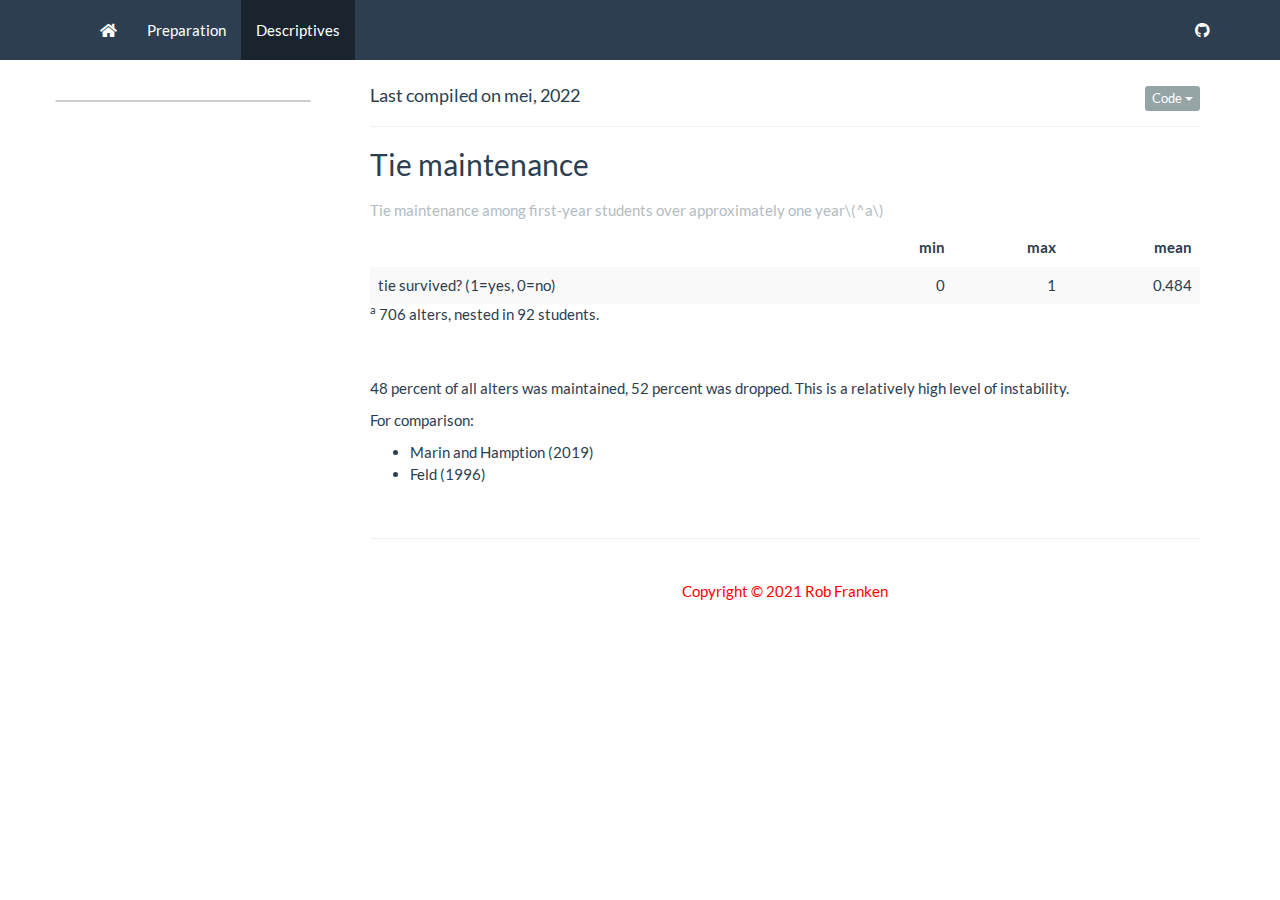
==== docs/des.html @ 293b4ac3 "update website" ====
<!DOCTYPE html>

<html>

<head>

<meta charset="utf-8" />
<meta name="generator" content="pandoc" />
<meta http-equiv="X-UA-Compatible" content="IE=EDGE" />




<title>Descriptives</title>

<script src="site_libs/header-attrs-2.11/header-attrs.js"></script>
<script src="site_libs/jquery-3.6.0/jquery-3.6.0.min.js"></script>
<meta name="viewport" content="width=device-width, initial-scale=1" />
<link href="site_libs/bootstrap-3.3.5/css/flatly.min.css" rel="stylesheet" />
<script src="site_libs/bootstrap-3.3.5/js/bootstrap.min.js"></script>
<script src="site_libs/bootstrap-3.3.5/shim/html5shiv.min.js"></script>
<script src="site_libs/bootstrap-3.3.5/shim/respond.min.js"></script>
<style>h1 {font-size: 34px;}
       h1.title {font-size: 38px;}
       h2 {font-size: 30px;}
       h3 {font-size: 24px;}
       h4 {font-size: 18px;}
       h5 {font-size: 16px;}
       h6 {font-size: 12px;}
       code {color: inherit; background-color: rgba(0, 0, 0, 0.04);}
       pre:not([class]) { background-color: white }</style>
<script src="site_libs/jqueryui-1.11.4/jquery-ui.min.js"></script>
<link href="site_libs/tocify-1.9.1/jquery.tocify.css" rel="stylesheet" />
<script src="site_libs/tocify-1.9.1/jquery.tocify.js"></script>
<script src="site_libs/navigation-1.1/tabsets.js"></script>
<script src="site_libs/navigation-1.1/codefolding.js"></script>
<script src="site_libs/navigation-1.1/sourceembed.js"></script>
<link href="site_libs/highlightjs-9.12.0/default.css" rel="stylesheet" />
<script src="site_libs/highlightjs-9.12.0/highlight.js"></script>
<script src="site_libs/clipboard-1.7.1/clipboard.min.js"></script>
<link href="site_libs/primer-tooltips-1.4.0/build.css" rel="stylesheet" />
<link href="site_libs/klippy-0.0.0.9500/css/klippy.min.css" rel="stylesheet" />
<script src="site_libs/klippy-0.0.0.9500/js/klippy.min.js"></script>
<script src="site_libs/kePrint-0.0.1/kePrint.js"></script>
<link href="site_libs/lightable-0.0.1/lightable.css" rel="stylesheet" />
<link href="site_libs/font-awesome-5.1.0/css/all.css" rel="stylesheet" />
<link href="site_libs/font-awesome-5.1.0/css/v4-shims.css" rel="stylesheet" />

<style type="text/css">
  code{white-space: pre-wrap;}
  span.smallcaps{font-variant: small-caps;}
  span.underline{text-decoration: underline;}
  div.column{display: inline-block; vertical-align: top; width: 50%;}
  div.hanging-indent{margin-left: 1.5em; text-indent: -1.5em;}
  ul.task-list{list-style: none;}
    </style>

<style type="text/css">code{white-space: pre;}</style>
<script type="text/javascript">
if (window.hljs) {
  hljs.configure({languages: []});
  hljs.initHighlightingOnLoad();
  if (document.readyState && document.readyState === "complete") {
    window.setTimeout(function() { hljs.initHighlighting(); }, 0);
  }
}
</script>



<style type="text/css">
#rmd-source-code {
  display: none;
}
</style>


<link rel="stylesheet" href="tweaks.css" type="text/css" />



<style type = "text/css">
.main-container {
  max-width: 940px;
  margin-left: auto;
  margin-right: auto;
}
img {
  max-width:100%;
}
.tabbed-pane {
  padding-top: 12px;
}
.html-widget {
  margin-bottom: 20px;
}
button.code-folding-btn:focus {
  outline: none;
}
summary {
  display: list-item;
}
pre code {
  padding: 0;
}
</style>


<style type="text/css">
.dropdown-submenu {
  position: relative;
}
.dropdown-submenu>.dropdown-menu {
  top: 0;
  left: 100%;
  margin-top: -6px;
  margin-left: -1px;
  border-radius: 0 6px 6px 6px;
}
.dropdown-submenu:hover>.dropdown-menu {
  display: block;
}
.dropdown-submenu>a:after {
  display: block;
  content: " ";
  float: right;
  width: 0;
  height: 0;
  border-color: transparent;
  border-style: solid;
  border-width: 5px 0 5px 5px;
  border-left-color: #cccccc;
  margin-top: 5px;
  margin-right: -10px;
}
.dropdown-submenu:hover>a:after {
  border-left-color: #adb5bd;
}
.dropdown-submenu.pull-left {
  float: none;
}
.dropdown-submenu.pull-left>.dropdown-menu {
  left: -100%;
  margin-left: 10px;
  border-radius: 6px 0 6px 6px;
}
</style>

<script type="text/javascript">
// manage active state of menu based on current page
$(document).ready(function () {
  // active menu anchor
  href = window.location.pathname
  href = href.substr(href.lastIndexOf('/') + 1)
  if (href === "")
    href = "index.html";
  var menuAnchor = $('a[href="' + href + '"]');

  // mark it active
  menuAnchor.tab('show');

  // if it's got a parent navbar menu mark it active as well
  menuAnchor.closest('li.dropdown').addClass('active');

  // Navbar adjustments
  var navHeight = $(".navbar").first().height() + 15;
  var style = document.createElement('style');
  var pt = "padding-top: " + navHeight + "px; ";
  var mt = "margin-top: -" + navHeight + "px; ";
  var css = "";
  // offset scroll position for anchor links (for fixed navbar)
  for (var i = 1; i <= 6; i++) {
    css += ".section h" + i + "{ " + pt + mt + "}\n";
  }
  style.innerHTML = "body {" + pt + "padding-bottom: 40px; }\n" + css;
  document.head.appendChild(style);
});
</script>

<!-- tabsets -->

<style type="text/css">
.tabset-dropdown > .nav-tabs {
  display: inline-table;
  max-height: 500px;
  min-height: 44px;
  overflow-y: auto;
  border: 1px solid #ddd;
  border-radius: 4px;
}

.tabset-dropdown > .nav-tabs > li.active:before {
  content: "";
  font-family: 'Glyphicons Halflings';
  display: inline-block;
  padding: 10px;
  border-right: 1px solid #ddd;
}

.tabset-dropdown > .nav-tabs.nav-tabs-open > li.active:before {
  content: "&#xe258;";
  border: none;
}

.tabset-dropdown > .nav-tabs.nav-tabs-open:before {
  content: "";
  font-family: 'Glyphicons Halflings';
  display: inline-block;
  padding: 10px;
  border-right: 1px solid #ddd;
}

.tabset-dropdown > .nav-tabs > li.active {
  display: block;
}

.tabset-dropdown > .nav-tabs > li > a,
.tabset-dropdown > .nav-tabs > li > a:focus,
.tabset-dropdown > .nav-tabs > li > a:hover {
  border: none;
  display: inline-block;
  border-radius: 4px;
  background-color: transparent;
}

.tabset-dropdown > .nav-tabs.nav-tabs-open > li {
  display: block;
  float: none;
}

.tabset-dropdown > .nav-tabs > li {
  display: none;
}
</style>

<!-- code folding -->
<style type="text/css">
.code-folding-btn { margin-bottom: 4px; }
</style>



<style type="text/css">

#TOC {
  margin: 25px 0px 20px 0px;
}
@media (max-width: 768px) {
#TOC {
  position: relative;
  width: 100%;
}
}

@media print {
.toc-content {
  /* see https://github.com/w3c/csswg-drafts/issues/4434 */
  float: right;
}
}

.toc-content {
  padding-left: 30px;
  padding-right: 40px;
}

div.main-container {
  max-width: 1200px;
}

div.tocify {
  width: 20%;
  max-width: 260px;
  max-height: 85%;
}

@media (min-width: 768px) and (max-width: 991px) {
  div.tocify {
    width: 25%;
  }
}

@media (max-width: 767px) {
  div.tocify {
    width: 100%;
    max-width: none;
  }
}

.tocify ul, .tocify li {
  line-height: 20px;
}

.tocify-subheader .tocify-item {
  font-size: 0.90em;
}

.tocify .list-group-item {
  border-radius: 0px;
}


</style>



</head>

<body>


<div class="container-fluid main-container">


<!-- setup 3col/9col grid for toc_float and main content  -->
<div class="row">
<div class="col-xs-12 col-sm-4 col-md-3">
<div id="TOC" class="tocify">
</div>
</div>

<div class="toc-content col-xs-12 col-sm-8 col-md-9">




<div class="navbar navbar-default  navbar-fixed-top" role="navigation">
  <div class="container">
    <div class="navbar-header">
      <button type="button" class="navbar-toggle collapsed" data-toggle="collapse" data-target="#navbar">
        <span class="icon-bar"></span>
        <span class="icon-bar"></span>
        <span class="icon-bar"></span>
      </button>
      <a class="navbar-brand" href="index.html"></a>
    </div>
    <div id="navbar" class="navbar-collapse collapse">
      <ul class="nav navbar-nav">
        <li>
  <a href="index.html">
    <span class="fa fa-home"></span>
     
  </a>
</li>
<li>
  <a href="prep.html">Preparation</a>
</li>
<li>
  <a href="des.html">Descriptives</a>
</li>
      </ul>
      <ul class="nav navbar-nav navbar-right">
        <li>
  <a href="https://github.com/robfranken/networkchange">
    <span class="fab fa-github"></span>
     
  </a>
</li>
      </ul>
    </div><!--/.nav-collapse -->
  </div><!--/.container -->
</div><!--/.navbar -->

<div id="header">

<div class="btn-group pull-right float-right">
<button type="button" class="btn btn-default btn-xs btn-secondary btn-sm dropdown-toggle" data-toggle="dropdown" aria-haspopup="true" aria-expanded="false"><span>Code</span> <span class="caret"></span></button>
<ul class="dropdown-menu dropdown-menu-right" style="min-width: 50px;">
<li><a id="rmd-show-all-code" href="#">Show All Code</a></li>
<li><a id="rmd-hide-all-code" href="#">Hide All Code</a></li>
<li role="separator" class="divider"></li>
<li><a id="rmd-download-source" href="#">Download Rmd</a></li>
</ul>
</div>



<h1 class="title toc-ignore">Descriptives</h1>
<h4 class="date">Last compiled on mei, 2022</h4>

</div>


<script>
  addClassKlippyTo("pre.r, pre.markdown");
  addKlippy('right', 'top', 'auto', '1', 'Copy code', 'Copied!');
</script>
<hr />
<div id="tie-maintenance" class="section level2">
<h2>Tie maintenance</h2>
<table class="table table-striped table-hover" style="margin-left: auto; margin-right: auto;">
<caption>
Tie maintenance among first-year students over approximately one
year<span class="math inline">\(^a\)</span>
</caption>
<thead>
<tr>
<th style="text-align:left;">
</th>
<th style="text-align:right;">
min
</th>
<th style="text-align:right;">
max
</th>
<th style="text-align:right;">
mean
</th>
</tr>
</thead>
<tbody>
<tr>
<td style="text-align:left;">
tie survived? (1=yes, 0=no)
</td>
<td style="text-align:right;">
0
</td>
<td style="text-align:right;">
1
</td>
<td style="text-align:right;">
0.484
</td>
</tr>
</tbody>
<tfoot>
<tr>
<td style="padding: 0; border:0;" colspan="100%">
<sup>a</sup> 706 alters, nested in 92 students.
</td>
</tr>
</tfoot>
</table>
<p><br></p>
<p>48 percent of all alters was maintained, 52 percent was dropped. This
is a relatively high level of instability.</p>
<p>For comparison:</p>
<ul>
<li>Marin and Hamption (2019)</li>
<li>Feld (1996)</li>
</ul>
<p><br></p>
</div>

<div id="rmd-source-code">[base64]</div>
<style>
.center {
  text-align: center;
  color: red;
}
</style>

<hr>
<br>
<p class="center">Copyright &copy; 2021 Rob Franken</p>


</div>
</div>

</div>

<script>

// add bootstrap table styles to pandoc tables
function bootstrapStylePandocTables() {
  $('tr.odd').parent('tbody').parent('table').addClass('table table-condensed');
}
$(document).ready(function () {
  bootstrapStylePandocTables();
});


</script>

<!-- tabsets -->

<script>
$(document).ready(function () {
  window.buildTabsets("TOC");
});

$(document).ready(function () {
  $('.tabset-dropdown > .nav-tabs > li').click(function () {
    $(this).parent().toggleClass('nav-tabs-open');
  });
});
</script>

<!-- code folding -->
<script>
$(document).ready(function () {
  window.initializeSourceEmbed("des.Rmd");
  window.initializeCodeFolding("show" === "show");
});
</script>

<script>
$(document).ready(function ()  {

    // temporarily add toc-ignore selector to headers for the consistency with Pandoc
    $('.unlisted.unnumbered').addClass('toc-ignore')

    // move toc-ignore selectors from section div to header
    $('div.section.toc-ignore')
        .removeClass('toc-ignore')
        .children('h1,h2,h3,h4,h5').addClass('toc-ignore');

    // establish options
    var options = {
      selectors: "h1",
      theme: "bootstrap3",
      context: '.toc-content',
      hashGenerator: function (text) {
        return text.replace(/[.\\/?&!#<>]/g, '').replace(/\s/g, '_');
      },
      ignoreSelector: ".toc-ignore",
      scrollTo: 0
    };
    options.showAndHide = true;
    options.smoothScroll = true;

    // tocify
    var toc = $("#TOC").tocify(options).data("toc-tocify");
});
</script>

<!-- dynamically load mathjax for compatibility with self-contained -->
<script>
  (function () {
    var script = document.createElement("script");
    script.type = "text/javascript";
    script.src  = "https://mathjax.rstudio.com/latest/MathJax.js?config=TeX-AMS-MML_HTMLorMML";
    document.getElementsByTagName("head")[0].appendChild(script);
  })();
</script>

</body>
</html>
---- docs/site_libs/bootstrap-3.3.5/css/flatly.min.css ----
@font-face {
  font-family: 'Lato';
  font-style: normal;
  font-weight: 400;
  src: url(fonts/Lato.ttf) format('truetype');
}
@font-face {
  font-family: 'Lato';
  font-style: normal;
  font-weight: 700;
  src: url(fonts/LatoBold.ttf) format('truetype');
}
@font-face {
  font-family: 'Lato';
  font-style: italic;
  font-weight: 400;
  src: url(fonts/LatoItalic.ttf) format('truetype');
}

/*!
 * bootswatch v3.3.6
 * Homepage: http://bootswatch.com
 * Copyright 2012-2015 Thomas Park
 * Licensed under MIT
 * Based on Bootstrap
*//*!
 * Bootstrap v3.3.6 (http://getbootstrap.com)
 * Copyright 2011-2015 Twitter, Inc.
 * Licensed under MIT (https://github.com/twbs/bootstrap/blob/master/LICENSE)
 *//*! normalize.css v3.0.3 | MIT License | github.com/necolas/normalize.css */html{font-family:sans-serif;-ms-text-size-adjust:100%;-webkit-text-size-adjust:100%}body{margin:0}article,aside,details,figcaption,figure,footer,header,hgroup,main,menu,nav,section,summary{display:block}audio,canvas,progress,video{display:inline-block;vertical-align:baseline}audio:not([controls]){display:none;height:0}[hidden],template{display:none}a{background-color:transparent}a:active,a:hover{outline:0}abbr[title]{border-bottom:1px dotted}b,strong{font-weight:bold}dfn{font-style:italic}h1{font-size:2em;margin:0.67em 0}mark{background:#ff0;color:#000}small{font-size:80%}sub,sup{font-size:75%;line-height:0;position:relative;vertical-align:baseline}sup{top:-0.5em}sub{bottom:-0.25em}img{border:0}svg:not(:root){overflow:hidden}figure{margin:1em 40px}hr{-webkit-box-sizing:content-box;-moz-box-sizing:content-box;box-sizing:content-box;height:0}pre{overflow:auto}code,kbd,pre,samp{font-family:monospace, monospace;font-size:1em}button,input,optgroup,select,textarea{color:inherit;font:inherit;margin:0}button{overflow:visible}button,select{text-transform:none}button,html input[type="button"],input[type="reset"],input[type="submit"]{-webkit-appearance:button;cursor:pointer}button[disabled],html input[disabled]{cursor:default}button::-moz-focus-inner,input::-moz-focus-inner{border:0;padding:0}input{line-height:normal}input[type="checkbox"],input[type="radio"]{-webkit-box-sizing:border-box;-moz-box-sizing:border-box;box-sizing:border-box;padding:0}input[type="number"]::-webkit-inner-spin-button,input[type="number"]::-webkit-outer-spin-button{height:auto}input[type="search"]{-webkit-appearance:textfield;-webkit-box-sizing:content-box;-moz-box-sizing:content-box;box-sizing:content-box}input[type="search"]::-webkit-search-cancel-button,input[type="search"]::-webkit-search-decoration{-webkit-appearance:none}fieldset{border:1px solid #c0c0c0;margin:0 2px;padding:0.35em 0.625em 0.75em}legend{border:0;padding:0}textarea{overflow:auto}optgroup{font-weight:bold}table{border-collapse:collapse;border-spacing:0}td,th{padding:0}/*! Source: https://github.com/h5bp/html5-boilerplate/blob/master/src/css/main.css */@media print{*,*:before,*:after{background:transparent !important;color:#000 !important;-webkit-box-shadow:none !important;box-shadow:none !important;text-shadow:none !important}a,a:visited{text-decoration:underline}a[href]:after{content:" (" attr(href) ")"}abbr[title]:after{content:" (" attr(title) ")"}a[href^="#"]:after,a[href^="javascript:"]:after{content:""}pre,blockquote{border:1px solid #999;page-break-inside:avoid}thead{display:table-header-group}tr,img{page-break-inside:avoid}img{max-width:100% !important}p,h2,h3{orphans:3;widows:3}h2,h3{page-break-after:avoid}.navbar{display:none}.btn>.caret,.dropup>.btn>.caret{border-top-color:#000 !important}.label{border:1px solid #000}.table{border-collapse:collapse !important}.table td,.table th{background-color:#fff !important}.table-bordered th,.table-bordered td{border:1px solid #ddd !important}}@font-face{font-family:'Glyphicons Halflings';src:url('../fonts/glyphicons-halflings-regular.eot');src:url('../fonts/glyphicons-halflings-regular.eot?#iefix') format('embedded-opentype'),url('../fonts/glyphicons-halflings-regular.woff') format('woff'),url('../fonts/glyphicons-halflings-regular.ttf') format('truetype'),url('../fonts/glyphicons-halflings-regular.svg#glyphicons_halflingsregular') format('svg')}.glyphicon{position:relative;top:1px;display:inline-block;font-family:'Glyphicons Halflings';font-style:normal;font-weight:normal;line-height:1;-webkit-font-smoothing:antialiased;-moz-osx-font-smoothing:grayscale}.glyphicon-asterisk:before{content:"\002a"}.glyphicon-plus:before{content:"\002b"}.glyphicon-euro:before,.glyphicon-eur:before{content:"\20ac"}.glyphicon-minus:before{content:"\2212"}.glyphicon-cloud:before{content:"\2601"}.glyphicon-envelope:before{content:"\2709"}.glyphicon-pencil:before{content:"\270f"}.glyphicon-glass:before{content:"\e001"}.glyphicon-music:before{content:"\e002"}.glyphicon-search:before{content:"\e003"}.glyphicon-heart:before{content:"\e005"}.glyphicon-star:before{content:"\e006"}.glyphicon-star-empty:before{content:"\e007"}.glyphicon-user:before{content:"\e008"}.glyphicon-film:before{content:"\e009"}.glyphicon-th-large:before{content:"\e010"}.glyphicon-th:before{content:"\e011"}.glyphicon-th-list:before{content:"\e012"}.glyphicon-ok:before{content:"\e013"}.glyphicon-remove:before{content:"\e014"}.glyphicon-zoom-in:before{content:"\e015"}.glyphicon-zoom-out:before{content:"\e016"}.glyphicon-off:before{content:"\e017"}.glyphicon-signal:before{content:"\e018"}.glyphicon-cog:before{content:"\e019"}.glyphicon-trash:before{content:"\e020"}.glyphicon-home:before{content:"\e021"}.glyphicon-file:before{content:"\e022"}.glyphicon-time:before{content:"\e023"}.glyphicon-road:before{content:"\e024"}.glyphicon-download-alt:before{content:"\e025"}.glyphicon-download:before{content:"\e026"}.glyphicon-upload:before{content:"\e027"}.glyphicon-inbox:before{content:"\e028"}.glyphicon-play-circle:before{content:"\e029"}.glyphicon-repeat:before{content:"\e030"}.glyphicon-refresh:before{content:"\e031"}.glyphicon-list-alt:before{content:"\e032"}.glyphicon-lock:before{content:"\e033"}.glyphicon-flag:before{content:"\e034"}.glyphicon-headphones:before{content:"\e035"}.glyphicon-volume-off:before{content:"\e036"}.glyphicon-volume-down:before{content:"\e037"}.glyphicon-volume-up:before{content:"\e038"}.glyphicon-qrcode:before{content:"\e039"}.glyphicon-barcode:before{content:"\e040"}.glyphicon-tag:before{content:"\e041"}.glyphicon-tags:before{content:"\e042"}.glyphicon-book:before{content:"\e043"}.glyphicon-bookmark:before{content:"\e044"}.glyphicon-print:before{content:"\e045"}.glyphicon-camera:before{content:"\e046"}.glyphicon-font:before{content:"\e047"}.glyphicon-bold:before{content:"\e048"}.glyphicon-italic:before{content:"\e049"}.glyphicon-text-height:before{content:"\e050"}.glyphicon-text-width:before{content:"\e051"}.glyphicon-align-left:before{content:"\e052"}.glyphicon-align-center:before{content:"\e053"}.glyphicon-align-right:before{content:"\e054"}.glyphicon-align-justify:before{content:"\e055"}.glyphicon-list:before{content:"\e056"}.glyphicon-indent-left:before{content:"\e057"}.glyphicon-indent-right:before{content:"\e058"}.glyphicon-facetime-video:before{content:"\e059"}.glyphicon-picture:before{content:"\e060"}.glyphicon-map-marker:before{content:"\e062"}.glyphicon-adjust:before{content:"\e063"}.glyphicon-tint:before{content:"\e064"}.glyphicon-edit:before{content:"\e065"}.glyphicon-share:before{content:"\e066"}.glyphicon-check:before{content:"\e067"}.glyphicon-move:before{content:"\e068"}.glyphicon-step-backward:before{content:"\e069"}.glyphicon-fast-backward:before{content:"\e070"}.glyphicon-backward:before{content:"\e071"}.glyphicon-play:before{content:"\e072"}.glyphicon-pause:before{content:"\e073"}.glyphicon-stop:before{content:"\e074"}.glyphicon-forward:before{content:"\e075"}.glyphicon-fast-forward:before{content:"\e076"}.glyphicon-step-forward:before{content:"\e077"}.glyphicon-eject:before{content:"\e078"}.glyphicon-chevron-left:before{content:"\e079"}.glyphicon-chevron-right:before{content:"\e080"}.glyphicon-plus-sign:before{content:"\e081"}.glyphicon-minus-sign:before{content:"\e082"}.glyphicon-remove-sign:before{content:"\e083"}.glyphicon-ok-sign:before{content:"\e084"}.glyphicon-question-sign:before{content:"\e085"}.glyphicon-info-sign:before{content:"\e086"}.glyphicon-screenshot:before{content:"\e087"}.glyphicon-remove-circle:before{content:"\e088"}.glyphicon-ok-circle:before{content:"\e089"}.glyphicon-ban-circle:before{content:"\e090"}.glyphicon-arrow-left:before{content:"\e091"}.glyphicon-arrow-right:before{content:"\e092"}.glyphicon-arrow-up:before{content:"\e093"}.glyphicon-arrow-down:before{content:"\e094"}.glyphicon-share-alt:before{content:"\e095"}.glyphicon-resize-full:before{content:"\e096"}.glyphicon-resize-small:before{content:"\e097"}.glyphicon-exclamation-sign:before{content:"\e101"}.glyphicon-gift:before{content:"\e102"}.glyphicon-leaf:before{content:"\e103"}.glyphicon-fire:before{content:"\e104"}.glyphicon-eye-open:before{content:"\e105"}.glyphicon-eye-close:before{content:"\e106"}.glyphicon-warning-sign:before{content:"\e107"}.glyphicon-plane:before{content:"\e108"}.glyphicon-calendar:before{content:"\e109"}.glyphicon-random:before{content:"\e110"}.glyphicon-comment:before{content:"\e111"}.glyphicon-magnet:before{content:"\e112"}.glyphicon-chevron-up:before{content:"\e113"}.glyphicon-chevron-down:before{content:"\e114"}.glyphicon-retweet:before{content:"\e115"}.glyphicon-shopping-cart:before{content:"\e116"}.glyphicon-folder-close:before{content:"\e117"}.glyphicon-folder-open:before{content:"\e118"}.glyphicon-resize-vertical:before{content:"\e119"}.glyphicon-resize-horizontal:before{content:"\e120"}.glyphicon-hdd:before{content:"\e121"}.glyphicon-bullhorn:before{content:"\e122"}.glyphicon-bell:before{content:"\e123"}.glyphicon-certificate:before{content:"\e124"}.glyphicon-thumbs-up:before{content:"\e125"}.glyphicon-thumbs-down:before{content:"\e126"}.glyphicon-hand-right:before{content:"\e127"}.glyphicon-hand-left:before{content:"\e128"}.glyphicon-hand-up:before{content:"\e129"}.glyphicon-hand-down:before{content:"\e130"}.glyphicon-circle-arrow-right:before{content:"\e131"}.glyphicon-circle-arrow-left:before{content:"\e132"}.glyphicon-circle-arrow-up:before{content:"\e133"}.glyphicon-circle-arrow-down:before{content:"\e134"}.glyphicon-globe:before{content:"\e135"}.glyphicon-wrench:before{content:"\e136"}.glyphicon-tasks:before{content:"\e137"}.glyphicon-filter:before{content:"\e138"}.glyphicon-briefcase:before{content:"\e139"}.glyphicon-fullscreen:before{content:"\e140"}.glyphicon-dashboard:before{content:"\e141"}.glyphicon-paperclip:before{content:"\e142"}.glyphicon-heart-empty:before{content:"\e143"}.glyphicon-link:before{content:"\e144"}.glyphicon-phone:before{content:"\e145"}.glyphicon-pushpin:before{content:"\e146"}.glyphicon-usd:before{content:"\e148"}.glyphicon-gbp:before{content:"\e149"}.glyphicon-sort:before{content:"\e150"}.glyphicon-sort-by-alphabet:before{content:"\e151"}.glyphicon-sort-by-alphabet-alt:before{content:"\e152"}.glyphicon-sort-by-order:before{content:"\e153"}.glyphicon-sort-by-order-alt:before{content:"\e154"}.glyphicon-sort-by-attributes:before{content:"\e155"}.glyphicon-sort-by-attributes-alt:before{content:"\e156"}.glyphicon-unchecked:before{content:"\e157"}.glyphicon-expand:before{content:"\e158"}.glyphicon-collapse-down:before{content:"\e159"}.glyphicon-collapse-up:before{content:"\e160"}.glyphicon-log-in:before{content:"\e161"}.glyphicon-flash:before{content:"\e162"}.glyphicon-log-out:before{content:"\e163"}.glyphicon-new-window:before{content:"\e164"}.glyphicon-record:before{content:"\e165"}.glyphicon-save:before{content:"\e166"}.glyphicon-open:before{content:"\e167"}.glyphicon-saved:before{content:"\e168"}.glyphicon-import:before{content:"\e169"}.glyphicon-export:before{content:"\e170"}.glyphicon-send:before{content:"\e171"}.glyphicon-floppy-disk:before{content:"\e172"}.glyphicon-floppy-saved:before{content:"\e173"}.glyphicon-floppy-remove:before{content:"\e174"}.glyphicon-floppy-save:before{content:"\e175"}.glyphicon-floppy-open:before{content:"\e176"}.glyphicon-credit-card:before{content:"\e177"}.glyphicon-transfer:before{content:"\e178"}.glyphicon-cutlery:before{content:"\e179"}.glyphicon-header:before{content:"\e180"}.glyphicon-compressed:before{content:"\e181"}.glyphicon-earphone:before{content:"\e182"}.glyphicon-phone-alt:before{content:"\e183"}.glyphicon-tower:before{content:"\e184"}.glyphicon-stats:before{content:"\e185"}.glyphicon-sd-video:before{content:"\e186"}.glyphicon-hd-video:before{content:"\e187"}.glyphicon-subtitles:before{content:"\e188"}.glyphicon-sound-stereo:before{content:"\e189"}.glyphicon-sound-dolby:before{content:"\e190"}.glyphicon-sound-5-1:before{content:"\e191"}.glyphicon-sound-6-1:before{content:"\e192"}.glyphicon-sound-7-1:before{content:"\e193"}.glyphicon-copyright-mark:before{content:"\e194"}.glyphicon-registration-mark:before{content:"\e195"}.glyphicon-cloud-download:before{content:"\e197"}.glyphicon-cloud-upload:before{content:"\e198"}.glyphicon-tree-conifer:before{content:"\e199"}.glyphicon-tree-deciduous:before{content:"\e200"}.glyphicon-cd:before{content:"\e201"}.glyphicon-save-file:before{content:"\e202"}.glyphicon-open-file:before{content:"\e203"}.glyphicon-level-up:before{content:"\e204"}.glyphicon-copy:before{content:"\e205"}.glyphicon-paste:before{content:"\e206"}.glyphicon-alert:before{content:"\e209"}.glyphicon-equalizer:before{content:"\e210"}.glyphicon-king:before{content:"\e211"}.glyphicon-queen:before{content:"\e212"}.glyphicon-pawn:before{content:"\e213"}.glyphicon-bishop:before{content:"\e214"}.glyphicon-knight:before{content:"\e215"}.glyphicon-baby-formula:before{content:"\e216"}.glyphicon-tent:before{content:"\26fa"}.glyphicon-blackboard:before{content:"\e218"}.glyphicon-bed:before{content:"\e219"}.glyphicon-apple:before{content:"\f8ff"}.glyphicon-erase:before{content:"\e221"}.glyphicon-hourglass:before{content:"\231b"}.glyphicon-lamp:before{content:"\e223"}.glyphicon-duplicate:before{content:"\e224"}.glyphicon-piggy-bank:before{content:"\e225"}.glyphicon-scissors:before{content:"\e226"}.glyphicon-bitcoin:before{content:"\e227"}.glyphicon-btc:before{content:"\e227"}.glyphicon-xbt:before{content:"\e227"}.glyphicon-yen:before{content:"\00a5"}.glyphicon-jpy:before{content:"\00a5"}.glyphicon-ruble:before{content:"\20bd"}.glyphicon-rub:before{content:"\20bd"}.glyphicon-scale:before{content:"\e230"}.glyphicon-ice-lolly:before{content:"\e231"}.glyphicon-ice-lolly-tasted:before{content:"\e232"}.glyphicon-education:before{content:"\e233"}.glyphicon-option-horizontal:before{content:"\e234"}.glyphicon-option-vertical:before{content:"\e235"}.glyphicon-menu-hamburger:before{content:"\e236"}.glyphicon-modal-window:before{content:"\e237"}.glyphicon-oil:before{content:"\e238"}.glyphicon-grain:before{content:"\e239"}.glyphicon-sunglasses:before{content:"\e240"}.glyphicon-text-size:before{content:"\e241"}.glyphicon-text-color:before{content:"\e242"}.glyphicon-text-background:before{content:"\e243"}.glyphicon-object-align-top:before{content:"\e244"}.glyphicon-object-align-bottom:before{content:"\e245"}.glyphicon-object-align-horizontal:before{content:"\e246"}.glyphicon-object-align-left:before{content:"\e247"}.glyphicon-object-align-vertical:before{content:"\e248"}.glyphicon-object-align-right:before{content:"\e249"}.glyphicon-triangle-right:before{content:"\e250"}.glyphicon-triangle-left:before{content:"\e251"}.glyphicon-triangle-bottom:before{content:"\e252"}.glyphicon-triangle-top:before{content:"\e253"}.glyphicon-console:before{content:"\e254"}.glyphicon-superscript:before{content:"\e255"}.glyphicon-subscript:before{content:"\e256"}.glyphicon-menu-left:before{content:"\e257"}.glyphicon-menu-right:before{content:"\e258"}.glyphicon-menu-down:before{content:"\e259"}.glyphicon-menu-up:before{content:"\e260"}*{-webkit-box-sizing:border-box;-moz-box-sizing:border-box;box-sizing:border-box}*:before,*:after{-webkit-box-sizing:border-box;-moz-box-sizing:border-box;box-sizing:border-box}html{font-size:10px;-webkit-tap-highlight-color:rgba(0,0,0,0)}body{font-family:"Lato","Helvetica Neue",Helvetica,Arial,sans-serif;font-size:15px;line-height:1.42857143;color:#2c3e50;background-color:#ffffff}input,button,select,textarea{font-family:inherit;font-size:inherit;line-height:inherit}a{color:#18bc9c;text-decoration:none}a:hover,a:focus{color:#18bc9c;text-decoration:underline}a:focus{outline:thin dotted;outline:5px auto -webkit-focus-ring-color;outline-offset:-2px}figure{margin:0}img{vertical-align:middle}.img-responsive,.thumbnail>img,.thumbnail a>img,.carousel-inner>.item>img,.carousel-inner>.item>a>img{display:block;max-width:100%;height:auto}.img-rounded{border-radius:6px}.img-thumbnail{padding:4px;line-height:1.42857143;background-color:#ffffff;border:1px solid #ecf0f1;border-radius:4px;-webkit-transition:all .2s ease-in-out;-o-transition:all .2s ease-in-out;transition:all .2s ease-in-out;display:inline-block;max-width:100%;height:auto}.img-circle{border-radius:50%}hr{margin-top:21px;margin-bottom:21px;border:0;border-top:1px solid #ecf0f1}.sr-only{position:absolute;width:1px;height:1px;margin:-1px;padding:0;overflow:hidden;clip:rect(0, 0, 0, 0);border:0}.sr-only-focusable:active,.sr-only-focusable:focus{position:static;width:auto;height:auto;margin:0;overflow:visible;clip:auto}[role="button"]{cursor:pointer}h1,h2,h3,h4,h5,h6,.h1,.h2,.h3,.h4,.h5,.h6{font-family:"Lato","Helvetica Neue",Helvetica,Arial,sans-serif;font-weight:400;line-height:1.1;color:inherit}h1 small,h2 small,h3 small,h4 small,h5 small,h6 small,.h1 small,.h2 small,.h3 small,.h4 small,.h5 small,.h6 small,h1 .small,h2 .small,h3 .small,h4 .small,h5 .small,h6 .small,.h1 .small,.h2 .small,.h3 .small,.h4 .small,.h5 .small,.h6 .small{font-weight:normal;line-height:1;color:#b4bcc2}h1,.h1,h2,.h2,h3,.h3{margin-top:21px;margin-bottom:10.5px}h1 small,.h1 small,h2 small,.h2 small,h3 small,.h3 small,h1 .small,.h1 .small,h2 .small,.h2 .small,h3 .small,.h3 .small{font-size:65%}h4,.h4,h5,.h5,h6,.h6{margin-top:10.5px;margin-bottom:10.5px}h4 small,.h4 small,h5 small,.h5 small,h6 small,.h6 small,h4 .small,.h4 .small,h5 .small,.h5 .small,h6 .small,.h6 .small{font-size:75%}h1,.h1{font-size:39px}h2,.h2{font-size:32px}h3,.h3{font-size:26px}h4,.h4{font-size:19px}h5,.h5{font-size:15px}h6,.h6{font-size:13px}p{margin:0 0 10.5px}.lead{margin-bottom:21px;font-size:17px;font-weight:300;line-height:1.4}@media (min-width:768px){.lead{font-size:22.5px}}small,.small{font-size:86%}mark,.mark{background-color:#f39c12;padding:.2em}.text-left{text-align:left}.text-right{text-align:right}.text-center{text-align:center}.text-justify{text-align:justify}.text-nowrap{white-space:nowrap}.text-lowercase{text-transform:lowercase}.text-uppercase{text-transform:uppercase}.text-capitalize{text-transform:capitalize}.text-muted{color:#b4bcc2}.text-primary{color:#2c3e50}a.text-primary:hover,a.text-primary:focus{color:#1a242f}.text-success{color:#ffffff}a.text-success:hover,a.text-success:focus{color:#e6e6e6}.text-info{color:#ffffff}a.text-info:hover,a.text-info:focus{color:#e6e6e6}.text-warning{color:#ffffff}a.text-warning:hover,a.text-warning:focus{color:#e6e6e6}.text-danger{color:#ffffff}a.text-danger:hover,a.text-danger:focus{color:#e6e6e6}.bg-primary{color:#fff;background-color:#2c3e50}a.bg-primary:hover,a.bg-primary:focus{background-color:#1a242f}.bg-success{background-color:#18bc9c}a.bg-success:hover,a.bg-success:focus{background-color:#128f76}.bg-info{background-color:#3498db}a.bg-info:hover,a.bg-info:focus{background-color:#217dbb}.bg-warning{background-color:#f39c12}a.bg-warning:hover,a.bg-warning:focus{background-color:#c87f0a}.bg-danger{background-color:#e74c3c}a.bg-danger:hover,a.bg-danger:focus{background-color:#d62c1a}.page-header{padding-bottom:9.5px;margin:42px 0 21px;border-bottom:1px solid transparent}ul,ol{margin-top:0;margin-bottom:10.5px}ul ul,ol ul,ul ol,ol ol{margin-bottom:0}.list-unstyled{padding-left:0;list-style:none}.list-inline{padding-left:0;list-style:none;margin-left:-5px}.list-inline>li{display:inline-block;padding-left:5px;padding-right:5px}dl{margin-top:0;margin-bottom:21px}dt,dd{line-height:1.42857143}dt{font-weight:bold}dd{margin-left:0}@media (min-width:768px){.dl-horizontal dt{float:left;width:160px;clear:left;text-align:right;overflow:hidden;text-overflow:ellipsis;white-space:nowrap}.dl-horizontal dd{margin-left:180px}}abbr[title],abbr[data-original-title]{cursor:help;border-bottom:1px dotted #b4bcc2}.initialism{font-size:90%;text-transform:uppercase}blockquote{padding:10.5px 21px;margin:0 0 21px;font-size:18.75px;border-left:5px solid #ecf0f1}blockquote p:last-child,blockquote ul:last-child,blockquote ol:last-child{margin-bottom:0}blockquote footer,blockquote small,blockquote .small{display:block;font-size:80%;line-height:1.42857143;color:#b4bcc2}blockquote footer:before,blockquote small:before,blockquote .small:before{content:'\2014 \00A0'}.blockquote-reverse,blockquote.pull-right{padding-right:15px;padding-left:0;border-right:5px solid #ecf0f1;border-left:0;text-align:right}.blockquote-reverse footer:before,blockquote.pull-right footer:before,.blockquote-reverse small:before,blockquote.pull-right small:before,.blockquote-reverse .small:before,blockquote.pull-right .small:before{content:''}.blockquote-reverse footer:after,blockquote.pull-right footer:after,.blockquote-reverse small:after,blockquote.pull-right small:after,.blockquote-reverse .small:after,blockquote.pull-right .small:after{content:'\00A0 \2014'}address{margin-bottom:21px;font-style:normal;line-height:1.42857143}code,kbd,pre,samp{font-family:monospace}code{padding:2px 4px;font-size:90%;color:#c7254e;background-color:#f9f2f4;border-radius:4px}kbd{padding:2px 4px;font-size:90%;color:#ffffff;background-color:#333333;border-radius:3px;-webkit-box-shadow:inset 0 -1px 0 rgba(0,0,0,0.25);box-shadow:inset 0 -1px 0 rgba(0,0,0,0.25)}kbd kbd{padding:0;font-size:100%;font-weight:bold;-webkit-box-shadow:none;box-shadow:none}pre{display:block;padding:10px;margin:0 0 10.5px;font-size:14px;line-height:1.42857143;word-break:break-all;word-wrap:break-word;color:#7b8a8b;background-color:#ecf0f1;border:1px solid #cccccc;border-radius:4px}pre code{padding:0;font-size:inherit;color:inherit;white-space:pre-wrap;background-color:transparent;border-radius:0}.pre-scrollable{max-height:340px;overflow-y:scroll}.container{margin-right:auto;margin-left:auto;padding-left:15px;padding-right:15px}@media (min-width:768px){.container{width:750px}}@media (min-width:992px){.container{width:970px}}@media (min-width:1200px){.container{width:1170px}}.container-fluid{margin-right:auto;margin-left:auto;padding-left:15px;padding-right:15px}.row{margin-left:-15px;margin-right:-15px}.col-xs-1,.col-sm-1,.col-md-1,.col-lg-1,.col-xs-2,.col-sm-2,.col-md-2,.col-lg-2,.col-xs-3,.col-sm-3,.col-md-3,.col-lg-3,.col-xs-4,.col-sm-4,.col-md-4,.col-lg-4,.col-xs-5,.col-sm-5,.col-md-5,.col-lg-5,.col-xs-6,.col-sm-6,.col-md-6,.col-lg-6,.col-xs-7,.col-sm-7,.col-md-7,.col-lg-7,.col-xs-8,.col-sm-8,.col-md-8,.col-lg-8,.col-xs-9,.col-sm-9,.col-md-9,.col-lg-9,.col-xs-10,.col-sm-10,.col-md-10,.col-lg-10,.col-xs-11,.col-sm-11,.col-md-11,.col-lg-11,.col-xs-12,.col-sm-12,.col-md-12,.col-lg-12{position:relative;min-height:1px;padding-left:15px;padding-right:15px}.col-xs-1,.col-xs-2,.col-xs-3,.col-xs-4,.col-xs-5,.col-xs-6,.col-xs-7,.col-xs-8,.col-xs-9,.col-xs-10,.col-xs-11,.col-xs-12{float:left}.col-xs-12{width:100%}.col-xs-11{width:91.66666667%}.col-xs-10{width:83.33333333%}.col-xs-9{width:75%}.col-xs-8{width:66.66666667%}.col-xs-7{width:58.33333333%}.col-xs-6{width:50%}.col-xs-5{width:41.66666667%}.col-xs-4{width:33.33333333%}.col-xs-3{width:25%}.col-xs-2{width:16.66666667%}.col-xs-1{width:8.33333333%}.col-xs-pull-12{right:100%}.col-xs-pull-11{right:91.66666667%}.col-xs-pull-10{right:83.33333333%}.col-xs-pull-9{right:75%}.col-xs-pull-8{right:66.66666667%}.col-xs-pull-7{right:58.33333333%}.col-xs-pull-6{right:50%}.col-xs-pull-5{right:41.66666667%}.col-xs-pull-4{right:33.33333333%}.col-xs-pull-3{right:25%}.col-xs-pull-2{right:16.66666667%}.col-xs-pull-1{right:8.33333333%}.col-xs-pull-0{right:auto}.col-xs-push-12{left:100%}.col-xs-push-11{left:91.66666667%}.col-xs-push-10{left:83.33333333%}.col-xs-push-9{left:75%}.col-xs-push-8{left:66.66666667%}.col-xs-push-7{left:58.33333333%}.col-xs-push-6{left:50%}.col-xs-push-5{left:41.66666667%}.col-xs-push-4{left:33.33333333%}.col-xs-push-3{left:25%}.col-xs-push-2{left:16.66666667%}.col-xs-push-1{left:8.33333333%}.col-xs-push-0{left:auto}.col-xs-offset-12{margin-left:100%}.col-xs-offset-11{margin-left:91.66666667%}.col-xs-offset-10{margin-left:83.33333333%}.col-xs-offset-9{margin-left:75%}.col-xs-offset-8{margin-left:66.66666667%}.col-xs-offset-7{margin-left:58.33333333%}.col-xs-offset-6{margin-left:50%}.col-xs-offset-5{margin-left:41.66666667%}.col-xs-offset-4{margin-left:33.33333333%}.col-xs-offset-3{margin-left:25%}.col-xs-offset-2{margin-left:16.66666667%}.col-xs-offset-1{margin-left:8.33333333%}.col-xs-offset-0{margin-left:0%}@media (min-width:768px){.col-sm-1,.col-sm-2,.col-sm-3,.col-sm-4,.col-sm-5,.col-sm-6,.col-sm-7,.col-sm-8,.col-sm-9,.col-sm-10,.col-sm-11,.col-sm-12{float:left}.col-sm-12{width:100%}.col-sm-11{width:91.66666667%}.col-sm-10{width:83.33333333%}.col-sm-9{width:75%}.col-sm-8{width:66.66666667%}.col-sm-7{width:58.33333333%}.col-sm-6{width:50%}.col-sm-5{width:41.66666667%}.col-sm-4{width:33.33333333%}.col-sm-3{width:25%}.col-sm-2{width:16.66666667%}.col-sm-1{width:8.33333333%}.col-sm-pull-12{right:100%}.col-sm-pull-11{right:91.66666667%}.col-sm-pull-10{right:83.33333333%}.col-sm-pull-9{right:75%}.col-sm-pull-8{right:66.66666667%}.col-sm-pull-7{right:58.33333333%}.col-sm-pull-6{right:50%}.col-sm-pull-5{right:41.66666667%}.col-sm-pull-4{right:33.33333333%}.col-sm-pull-3{right:25%}.col-sm-pull-2{right:16.66666667%}.col-sm-pull-1{right:8.33333333%}.col-sm-pull-0{right:auto}.col-sm-push-12{left:100%}.col-sm-push-11{left:91.66666667%}.col-sm-push-10{left:83.33333333%}.col-sm-push-9{left:75%}.col-sm-push-8{left:66.66666667%}.col-sm-push-7{left:58.33333333%}.col-sm-push-6{left:50%}.col-sm-push-5{left:41.66666667%}.col-sm-push-4{left:33.33333333%}.col-sm-push-3{left:25%}.col-sm-push-2{left:16.66666667%}.col-sm-push-1{left:8.33333333%}.col-sm-push-0{left:auto}.col-sm-offset-12{margin-left:100%}.col-sm-offset-11{margin-left:91.66666667%}.col-sm-offset-10{margin-left:83.33333333%}.col-sm-offset-9{margin-left:75%}.col-sm-offset-8{margin-left:66.66666667%}.col-sm-offset-7{margin-left:58.33333333%}.col-sm-offset-6{margin-left:50%}.col-sm-offset-5{margin-left:41.66666667%}.col-sm-offset-4{margin-left:33.33333333%}.col-sm-offset-3{margin-left:25%}.col-sm-offset-2{margin-left:16.66666667%}.col-sm-offset-1{margin-left:8.33333333%}.col-sm-offset-0{margin-left:0%}}@media (min-width:992px){.col-md-1,.col-md-2,.col-md-3,.col-md-4,.col-md-5,.col-md-6,.col-md-7,.col-md-8,.col-md-9,.col-md-10,.col-md-11,.col-md-12{float:left}.col-md-12{width:100%}.col-md-11{width:91.66666667%}.col-md-10{width:83.33333333%}.col-md-9{width:75%}.col-md-8{width:66.66666667%}.col-md-7{width:58.33333333%}.col-md-6{width:50%}.col-md-5{width:41.66666667%}.col-md-4{width:33.33333333%}.col-md-3{width:25%}.col-md-2{width:16.66666667%}.col-md-1{width:8.33333333%}.col-md-pull-12{right:100%}.col-md-pull-11{right:91.66666667%}.col-md-pull-10{right:83.33333333%}.col-md-pull-9{right:75%}.col-md-pull-8{right:66.66666667%}.col-md-pull-7{right:58.33333333%}.col-md-pull-6{right:50%}.col-md-pull-5{right:41.66666667%}.col-md-pull-4{right:33.33333333%}.col-md-pull-3{right:25%}.col-md-pull-2{right:16.66666667%}.col-md-pull-1{right:8.33333333%}.col-md-pull-0{right:auto}.col-md-push-12{left:100%}.col-md-push-11{left:91.66666667%}.col-md-push-10{left:83.33333333%}.col-md-push-9{left:75%}.col-md-push-8{left:66.66666667%}.col-md-push-7{left:58.33333333%}.col-md-push-6{left:50%}.col-md-push-5{left:41.66666667%}.col-md-push-4{left:33.33333333%}.col-md-push-3{left:25%}.col-md-push-2{left:16.66666667%}.col-md-push-1{left:8.33333333%}.col-md-push-0{left:auto}.col-md-offset-12{margin-left:100%}.col-md-offset-11{margin-left:91.66666667%}.col-md-offset-10{margin-left:83.33333333%}.col-md-offset-9{margin-left:75%}.col-md-offset-8{margin-left:66.66666667%}.col-md-offset-7{margin-left:58.33333333%}.col-md-offset-6{margin-left:50%}.col-md-offset-5{margin-left:41.66666667%}.col-md-offset-4{margin-left:33.33333333%}.col-md-offset-3{margin-left:25%}.col-md-offset-2{margin-left:16.66666667%}.col-md-offset-1{margin-left:8.33333333%}.col-md-offset-0{margin-left:0%}}@media (min-width:1200px){.col-lg-1,.col-lg-2,.col-lg-3,.col-lg-4,.col-lg-5,.col-lg-6,.col-lg-7,.col-lg-8,.col-lg-9,.col-lg-10,.col-lg-11,.col-lg-12{float:left}.col-lg-12{width:100%}.col-lg-11{width:91.66666667%}.col-lg-10{width:83.33333333%}.col-lg-9{width:75%}.col-lg-8{width:66.66666667%}.col-lg-7{width:58.33333333%}.col-lg-6{width:50%}.col-lg-5{width:41.66666667%}.col-lg-4{width:33.33333333%}.col-lg-3{width:25%}.col-lg-2{width:16.66666667%}.col-lg-1{width:8.33333333%}.col-lg-pull-12{right:100%}.col-lg-pull-11{right:91.66666667%}.col-lg-pull-10{right:83.33333333%}.col-lg-pull-9{right:75%}.col-lg-pull-8{right:66.66666667%}.col-lg-pull-7{right:58.33333333%}.col-lg-pull-6{right:50%}.col-lg-pull-5{right:41.66666667%}.col-lg-pull-4{right:33.33333333%}.col-lg-pull-3{right:25%}.col-lg-pull-2{right:16.66666667%}.col-lg-pull-1{right:8.33333333%}.col-lg-pull-0{right:auto}.col-lg-push-12{left:100%}.col-lg-push-11{left:91.66666667%}.col-lg-push-10{left:83.33333333%}.col-lg-push-9{left:75%}.col-lg-push-8{left:66.66666667%}.col-lg-push-7{left:58.33333333%}.col-lg-push-6{left:50%}.col-lg-push-5{left:41.66666667%}.col-lg-push-4{left:33.33333333%}.col-lg-push-3{left:25%}.col-lg-push-2{left:16.66666667%}.col-lg-push-1{left:8.33333333%}.col-lg-push-0{left:auto}.col-lg-offset-12{margin-left:100%}.col-lg-offset-11{margin-left:91.66666667%}.col-lg-offset-10{margin-left:83.33333333%}.col-lg-offset-9{margin-left:75%}.col-lg-offset-8{margin-left:66.66666667%}.col-lg-offset-7{margin-left:58.33333333%}.col-lg-offset-6{margin-left:50%}.col-lg-offset-5{margin-left:41.66666667%}.col-lg-offset-4{margin-left:33.33333333%}.col-lg-offset-3{margin-left:25%}.col-lg-offset-2{margin-left:16.66666667%}.col-lg-offset-1{margin-left:8.33333333%}.col-lg-offset-0{margin-left:0%}}table{background-color:transparent}caption{padding-top:8px;padding-bottom:8px;color:#b4bcc2;text-align:left}th{}.table{width:100%;max-width:100%;margin-bottom:21px}.table>thead>tr>th,.table>tbody>tr>th,.table>tfoot>tr>th,.table>thead>tr>td,.table>tbody>tr>td,.table>tfoot>tr>td{padding:8px;line-height:1.42857143;vertical-align:top;border-top:1px solid #ecf0f1}.table>thead>tr>th{vertical-align:bottom;border-bottom:2px solid #ecf0f1}.table>caption+thead>tr:first-child>th,.table>colgroup+thead>tr:first-child>th,.table>thead:first-child>tr:first-child>th,.table>caption+thead>tr:first-child>td,.table>colgroup+thead>tr:first-child>td,.table>thead:first-child>tr:first-child>td{border-top:0}.table>tbody+tbody{border-top:2px solid #ecf0f1}.table .table{background-color:#ffffff}.table-condensed>thead>tr>th,.table-condensed>tbody>tr>th,.table-condensed>tfoot>tr>th,.table-condensed>thead>tr>td,.table-condensed>tbody>tr>td,.table-condensed>tfoot>tr>td{padding:5px}.table-bordered{border:1px solid #ecf0f1}.table-bordered>thead>tr>th,.table-bordered>tbody>tr>th,.table-bordered>tfoot>tr>th,.table-bordered>thead>tr>td,.table-bordered>tbody>tr>td,.table-bordered>tfoot>tr>td{border:1px solid #ecf0f1}.table-bordered>thead>tr>th,.table-bordered>thead>tr>td{border-bottom-width:2px}.table-striped>tbody>tr:nth-of-type(odd){background-color:#f9f9f9}.table-hover>tbody>tr:hover{background-color:#ecf0f1}table col[class*="col-"]{position:static;float:none;display:table-column}table td[class*="col-"],table th[class*="col-"]{position:static;float:none;display:table-cell}.table>thead>tr>td.active,.table>tbody>tr>td.active,.table>tfoot>tr>td.active,.table>thead>tr>th.active,.table>tbody>tr>th.active,.table>tfoot>tr>th.active,.table>thead>tr.active>td,.table>tbody>tr.active>td,.table>tfoot>tr.active>td,.table>thead>tr.active>th,.table>tbody>tr.active>th,.table>tfoot>tr.active>th{background-color:#ecf0f1}.table-hover>tbody>tr>td.active:hover,.table-hover>tbody>tr>th.active:hover,.table-hover>tbody>tr.active:hover>td,.table-hover>tbody>tr:hover>.active,.table-hover>tbody>tr.active:hover>th{background-color:#dde4e6}.table>thead>tr>td.success,.table>tbody>tr>td.success,.table>tfoot>tr>td.success,.table>thead>tr>th.success,.table>tbody>tr>th.success,.table>tfoot>tr>th.success,.table>thead>tr.success>td,.table>tbody>tr.success>td,.table>tfoot>tr.success>td,.table>thead>tr.success>th,.table>tbody>tr.success>th,.table>tfoot>tr.success>th{background-color:#18bc9c}.table-hover>tbody>tr>td.success:hover,.table-hover>tbody>tr>th.success:hover,.table-hover>tbody>tr.success:hover>td,.table-hover>tbody>tr:hover>.success,.table-hover>tbody>tr.success:hover>th{background-color:#15a589}.table>thead>tr>td.info,.table>tbody>tr>td.info,.table>tfoot>tr>td.info,.table>thead>tr>th.info,.table>tbody>tr>th.info,.table>tfoot>tr>th.info,.table>thead>tr.info>td,.table>tbody>tr.info>td,.table>tfoot>tr.info>td,.table>thead>tr.info>th,.table>tbody>tr.info>th,.table>tfoot>tr.info>th{background-color:#3498db}.table-hover>tbody>tr>td.info:hover,.table-hover>tbody>tr>th.info:hover,.table-hover>tbody>tr.info:hover>td,.table-hover>tbody>tr:hover>.info,.table-hover>tbody>tr.info:hover>th{background-color:#258cd1}.table>thead>tr>td.warning,.table>tbody>tr>td.warning,.table>tfoot>tr>td.warning,.table>thead>tr>th.warning,.table>tbody>tr>th.warning,.table>tfoot>tr>th.warning,.table>thead>tr.warning>td,.table>tbody>tr.warning>td,.table>tfoot>tr.warning>td,.table>thead>tr.warning>th,.table>tbody>tr.warning>th,.table>tfoot>tr.warning>th{background-color:#f39c12}.table-hover>tbody>tr>td.warning:hover,.table-hover>tbody>tr>th.warning:hover,.table-hover>tbody>tr.warning:hover>td,.table-hover>tbody>tr:hover>.warning,.table-hover>tbody>tr.warning:hover>th{background-color:#e08e0b}.table>thead>tr>td.danger,.table>tbody>tr>td.danger,.table>tfoot>tr>td.danger,.table>thead>tr>th.danger,.table>tbody>tr>th.danger,.table>tfoot>tr>th.danger,.table>thead>tr.danger>td,.table>tbody>tr.danger>td,.table>tfoot>tr.danger>td,.table>thead>tr.danger>th,.table>tbody>tr.danger>th,.table>tfoot>tr.danger>th{background-color:#e74c3c}.table-hover>tbody>tr>td.danger:hover,.table-hover>tbody>tr>th.danger:hover,.table-hover>tbody>tr.danger:hover>td,.table-hover>tbody>tr:hover>.danger,.table-hover>tbody>tr.danger:hover>th{background-color:#e43725}.table-responsive{overflow-x:auto;min-height:0.01%}@media screen and (max-width:767px){.table-responsive{width:100%;margin-bottom:15.75px;overflow-y:hidden;-ms-overflow-style:-ms-autohiding-scrollbar;border:1px solid #ecf0f1}.table-responsive>.table{margin-bottom:0}.table-responsive>.table>thead>tr>th,.table-responsive>.table>tbody>tr>th,.table-responsive>.table>tfoot>tr>th,.table-responsive>.table>thead>tr>td,.table-responsive>.table>tbody>tr>td,.table-responsive>.table>tfoot>tr>td{white-space:nowrap}.table-responsive>.table-bordered{border:0}.table-responsive>.table-bordered>thead>tr>th:first-child,.table-responsive>.table-bordered>tbody>tr>th:first-child,.table-responsive>.table-bordered>tfoot>tr>th:first-child,.table-responsive>.table-bordered>thead>tr>td:first-child,.table-responsive>.table-bordered>tbody>tr>td:first-child,.table-responsive>.table-bordered>tfoot>tr>td:first-child{border-left:0}.table-responsive>.table-bordered>thead>tr>th:last-child,.table-responsive>.table-bordered>tbody>tr>th:last-child,.table-responsive>.table-bordered>tfoot>tr>th:last-child,.table-responsive>.table-bordered>thead>tr>td:last-child,.table-responsive>.table-bordered>tbody>tr>td:last-child,.table-responsive>.table-bordered>tfoot>tr>td:last-child{border-right:0}.table-responsive>.table-bordered>tbody>tr:last-child>th,.table-responsive>.table-bordered>tfoot>tr:last-child>th,.table-responsive>.table-bordered>tbody>tr:last-child>td,.table-responsive>.table-bordered>tfoot>tr:last-child>td{border-bottom:0}}fieldset{padding:0;margin:0;border:0;min-width:0}legend{display:block;width:100%;padding:0;margin-bottom:21px;font-size:22.5px;line-height:inherit;color:#2c3e50;border:0;border-bottom:1px solid transparent}label{display:inline-block;max-width:100%;margin-bottom:5px;font-weight:bold}input[type="search"]{-webkit-box-sizing:border-box;-moz-box-sizing:border-box;box-sizing:border-box}input[type="radio"],input[type="checkbox"]{margin:4px 0 0;margin-top:1px \9;line-height:normal}input[type="file"]{display:block}input[type="range"]{display:block;width:100%}select[multiple],select[size]{height:auto}input[type="file"]:focus,input[type="radio"]:focus,input[type="checkbox"]:focus{outline:thin dotted;outline:5px auto -webkit-focus-ring-color;outline-offset:-2px}output{display:block;padding-top:11px;font-size:15px;line-height:1.42857143;color:#2c3e50}.form-control{display:block;width:100%;height:45px;padding:10px 15px;font-size:15px;line-height:1.42857143;color:#2c3e50;background-color:#ffffff;background-image:none;border:1px solid #dce4ec;border-radius:4px;-webkit-box-shadow:inset 0 1px 1px rgba(0,0,0,0.075);box-shadow:inset 0 1px 1px rgba(0,0,0,0.075);-webkit-transition:border-color ease-in-out .15s,-webkit-box-shadow ease-in-out .15s;-o-transition:border-color ease-in-out .15s,box-shadow ease-in-out .15s;transition:border-color ease-in-out .15s,box-shadow ease-in-out .15s}.form-control:focus{border-color:#2c3e50;outline:0;-webkit-box-shadow:inset 0 1px 1px rgba(0,0,0,0.075),0 0 8px rgba(44,62,80,0.6);box-shadow:inset 0 1px 1px rgba(0,0,0,0.075),0 0 8px rgba(44,62,80,0.6)}.form-control::-moz-placeholder{color:#acb6c0;opacity:1}.form-control:-ms-input-placeholder{color:#acb6c0}.form-control::-webkit-input-placeholder{color:#acb6c0}.form-control::-ms-expand{border:0;background-color:transparent}.form-control[disabled],.form-control[readonly],fieldset[disabled] .form-control{background-color:#ecf0f1;opacity:1}.form-control[disabled],fieldset[disabled] .form-control{cursor:not-allowed}textarea.form-control{height:auto}input[type="search"]{-webkit-appearance:none}@media screen and (-webkit-min-device-pixel-ratio:0){input[type="date"].form-control,input[type="time"].form-control,input[type="datetime-local"].form-control,input[type="month"].form-control{line-height:45px}input[type="date"].input-sm,input[type="time"].input-sm,input[type="datetime-local"].input-sm,input[type="month"].input-sm,.input-group-sm input[type="date"],.input-group-sm input[type="time"],.input-group-sm input[type="datetime-local"],.input-group-sm input[type="month"]{line-height:35px}input[type="date"].input-lg,input[type="time"].input-lg,input[type="datetime-local"].input-lg,input[type="month"].input-lg,.input-group-lg input[type="date"],.input-group-lg input[type="time"],.input-group-lg input[type="datetime-local"],.input-group-lg input[type="month"]{line-height:66px}}.form-group{margin-bottom:15px}.radio,.checkbox{position:relative;display:block;margin-top:10px;margin-bottom:10px}.radio label,.checkbox label{min-height:21px;padding-left:20px;margin-bottom:0;font-weight:normal;cursor:pointer}.radio input[type="radio"],.radio-inline input[type="radio"],.checkbox input[type="checkbox"],.checkbox-inline input[type="checkbox"]{position:absolute;margin-left:-20px;margin-top:4px \9}.radio+.radio,.checkbox+.checkbox{margin-top:-5px}.radio-inline,.checkbox-inline{position:relative;display:inline-block;padding-left:20px;margin-bottom:0;vertical-align:middle;font-weight:normal;cursor:pointer}.radio-inline+.radio-inline,.checkbox-inline+.checkbox-inline{margin-top:0;margin-left:10px}input[type="radio"][disabled],input[type="checkbox"][disabled],input[type="radio"].disabled,input[type="checkbox"].disabled,fieldset[disabled] input[type="radio"],fieldset[disabled] input[type="checkbox"]{cursor:not-allowed}.radio-inline.disabled,.checkbox-inline.disabled,fieldset[disabled] .radio-inline,fieldset[disabled] .checkbox-inline{cursor:not-allowed}.radio.disabled label,.checkbox.disabled label,fieldset[disabled] .radio label,fieldset[disabled] .checkbox label{cursor:not-allowed}.form-control-static{padding-top:11px;padding-bottom:11px;margin-bottom:0;min-height:36px}.form-control-static.input-lg,.form-control-static.input-sm{padding-left:0;padding-right:0}.input-sm{height:35px;padding:6px 9px;font-size:13px;line-height:1.5;border-radius:3px}select.input-sm{height:35px;line-height:35px}textarea.input-sm,select[multiple].input-sm{height:auto}.form-group-sm .form-control{height:35px;padding:6px 9px;font-size:13px;line-height:1.5;border-radius:3px}.form-group-sm select.form-control{height:35px;line-height:35px}.form-group-sm textarea.form-control,.form-group-sm select[multiple].form-control{height:auto}.form-group-sm .form-control-static{height:35px;min-height:34px;padding:7px 9px;font-size:13px;line-height:1.5}.input-lg{height:66px;padding:18px 27px;font-size:19px;line-height:1.3333333;border-radius:6px}select.input-lg{height:66px;line-height:66px}textarea.input-lg,select[multiple].input-lg{height:auto}.form-group-lg .form-control{height:66px;padding:18px 27px;font-size:19px;line-height:1.3333333;border-radius:6px}.form-group-lg select.form-control{height:66px;line-height:66px}.form-group-lg textarea.form-control,.form-group-lg select[multiple].form-control{height:auto}.form-group-lg .form-control-static{height:66px;min-height:40px;padding:19px 27px;font-size:19px;line-height:1.3333333}.has-feedback{position:relative}.has-feedback .form-control{padding-right:56.25px}.form-control-feedback{position:absolute;top:0;right:0;z-index:2;display:block;width:45px;height:45px;line-height:45px;text-align:center;pointer-events:none}.input-lg+.form-control-feedback,.input-group-lg+.form-control-feedback,.form-group-lg .form-control+.form-control-feedback{width:66px;height:66px;line-height:66px}.input-sm+.form-control-feedback,.input-group-sm+.form-control-feedback,.form-group-sm .form-control+.form-control-feedback{width:35px;height:35px;line-height:35px}.has-success .help-block,.has-success .control-label,.has-success .radio,.has-success .checkbox,.has-success .radio-inline,.has-success .checkbox-inline,.has-success.radio label,.has-success.checkbox label,.has-success.radio-inline label,.has-success.checkbox-inline label{color:#ffffff}.has-success .form-control{border-color:#ffffff;-webkit-box-shadow:inset 0 1px 1px rgba(0,0,0,0.075);box-shadow:inset 0 1px 1px rgba(0,0,0,0.075)}.has-success .form-control:focus{border-color:#e6e6e6;-webkit-box-shadow:inset 0 1px 1px rgba(0,0,0,0.075),0 0 6px #fff;box-shadow:inset 0 1px 1px rgba(0,0,0,0.075),0 0 6px #fff}.has-success .input-group-addon{color:#ffffff;border-color:#ffffff;background-color:#18bc9c}.has-success .form-control-feedback{color:#ffffff}.has-warning .help-block,.has-warning .control-label,.has-warning .radio,.has-warning .checkbox,.has-warning .radio-inline,.has-warning .checkbox-inline,.has-warning.radio label,.has-warning.checkbox label,.has-warning.radio-inline label,.has-warning.checkbox-inline label{color:#ffffff}.has-warning .form-control{border-color:#ffffff;-webkit-box-shadow:inset 0 1px 1px rgba(0,0,0,0.075);box-shadow:inset 0 1px 1px rgba(0,0,0,0.075)}.has-warning .form-control:focus{border-color:#e6e6e6;-webkit-box-shadow:inset 0 1px 1px rgba(0,0,0,0.075),0 0 6px #fff;box-shadow:inset 0 1px 1px rgba(0,0,0,0.075),0 0 6px #fff}.has-warning .input-group-addon{color:#ffffff;border-color:#ffffff;background-color:#f39c12}.has-warning .form-control-feedback{color:#ffffff}.has-error .help-block,.has-error .control-label,.has-error .radio,.has-error .checkbox,.has-error .radio-inline,.has-error .checkbox-inline,.has-error.radio label,.has-error.checkbox label,.has-error.radio-inline label,.has-error.checkbox-inline label{color:#ffffff}.has-error .form-control{border-color:#ffffff;-webkit-box-shadow:inset 0 1px 1px rgba(0,0,0,0.075);box-shadow:inset 0 1px 1px rgba(0,0,0,0.075)}.has-error .form-control:focus{border-color:#e6e6e6;-webkit-box-shadow:inset 0 1px 1px rgba(0,0,0,0.075),0 0 6px #fff;box-shadow:inset 0 1px 1px rgba(0,0,0,0.075),0 0 6px #fff}.has-error .input-group-addon{color:#ffffff;border-color:#ffffff;background-color:#e74c3c}.has-error .form-control-feedback{color:#ffffff}.has-feedback label~.form-control-feedback{top:26px}.has-feedback label.sr-only~.form-control-feedback{top:0}.help-block{display:block;margin-top:5px;margin-bottom:10px;color:#597ea2}@media (min-width:768px){.form-inline .form-group{display:inline-block;margin-bottom:0;vertical-align:middle}.form-inline .form-control{display:inline-block;width:auto;vertical-align:middle}.form-inline .form-control-static{display:inline-block}.form-inline .input-group{display:inline-table;vertical-align:middle}.form-inline .input-group .input-group-addon,.form-inline .input-group .input-group-btn,.form-inline .input-group .form-control{width:auto}.form-inline .input-group>.form-control{width:100%}.form-inline .control-label{margin-bottom:0;vertical-align:middle}.form-inline .radio,.form-inline .checkbox{display:inline-block;margin-top:0;margin-bottom:0;vertical-align:middle}.form-inline .radio label,.form-inline .checkbox label{padding-left:0}.form-inline .radio input[type="radio"],.form-inline .checkbox input[type="checkbox"]{position:relative;margin-left:0}.form-inline .has-feedback .form-control-feedback{top:0}}.form-horizontal .radio,.form-horizontal .checkbox,.form-horizontal .radio-inline,.form-horizontal .checkbox-inline{margin-top:0;margin-bottom:0;padding-top:11px}.form-horizontal .radio,.form-horizontal .checkbox{min-height:32px}.form-horizontal .form-group{margin-left:-15px;margin-right:-15px}@media (min-width:768px){.form-horizontal .control-label{text-align:right;margin-bottom:0;padding-top:11px}}.form-horizontal .has-feedback .form-control-feedback{right:15px}@media (min-width:768px){.form-horizontal .form-group-lg .control-label{padding-top:19px;font-size:19px}}@media (min-width:768px){.form-horizontal .form-group-sm .control-label{padding-top:7px;font-size:13px}}.btn{display:inline-block;margin-bottom:0;font-weight:normal;text-align:center;vertical-align:middle;-ms-touch-action:manipulation;touch-action:manipulation;cursor:pointer;background-image:none;border:1px solid transparent;white-space:nowrap;padding:10px 15px;font-size:15px;line-height:1.42857143;border-radius:4px;-webkit-user-select:none;-moz-user-select:none;-ms-user-select:none;user-select:none}.btn:focus,.btn:active:focus,.btn.active:focus,.btn.focus,.btn:active.focus,.btn.active.focus{outline:thin dotted;outline:5px auto -webkit-focus-ring-color;outline-offset:-2px}.btn:hover,.btn:focus,.btn.focus{color:#ffffff;text-decoration:none}.btn:active,.btn.active{outline:0;background-image:none;-webkit-box-shadow:inset 0 3px 5px rgba(0,0,0,0.125);box-shadow:inset 0 3px 5px rgba(0,0,0,0.125)}.btn.disabled,.btn[disabled],fieldset[disabled] .btn{cursor:not-allowed;opacity:0.65;filter:alpha(opacity=65);-webkit-box-shadow:none;box-shadow:none}a.btn.disabled,fieldset[disabled] a.btn{pointer-events:none}.btn-default{color:#ffffff;background-color:#95a5a6;border-color:#95a5a6}.btn-default:focus,.btn-default.focus{color:#ffffff;background-color:#798d8f;border-color:#566566}.btn-default:hover{color:#ffffff;background-color:#798d8f;border-color:#74898a}.btn-default:active,.btn-default.active,.open>.dropdown-toggle.btn-default{color:#ffffff;background-color:#798d8f;border-color:#74898a}.btn-default:active:hover,.btn-default.active:hover,.open>.dropdown-toggle.btn-default:hover,.btn-default:active:focus,.btn-default.active:focus,.open>.dropdown-toggle.btn-default:focus,.btn-default:active.focus,.btn-default.active.focus,.open>.dropdown-toggle.btn-default.focus{color:#ffffff;background-color:#687b7c;border-color:#566566}.btn-default:active,.btn-default.active,.open>.dropdown-toggle.btn-default{background-image:none}.btn-default.disabled:hover,.btn-default[disabled]:hover,fieldset[disabled] .btn-default:hover,.btn-default.disabled:focus,.btn-default[disabled]:focus,fieldset[disabled] .btn-default:focus,.btn-default.disabled.focus,.btn-default[disabled].focus,fieldset[disabled] .btn-default.focus{background-color:#95a5a6;border-color:#95a5a6}.btn-default .badge{color:#95a5a6;background-color:#ffffff}.btn-primary{color:#ffffff;background-color:#2c3e50;border-color:#2c3e50}.btn-primary:focus,.btn-primary.focus{color:#ffffff;background-color:#1a242f;border-color:#000000}.btn-primary:hover{color:#ffffff;background-color:#1a242f;border-color:#161f29}.btn-primary:active,.btn-primary.active,.open>.dropdown-toggle.btn-primary{color:#ffffff;background-color:#1a242f;border-color:#161f29}.btn-primary:active:hover,.btn-primary.active:hover,.open>.dropdown-toggle.btn-primary:hover,.btn-primary:active:focus,.btn-primary.active:focus,.open>.dropdown-toggle.btn-primary:focus,.btn-primary:active.focus,.btn-primary.active.focus,.open>.dropdown-toggle.btn-primary.focus{color:#ffffff;background-color:#0d1318;border-color:#000000}.btn-primary:active,.btn-primary.active,.open>.dropdown-toggle.btn-primary{background-image:none}.btn-primary.disabled:hover,.btn-primary[disabled]:hover,fieldset[disabled] .btn-primary:hover,.btn-primary.disabled:focus,.btn-primary[disabled]:focus,fieldset[disabled] .btn-primary:focus,.btn-primary.disabled.focus,.btn-primary[disabled].focus,fieldset[disabled] .btn-primary.focus{background-color:#2c3e50;border-color:#2c3e50}.btn-primary .badge{color:#2c3e50;background-color:#ffffff}.btn-success{color:#ffffff;background-color:#18bc9c;border-color:#18bc9c}.btn-success:focus,.btn-success.focus{color:#ffffff;background-color:#128f76;border-color:#0a4b3e}.btn-success:hover{color:#ffffff;background-color:#128f76;border-color:#11866f}.btn-success:active,.btn-success.active,.open>.dropdown-toggle.btn-success{color:#ffffff;background-color:#128f76;border-color:#11866f}.btn-success:active:hover,.btn-success.active:hover,.open>.dropdown-toggle.btn-success:hover,.btn-success:active:focus,.btn-success.active:focus,.open>.dropdown-toggle.btn-success:focus,.btn-success:active.focus,.btn-success.active.focus,.open>.dropdown-toggle.btn-success.focus{color:#ffffff;background-color:#0e6f5c;border-color:#0a4b3e}.btn-success:active,.btn-success.active,.open>.dropdown-toggle.btn-success{background-image:none}.btn-success.disabled:hover,.btn-success[disabled]:hover,fieldset[disabled] .btn-success:hover,.btn-success.disabled:focus,.btn-success[disabled]:focus,fieldset[disabled] .btn-success:focus,.btn-success.disabled.focus,.btn-success[disabled].focus,fieldset[disabled] .btn-success.focus{background-color:#18bc9c;border-color:#18bc9c}.btn-success .badge{color:#18bc9c;background-color:#ffffff}.btn-info{color:#ffffff;background-color:#3498db;border-color:#3498db}.btn-info:focus,.btn-info.focus{color:#ffffff;background-color:#217dbb;border-color:#16527a}.btn-info:hover{color:#ffffff;background-color:#217dbb;border-color:#2077b2}.btn-info:active,.btn-info.active,.open>.dropdown-toggle.btn-info{color:#ffffff;background-color:#217dbb;border-color:#2077b2}.btn-info:active:hover,.btn-info.active:hover,.open>.dropdown-toggle.btn-info:hover,.btn-info:active:focus,.btn-info.active:focus,.open>.dropdown-toggle.btn-info:focus,.btn-info:active.focus,.btn-info.active.focus,.open>.dropdown-toggle.btn-info.focus{color:#ffffff;background-color:#1c699d;border-color:#16527a}.btn-info:active,.btn-info.active,.open>.dropdown-toggle.btn-info{background-image:none}.btn-info.disabled:hover,.btn-info[disabled]:hover,fieldset[disabled] .btn-info:hover,.btn-info.disabled:focus,.btn-info[disabled]:focus,fieldset[disabled] .btn-info:focus,.btn-info.disabled.focus,.btn-info[disabled].focus,fieldset[disabled] .btn-info.focus{background-color:#3498db;border-color:#3498db}.btn-info .badge{color:#3498db;background-color:#ffffff}.btn-warning{color:#ffffff;background-color:#f39c12;border-color:#f39c12}.btn-warning:focus,.btn-warning.focus{color:#ffffff;background-color:#c87f0a;border-color:#7f5006}.btn-warning:hover{color:#ffffff;background-color:#c87f0a;border-color:#be780a}.btn-warning:active,.btn-warning.active,.open>.dropdown-toggle.btn-warning{color:#ffffff;background-color:#c87f0a;border-color:#be780a}.btn-warning:active:hover,.btn-warning.active:hover,.open>.dropdown-toggle.btn-warning:hover,.btn-warning:active:focus,.btn-warning.active:focus,.open>.dropdown-toggle.btn-warning:focus,.btn-warning:active.focus,.btn-warning.active.focus,.open>.dropdown-toggle.btn-warning.focus{color:#ffffff;background-color:#a66908;border-color:#7f5006}.btn-warning:active,.btn-warning.active,.open>.dropdown-toggle.btn-warning{background-image:none}.btn-warning.disabled:hover,.btn-warning[disabled]:hover,fieldset[disabled] .btn-warning:hover,.btn-warning.disabled:focus,.btn-warning[disabled]:focus,fieldset[disabled] .btn-warning:focus,.btn-warning.disabled.focus,.btn-warning[disabled].focus,fieldset[disabled] .btn-warning.focus{background-color:#f39c12;border-color:#f39c12}.btn-warning .badge{color:#f39c12;background-color:#ffffff}.btn-danger{color:#ffffff;background-color:#e74c3c;border-color:#e74c3c}.btn-danger:focus,.btn-danger.focus{color:#ffffff;background-color:#d62c1a;border-color:#921e12}.btn-danger:hover{color:#ffffff;background-color:#d62c1a;border-color:#cd2a19}.btn-danger:active,.btn-danger.active,.open>.dropdown-toggle.btn-danger{color:#ffffff;background-color:#d62c1a;border-color:#cd2a19}.btn-danger:active:hover,.btn-danger.active:hover,.open>.dropdown-toggle.btn-danger:hover,.btn-danger:active:focus,.btn-danger.active:focus,.open>.dropdown-toggle.btn-danger:focus,.btn-danger:active.focus,.btn-danger.active.focus,.open>.dropdown-toggle.btn-danger.focus{color:#ffffff;background-color:#b62516;border-color:#921e12}.btn-danger:active,.btn-danger.active,.open>.dropdown-toggle.btn-danger{background-image:none}.btn-danger.disabled:hover,.btn-danger[disabled]:hover,fieldset[disabled] .btn-danger:hover,.btn-danger.disabled:focus,.btn-danger[disabled]:focus,fieldset[disabled] .btn-danger:focus,.btn-danger.disabled.focus,.btn-danger[disabled].focus,fieldset[disabled] .btn-danger.focus{background-color:#e74c3c;border-color:#e74c3c}.btn-danger .badge{color:#e74c3c;background-color:#ffffff}.btn-link{color:#18bc9c;font-weight:normal;border-radius:0}.btn-link,.btn-link:active,.btn-link.active,.btn-link[disabled],fieldset[disabled] .btn-link{background-color:transparent;-webkit-box-shadow:none;box-shadow:none}.btn-link,.btn-link:hover,.btn-link:focus,.btn-link:active{border-color:transparent}.btn-link:hover,.btn-link:focus{color:#18bc9c;text-decoration:underline;background-color:transparent}.btn-link[disabled]:hover,fieldset[disabled] .btn-link:hover,.btn-link[disabled]:focus,fieldset[disabled] .btn-link:focus{color:#b4bcc2;text-decoration:none}.btn-lg,.btn-group-lg>.btn{padding:18px 27px;font-size:19px;line-height:1.3333333;border-radius:6px}.btn-sm,.btn-group-sm>.btn{padding:6px 9px;font-size:13px;line-height:1.5;border-radius:3px}.btn-xs,.btn-group-xs>.btn{padding:1px 5px;font-size:13px;line-height:1.5;border-radius:3px}.btn-block{display:block;width:100%}.btn-block+.btn-block{margin-top:5px}input[type="submit"].btn-block,input[type="reset"].btn-block,input[type="button"].btn-block{width:100%}.fade{opacity:0;-webkit-transition:opacity 0.15s linear;-o-transition:opacity 0.15s linear;transition:opacity 0.15s linear}.fade.in{opacity:1}.collapse{display:none}.collapse.in{display:block}tr.collapse.in{display:table-row}tbody.collapse.in{display:table-row-group}.collapsing{position:relative;height:0;overflow:hidden;-webkit-transition-property:height, visibility;-o-transition-property:height, visibility;transition-property:height, visibility;-webkit-transition-duration:0.35s;-o-transition-duration:0.35s;transition-duration:0.35s;-webkit-transition-timing-function:ease;-o-transition-timing-function:ease;transition-timing-function:ease}.caret{display:inline-block;width:0;height:0;margin-left:2px;vertical-align:middle;border-top:4px dashed;border-top:4px solid \9;border-right:4px solid transparent;border-left:4px solid transparent}.dropup,.dropdown{position:relative}.dropdown-toggle:focus{outline:0}.dropdown-menu{position:absolute;top:100%;left:0;z-index:1000;display:none;float:left;min-width:160px;padding:5px 0;margin:2px 0 0;list-style:none;font-size:15px;text-align:left;background-color:#ffffff;border:1px solid #cccccc;border:1px solid rgba(0,0,0,0.15);border-radius:4px;-webkit-box-shadow:0 6px 12px rgba(0,0,0,0.175);box-shadow:0 6px 12px rgba(0,0,0,0.175);-webkit-background-clip:padding-box;background-clip:padding-box}.dropdown-menu.pull-right{right:0;left:auto}.dropdown-menu .divider{height:1px;margin:9.5px 0;overflow:hidden;background-color:#e5e5e5}.dropdown-menu>li>a{display:block;padding:3px 20px;clear:both;font-weight:normal;line-height:1.42857143;color:#7b8a8b;white-space:nowrap}.dropdown-menu>li>a:hover,.dropdown-menu>li>a:focus{text-decoration:none;color:#ffffff;background-color:#2c3e50}.dropdown-menu>.active>a,.dropdown-menu>.active>a:hover,.dropdown-menu>.active>a:focus{color:#ffffff;text-decoration:none;outline:0;background-color:#2c3e50}.dropdown-menu>.disabled>a,.dropdown-menu>.disabled>a:hover,.dropdown-menu>.disabled>a:focus{color:#b4bcc2}.dropdown-menu>.disabled>a:hover,.dropdown-menu>.disabled>a:focus{text-decoration:none;background-color:transparent;background-image:none;filter:progid:DXImageTransform.Microsoft.gradient(enabled=false);cursor:not-allowed}.open>.dropdown-menu{display:block}.open>a{outline:0}.dropdown-menu-right{left:auto;right:0}.dropdown-menu-left{left:0;right:auto}.dropdown-header{display:block;padding:3px 20px;font-size:13px;line-height:1.42857143;color:#b4bcc2;white-space:nowrap}.dropdown-backdrop{position:fixed;left:0;right:0;bottom:0;top:0;z-index:990}.pull-right>.dropdown-menu{right:0;left:auto}.dropup .caret,.navbar-fixed-bottom .dropdown .caret{border-top:0;border-bottom:4px dashed;border-bottom:4px solid \9;content:""}.dropup .dropdown-menu,.navbar-fixed-bottom .dropdown .dropdown-menu{top:auto;bottom:100%;margin-bottom:2px}@media (min-width:768px){.navbar-right .dropdown-menu{left:auto;right:0}.navbar-right .dropdown-menu-left{left:0;right:auto}}.btn-group,.btn-group-vertical{position:relative;display:inline-block;vertical-align:middle}.btn-group>.btn,.btn-group-vertical>.btn{position:relative;float:left}.btn-group>.btn:hover,.btn-group-vertical>.btn:hover,.btn-group>.btn:focus,.btn-group-vertical>.btn:focus,.btn-group>.btn:active,.btn-group-vertical>.btn:active,.btn-group>.btn.active,.btn-group-vertical>.btn.active{z-index:2}.btn-group .btn+.btn,.btn-group .btn+.btn-group,.btn-group .btn-group+.btn,.btn-group .btn-group+.btn-group{margin-left:-1px}.btn-toolbar{margin-left:-5px}.btn-toolbar .btn,.btn-toolbar .btn-group,.btn-toolbar .input-group{float:left}.btn-toolbar>.btn,.btn-toolbar>.btn-group,.btn-toolbar>.input-group{margin-left:5px}.btn-group>.btn:not(:first-child):not(:last-child):not(.dropdown-toggle){border-radius:0}.btn-group>.btn:first-child{margin-left:0}.btn-group>.btn:first-child:not(:last-child):not(.dropdown-toggle){border-bottom-right-radius:0;border-top-right-radius:0}.btn-group>.btn:last-child:not(:first-child),.btn-group>.dropdown-toggle:not(:first-child){border-bottom-left-radius:0;border-top-left-radius:0}.btn-group>.btn-group{float:left}.btn-group>.btn-group:not(:first-child):not(:last-child)>.btn{border-radius:0}.btn-group>.btn-group:first-child:not(:last-child)>.btn:last-child,.btn-group>.btn-group:first-child:not(:last-child)>.dropdown-toggle{border-bottom-right-radius:0;border-top-right-radius:0}.btn-group>.btn-group:last-child:not(:first-child)>.btn:first-child{border-bottom-left-radius:0;border-top-left-radius:0}.btn-group .dropdown-toggle:active,.btn-group.open .dropdown-toggle{outline:0}.btn-group>.btn+.dropdown-toggle{padding-left:8px;padding-right:8px}.btn-group>.btn-lg+.dropdown-toggle{padding-left:12px;padding-right:12px}.btn-group.open .dropdown-toggle{-webkit-box-shadow:inset 0 3px 5px rgba(0,0,0,0.125);box-shadow:inset 0 3px 5px rgba(0,0,0,0.125)}.btn-group.open .dropdown-toggle.btn-link{-webkit-box-shadow:none;box-shadow:none}.btn .caret{margin-left:0}.btn-lg .caret{border-width:5px 5px 0;border-bottom-width:0}.dropup .btn-lg .caret{border-width:0 5px 5px}.btn-group-vertical>.btn,.btn-group-vertical>.btn-group,.btn-group-vertical>.btn-group>.btn{display:block;float:none;width:100%;max-width:100%}.btn-group-vertical>.btn-group>.btn{float:none}.btn-group-vertical>.btn+.btn,.btn-group-vertical>.btn+.btn-group,.btn-group-vertical>.btn-group+.btn,.btn-group-vertical>.btn-group+.btn-group{margin-top:-1px;margin-left:0}.btn-group-vertical>.btn:not(:first-child):not(:last-child){border-radius:0}.btn-group-vertical>.btn:first-child:not(:last-child){border-top-right-radius:4px;border-top-left-radius:4px;border-bottom-right-radius:0;border-bottom-left-radius:0}.btn-group-vertical>.btn:last-child:not(:first-child){border-top-right-radius:0;border-top-left-radius:0;border-bottom-right-radius:4px;border-bottom-left-radius:4px}.btn-group-vertical>.btn-group:not(:first-child):not(:last-child)>.btn{border-radius:0}.btn-group-vertical>.btn-group:first-child:not(:last-child)>.btn:last-child,.btn-group-vertical>.btn-group:first-child:not(:last-child)>.dropdown-toggle{border-bottom-right-radius:0;border-bottom-left-radius:0}.btn-group-vertical>.btn-group:last-child:not(:first-child)>.btn:first-child{border-top-right-radius:0;border-top-left-radius:0}.btn-group-justified{display:table;width:100%;table-layout:fixed;border-collapse:separate}.btn-group-justified>.btn,.btn-group-justified>.btn-group{float:none;display:table-cell;width:1%}.btn-group-justified>.btn-group .btn{width:100%}.btn-group-justified>.btn-group .dropdown-menu{left:auto}[data-toggle="buttons"]>.btn input[type="radio"],[data-toggle="buttons"]>.btn-group>.btn input[type="radio"],[data-toggle="buttons"]>.btn input[type="checkbox"],[data-toggle="buttons"]>.btn-group>.btn input[type="checkbox"]{position:absolute;clip:rect(0, 0, 0, 0);pointer-events:none}.input-group{position:relative;display:table;border-collapse:separate}.input-group[class*="col-"]{float:none;padding-left:0;padding-right:0}.input-group .form-control{position:relative;z-index:2;float:left;width:100%;margin-bottom:0}.input-group .form-control:focus{z-index:3}.input-group-lg>.form-control,.input-group-lg>.input-group-addon,.input-group-lg>.input-group-btn>.btn{height:66px;padding:18px 27px;font-size:19px;line-height:1.3333333;border-radius:6px}select.input-group-lg>.form-control,select.input-group-lg>.input-group-addon,select.input-group-lg>.input-group-btn>.btn{height:66px;line-height:66px}textarea.input-group-lg>.form-control,textarea.input-group-lg>.input-group-addon,textarea.input-group-lg>.input-group-btn>.btn,select[multiple].input-group-lg>.form-control,select[multiple].input-group-lg>.input-group-addon,select[multiple].input-group-lg>.input-group-btn>.btn{height:auto}.input-group-sm>.form-control,.input-group-sm>.input-group-addon,.input-group-sm>.input-group-btn>.btn{height:35px;padding:6px 9px;font-size:13px;line-height:1.5;border-radius:3px}select.input-group-sm>.form-control,select.input-group-sm>.input-group-addon,select.input-group-sm>.input-group-btn>.btn{height:35px;line-height:35px}textarea.input-group-sm>.form-control,textarea.input-group-sm>.input-group-addon,textarea.input-group-sm>.input-group-btn>.btn,select[multiple].input-group-sm>.form-control,select[multiple].input-group-sm>.input-group-addon,select[multiple].input-group-sm>.input-group-btn>.btn{height:auto}.input-group-addon,.input-group-btn,.input-group .form-control{display:table-cell}.input-group-addon:not(:first-child):not(:last-child),.input-group-btn:not(:first-child):not(:last-child),.input-group .form-control:not(:first-child):not(:last-child){border-radius:0}.input-group-addon,.input-group-btn{width:1%;white-space:nowrap;vertical-align:middle}.input-group-addon{padding:10px 15px;font-size:15px;font-weight:normal;line-height:1;color:#2c3e50;text-align:center;background-color:#ecf0f1;border:1px solid #dce4ec;border-radius:4px}.input-group-addon.input-sm{padding:6px 9px;font-size:13px;border-radius:3px}.input-group-addon.input-lg{padding:18px 27px;font-size:19px;border-radius:6px}.input-group-addon input[type="radio"],.input-group-addon input[type="checkbox"]{margin-top:0}.input-group .form-control:first-child,.input-group-addon:first-child,.input-group-btn:first-child>.btn,.input-group-btn:first-child>.btn-group>.btn,.input-group-btn:first-child>.dropdown-toggle,.input-group-btn:last-child>.btn:not(:last-child):not(.dropdown-toggle),.input-group-btn:last-child>.btn-group:not(:last-child)>.btn{border-bottom-right-radius:0;border-top-right-radius:0}.input-group-addon:first-child{border-right:0}.input-group .form-control:last-child,.input-group-addon:last-child,.input-group-btn:last-child>.btn,.input-group-btn:last-child>.btn-group>.btn,.input-group-btn:last-child>.dropdown-toggle,.input-group-btn:first-child>.btn:not(:first-child),.input-group-btn:first-child>.btn-group:not(:first-child)>.btn{border-bottom-left-radius:0;border-top-left-radius:0}.input-group-addon:last-child{border-left:0}.input-group-btn{position:relative;font-size:0;white-space:nowrap}.input-group-btn>.btn{position:relative}.input-group-btn>.btn+.btn{margin-left:-1px}.input-group-btn>.btn:hover,.input-group-btn>.btn:focus,.input-group-btn>.btn:active{z-index:2}.input-group-btn:first-child>.btn,.input-group-btn:first-child>.btn-group{margin-right:-1px}.input-group-btn:last-child>.btn,.input-group-btn:last-child>.btn-group{z-index:2;margin-left:-1px}.nav{margin-bottom:0;padding-left:0;list-style:none}.nav>li{position:relative;display:block}.nav>li>a{position:relative;display:block;padding:10px 15px}.nav>li>a:hover,.nav>li>a:focus{text-decoration:none;background-color:#ecf0f1}.nav>li.disabled>a{color:#b4bcc2}.nav>li.disabled>a:hover,.nav>li.disabled>a:focus{color:#b4bcc2;text-decoration:none;background-color:transparent;cursor:not-allowed}.nav .open>a,.nav .open>a:hover,.nav .open>a:focus{background-color:#ecf0f1;border-color:#18bc9c}.nav .nav-divider{height:1px;margin:9.5px 0;overflow:hidden;background-color:#e5e5e5}.nav>li>a>img{max-width:none}.nav-tabs{border-bottom:1px solid #ecf0f1}.nav-tabs>li{float:left;margin-bottom:-1px}.nav-tabs>li>a{margin-right:2px;line-height:1.42857143;border:1px solid transparent;border-radius:4px 4px 0 0}.nav-tabs>li>a:hover{border-color:#ecf0f1 #ecf0f1 #ecf0f1}.nav-tabs>li.active>a,.nav-tabs>li.active>a:hover,.nav-tabs>li.active>a:focus{color:#2c3e50;background-color:#ffffff;border:1px solid #ecf0f1;border-bottom-color:transparent;cursor:default}.nav-tabs.nav-justified{width:100%;border-bottom:0}.nav-tabs.nav-justified>li{float:none}.nav-tabs.nav-justified>li>a{text-align:center;margin-bottom:5px}.nav-tabs.nav-justified>.dropdown .dropdown-menu{top:auto;left:auto}@media (min-width:768px){.nav-tabs.nav-justified>li{display:table-cell;width:1%}.nav-tabs.nav-justified>li>a{margin-bottom:0}}.nav-tabs.nav-justified>li>a{margin-right:0;border-radius:4px}.nav-tabs.nav-justified>.active>a,.nav-tabs.nav-justified>.active>a:hover,.nav-tabs.nav-justified>.active>a:focus{border:1px solid #ecf0f1}@media (min-width:768px){.nav-tabs.nav-justified>li>a{border-bottom:1px solid #ecf0f1;border-radius:4px 4px 0 0}.nav-tabs.nav-justified>.active>a,.nav-tabs.nav-justified>.active>a:hover,.nav-tabs.nav-justified>.active>a:focus{border-bottom-color:#ffffff}}.nav-pills>li{float:left}.nav-pills>li>a{border-radius:4px}.nav-pills>li+li{margin-left:2px}.nav-pills>li.active>a,.nav-pills>li.active>a:hover,.nav-pills>li.active>a:focus{color:#ffffff;background-color:#2c3e50}.nav-stacked>li{float:none}.nav-stacked>li+li{margin-top:2px;margin-left:0}.nav-justified{width:100%}.nav-justified>li{float:none}.nav-justified>li>a{text-align:center;margin-bottom:5px}.nav-justified>.dropdown .dropdown-menu{top:auto;left:auto}@media (min-width:768px){.nav-justified>li{display:table-cell;width:1%}.nav-justified>li>a{margin-bottom:0}}.nav-tabs-justified{border-bottom:0}.nav-tabs-justified>li>a{margin-right:0;border-radius:4px}.nav-tabs-justified>.active>a,.nav-tabs-justified>.active>a:hover,.nav-tabs-justified>.active>a:focus{border:1px solid #ecf0f1}@media (min-width:768px){.nav-tabs-justified>li>a{border-bottom:1px solid #ecf0f1;border-radius:4px 4px 0 0}.nav-tabs-justified>.active>a,.nav-tabs-justified>.active>a:hover,.nav-tabs-justified>.active>a:focus{border-bottom-color:#ffffff}}.tab-content>.tab-pane{display:none}.tab-content>.active{display:block}.nav-tabs .dropdown-menu{margin-top:-1px;border-top-right-radius:0;border-top-left-radius:0}.navbar{position:relative;min-height:60px;margin-bottom:21px;border:1px solid transparent}@media (min-width:768px){.navbar{border-radius:4px}}@media (min-width:768px){.navbar-header{float:left}}.navbar-collapse{overflow-x:visible;padding-right:15px;padding-left:15px;border-top:1px solid transparent;-webkit-box-shadow:inset 0 1px 0 rgba(255,255,255,0.1);box-shadow:inset 0 1px 0 rgba(255,255,255,0.1);-webkit-overflow-scrolling:touch}.navbar-collapse.in{overflow-y:auto}@media (min-width:768px){.navbar-collapse{width:auto;border-top:0;-webkit-box-shadow:none;box-shadow:none}.navbar-collapse.collapse{display:block !important;height:auto !important;padding-bottom:0;overflow:visible !important}.navbar-collapse.in{overflow-y:visible}.navbar-fixed-top .navbar-collapse,.navbar-static-top .navbar-collapse,.navbar-fixed-bottom .navbar-collapse{padding-left:0;padding-right:0}}.navbar-fixed-top .navbar-collapse,.navbar-fixed-bottom .navbar-collapse{max-height:340px}@media (max-device-width:480px) and (orientation:landscape){.navbar-fixed-top .navbar-collapse,.navbar-fixed-bottom .navbar-collapse{max-height:200px}}.container>.navbar-header,.container-fluid>.navbar-header,.container>.navbar-collapse,.container-fluid>.navbar-collapse{margin-right:-15px;margin-left:-15px}@media (min-width:768px){.container>.navbar-header,.container-fluid>.navbar-header,.container>.navbar-collapse,.container-fluid>.navbar-collapse{margin-right:0;margin-left:0}}.navbar-static-top{z-index:1000;border-width:0 0 1px}@media (min-width:768px){.navbar-static-top{border-radius:0}}.navbar-fixed-top,.navbar-fixed-bottom{position:fixed;right:0;left:0;z-index:1030}@media (min-width:768px){.navbar-fixed-top,.navbar-fixed-bottom{border-radius:0}}.navbar-fixed-top{top:0;border-width:0 0 1px}.navbar-fixed-bottom{bottom:0;margin-bottom:0;border-width:1px 0 0}.navbar-brand{float:left;padding:19.5px 15px;font-size:19px;line-height:21px;height:60px}.navbar-brand:hover,.navbar-brand:focus{text-decoration:none}.navbar-brand>img{display:block}@media (min-width:768px){.navbar>.container .navbar-brand,.navbar>.container-fluid .navbar-brand{margin-left:-15px}}.navbar-toggle{position:relative;float:right;margin-right:15px;padding:9px 10px;margin-top:13px;margin-bottom:13px;background-color:transparent;background-image:none;border:1px solid transparent;border-radius:4px}.navbar-toggle:focus{outline:0}.navbar-toggle .icon-bar{display:block;width:22px;height:2px;border-radius:1px}.navbar-toggle .icon-bar+.icon-bar{margin-top:4px}@media (min-width:768px){.navbar-toggle{display:none}}.navbar-nav{margin:9.75px -15px}.navbar-nav>li>a{padding-top:10px;padding-bottom:10px;line-height:21px}@media (max-width:767px){.navbar-nav .open .dropdown-menu{position:static;float:none;width:auto;margin-top:0;background-color:transparent;border:0;-webkit-box-shadow:none;box-shadow:none}.navbar-nav .open .dropdown-menu>li>a,.navbar-nav .open .dropdown-menu .dropdown-header{padding:5px 15px 5px 25px}.navbar-nav .open .dropdown-menu>li>a{line-height:21px}.navbar-nav .open .dropdown-menu>li>a:hover,.navbar-nav .open .dropdown-menu>li>a:focus{background-image:none}}@media (min-width:768px){.navbar-nav{float:left;margin:0}.navbar-nav>li{float:left}.navbar-nav>li>a{padding-top:19.5px;padding-bottom:19.5px}}.navbar-form{margin-left:-15px;margin-right:-15px;padding:10px 15px;border-top:1px solid transparent;border-bottom:1px solid transparent;-webkit-box-shadow:inset 0 1px 0 rgba(255,255,255,0.1),0 1px 0 rgba(255,255,255,0.1);box-shadow:inset 0 1px 0 rgba(255,255,255,0.1),0 1px 0 rgba(255,255,255,0.1);margin-top:7.5px;margin-bottom:7.5px}@media (min-width:768px){.navbar-form .form-group{display:inline-block;margin-bottom:0;vertical-align:middle}.navbar-form .form-control{display:inline-block;width:auto;vertical-align:middle}.navbar-form .form-control-static{display:inline-block}.navbar-form .input-group{display:inline-table;vertical-align:middle}.navbar-form .input-group .input-group-addon,.navbar-form .input-group .input-group-btn,.navbar-form .input-group .form-control{width:auto}.navbar-form .input-group>.form-control{width:100%}.navbar-form .control-label{margin-bottom:0;vertical-align:middle}.navbar-form .radio,.navbar-form .checkbox{display:inline-block;margin-top:0;margin-bottom:0;vertical-align:middle}.navbar-form .radio label,.navbar-form .checkbox label{padding-left:0}.navbar-form .radio input[type="radio"],.navbar-form .checkbox input[type="checkbox"]{position:relative;margin-left:0}.navbar-form .has-feedback .form-control-feedback{top:0}}@media (max-width:767px){.navbar-form .form-group{margin-bottom:5px}.navbar-form .form-group:last-child{margin-bottom:0}}@media (min-width:768px){.navbar-form{width:auto;border:0;margin-left:0;margin-right:0;padding-top:0;padding-bottom:0;-webkit-box-shadow:none;box-shadow:none}}.navbar-nav>li>.dropdown-menu{margin-top:0;border-top-right-radius:0;border-top-left-radius:0}.navbar-fixed-bottom .navbar-nav>li>.dropdown-menu{margin-bottom:0;border-top-right-radius:4px;border-top-left-radius:4px;border-bottom-right-radius:0;border-bottom-left-radius:0}.navbar-btn{margin-top:7.5px;margin-bottom:7.5px}.navbar-btn.btn-sm{margin-top:12.5px;margin-bottom:12.5px}.navbar-btn.btn-xs{margin-top:19px;margin-bottom:19px}.navbar-text{margin-top:19.5px;margin-bottom:19.5px}@media (min-width:768px){.navbar-text{float:left;margin-left:15px;margin-right:15px}}@media (min-width:768px){.navbar-left{float:left !important}.navbar-right{float:right !important;margin-right:-15px}.navbar-right~.navbar-right{margin-right:0}}.navbar-default{background-color:#2c3e50;border-color:transparent}.navbar-default .navbar-brand{color:#ffffff}.navbar-default .navbar-brand:hover,.navbar-default .navbar-brand:focus{color:#18bc9c;background-color:transparent}.navbar-default .navbar-text{color:#777777}.navbar-default .navbar-nav>li>a{color:#ffffff}.navbar-default .navbar-nav>li>a:hover,.navbar-default .navbar-nav>li>a:focus{color:#18bc9c;background-color:transparent}.navbar-default .navbar-nav>.active>a,.navbar-default .navbar-nav>.active>a:hover,.navbar-default .navbar-nav>.active>a:focus{color:#ffffff;background-color:#1a242f}.navbar-default .navbar-nav>.disabled>a,.navbar-default .navbar-nav>.disabled>a:hover,.navbar-default .navbar-nav>.disabled>a:focus{color:#cccccc;background-color:transparent}.navbar-default .navbar-toggle{border-color:#1a242f}.navbar-default .navbar-toggle:hover,.navbar-default .navbar-toggle:focus{background-color:#1a242f}.navbar-default .navbar-toggle .icon-bar{background-color:#ffffff}.navbar-default .navbar-collapse,.navbar-default .navbar-form{border-color:transparent}.navbar-default .navbar-nav>.open>a,.navbar-default .navbar-nav>.open>a:hover,.navbar-default .navbar-nav>.open>a:focus{background-color:#1a242f;color:#ffffff}@media (max-width:767px){.navbar-default .navbar-nav .open .dropdown-menu>li>a{color:#ffffff}.navbar-default .navbar-nav .open .dropdown-menu>li>a:hover,.navbar-default .navbar-nav .open .dropdown-menu>li>a:focus{color:#18bc9c;background-color:transparent}.navbar-default .navbar-nav .open .dropdown-menu>.active>a,.navbar-default .navbar-nav .open .dropdown-menu>.active>a:hover,.navbar-default .navbar-nav .open .dropdown-menu>.active>a:focus{color:#ffffff;background-color:#1a242f}.navbar-default .navbar-nav .open .dropdown-menu>.disabled>a,.navbar-default .navbar-nav .open .dropdown-menu>.disabled>a:hover,.navbar-default .navbar-nav .open .dropdown-menu>.disabled>a:focus{color:#cccccc;background-color:transparent}}.navbar-default .navbar-link{color:#ffffff}.navbar-default .navbar-link:hover{color:#18bc9c}.navbar-default .btn-link{color:#ffffff}.navbar-default .btn-link:hover,.navbar-default .btn-link:focus{color:#18bc9c}.navbar-default .btn-link[disabled]:hover,fieldset[disabled] .navbar-default .btn-link:hover,.navbar-default .btn-link[disabled]:focus,fieldset[disabled] .navbar-default .btn-link:focus{color:#cccccc}.navbar-inverse{background-color:#18bc9c;border-color:transparent}.navbar-inverse .navbar-brand{color:#ffffff}.navbar-inverse .navbar-brand:hover,.navbar-inverse .navbar-brand:focus{color:#2c3e50;background-color:transparent}.navbar-inverse .navbar-text{color:#ffffff}.navbar-inverse .navbar-nav>li>a{color:#ffffff}.navbar-inverse .navbar-nav>li>a:hover,.navbar-inverse .navbar-nav>li>a:focus{color:#2c3e50;background-color:transparent}.navbar-inverse .navbar-nav>.active>a,.navbar-inverse .navbar-nav>.active>a:hover,.navbar-inverse .navbar-nav>.active>a:focus{color:#ffffff;background-color:#15a589}.navbar-inverse .navbar-nav>.disabled>a,.navbar-inverse .navbar-nav>.disabled>a:hover,.navbar-inverse .navbar-nav>.disabled>a:focus{color:#cccccc;background-color:transparent}.navbar-inverse .navbar-toggle{border-color:#128f76}.navbar-inverse .navbar-toggle:hover,.navbar-inverse .navbar-toggle:focus{background-color:#128f76}.navbar-inverse .navbar-toggle .icon-bar{background-color:#ffffff}.navbar-inverse .navbar-collapse,.navbar-inverse .navbar-form{border-color:#149c82}.navbar-inverse .navbar-nav>.open>a,.navbar-inverse .navbar-nav>.open>a:hover,.navbar-inverse .navbar-nav>.open>a:focus{background-color:#15a589;color:#ffffff}@media (max-width:767px){.navbar-inverse .navbar-nav .open .dropdown-menu>.dropdown-header{border-color:transparent}.navbar-inverse .navbar-nav .open .dropdown-menu .divider{background-color:transparent}.navbar-inverse .navbar-nav .open .dropdown-menu>li>a{color:#ffffff}.navbar-inverse .navbar-nav .open .dropdown-menu>li>a:hover,.navbar-inverse .navbar-nav .open .dropdown-menu>li>a:focus{color:#2c3e50;background-color:transparent}.navbar-inverse .navbar-nav .open .dropdown-menu>.active>a,.navbar-inverse .navbar-nav .open .dropdown-menu>.active>a:hover,.navbar-inverse .navbar-nav .open .dropdown-menu>.active>a:focus{color:#ffffff;background-color:#15a589}.navbar-inverse .navbar-nav .open .dropdown-menu>.disabled>a,.navbar-inverse .navbar-nav .open .dropdown-menu>.disabled>a:hover,.navbar-inverse .navbar-nav .open .dropdown-menu>.disabled>a:focus{color:#cccccc;background-color:transparent}}.navbar-inverse .navbar-link{color:#ffffff}.navbar-inverse .navbar-link:hover{color:#2c3e50}.navbar-inverse .btn-link{color:#ffffff}.navbar-inverse .btn-link:hover,.navbar-inverse .btn-link:focus{color:#2c3e50}.navbar-inverse .btn-link[disabled]:hover,fieldset[disabled] .navbar-inverse .btn-link:hover,.navbar-inverse .btn-link[disabled]:focus,fieldset[disabled] .navbar-inverse .btn-link:focus{color:#cccccc}.breadcrumb{padding:8px 15px;margin-bottom:21px;list-style:none;background-color:#ecf0f1;border-radius:4px}.breadcrumb>li{display:inline-block}.breadcrumb>li+li:before{content:"/\00a0";padding:0 5px;color:#cccccc}.breadcrumb>.active{color:#95a5a6}.pagination{display:inline-block;padding-left:0;margin:21px 0;border-radius:4px}.pagination>li{display:inline}.pagination>li>a,.pagination>li>span{position:relative;float:left;padding:10px 15px;line-height:1.42857143;text-decoration:none;color:#ffffff;background-color:#18bc9c;border:1px solid transparent;margin-left:-1px}.pagination>li:first-child>a,.pagination>li:first-child>span{margin-left:0;border-bottom-left-radius:4px;border-top-left-radius:4px}.pagination>li:last-child>a,.pagination>li:last-child>span{border-bottom-right-radius:4px;border-top-right-radius:4px}.pagination>li>a:hover,.pagination>li>span:hover,.pagination>li>a:focus,.pagination>li>span:focus{z-index:2;color:#ffffff;background-color:#0f7864;border-color:transparent}.pagination>.active>a,.pagination>.active>span,.pagination>.active>a:hover,.pagination>.active>span:hover,.pagination>.active>a:focus,.pagination>.active>span:focus{z-index:3;color:#ffffff;background-color:#0f7864;border-color:transparent;cursor:default}.pagination>.disabled>span,.pagination>.disabled>span:hover,.pagination>.disabled>span:focus,.pagination>.disabled>a,.pagination>.disabled>a:hover,.pagination>.disabled>a:focus{color:#ecf0f1;background-color:#3be6c4;border-color:transparent;cursor:not-allowed}.pagination-lg>li>a,.pagination-lg>li>span{padding:18px 27px;font-size:19px;line-height:1.3333333}.pagination-lg>li:first-child>a,.pagination-lg>li:first-child>span{border-bottom-left-radius:6px;border-top-left-radius:6px}.pagination-lg>li:last-child>a,.pagination-lg>li:last-child>span{border-bottom-right-radius:6px;border-top-right-radius:6px}.pagination-sm>li>a,.pagination-sm>li>span{padding:6px 9px;font-size:13px;line-height:1.5}.pagination-sm>li:first-child>a,.pagination-sm>li:first-child>span{border-bottom-left-radius:3px;border-top-left-radius:3px}.pagination-sm>li:last-child>a,.pagination-sm>li:last-child>span{border-bottom-right-radius:3px;border-top-right-radius:3px}.pager{padding-left:0;margin:21px 0;list-style:none;text-align:center}.pager li{display:inline}.pager li>a,.pager li>span{display:inline-block;padding:5px 14px;background-color:#18bc9c;border:1px solid transparent;border-radius:15px}.pager li>a:hover,.pager li>a:focus{text-decoration:none;background-color:#0f7864}.pager .next>a,.pager .next>span{float:right}.pager .previous>a,.pager .previous>span{float:left}.pager .disabled>a,.pager .disabled>a:hover,.pager .disabled>a:focus,.pager .disabled>span{color:#ffffff;background-color:#18bc9c;cursor:not-allowed}.label{display:inline;padding:.2em .6em .3em;font-size:75%;font-weight:bold;line-height:1;color:#ffffff;text-align:center;white-space:nowrap;vertical-align:baseline;border-radius:.25em}a.label:hover,a.label:focus{color:#ffffff;text-decoration:none;cursor:pointer}.label:empty{display:none}.btn .label{position:relative;top:-1px}.label-default{background-color:#95a5a6}.label-default[href]:hover,.label-default[href]:focus{background-color:#798d8f}.label-primary{background-color:#2c3e50}.label-primary[href]:hover,.label-primary[href]:focus{background-color:#1a242f}.label-success{background-color:#18bc9c}.label-success[href]:hover,.label-success[href]:focus{background-color:#128f76}.label-info{background-color:#3498db}.label-info[href]:hover,.label-info[href]:focus{background-color:#217dbb}.label-warning{background-color:#f39c12}.label-warning[href]:hover,.label-warning[href]:focus{background-color:#c87f0a}.label-danger{background-color:#e74c3c}.label-danger[href]:hover,.label-danger[href]:focus{background-color:#d62c1a}.badge{display:inline-block;min-width:10px;padding:3px 7px;font-size:13px;font-weight:bold;color:#ffffff;line-height:1;vertical-align:middle;white-space:nowrap;text-align:center;background-color:#2c3e50;border-radius:10px}.badge:empty{display:none}.btn .badge{position:relative;top:-1px}.btn-xs .badge,.btn-group-xs>.btn .badge{top:0;padding:1px 5px}a.badge:hover,a.badge:focus{color:#ffffff;text-decoration:none;cursor:pointer}.list-group-item.active>.badge,.nav-pills>.active>a>.badge{color:#2c3e50;background-color:#ffffff}.list-group-item>.badge{float:right}.list-group-item>.badge+.badge{margin-right:5px}.nav-pills>li>a>.badge{margin-left:3px}.jumbotron{padding-top:30px;padding-bottom:30px;margin-bottom:30px;color:inherit;background-color:#ecf0f1}.jumbotron h1,.jumbotron .h1{color:inherit}.jumbotron p{margin-bottom:15px;font-size:23px;font-weight:200}.jumbotron>hr{border-top-color:#cfd9db}.container .jumbotron,.container-fluid .jumbotron{border-radius:6px;padding-left:15px;padding-right:15px}.jumbotron .container{max-width:100%}@media screen and (min-width:768px){.jumbotron{padding-top:48px;padding-bottom:48px}.container .jumbotron,.container-fluid .jumbotron{padding-left:60px;padding-right:60px}.jumbotron h1,.jumbotron .h1{font-size:68px}}.thumbnail{display:block;padding:4px;margin-bottom:21px;line-height:1.42857143;background-color:#ffffff;border:1px solid #ecf0f1;border-radius:4px;-webkit-transition:border .2s ease-in-out;-o-transition:border .2s ease-in-out;transition:border .2s ease-in-out}.thumbnail>img,.thumbnail a>img{margin-left:auto;margin-right:auto}a.thumbnail:hover,a.thumbnail:focus,a.thumbnail.active{border-color:#18bc9c}.thumbnail .caption{padding:9px;color:#2c3e50}.alert{padding:15px;margin-bottom:21px;border:1px solid transparent;border-radius:4px}.alert h4{margin-top:0;color:inherit}.alert .alert-link{font-weight:bold}.alert>p,.alert>ul{margin-bottom:0}.alert>p+p{margin-top:5px}.alert-dismissable,.alert-dismissible{padding-right:35px}.alert-dismissable .close,.alert-dismissible .close{position:relative;top:-2px;right:-21px;color:inherit}.alert-success{background-color:#18bc9c;border-color:#18bc9c;color:#ffffff}.alert-success hr{border-top-color:#15a589}.alert-success .alert-link{color:#e6e6e6}.alert-info{background-color:#3498db;border-color:#3498db;color:#ffffff}.alert-info hr{border-top-color:#258cd1}.alert-info .alert-link{color:#e6e6e6}.alert-warning{background-color:#f39c12;border-color:#f39c12;color:#ffffff}.alert-warning hr{border-top-color:#e08e0b}.alert-warning .alert-link{color:#e6e6e6}.alert-danger{background-color:#e74c3c;border-color:#e74c3c;color:#ffffff}.alert-danger hr{border-top-color:#e43725}.alert-danger .alert-link{color:#e6e6e6}@-webkit-keyframes progress-bar-stripes{from{background-position:40px 0}to{background-position:0 0}}@-o-keyframes progress-bar-stripes{from{background-position:40px 0}to{background-position:0 0}}@keyframes progress-bar-stripes{from{background-position:40px 0}to{background-position:0 0}}.progress{overflow:hidden;height:21px;margin-bottom:21px;background-color:#ecf0f1;border-radius:4px;-webkit-box-shadow:inset 0 1px 2px rgba(0,0,0,0.1);box-shadow:inset 0 1px 2px rgba(0,0,0,0.1)}.progress-bar{float:left;width:0%;height:100%;font-size:13px;line-height:21px;color:#ffffff;text-align:center;background-color:#2c3e50;-webkit-box-shadow:inset 0 -1px 0 rgba(0,0,0,0.15);box-shadow:inset 0 -1px 0 rgba(0,0,0,0.15);-webkit-transition:width 0.6s ease;-o-transition:width 0.6s ease;transition:width 0.6s ease}.progress-striped .progress-bar,.progress-bar-striped{background-image:-webkit-linear-gradient(45deg, rgba(255,255,255,0.15) 25%, transparent 25%, transparent 50%, rgba(255,255,255,0.15) 50%, rgba(255,255,255,0.15) 75%, transparent 75%, transparent);background-image:-o-linear-gradient(45deg, rgba(255,255,255,0.15) 25%, transparent 25%, transparent 50%, rgba(255,255,255,0.15) 50%, rgba(255,255,255,0.15) 75%, transparent 75%, transparent);background-image:linear-gradient(45deg, rgba(255,255,255,0.15) 25%, transparent 25%, transparent 50%, rgba(255,255,255,0.15) 50%, rgba(255,255,255,0.15) 75%, transparent 75%, transparent);-webkit-background-size:40px 40px;background-size:40px 40px}.progress.active .progress-bar,.progress-bar.active{-webkit-animation:progress-bar-stripes 2s linear infinite;-o-animation:progress-bar-stripes 2s linear infinite;animation:progress-bar-stripes 2s linear infinite}.progress-bar-success{background-color:#18bc9c}.progress-striped .progress-bar-success{background-image:-webkit-linear-gradient(45deg, rgba(255,255,255,0.15) 25%, transparent 25%, transparent 50%, rgba(255,255,255,0.15) 50%, rgba(255,255,255,0.15) 75%, transparent 75%, transparent);background-image:-o-linear-gradient(45deg, rgba(255,255,255,0.15) 25%, transparent 25%, transparent 50%, rgba(255,255,255,0.15) 50%, rgba(255,255,255,0.15) 75%, transparent 75%, transparent);background-image:linear-gradient(45deg, rgba(255,255,255,0.15) 25%, transparent 25%, transparent 50%, rgba(255,255,255,0.15) 50%, rgba(255,255,255,0.15) 75%, transparent 75%, transparent)}.progress-bar-info{background-color:#3498db}.progress-striped .progress-bar-info{background-image:-webkit-linear-gradient(45deg, rgba(255,255,255,0.15) 25%, transparent 25%, transparent 50%, rgba(255,255,255,0.15) 50%, rgba(255,255,255,0.15) 75%, transparent 75%, transparent);background-image:-o-linear-gradient(45deg, rgba(255,255,255,0.15) 25%, transparent 25%, transparent 50%, rgba(255,255,255,0.15) 50%, rgba(255,255,255,0.15) 75%, transparent 75%, transparent);background-image:linear-gradient(45deg, rgba(255,255,255,0.15) 25%, transparent 25%, transparent 50%, rgba(255,255,255,0.15) 50%, rgba(255,255,255,0.15) 75%, transparent 75%, transparent)}.progress-bar-warning{background-color:#f39c12}.progress-striped .progress-bar-warning{background-image:-webkit-linear-gradient(45deg, rgba(255,255,255,0.15) 25%, transparent 25%, transparent 50%, rgba(255,255,255,0.15) 50%, rgba(255,255,255,0.15) 75%, transparent 75%, transparent);background-image:-o-linear-gradient(45deg, rgba(255,255,255,0.15) 25%, transparent 25%, transparent 50%, rgba(255,255,255,0.15) 50%, rgba(255,255,255,0.15) 75%, transparent 75%, transparent);background-image:linear-gradient(45deg, rgba(255,255,255,0.15) 25%, transparent 25%, transparent 50%, rgba(255,255,255,0.15) 50%, rgba(255,255,255,0.15) 75%, transparent 75%, transparent)}.progress-bar-danger{background-color:#e74c3c}.progress-striped .progress-bar-danger{background-image:-webkit-linear-gradient(45deg, rgba(255,255,255,0.15) 25%, transparent 25%, transparent 50%, rgba(255,255,255,0.15) 50%, rgba(255,255,255,0.15) 75%, transparent 75%, transparent);background-image:-o-linear-gradient(45deg, rgba(255,255,255,0.15) 25%, transparent 25%, transparent 50%, rgba(255,255,255,0.15) 50%, rgba(255,255,255,0.15) 75%, transparent 75%, transparent);background-image:linear-gradient(45deg, rgba(255,255,255,0.15) 25%, transparent 25%, transparent 50%, rgba(255,255,255,0.15) 50%, rgba(255,255,255,0.15) 75%, transparent 75%, transparent)}.media{margin-top:15px}.media:first-child{margin-top:0}.media,.media-body{zoom:1;overflow:hidden}.media-body{width:10000px}.media-object{display:block}.media-object.img-thumbnail{max-width:none}.media-right,.media>.pull-right{padding-left:10px}.media-left,.media>.pull-left{padding-right:10px}.media-left,.media-right,.media-body{display:table-cell;vertical-align:top}.media-middle{vertical-align:middle}.media-bottom{vertical-align:bottom}.media-heading{margin-top:0;margin-bottom:5px}.media-list{padding-left:0;list-style:none}.list-group{margin-bottom:20px;padding-left:0}.list-group-item{position:relative;display:block;padding:10px 15px;margin-bottom:-1px;background-color:#ffffff;border:1px solid #ecf0f1}.list-group-item:first-child{border-top-right-radius:4px;border-top-left-radius:4px}.list-group-item:last-child{margin-bottom:0;border-bottom-right-radius:4px;border-bottom-left-radius:4px}a.list-group-item,button.list-group-item{color:#555555}a.list-group-item .list-group-item-heading,button.list-group-item .list-group-item-heading{color:#333333}a.list-group-item:hover,button.list-group-item:hover,a.list-group-item:focus,button.list-group-item:focus{text-decoration:none;color:#555555;background-color:#ecf0f1}button.list-group-item{width:100%;text-align:left}.list-group-item.disabled,.list-group-item.disabled:hover,.list-group-item.disabled:focus{background-color:#ecf0f1;color:#b4bcc2;cursor:not-allowed}.list-group-item.disabled .list-group-item-heading,.list-group-item.disabled:hover .list-group-item-heading,.list-group-item.disabled:focus .list-group-item-heading{color:inherit}.list-group-item.disabled .list-group-item-text,.list-group-item.disabled:hover .list-group-item-text,.list-group-item.disabled:focus .list-group-item-text{color:#b4bcc2}.list-group-item.active,.list-group-item.active:hover,.list-group-item.active:focus{z-index:2;color:#ffffff;background-color:#2c3e50;border-color:#2c3e50}.list-group-item.active .list-group-item-heading,.list-group-item.active:hover .list-group-item-heading,.list-group-item.active:focus .list-group-item-heading,.list-group-item.active .list-group-item-heading>small,.list-group-item.active:hover .list-group-item-heading>small,.list-group-item.active:focus .list-group-item-heading>small,.list-group-item.active .list-group-item-heading>.small,.list-group-item.active:hover .list-group-item-heading>.small,.list-group-item.active:focus .list-group-item-heading>.small{color:inherit}.list-group-item.active .list-group-item-text,.list-group-item.active:hover .list-group-item-text,.list-group-item.active:focus .list-group-item-text{color:#8aa4be}.list-group-item-success{color:#ffffff;background-color:#18bc9c}a.list-group-item-success,button.list-group-item-success{color:#ffffff}a.list-group-item-success .list-group-item-heading,button.list-group-item-success .list-group-item-heading{color:inherit}a.list-group-item-success:hover,button.list-group-item-success:hover,a.list-group-item-success:focus,button.list-group-item-success:focus{color:#ffffff;background-color:#15a589}a.list-group-item-success.active,button.list-group-item-success.active,a.list-group-item-success.active:hover,button.list-group-item-success.active:hover,a.list-group-item-success.active:focus,button.list-group-item-success.active:focus{color:#fff;background-color:#ffffff;border-color:#ffffff}.list-group-item-info{color:#ffffff;background-color:#3498db}a.list-group-item-info,button.list-group-item-info{color:#ffffff}a.list-group-item-info .list-group-item-heading,button.list-group-item-info .list-group-item-heading{color:inherit}a.list-group-item-info:hover,button.list-group-item-info:hover,a.list-group-item-info:focus,button.list-group-item-info:focus{color:#ffffff;background-color:#258cd1}a.list-group-item-info.active,button.list-group-item-info.active,a.list-group-item-info.active:hover,button.list-group-item-info.active:hover,a.list-group-item-info.active:focus,button.list-group-item-info.active:focus{color:#fff;background-color:#ffffff;border-color:#ffffff}.list-group-item-warning{color:#ffffff;background-color:#f39c12}a.list-group-item-warning,button.list-group-item-warning{color:#ffffff}a.list-group-item-warning .list-group-item-heading,button.list-group-item-warning .list-group-item-heading{color:inherit}a.list-group-item-warning:hover,button.list-group-item-warning:hover,a.list-group-item-warning:focus,button.list-group-item-warning:focus{color:#ffffff;background-color:#e08e0b}a.list-group-item-warning.active,button.list-group-item-warning.active,a.list-group-item-warning.active:hover,button.list-group-item-warning.active:hover,a.list-group-item-warning.active:focus,button.list-group-item-warning.active:focus{color:#fff;background-color:#ffffff;border-color:#ffffff}.list-group-item-danger{color:#ffffff;background-color:#e74c3c}a.list-group-item-danger,button.list-group-item-danger{color:#ffffff}a.list-group-item-danger .list-group-item-heading,button.list-group-item-danger .list-group-item-heading{color:inherit}a.list-group-item-danger:hover,button.list-group-item-danger:hover,a.list-group-item-danger:focus,button.list-group-item-danger:focus{color:#ffffff;background-color:#e43725}a.list-group-item-danger.active,button.list-group-item-danger.active,a.list-group-item-danger.active:hover,button.list-group-item-danger.active:hover,a.list-group-item-danger.active:focus,button.list-group-item-danger.active:focus{color:#fff;background-color:#ffffff;border-color:#ffffff}.list-group-item-heading{margin-top:0;margin-bottom:5px}.list-group-item-text{margin-bottom:0;line-height:1.3}.panel{margin-bottom:21px;background-color:#ffffff;border:1px solid transparent;border-radius:4px;-webkit-box-shadow:0 1px 1px rgba(0,0,0,0.05);box-shadow:0 1px 1px rgba(0,0,0,0.05)}.panel-body{padding:15px}.panel-heading{padding:10px 15px;border-bottom:1px solid transparent;border-top-right-radius:3px;border-top-left-radius:3px}.panel-heading>.dropdown .dropdown-toggle{color:inherit}.panel-title{margin-top:0;margin-bottom:0;font-size:17px;color:inherit}.panel-title>a,.panel-title>small,.panel-title>.small,.panel-title>small>a,.panel-title>.small>a{color:inherit}.panel-footer{padding:10px 15px;background-color:#ecf0f1;border-top:1px solid #ecf0f1;border-bottom-right-radius:3px;border-bottom-left-radius:3px}.panel>.list-group,.panel>.panel-collapse>.list-group{margin-bottom:0}.panel>.list-group .list-group-item,.panel>.panel-collapse>.list-group .list-group-item{border-width:1px 0;border-radius:0}.panel>.list-group:first-child .list-group-item:first-child,.panel>.panel-collapse>.list-group:first-child .list-group-item:first-child{border-top:0;border-top-right-radius:3px;border-top-left-radius:3px}.panel>.list-group:last-child .list-group-item:last-child,.panel>.panel-collapse>.list-group:last-child .list-group-item:last-child{border-bottom:0;border-bottom-right-radius:3px;border-bottom-left-radius:3px}.panel>.panel-heading+.panel-collapse>.list-group .list-group-item:first-child{border-top-right-radius:0;border-top-left-radius:0}.panel-heading+.list-group .list-group-item:first-child{border-top-width:0}.list-group+.panel-footer{border-top-width:0}.panel>.table,.panel>.table-responsive>.table,.panel>.panel-collapse>.table{margin-bottom:0}.panel>.table caption,.panel>.table-responsive>.table caption,.panel>.panel-collapse>.table caption{padding-left:15px;padding-right:15px}.panel>.table:first-child,.panel>.table-responsive:first-child>.table:first-child{border-top-right-radius:3px;border-top-left-radius:3px}.panel>.table:first-child>thead:first-child>tr:first-child,.panel>.table-responsive:first-child>.table:first-child>thead:first-child>tr:first-child,.panel>.table:first-child>tbody:first-child>tr:first-child,.panel>.table-responsive:first-child>.table:first-child>tbody:first-child>tr:first-child{border-top-left-radius:3px;border-top-right-radius:3px}.panel>.table:first-child>thead:first-child>tr:first-child td:first-child,.panel>.table-responsive:first-child>.table:first-child>thead:first-child>tr:first-child td:first-child,.panel>.table:first-child>tbody:first-child>tr:first-child td:first-child,.panel>.table-responsive:first-child>.table:first-child>tbody:first-child>tr:first-child td:first-child,.panel>.table:first-child>thead:first-child>tr:first-child th:first-child,.panel>.table-responsive:first-child>.table:first-child>thead:first-child>tr:first-child th:first-child,.panel>.table:first-child>tbody:first-child>tr:first-child th:first-child,.panel>.table-responsive:first-child>.table:first-child>tbody:first-child>tr:first-child th:first-child{border-top-left-radius:3px}.panel>.table:first-child>thead:first-child>tr:first-child td:last-child,.panel>.table-responsive:first-child>.table:first-child>thead:first-child>tr:first-child td:last-child,.panel>.table:first-child>tbody:first-child>tr:first-child td:last-child,.panel>.table-responsive:first-child>.table:first-child>tbody:first-child>tr:first-child td:last-child,.panel>.table:first-child>thead:first-child>tr:first-child th:last-child,.panel>.table-responsive:first-child>.table:first-child>thead:first-child>tr:first-child th:last-child,.panel>.table:first-child>tbody:first-child>tr:first-child th:last-child,.panel>.table-responsive:first-child>.table:first-child>tbody:first-child>tr:first-child th:last-child{border-top-right-radius:3px}.panel>.table:last-child,.panel>.table-responsive:last-child>.table:last-child{border-bottom-right-radius:3px;border-bottom-left-radius:3px}.panel>.table:last-child>tbody:last-child>tr:last-child,.panel>.table-responsive:last-child>.table:last-child>tbody:last-child>tr:last-child,.panel>.table:last-child>tfoot:last-child>tr:last-child,.panel>.table-responsive:last-child>.table:last-child>tfoot:last-child>tr:last-child{border-bottom-left-radius:3px;border-bottom-right-radius:3px}.panel>.table:last-child>tbody:last-child>tr:last-child td:first-child,.panel>.table-responsive:last-child>.table:last-child>tbody:last-child>tr:last-child td:first-child,.panel>.table:last-child>tfoot:last-child>tr:last-child td:first-child,.panel>.table-responsive:last-child>.table:last-child>tfoot:last-child>tr:last-child td:first-child,.panel>.table:last-child>tbody:last-child>tr:last-child th:first-child,.panel>.table-responsive:last-child>.table:last-child>tbody:last-child>tr:last-child th:first-child,.panel>.table:last-child>tfoot:last-child>tr:last-child th:first-child,.panel>.table-responsive:last-child>.table:last-child>tfoot:last-child>tr:last-child th:first-child{border-bottom-left-radius:3px}.panel>.table:last-child>tbody:last-child>tr:last-child td:last-child,.panel>.table-responsive:last-child>.table:last-child>tbody:last-child>tr:last-child td:last-child,.panel>.table:last-child>tfoot:last-child>tr:last-child td:last-child,.panel>.table-responsive:last-child>.table:last-child>tfoot:last-child>tr:last-child td:last-child,.panel>.table:last-child>tbody:last-child>tr:last-child th:last-child,.panel>.table-responsive:last-child>.table:last-child>tbody:last-child>tr:last-child th:last-child,.panel>.table:last-child>tfoot:last-child>tr:last-child th:last-child,.panel>.table-responsive:last-child>.table:last-child>tfoot:last-child>tr:last-child th:last-child{border-bottom-right-radius:3px}.panel>.panel-body+.table,.panel>.panel-body+.table-responsive,.panel>.table+.panel-body,.panel>.table-responsive+.panel-body{border-top:1px solid #ecf0f1}.panel>.table>tbody:first-child>tr:first-child th,.panel>.table>tbody:first-child>tr:first-child td{border-top:0}.panel>.table-bordered,.panel>.table-responsive>.table-bordered{border:0}.panel>.table-bordered>thead>tr>th:first-child,.panel>.table-responsive>.table-bordered>thead>tr>th:first-child,.panel>.table-bordered>tbody>tr>th:first-child,.panel>.table-responsive>.table-bordered>tbody>tr>th:first-child,.panel>.table-bordered>tfoot>tr>th:first-child,.panel>.table-responsive>.table-bordered>tfoot>tr>th:first-child,.panel>.table-bordered>thead>tr>td:first-child,.panel>.table-responsive>.table-bordered>thead>tr>td:first-child,.panel>.table-bordered>tbody>tr>td:first-child,.panel>.table-responsive>.table-bordered>tbody>tr>td:first-child,.panel>.table-bordered>tfoot>tr>td:first-child,.panel>.table-responsive>.table-bordered>tfoot>tr>td:first-child{border-left:0}.panel>.table-bordered>thead>tr>th:last-child,.panel>.table-responsive>.table-bordered>thead>tr>th:last-child,.panel>.table-bordered>tbody>tr>th:last-child,.panel>.table-responsive>.table-bordered>tbody>tr>th:last-child,.panel>.table-bordered>tfoot>tr>th:last-child,.panel>.table-responsive>.table-bordered>tfoot>tr>th:last-child,.panel>.table-bordered>thead>tr>td:last-child,.panel>.table-responsive>.table-bordered>thead>tr>td:last-child,.panel>.table-bordered>tbody>tr>td:last-child,.panel>.table-responsive>.table-bordered>tbody>tr>td:last-child,.panel>.table-bordered>tfoot>tr>td:last-child,.panel>.table-responsive>.table-bordered>tfoot>tr>td:last-child{border-right:0}.panel>.table-bordered>thead>tr:first-child>td,.panel>.table-responsive>.table-bordered>thead>tr:first-child>td,.panel>.table-bordered>tbody>tr:first-child>td,.panel>.table-responsive>.table-bordered>tbody>tr:first-child>td,.panel>.table-bordered>thead>tr:first-child>th,.panel>.table-responsive>.table-bordered>thead>tr:first-child>th,.panel>.table-bordered>tbody>tr:first-child>th,.panel>.table-responsive>.table-bordered>tbody>tr:first-child>th{border-bottom:0}.panel>.table-bordered>tbody>tr:last-child>td,.panel>.table-responsive>.table-bordered>tbody>tr:last-child>td,.panel>.table-bordered>tfoot>tr:last-child>td,.panel>.table-responsive>.table-bordered>tfoot>tr:last-child>td,.panel>.table-bordered>tbody>tr:last-child>th,.panel>.table-responsive>.table-bordered>tbody>tr:last-child>th,.panel>.table-bordered>tfoot>tr:last-child>th,.panel>.table-responsive>.table-bordered>tfoot>tr:last-child>th{border-bottom:0}.panel>.table-responsive{border:0;margin-bottom:0}.panel-group{margin-bottom:21px}.panel-group .panel{margin-bottom:0;border-radius:4px}.panel-group .panel+.panel{margin-top:5px}.panel-group .panel-heading{border-bottom:0}.panel-group .panel-heading+.panel-collapse>.panel-body,.panel-group .panel-heading+.panel-collapse>.list-group{border-top:1px solid #ecf0f1}.panel-group .panel-footer{border-top:0}.panel-group .panel-footer+.panel-collapse .panel-body{border-bottom:1px solid #ecf0f1}.panel-default{border-color:#ecf0f1}.panel-default>.panel-heading{color:#2c3e50;background-color:#ecf0f1;border-color:#ecf0f1}.panel-default>.panel-heading+.panel-collapse>.panel-body{border-top-color:#ecf0f1}.panel-default>.panel-heading .badge{color:#ecf0f1;background-color:#2c3e50}.panel-default>.panel-footer+.panel-collapse>.panel-body{border-bottom-color:#ecf0f1}.panel-primary{border-color:#2c3e50}.panel-primary>.panel-heading{color:#ffffff;background-color:#2c3e50;border-color:#2c3e50}.panel-primary>.panel-heading+.panel-collapse>.panel-body{border-top-color:#2c3e50}.panel-primary>.panel-heading .badge{color:#2c3e50;background-color:#ffffff}.panel-primary>.panel-footer+.panel-collapse>.panel-body{border-bottom-color:#2c3e50}.panel-success{border-color:#18bc9c}.panel-success>.panel-heading{color:#ffffff;background-color:#18bc9c;border-color:#18bc9c}.panel-success>.panel-heading+.panel-collapse>.panel-body{border-top-color:#18bc9c}.panel-success>.panel-heading .badge{color:#18bc9c;background-color:#ffffff}.panel-success>.panel-footer+.panel-collapse>.panel-body{border-bottom-color:#18bc9c}.panel-info{border-color:#3498db}.panel-info>.panel-heading{color:#ffffff;background-color:#3498db;border-color:#3498db}.panel-info>.panel-heading+.panel-collapse>.panel-body{border-top-color:#3498db}.panel-info>.panel-heading .badge{color:#3498db;background-color:#ffffff}.panel-info>.panel-footer+.panel-collapse>.panel-body{border-bottom-color:#3498db}.panel-warning{border-color:#f39c12}.panel-warning>.panel-heading{color:#ffffff;background-color:#f39c12;border-color:#f39c12}.panel-warning>.panel-heading+.panel-collapse>.panel-body{border-top-color:#f39c12}.panel-warning>.panel-heading .badge{color:#f39c12;background-color:#ffffff}.panel-warning>.panel-footer+.panel-collapse>.panel-body{border-bottom-color:#f39c12}.panel-danger{border-color:#e74c3c}.panel-danger>.panel-heading{color:#ffffff;background-color:#e74c3c;border-color:#e74c3c}.panel-danger>.panel-heading+.panel-collapse>.panel-body{border-top-color:#e74c3c}.panel-danger>.panel-heading .badge{color:#e74c3c;background-color:#ffffff}.panel-danger>.panel-footer+.panel-collapse>.panel-body{border-bottom-color:#e74c3c}.embed-responsive{position:relative;display:block;height:0;padding:0;overflow:hidden}.embed-responsive .embed-responsive-item,.embed-responsive iframe,.embed-responsive embed,.embed-responsive object,.embed-responsive video{position:absolute;top:0;left:0;bottom:0;height:100%;width:100%;border:0}.embed-responsive-16by9{padding-bottom:56.25%}.embed-responsive-4by3{padding-bottom:75%}.well{min-height:20px;padding:19px;margin-bottom:20px;background-color:#ecf0f1;border:1px solid transparent;border-radius:4px;-webkit-box-shadow:inset 0 1px 1px rgba(0,0,0,0.05);box-shadow:inset 0 1px 1px rgba(0,0,0,0.05)}.well blockquote{border-color:#ddd;border-color:rgba(0,0,0,0.15)}.well-lg{padding:24px;border-radius:6px}.well-sm{padding:9px;border-radius:3px}.close{float:right;font-size:22.5px;font-weight:bold;line-height:1;color:#000000;text-shadow:none;opacity:0.2;filter:alpha(opacity=20)}.close:hover,.close:focus{color:#000000;text-decoration:none;cursor:pointer;opacity:0.5;filter:alpha(opacity=50)}button.close{padding:0;cursor:pointer;background:transparent;border:0;-webkit-appearance:none}.modal-open{overflow:hidden}.modal{display:none;overflow:hidden;position:fixed;top:0;right:0;bottom:0;left:0;z-index:1050;-webkit-overflow-scrolling:touch;outline:0}.modal.fade .modal-dialog{-webkit-transform:translate(0, -25%);-ms-transform:translate(0, -25%);-o-transform:translate(0, -25%);transform:translate(0, -25%);-webkit-transition:-webkit-transform .3s ease-out;-o-transition:-o-transform .3s ease-out;transition:transform .3s ease-out}.modal.in .modal-dialog{-webkit-transform:translate(0, 0);-ms-transform:translate(0, 0);-o-transform:translate(0, 0);transform:translate(0, 0)}.modal-open .modal{overflow-x:hidden;overflow-y:auto}.modal-dialog{position:relative;width:auto;margin:10px}.modal-content{position:relative;background-color:#ffffff;border:1px solid #999999;border:1px solid rgba(0,0,0,0.2);border-radius:6px;-webkit-box-shadow:0 3px 9px rgba(0,0,0,0.5);box-shadow:0 3px 9px rgba(0,0,0,0.5);-webkit-background-clip:padding-box;background-clip:padding-box;outline:0}.modal-backdrop{position:fixed;top:0;right:0;bottom:0;left:0;z-index:1040;background-color:#000000}.modal-backdrop.fade{opacity:0;filter:alpha(opacity=0)}.modal-backdrop.in{opacity:0.5;filter:alpha(opacity=50)}.modal-header{padding:15px;border-bottom:1px solid #e5e5e5}.modal-header .close{margin-top:-2px}.modal-title{margin:0;line-height:1.42857143}.modal-body{position:relative;padding:20px}.modal-footer{padding:20px;text-align:right;border-top:1px solid #e5e5e5}.modal-footer .btn+.btn{margin-left:5px;margin-bottom:0}.modal-footer .btn-group .btn+.btn{margin-left:-1px}.modal-footer .btn-block+.btn-block{margin-left:0}.modal-scrollbar-measure{position:absolute;top:-9999px;width:50px;height:50px;overflow:scroll}@media (min-width:768px){.modal-dialog{width:600px;margin:30px auto}.modal-content{-webkit-box-shadow:0 5px 15px rgba(0,0,0,0.5);box-shadow:0 5px 15px rgba(0,0,0,0.5)}.modal-sm{width:300px}}@media (min-width:992px){.modal-lg{width:900px}}.tooltip{position:absolute;z-index:1070;display:block;font-family:"Lato","Helvetica Neue",Helvetica,Arial,sans-serif;font-style:normal;font-weight:normal;letter-spacing:normal;line-break:auto;line-height:1.42857143;text-align:left;text-align:start;text-decoration:none;text-shadow:none;text-transform:none;white-space:normal;word-break:normal;word-spacing:normal;word-wrap:normal;font-size:13px;opacity:0;filter:alpha(opacity=0)}.tooltip.in{opacity:0.9;filter:alpha(opacity=90)}.tooltip.top{margin-top:-3px;padding:5px 0}.tooltip.right{margin-left:3px;padding:0 5px}.tooltip.bottom{margin-top:3px;padding:5px 0}.tooltip.left{margin-left:-3px;padding:0 5px}.tooltip-inner{max-width:200px;padding:3px 8px;color:#ffffff;text-align:center;background-color:#000000;border-radius:4px}.tooltip-arrow{position:absolute;width:0;height:0;border-color:transparent;border-style:solid}.tooltip.top .tooltip-arrow{bottom:0;left:50%;margin-left:-5px;border-width:5px 5px 0;border-top-color:#000000}.tooltip.top-left .tooltip-arrow{bottom:0;right:5px;margin-bottom:-5px;border-width:5px 5px 0;border-top-color:#000000}.tooltip.top-right .tooltip-arrow{bottom:0;left:5px;margin-bottom:-5px;border-width:5px 5px 0;border-top-color:#000000}.tooltip.right .tooltip-arrow{top:50%;left:0;margin-top:-5px;border-width:5px 5px 5px 0;border-right-color:#000000}.tooltip.left .tooltip-arrow{top:50%;right:0;margin-top:-5px;border-width:5px 0 5px 5px;border-left-color:#000000}.tooltip.bottom .tooltip-arrow{top:0;left:50%;margin-left:-5px;border-width:0 5px 5px;border-bottom-color:#000000}.tooltip.bottom-left .tooltip-arrow{top:0;right:5px;margin-top:-5px;border-width:0 5px 5px;border-bottom-color:#000000}.tooltip.bottom-right .tooltip-arrow{top:0;left:5px;margin-top:-5px;border-width:0 5px 5px;border-bottom-color:#000000}.popover{position:absolute;top:0;left:0;z-index:1060;display:none;max-width:276px;padding:1px;font-family:"Lato","Helvetica Neue",Helvetica,Arial,sans-serif;font-style:normal;font-weight:normal;letter-spacing:normal;line-break:auto;line-height:1.42857143;text-align:left;text-align:start;text-decoration:none;text-shadow:none;text-transform:none;white-space:normal;word-break:normal;word-spacing:normal;word-wrap:normal;font-size:15px;background-color:#ffffff;-webkit-background-clip:padding-box;background-clip:padding-box;border:1px solid #cccccc;border:1px solid rgba(0,0,0,0.2);border-radius:6px;-webkit-box-shadow:0 5px 10px rgba(0,0,0,0.2);box-shadow:0 5px 10px rgba(0,0,0,0.2)}.popover.top{margin-top:-10px}.popover.right{margin-left:10px}.popover.bottom{margin-top:10px}.popover.left{margin-left:-10px}.popover-title{margin:0;padding:8px 14px;font-size:15px;background-color:#f7f7f7;border-bottom:1px solid #ebebeb;border-radius:5px 5px 0 0}.popover-content{padding:9px 14px}.popover>.arrow,.popover>.arrow:after{position:absolute;display:block;width:0;height:0;border-color:transparent;border-style:solid}.popover>.arrow{border-width:11px}.popover>.arrow:after{border-width:10px;content:""}.popover.top>.arrow{left:50%;margin-left:-11px;border-bottom-width:0;border-top-color:#999999;border-top-color:rgba(0,0,0,0.25);bottom:-11px}.popover.top>.arrow:after{content:" ";bottom:1px;margin-left:-10px;border-bottom-width:0;border-top-color:#ffffff}.popover.right>.arrow{top:50%;left:-11px;margin-top:-11px;border-left-width:0;border-right-color:#999999;border-right-color:rgba(0,0,0,0.25)}.popover.right>.arrow:after{content:" ";left:1px;bottom:-10px;border-left-width:0;border-right-color:#ffffff}.popover.bottom>.arrow{left:50%;margin-left:-11px;border-top-width:0;border-bottom-color:#999999;border-bottom-color:rgba(0,0,0,0.25);top:-11px}.popover.bottom>.arrow:after{content:" ";top:1px;margin-left:-10px;border-top-width:0;border-bottom-color:#ffffff}.popover.left>.arrow{top:50%;right:-11px;margin-top:-11px;border-right-width:0;border-left-color:#999999;border-left-color:rgba(0,0,0,0.25)}.popover.left>.arrow:after{content:" ";right:1px;border-right-width:0;border-left-color:#ffffff;bottom:-10px}.carousel{position:relative}.carousel-inner{position:relative;overflow:hidden;width:100%}.carousel-inner>.item{display:none;position:relative;-webkit-transition:.6s ease-in-out left;-o-transition:.6s ease-in-out left;transition:.6s ease-in-out left}.carousel-inner>.item>img,.carousel-inner>.item>a>img{line-height:1}@media all and (transform-3d),(-webkit-transform-3d){.carousel-inner>.item{-webkit-transition:-webkit-transform .6s ease-in-out;-o-transition:-o-transform .6s ease-in-out;transition:transform .6s ease-in-out;-webkit-backface-visibility:hidden;backface-visibility:hidden;-webkit-perspective:1000px;perspective:1000px}.carousel-inner>.item.next,.carousel-inner>.item.active.right{-webkit-transform:translate3d(100%, 0, 0);transform:translate3d(100%, 0, 0);left:0}.carousel-inner>.item.prev,.carousel-inner>.item.active.left{-webkit-transform:translate3d(-100%, 0, 0);transform:translate3d(-100%, 0, 0);left:0}.carousel-inner>.item.next.left,.carousel-inner>.item.prev.right,.carousel-inner>.item.active{-webkit-transform:translate3d(0, 0, 0);transform:translate3d(0, 0, 0);left:0}}.carousel-inner>.active,.carousel-inner>.next,.carousel-inner>.prev{display:block}.carousel-inner>.active{left:0}.carousel-inner>.next,.carousel-inner>.prev{position:absolute;top:0;width:100%}.carousel-inner>.next{left:100%}.carousel-inner>.prev{left:-100%}.carousel-inner>.next.left,.carousel-inner>.prev.right{left:0}.carousel-inner>.active.left{left:-100%}.carousel-inner>.active.right{left:100%}.carousel-control{position:absolute;top:0;left:0;bottom:0;width:15%;opacity:0.5;filter:alpha(opacity=50);font-size:20px;color:#ffffff;text-align:center;text-shadow:0 1px 2px rgba(0,0,0,0.6);background-color:rgba(0,0,0,0)}.carousel-control.left{background-image:-webkit-linear-gradient(left, rgba(0,0,0,0.5) 0, rgba(0,0,0,0.0001) 100%);background-image:-o-linear-gradient(left, rgba(0,0,0,0.5) 0, rgba(0,0,0,0.0001) 100%);background-image:-webkit-gradient(linear, left top, right top, from(rgba(0,0,0,0.5)), to(rgba(0,0,0,0.0001)));background-image:linear-gradient(to right, rgba(0,0,0,0.5) 0, rgba(0,0,0,0.0001) 100%);background-repeat:repeat-x;filter:progid:DXImageTransform.Microsoft.gradient(startColorstr='#80000000', endColorstr='#00000000', GradientType=1)}.carousel-control.right{left:auto;right:0;background-image:-webkit-linear-gradient(left, rgba(0,0,0,0.0001) 0, rgba(0,0,0,0.5) 100%);background-image:-o-linear-gradient(left, rgba(0,0,0,0.0001) 0, rgba(0,0,0,0.5) 100%);background-image:-webkit-gradient(linear, left top, right top, from(rgba(0,0,0,0.0001)), to(rgba(0,0,0,0.5)));background-image:linear-gradient(to right, rgba(0,0,0,0.0001) 0, rgba(0,0,0,0.5) 100%);background-repeat:repeat-x;filter:progid:DXImageTransform.Microsoft.gradient(startColorstr='#00000000', endColorstr='#80000000', GradientType=1)}.carousel-control:hover,.carousel-control:focus{outline:0;color:#ffffff;text-decoration:none;opacity:0.9;filter:alpha(opacity=90)}.carousel-control .icon-prev,.carousel-control .icon-next,.carousel-control .glyphicon-chevron-left,.carousel-control .glyphicon-chevron-right{position:absolute;top:50%;margin-top:-10px;z-index:5;display:inline-block}.carousel-control .icon-prev,.carousel-control .glyphicon-chevron-left{left:50%;margin-left:-10px}.carousel-control .icon-next,.carousel-control .glyphicon-chevron-right{right:50%;margin-right:-10px}.carousel-control .icon-prev,.carousel-control .icon-next{width:20px;height:20px;line-height:1;font-family:serif}.carousel-control .icon-prev:before{content:'\2039'}.carousel-control .icon-next:before{content:'\203a'}.carousel-indicators{position:absolute;bottom:10px;left:50%;z-index:15;width:60%;margin-left:-30%;padding-left:0;list-style:none;text-align:center}.carousel-indicators li{display:inline-block;width:10px;height:10px;margin:1px;text-indent:-999px;border:1px solid #ffffff;border-radius:10px;cursor:pointer;background-color:#000 \9;background-color:rgba(0,0,0,0)}.carousel-indicators .active{margin:0;width:12px;height:12px;background-color:#ffffff}.carousel-caption{position:absolute;left:15%;right:15%;bottom:20px;z-index:10;padding-top:20px;padding-bottom:20px;color:#ffffff;text-align:center;text-shadow:0 1px 2px rgba(0,0,0,0.6)}.carousel-caption .btn{text-shadow:none}@media screen and (min-width:768px){.carousel-control .glyphicon-chevron-left,.carousel-control .glyphicon-chevron-right,.carousel-control .icon-prev,.carousel-control .icon-next{width:30px;height:30px;margin-top:-10px;font-size:30px}.carousel-control .glyphicon-chevron-left,.carousel-control .icon-prev{margin-left:-10px}.carousel-control .glyphicon-chevron-right,.carousel-control .icon-next{margin-right:-10px}.carousel-caption{left:20%;right:20%;padding-bottom:30px}.carousel-indicators{bottom:20px}}.clearfix:before,.clearfix:after,.dl-horizontal dd:before,.dl-horizontal dd:after,.container:before,.container:after,.container-fluid:before,.container-fluid:after,.row:before,.row:after,.form-horizontal .form-group:before,.form-horizontal .form-group:after,.btn-toolbar:before,.btn-toolbar:after,.btn-group-vertical>.btn-group:before,.btn-group-vertical>.btn-group:after,.nav:before,.nav:after,.navbar:before,.navbar:after,.navbar-header:before,.navbar-header:after,.navbar-collapse:before,.navbar-collapse:after,.pager:before,.pager:after,.panel-body:before,.panel-body:after,.modal-header:before,.modal-header:after,.modal-footer:before,.modal-footer:after{content:" ";display:table}.clearfix:after,.dl-horizontal dd:after,.container:after,.container-fluid:after,.row:after,.form-horizontal .form-group:after,.btn-toolbar:after,.btn-group-vertical>.btn-group:after,.nav:after,.navbar:after,.navbar-header:after,.navbar-collapse:after,.pager:after,.panel-body:after,.modal-header:after,.modal-footer:after{clear:both}.center-block{display:block;margin-left:auto;margin-right:auto}.pull-right{float:right !important}.pull-left{float:left !important}.hide{display:none !important}.show{display:block !important}.invisible{visibility:hidden}.text-hide{font:0/0 a;color:transparent;text-shadow:none;background-color:transparent;border:0}.hidden{display:none !important}.affix{position:fixed}@-ms-viewport{width:device-width}.visible-xs,.visible-sm,.visible-md,.visible-lg{display:none !important}.visible-xs-block,.visible-xs-inline,.visible-xs-inline-block,.visible-sm-block,.visible-sm-inline,.visible-sm-inline-block,.visible-md-block,.visible-md-inline,.visible-md-inline-block,.visible-lg-block,.visible-lg-inline,.visible-lg-inline-block{display:none !important}@media (max-width:767px){.visible-xs{display:block !important}table.visible-xs{display:table !important}tr.visible-xs{display:table-row !important}th.visible-xs,td.visible-xs{display:table-cell !important}}@media (max-width:767px){.visible-xs-block{display:block !important}}@media (max-width:767px){.visible-xs-inline{display:inline !important}}@media (max-width:767px){.visible-xs-inline-block{display:inline-block !important}}@media (min-width:768px) and (max-width:991px){.visible-sm{display:block !important}table.visible-sm{display:table !important}tr.visible-sm{display:table-row !important}th.visible-sm,td.visible-sm{display:table-cell !important}}@media (min-width:768px) and (max-width:991px){.visible-sm-block{display:block !important}}@media (min-width:768px) and (max-width:991px){.visible-sm-inline{display:inline !important}}@media (min-width:768px) and (max-width:991px){.visible-sm-inline-block{display:inline-block !important}}@media (min-width:992px) and (max-width:1199px){.visible-md{display:block !important}table.visible-md{display:table !important}tr.visible-md{display:table-row !important}th.visible-md,td.visible-md{display:table-cell !important}}@media (min-width:992px) and (max-width:1199px){.visible-md-block{display:block !important}}@media (min-width:992px) and (max-width:1199px){.visible-md-inline{display:inline !important}}@media (min-width:992px) and (max-width:1199px){.visible-md-inline-block{display:inline-block !important}}@media (min-width:1200px){.visible-lg{display:block !important}table.visible-lg{display:table !important}tr.visible-lg{display:table-row !important}th.visible-lg,td.visible-lg{display:table-cell !important}}@media (min-width:1200px){.visible-lg-block{display:block !important}}@media (min-width:1200px){.visible-lg-inline{display:inline !important}}@media (min-width:1200px){.visible-lg-inline-block{display:inline-block !important}}@media (max-width:767px){.hidden-xs{display:none !important}}@media (min-width:768px) and (max-width:991px){.hidden-sm{display:none !important}}@media (min-width:992px) and (max-width:1199px){.hidden-md{display:none !important}}@media (min-width:1200px){.hidden-lg{display:none !important}}.visible-print{display:none !important}@media print{.visible-print{display:block !important}table.visible-print{display:table !important}tr.visible-print{display:table-row !important}th.visible-print,td.visible-print{display:table-cell !important}}.visible-print-block{display:none !important}@media print{.visible-print-block{display:block !important}}.visible-print-inline{display:none !important}@media print{.visible-print-inline{display:inline !important}}.visible-print-inline-block{display:none !important}@media print{.visible-print-inline-block{display:inline-block !important}}@media print{.hidden-print{display:none !important}}.navbar{border-width:0}.navbar-default .badge{background-color:#fff;color:#2c3e50}.navbar-inverse .badge{background-color:#fff;color:#18bc9c}.navbar-brand{line-height:1}.btn{border-width:2px}.btn:active{-webkit-box-shadow:none;box-shadow:none}.btn-group.open .dropdown-toggle{-webkit-box-shadow:none;box-shadow:none}.text-primary,.text-primary:hover{color:#2c3e50}.text-success,.text-success:hover{color:#18bc9c}.text-danger,.text-danger:hover{color:#e74c3c}.text-warning,.text-warning:hover{color:#f39c12}.text-info,.text-info:hover{color:#3498db}table a:not(.btn),.table a:not(.btn){text-decoration:underline}table .dropdown-menu a,.table .dropdown-menu a{text-decoration:none}table .success,.table .success,table .warning,.table .warning,table .danger,.table .danger,table .info,.table .info{color:#fff}table .success>th>a,.table .success>th>a,table .warning>th>a,.table .warning>th>a,table .danger>th>a,.table .danger>th>a,table .info>th>a,.table .info>th>a,table .success>td>a,.table .success>td>a,table .warning>td>a,.table .warning>td>a,table .danger>td>a,.table .danger>td>a,table .info>td>a,.table .info>td>a,table .success>a,.table .success>a,table .warning>a,.table .warning>a,table .danger>a,.table .danger>a,table .info>a,.table .info>a{color:#fff}table>thead>tr>th,.table>thead>tr>th,table>tbody>tr>th,.table>tbody>tr>th,table>tfoot>tr>th,.table>tfoot>tr>th,table>thead>tr>td,.table>thead>tr>td,table>tbody>tr>td,.table>tbody>tr>td,table>tfoot>tr>td,.table>tfoot>tr>td{border:none}table-bordered>thead>tr>th,.table-bordered>thead>tr>th,table-bordered>tbody>tr>th,.table-bordered>tbody>tr>th,table-bordered>tfoot>tr>th,.table-bordered>tfoot>tr>th,table-bordered>thead>tr>td,.table-bordered>thead>tr>td,table-bordered>tbody>tr>td,.table-bordered>tbody>tr>td,table-bordered>tfoot>tr>td,.table-bordered>tfoot>tr>td{border:1px solid #ecf0f1}.form-control,input{border-width:2px;-webkit-box-shadow:none;box-shadow:none}.form-control:focus,input:focus{-webkit-box-shadow:none;box-shadow:none}.has-warning .help-block,.has-warning .control-label,.has-warning .radio,.has-warning .checkbox,.has-warning .radio-inline,.has-warning .checkbox-inline,.has-warning.radio label,.has-warning.checkbox label,.has-warning.radio-inline label,.has-warning.checkbox-inline label,.has-warning .form-control-feedback{color:#f39c12}.has-warning .form-control,.has-warning .form-control:focus{border:2px solid #f39c12}.has-warning .input-group-addon{border-color:#f39c12}.has-error .help-block,.has-error .control-label,.has-error .radio,.has-error .checkbox,.has-error .radio-inline,.has-error .checkbox-inline,.has-error.radio label,.has-error.checkbox label,.has-error.radio-inline label,.has-error.checkbox-inline label,.has-error .form-control-feedback{color:#e74c3c}.has-error .form-control,.has-error .form-control:focus{border:2px solid #e74c3c}.has-error .input-group-addon{border-color:#e74c3c}.has-success .help-block,.has-success .control-label,.has-success .radio,.has-success .checkbox,.has-success .radio-inline,.has-success .checkbox-inline,.has-success.radio label,.has-success.checkbox label,.has-success.radio-inline label,.has-success.checkbox-inline label,.has-success .form-control-feedback{color:#18bc9c}.has-success .form-control,.has-success .form-control:focus{border:2px solid #18bc9c}.has-success .input-group-addon{border-color:#18bc9c}.nav .open>a,.nav .open>a:hover,.nav .open>a:focus{border-color:transparent}.pager a,.pager a:hover{color:#fff}.pager .disabled>a,.pager .disabled>a:hover,.pager .disabled>a:focus,.pager .disabled>span{background-color:#3be6c4}.close{color:#fff;text-decoration:none;opacity:0.4}.close:hover,.close:focus{color:#fff;opacity:1}.alert .alert-link{color:#fff;text-decoration:underline}.progress{height:10px;-webkit-box-shadow:none;box-shadow:none}.progress .progress-bar{font-size:10px;line-height:10px}.well{-webkit-box-shadow:none;box-shadow:none}a.list-group-item.active,a.list-group-item.active:hover,a.list-group-item.active:focus{border-color:#ecf0f1}a.list-group-item-success.active{background-color:#18bc9c}a.list-group-item-success.active:hover,a.list-group-item-success.active:focus{background-color:#15a589}a.list-group-item-warning.active{background-color:#f39c12}a.list-group-item-warning.active:hover,a.list-group-item-warning.active:focus{background-color:#e08e0b}a.list-group-item-danger.active{background-color:#e74c3c}a.list-group-item-danger.active:hover,a.list-group-item-danger.active:focus{background-color:#e43725}.panel-default .close{color:#2c3e50}.modal .close{color:#2c3e50}.popover{color:#2c3e50}
---- docs/site_libs/highlightjs-9.12.0/default.css ----
.hljs-literal {
  color: #990073;
}

.hljs-number {
  color: #099;
}

.hljs-comment {
  color: #998;
  font-style: italic;
}

.hljs-keyword {
  color: #900;
  font-weight: bold;
}

.hljs-string {
  color: #d14;
}
---- docs/site_libs/primer-tooltips-1.4.0/build.css ----
.tooltipped {
  position: relative; }

.tooltipped::after {
  position: absolute;
  z-index: 1000000;
  display: none;
  padding: 5px 8px;
  font: normal normal 11px/1.5 -apple-system, BlinkMacSystemFont, "Segoe UI", Helvetica, Arial, sans-serif, "Apple Color Emoji", "Segoe UI Emoji", "Segoe UI Symbol";
  -webkit-font-smoothing: subpixel-antialiased;
  color: #fff;
  text-align: center;
  text-decoration: none;
  text-shadow: none;
  text-transform: none;
  letter-spacing: normal;
  word-wrap: break-word;
  white-space: pre;
  pointer-events: none;
  content: attr(aria-label);
  background: rgba(27, 31, 35, 0.8);
  border-radius: 3px;
  opacity: 0; }

.tooltipped::before {
  position: absolute;
  z-index: 1000001;
  display: none;
  width: 0;
  height: 0;
  color: rgba(27, 31, 35, 0.8);
  pointer-events: none;
  content: "";
  border: 5px solid transparent;
  opacity: 0; }

@keyframes tooltip-appear {
  from {
    opacity: 0; }
  to {
    opacity: 1; } }
.tooltipped:hover::before, .tooltipped:hover::after,
.tooltipped:active::before,
.tooltipped:active::after,
.tooltipped:focus::before,
.tooltipped:focus::after {
  display: inline-block;
  text-decoration: none;
  animation-name: tooltip-appear;
  animation-duration: 0.1s;
  animation-fill-mode: forwards;
  animation-timing-function: ease-in;
  animation-delay: 0.4s; }

.tooltipped-no-delay:hover::before, .tooltipped-no-delay:hover::after,
.tooltipped-no-delay:active::before,
.tooltipped-no-delay:active::after,
.tooltipped-no-delay:focus::before,
.tooltipped-no-delay:focus::after {
  opacity: 1;
  animation: none; }

.tooltipped-multiline:hover::after,
.tooltipped-multiline:active::after,
.tooltipped-multiline:focus::after {
  display: table-cell; }

.tooltipped-s::after,
.tooltipped-se::after,
.tooltipped-sw::after {
  top: 100%;
  right: 50%;
  margin-top: 5px; }
.tooltipped-s::before,
.tooltipped-se::before,
.tooltipped-sw::before {
  top: auto;
  right: 50%;
  bottom: -5px;
  margin-right: -5px;
  border-bottom-color: rgba(27, 31, 35, 0.8); }

.tooltipped-se::after {
  right: auto;
  left: 50%;
  margin-left: -15px; }

.tooltipped-sw::after {
  margin-right: -15px; }

.tooltipped-n::after,
.tooltipped-ne::after,
.tooltipped-nw::after {
  right: 50%;
  bottom: 100%;
  margin-bottom: 5px; }
.tooltipped-n::before,
.tooltipped-ne::before,
.tooltipped-nw::before {
  top: -5px;
  right: 50%;
  bottom: auto;
  margin-right: -5px;
  border-top-color: rgba(27, 31, 35, 0.8); }

.tooltipped-ne::after {
  right: auto;
  left: 50%;
  margin-left: -15px; }

.tooltipped-nw::after {
  margin-right: -15px; }

.tooltipped-s::after,
.tooltipped-n::after {
  transform: translateX(50%); }

.tooltipped-w::after {
  right: 100%;
  bottom: 50%;
  margin-right: 5px;
  transform: translateY(50%); }
.tooltipped-w::before {
  top: 50%;
  bottom: 50%;
  left: -5px;
  margin-top: -5px;
  border-left-color: rgba(27, 31, 35, 0.8); }

.tooltipped-e::after {
  bottom: 50%;
  left: 100%;
  margin-left: 5px;
  transform: translateY(50%); }
.tooltipped-e::before {
  top: 50%;
  right: -5px;
  bottom: 50%;
  margin-top: -5px;
  border-right-color: rgba(27, 31, 35, 0.8); }

.tooltipped-multiline::after {
  width: max-content;
  max-width: 250px;
  word-wrap: break-word;
  white-space: pre-line;
  border-collapse: separate; }
.tooltipped-multiline.tooltipped-s::after, .tooltipped-multiline.tooltipped-n::after {
  right: auto;
  left: 50%;
  transform: translateX(-50%); }
.tooltipped-multiline.tooltipped-w::after, .tooltipped-multiline.tooltipped-e::after {
  right: 100%; }

@media screen and (min-width: 0\0) {
  .tooltipped-multiline::after {
    width: 250px; } }
.tooltipped-sticky::before, .tooltipped-sticky::after {
  display: inline-block; }
.tooltipped-sticky.tooltipped-multiline::after {
  display: table-cell; }

@media only screen and (-webkit-min-device-pixel-ratio: 2), only screen and (min--moz-device-pixel-ratio: 2), only screen and (-moz-min-device-pixel-ratio: 2), only screen and (-o-min-device-pixel-ratio: 2 / 1), only screen and (min-device-pixel-ratio: 2), only screen and (min-resolution: 192dpi), only screen and (min-resolution: 2dppx) {
  .tooltipped-w::after {
    margin-right: 4.5px; } }
---- docs/site_libs/klippy-0.0.0.9500/css/klippy.min.css ----
.klippy{overflow:visible;position:relative}.btn-klippy{position:absolute;border:0;padding:1px 0 0 1px;background-color:transparent}.btn-klippy>div{margin:0;padding:0}.btn-klippy .octicon{display:inline-block;margin:0;padding:0}.btn-klippy:focus{outline:0}.btn-klippy:focus .octicon{border-width:thin;border-style:dotted;border-color:gray;border-radius:3px}
---- docs/site_libs/lightable-0.0.1/lightable.css ----
/*!
 * lightable v0.0.1
 * Copyright 2020 Hao Zhu
 * Licensed under MIT (https://github.com/haozhu233/kableExtra/blob/master/LICENSE)
 */

.lightable-minimal {
  border-collapse: separate;
  border-spacing: 16px 1px;
  width: 100%;
  margin-bottom: 10px;
}

.lightable-minimal td {
  margin-left: 5px;
  margin-right: 5px;
}

.lightable-minimal th {
  margin-left: 5px;
  margin-right: 5px;
}

.lightable-minimal thead tr:last-child th {
  border-bottom: 2px solid #00000050;
  empty-cells: hide;

}

.lightable-minimal tbody tr:first-child td {
  padding-top: 0.5em;
}

.lightable-minimal.lightable-hover tbody tr:hover {
  background-color: #f5f5f5;
}

.lightable-minimal.lightable-striped tbody tr:nth-child(even) {
  background-color: #f5f5f5;
}

.lightable-classic {
  border-top: 0.16em solid #111111;
  border-bottom: 0.16em solid #111111;
  width: 100%;
  margin-bottom: 10px;
  margin: 10px 5px;
}

.lightable-classic tfoot tr td {
  border: 0;
}

.lightable-classic tfoot tr:first-child td {
  border-top: 0.14em solid #111111;
}

.lightable-classic caption {
  color: #222222;
}

.lightable-classic td {
  padding-left: 5px;
  padding-right: 5px;
  color: #222222;
}

.lightable-classic th {
  padding-left: 5px;
  padding-right: 5px;
  font-weight: normal;
  color: #222222;
}

.lightable-classic thead tr:last-child th {
  border-bottom: 0.10em solid #111111;
}

.lightable-classic.lightable-hover tbody tr:hover {
  background-color: #F9EEC1;
}

.lightable-classic.lightable-striped tbody tr:nth-child(even) {
  background-color: #f5f5f5;
}

.lightable-classic-2 {
  border-top: 3px double #111111;
  border-bottom: 3px double #111111;
  width: 100%;
  margin-bottom: 10px;
}

.lightable-classic-2 tfoot tr td {
  border: 0;
}

.lightable-classic-2 tfoot tr:first-child td {
  border-top: 3px double #111111;
}

.lightable-classic-2 caption {
  color: #222222;
}

.lightable-classic-2 td {
  padding-left: 5px;
  padding-right: 5px;
  color: #222222;
}

.lightable-classic-2 th {
  padding-left: 5px;
  padding-right: 5px;
  font-weight: normal;
  color: #222222;
}

.lightable-classic-2 tbody tr:last-child td {
  border-bottom: 3px double #111111;
}

.lightable-classic-2 thead tr:last-child th {
  border-bottom: 1px solid #111111;
}

.lightable-classic-2.lightable-hover tbody tr:hover {
  background-color: #F9EEC1;
}

.lightable-classic-2.lightable-striped tbody tr:nth-child(even) {
  background-color: #f5f5f5;
}

.lightable-material {
  min-width: 100%;
  white-space: nowrap;
  table-layout: fixed;
  font-family: Roboto, sans-serif;
  border: 1px solid #EEE;
  border-collapse: collapse;
  margin-bottom: 10px;
}

.lightable-material tfoot tr td {
  border: 0;
}

.lightable-material tfoot tr:first-child td {
  border-top: 1px solid #EEE;
}

.lightable-material th {
  height: 56px;
  padding-left: 16px;
  padding-right: 16px;
}

.lightable-material td {
  height: 52px;
  padding-left: 16px;
  padding-right: 16px;
  border-top: 1px solid #eeeeee;
}

.lightable-material.lightable-hover tbody tr:hover {
  background-color: #f5f5f5;
}

.lightable-material.lightable-striped tbody tr:nth-child(even) {
  background-color: #f5f5f5;
}

.lightable-material.lightable-striped tbody td {
  border: 0;
}

.lightable-material.lightable-striped thead tr:last-child th {
  border-bottom: 1px solid #ddd;
}

.lightable-material-dark {
  min-width: 100%;
  white-space: nowrap;
  table-layout: fixed;
  font-family: Roboto, sans-serif;
  border: 1px solid #FFFFFF12;
  border-collapse: collapse;
  margin-bottom: 10px;
  background-color: #363640;
}

.lightable-material-dark tfoot tr td {
  border: 0;
}

.lightable-material-dark tfoot tr:first-child td {
  border-top: 1px solid #FFFFFF12;
}

.lightable-material-dark th {
  height: 56px;
  padding-left: 16px;
  padding-right: 16px;
  color: #FFFFFF60;
}

.lightable-material-dark td {
  height: 52px;
  padding-left: 16px;
  padding-right: 16px;
  color: #FFFFFF;
  border-top: 1px solid #FFFFFF12;
}

.lightable-material-dark.lightable-hover tbody tr:hover {
  background-color: #FFFFFF12;
}

.lightable-material-dark.lightable-striped tbody tr:nth-child(even) {
  background-color: #FFFFFF12;
}

.lightable-material-dark.lightable-striped tbody td {
  border: 0;
}

.lightable-material-dark.lightable-striped thead tr:last-child th {
  border-bottom: 1px solid #FFFFFF12;
}

.lightable-paper {
  width: 100%;
  margin-bottom: 10px;
  color: #444;
}

.lightable-paper tfoot tr td {
  border: 0;
}

.lightable-paper tfoot tr:first-child td {
  border-top: 1px solid #00000020;
}

.lightable-paper thead tr:last-child th {
  color: #666;
  vertical-align: bottom;
  border-bottom: 1px solid #00000020;
  line-height: 1.15em;
  padding: 10px 5px;
}

.lightable-paper td {
  vertical-align: middle;
  border-bottom: 1px solid #00000010;
  line-height: 1.15em;
  padding: 7px 5px;
}

.lightable-paper.lightable-hover tbody tr:hover {
  background-color: #F9EEC1;
}

.lightable-paper.lightable-striped tbody tr:nth-child(even) {
  background-color: #00000008;
}

.lightable-paper.lightable-striped tbody td {
  border: 0;
}
---- docs/site_libs/font-awesome-5.1.0/css/all.css ----
/*!
 * Font Awesome Free 5.1.0 by @fontawesome - https://fontawesome.com
 * License - https://fontawesome.com/license (Icons: CC BY 4.0, Fonts: SIL OFL 1.1, Code: MIT License)
 */
.fa,.fab,.fal,.far,.fas{-moz-osx-font-smoothing:grayscale;-webkit-font-smoothing:antialiased;display:inline-block;font-style:normal;font-variant:normal;text-rendering:auto;line-height:1}.fa-lg{font-size:1.33333em;line-height:.75em;vertical-align:-.0667em}.fa-xs{font-size:.75em}.fa-sm{font-size:.875em}.fa-1x{font-size:1em}.fa-2x{font-size:2em}.fa-3x{font-size:3em}.fa-4x{font-size:4em}.fa-5x{font-size:5em}.fa-6x{font-size:6em}.fa-7x{font-size:7em}.fa-8x{font-size:8em}.fa-9x{font-size:9em}.fa-10x{font-size:10em}.fa-fw{text-align:center;width:1.25em}.fa-ul{list-style-type:none;margin-left:2.5em;padding-left:0}.fa-ul>li{position:relative}.fa-li{left:-2em;position:absolute;text-align:center;width:2em;line-height:inherit}.fa-border{border:.08em solid #eee;border-radius:.1em;padding:.2em .25em .15em}.fa-pull-left{float:left}.fa-pull-right{float:right}.fa.fa-pull-left,.fab.fa-pull-left,.fal.fa-pull-left,.far.fa-pull-left,.fas.fa-pull-left{margin-right:.3em}.fa.fa-pull-right,.fab.fa-pull-right,.fal.fa-pull-right,.far.fa-pull-right,.fas.fa-pull-right{margin-left:.3em}.fa-spin{animation:a 2s infinite linear}.fa-pulse{animation:a 1s infinite steps(8)}@keyframes a{0%{transform:rotate(0deg)}to{transform:rotate(1turn)}}.fa-rotate-90{-ms-filter:"progid:DXImageTransform.Microsoft.BasicImage(rotation=1)";transform:rotate(90deg)}.fa-rotate-180{-ms-filter:"progid:DXImageTransform.Microsoft.BasicImage(rotation=2)";transform:rotate(180deg)}.fa-rotate-270{-ms-filter:"progid:DXImageTransform.Microsoft.BasicImage(rotation=3)";transform:rotate(270deg)}.fa-flip-horizontal{-ms-filter:"progid:DXImageTransform.Microsoft.BasicImage(rotation=0, mirror=1)";transform:scaleX(-1)}.fa-flip-vertical{transform:scaleY(-1)}.fa-flip-horizontal.fa-flip-vertical,.fa-flip-vertical{-ms-filter:"progid:DXImageTransform.Microsoft.BasicImage(rotation=2, mirror=1)"}.fa-flip-horizontal.fa-flip-vertical{transform:scale(-1)}:root .fa-flip-horizontal,:root .fa-flip-vertical,:root .fa-rotate-90,:root .fa-rotate-180,:root .fa-rotate-270{-webkit-filter:none;filter:none}.fa-stack{display:inline-block;height:2em;line-height:2em;position:relative;vertical-align:middle;width:2em}.fa-stack-1x,.fa-stack-2x{left:0;position:absolute;text-align:center;width:100%}.fa-stack-1x{line-height:inherit}.fa-stack-2x{font-size:2em}.fa-inverse{color:#fff}.fa-500px:before{content:"\f26e"}.fa-accessible-icon:before{content:"\f368"}.fa-accusoft:before{content:"\f369"}.fa-address-book:before{content:"\f2b9"}.fa-address-card:before{content:"\f2bb"}.fa-adjust:before{content:"\f042"}.fa-adn:before{content:"\f170"}.fa-adversal:before{content:"\f36a"}.fa-affiliatetheme:before{content:"\f36b"}.fa-algolia:before{content:"\f36c"}.fa-align-center:before{content:"\f037"}.fa-align-justify:before{content:"\f039"}.fa-align-left:before{content:"\f036"}.fa-align-right:before{content:"\f038"}.fa-allergies:before{content:"\f461"}.fa-amazon:before{content:"\f270"}.fa-amazon-pay:before{content:"\f42c"}.fa-ambulance:before{content:"\f0f9"}.fa-american-sign-language-interpreting:before{content:"\f2a3"}.fa-amilia:before{content:"\f36d"}.fa-anchor:before{content:"\f13d"}.fa-android:before{content:"\f17b"}.fa-angellist:before{content:"\f209"}.fa-angle-double-down:before{content:"\f103"}.fa-angle-double-left:before{content:"\f100"}.fa-angle-double-right:before{content:"\f101"}.fa-angle-double-up:before{content:"\f102"}.fa-angle-down:before{content:"\f107"}.fa-angle-left:before{content:"\f104"}.fa-angle-right:before{content:"\f105"}.fa-angle-up:before{content:"\f106"}.fa-angry:before{content:"\f556"}.fa-angrycreative:before{content:"\f36e"}.fa-angular:before{content:"\f420"}.fa-app-store:before{content:"\f36f"}.fa-app-store-ios:before{content:"\f370"}.fa-apper:before{content:"\f371"}.fa-apple:before{content:"\f179"}.fa-apple-pay:before{content:"\f415"}.fa-archive:before{content:"\f187"}.fa-archway:before{content:"\f557"}.fa-arrow-alt-circle-down:before{content:"\f358"}.fa-arrow-alt-circle-left:before{content:"\f359"}.fa-arrow-alt-circle-right:before{content:"\f35a"}.fa-arrow-alt-circle-up:before{content:"\f35b"}.fa-arrow-circle-down:before{content:"\f0ab"}.fa-arrow-circle-left:before{content:"\f0a8"}.fa-arrow-circle-right:before{content:"\f0a9"}.fa-arrow-circle-up:before{content:"\f0aa"}.fa-arrow-down:before{content:"\f063"}.fa-arrow-left:before{content:"\f060"}.fa-arrow-right:before{content:"\f061"}.fa-arrow-up:before{content:"\f062"}.fa-arrows-alt:before{content:"\f0b2"}.fa-arrows-alt-h:before{content:"\f337"}.fa-arrows-alt-v:before{content:"\f338"}.fa-assistive-listening-systems:before{content:"\f2a2"}.fa-asterisk:before{content:"\f069"}.fa-asymmetrik:before{content:"\f372"}.fa-at:before{content:"\f1fa"}.fa-atlas:before{content:"\f558"}.fa-audible:before{content:"\f373"}.fa-audio-description:before{content:"\f29e"}.fa-autoprefixer:before{content:"\f41c"}.fa-avianex:before{content:"\f374"}.fa-aviato:before{content:"\f421"}.fa-award:before{content:"\f559"}.fa-aws:before{content:"\f375"}.fa-backspace:before{content:"\f55a"}.fa-backward:before{content:"\f04a"}.fa-balance-scale:before{content:"\f24e"}.fa-ban:before{content:"\f05e"}.fa-band-aid:before{content:"\f462"}.fa-bandcamp:before{content:"\f2d5"}.fa-barcode:before{content:"\f02a"}.fa-bars:before{content:"\f0c9"}.fa-baseball-ball:before{content:"\f433"}.fa-basketball-ball:before{content:"\f434"}.fa-bath:before{content:"\f2cd"}.fa-battery-empty:before{content:"\f244"}.fa-battery-full:before{content:"\f240"}.fa-battery-half:before{content:"\f242"}.fa-battery-quarter:before{content:"\f243"}.fa-battery-three-quarters:before{content:"\f241"}.fa-bed:before{content:"\f236"}.fa-beer:before{content:"\f0fc"}.fa-behance:before{content:"\f1b4"}.fa-behance-square:before{content:"\f1b5"}.fa-bell:before{content:"\f0f3"}.fa-bell-slash:before{content:"\f1f6"}.fa-bezier-curve:before{content:"\f55b"}.fa-bicycle:before{content:"\f206"}.fa-bimobject:before{content:"\f378"}.fa-binoculars:before{content:"\f1e5"}.fa-birthday-cake:before{content:"\f1fd"}.fa-bitbucket:before{content:"\f171"}.fa-bitcoin:before{content:"\f379"}.fa-bity:before{content:"\f37a"}.fa-black-tie:before{content:"\f27e"}.fa-blackberry:before{content:"\f37b"}.fa-blender:before{content:"\f517"}.fa-blind:before{content:"\f29d"}.fa-blogger:before{content:"\f37c"}.fa-blogger-b:before{content:"\f37d"}.fa-bluetooth:before{content:"\f293"}.fa-bluetooth-b:before{content:"\f294"}.fa-bold:before{content:"\f032"}.fa-bolt:before{content:"\f0e7"}.fa-bomb:before{content:"\f1e2"}.fa-bong:before{content:"\f55c"}.fa-book:before{content:"\f02d"}.fa-book-open:before{content:"\f518"}.fa-bookmark:before{content:"\f02e"}.fa-bowling-ball:before{content:"\f436"}.fa-box:before{content:"\f466"}.fa-box-open:before{content:"\f49e"}.fa-boxes:before{content:"\f468"}.fa-braille:before{content:"\f2a1"}.fa-briefcase:before{content:"\f0b1"}.fa-briefcase-medical:before{content:"\f469"}.fa-broadcast-tower:before{content:"\f519"}.fa-broom:before{content:"\f51a"}.fa-brush:before{content:"\f55d"}.fa-btc:before{content:"\f15a"}.fa-bug:before{content:"\f188"}.fa-building:before{content:"\f1ad"}.fa-bullhorn:before{content:"\f0a1"}.fa-bullseye:before{content:"\f140"}.fa-burn:before{content:"\f46a"}.fa-buromobelexperte:before{content:"\f37f"}.fa-bus:before{content:"\f207"}.fa-bus-alt:before{content:"\f55e"}.fa-buysellads:before{content:"\f20d"}.fa-calculator:before{content:"\f1ec"}.fa-calendar:before{content:"\f133"}.fa-calendar-alt:before{content:"\f073"}.fa-calendar-check:before{content:"\f274"}.fa-calendar-minus:before{content:"\f272"}.fa-calendar-plus:before{content:"\f271"}.fa-calendar-times:before{content:"\f273"}.fa-camera:before{content:"\f030"}.fa-camera-retro:before{content:"\f083"}.fa-cannabis:before{content:"\f55f"}.fa-capsules:before{content:"\f46b"}.fa-car:before{content:"\f1b9"}.fa-caret-down:before{content:"\f0d7"}.fa-caret-left:before{content:"\f0d9"}.fa-caret-right:before{content:"\f0da"}.fa-caret-square-down:before{content:"\f150"}.fa-caret-square-left:before{content:"\f191"}.fa-caret-square-right:before{content:"\f152"}.fa-caret-square-up:before{content:"\f151"}.fa-caret-up:before{content:"\f0d8"}.fa-cart-arrow-down:before{content:"\f218"}.fa-cart-plus:before{content:"\f217"}.fa-cc-amazon-pay:before{content:"\f42d"}.fa-cc-amex:before{content:"\f1f3"}.fa-cc-apple-pay:before{content:"\f416"}.fa-cc-diners-club:before{content:"\f24c"}.fa-cc-discover:before{content:"\f1f2"}.fa-cc-jcb:before{content:"\f24b"}.fa-cc-mastercard:before{content:"\f1f1"}.fa-cc-paypal:before{content:"\f1f4"}.fa-cc-stripe:before{content:"\f1f5"}.fa-cc-visa:before{content:"\f1f0"}.fa-centercode:before{content:"\f380"}.fa-certificate:before{content:"\f0a3"}.fa-chalkboard:before{content:"\f51b"}.fa-chalkboard-teacher:before{content:"\f51c"}.fa-chart-area:before{content:"\f1fe"}.fa-chart-bar:before{content:"\f080"}.fa-chart-line:before{content:"\f201"}.fa-chart-pie:before{content:"\f200"}.fa-check:before{content:"\f00c"}.fa-check-circle:before{content:"\f058"}.fa-check-double:before{content:"\f560"}.fa-check-square:before{content:"\f14a"}.fa-chess:before{content:"\f439"}.fa-chess-bishop:before{content:"\f43a"}.fa-chess-board:before{content:"\f43c"}.fa-chess-king:before{content:"\f43f"}.fa-chess-knight:before{content:"\f441"}.fa-chess-pawn:before{content:"\f443"}.fa-chess-queen:before{content:"\f445"}.fa-chess-rook:before{content:"\f447"}.fa-chevron-circle-down:before{content:"\f13a"}.fa-chevron-circle-left:before{content:"\f137"}.fa-chevron-circle-right:before{content:"\f138"}.fa-chevron-circle-up:before{content:"\f139"}.fa-chevron-down:before{content:"\f078"}.fa-chevron-left:before{content:"\f053"}.fa-chevron-right:before{content:"\f054"}.fa-chevron-up:before{content:"\f077"}.fa-child:before{content:"\f1ae"}.fa-chrome:before{content:"\f268"}.fa-church:before{content:"\f51d"}.fa-circle:before{content:"\f111"}.fa-circle-notch:before{content:"\f1ce"}.fa-clipboard:before{content:"\f328"}.fa-clipboard-check:before{content:"\f46c"}.fa-clipboard-list:before{content:"\f46d"}.fa-clock:before{content:"\f017"}.fa-clone:before{content:"\f24d"}.fa-closed-captioning:before{content:"\f20a"}.fa-cloud:before{content:"\f0c2"}.fa-cloud-download-alt:before{content:"\f381"}.fa-cloud-upload-alt:before{content:"\f382"}.fa-cloudscale:before{content:"\f383"}.fa-cloudsmith:before{content:"\f384"}.fa-cloudversify:before{content:"\f385"}.fa-cocktail:before{content:"\f561"}.fa-code:before{content:"\f121"}.fa-code-branch:before{content:"\f126"}.fa-codepen:before{content:"\f1cb"}.fa-codiepie:before{content:"\f284"}.fa-coffee:before{content:"\f0f4"}.fa-cog:before{content:"\f013"}.fa-cogs:before{content:"\f085"}.fa-coins:before{content:"\f51e"}.fa-columns:before{content:"\f0db"}.fa-comment:before{content:"\f075"}.fa-comment-alt:before{content:"\f27a"}.fa-comment-dots:before{content:"\f4ad"}.fa-comment-slash:before{content:"\f4b3"}.fa-comments:before{content:"\f086"}.fa-compact-disc:before{content:"\f51f"}.fa-compass:before{content:"\f14e"}.fa-compress:before{content:"\f066"}.fa-concierge-bell:before{content:"\f562"}.fa-connectdevelop:before{content:"\f20e"}.fa-contao:before{content:"\f26d"}.fa-cookie:before{content:"\f563"}.fa-cookie-bite:before{content:"\f564"}.fa-copy:before{content:"\f0c5"}.fa-copyright:before{content:"\f1f9"}.fa-couch:before{content:"\f4b8"}.fa-cpanel:before{content:"\f388"}.fa-creative-commons:before{content:"\f25e"}.fa-creative-commons-by:before{content:"\f4e7"}.fa-creative-commons-nc:before{content:"\f4e8"}.fa-creative-commons-nc-eu:before{content:"\f4e9"}.fa-creative-commons-nc-jp:before{content:"\f4ea"}.fa-creative-commons-nd:before{content:"\f4eb"}.fa-creative-commons-pd:before{content:"\f4ec"}.fa-creative-commons-pd-alt:before{content:"\f4ed"}.fa-creative-commons-remix:before{content:"\f4ee"}.fa-creative-commons-sa:before{content:"\f4ef"}.fa-creative-commons-sampling:before{content:"\f4f0"}.fa-creative-commons-sampling-plus:before{content:"\f4f1"}.fa-creative-commons-share:before{content:"\f4f2"}.fa-credit-card:before{content:"\f09d"}.fa-crop:before{content:"\f125"}.fa-crop-alt:before{content:"\f565"}.fa-crosshairs:before{content:"\f05b"}.fa-crow:before{content:"\f520"}.fa-crown:before{content:"\f521"}.fa-css3:before{content:"\f13c"}.fa-css3-alt:before{content:"\f38b"}.fa-cube:before{content:"\f1b2"}.fa-cubes:before{content:"\f1b3"}.fa-cut:before{content:"\f0c4"}.fa-cuttlefish:before{content:"\f38c"}.fa-d-and-d:before{content:"\f38d"}.fa-dashcube:before{content:"\f210"}.fa-database:before{content:"\f1c0"}.fa-deaf:before{content:"\f2a4"}.fa-delicious:before{content:"\f1a5"}.fa-deploydog:before{content:"\f38e"}.fa-deskpro:before{content:"\f38f"}.fa-desktop:before{content:"\f108"}.fa-deviantart:before{content:"\f1bd"}.fa-diagnoses:before{content:"\f470"}.fa-dice:before{content:"\f522"}.fa-dice-five:before{content:"\f523"}.fa-dice-four:before{content:"\f524"}.fa-dice-one:before{content:"\f525"}.fa-dice-six:before{content:"\f526"}.fa-dice-three:before{content:"\f527"}.fa-dice-two:before{content:"\f528"}.fa-digg:before{content:"\f1a6"}.fa-digital-ocean:before{content:"\f391"}.fa-digital-tachograph:before{content:"\f566"}.fa-discord:before{content:"\f392"}.fa-discourse:before{content:"\f393"}.fa-divide:before{content:"\f529"}.fa-dizzy:before{content:"\f567"}.fa-dna:before{content:"\f471"}.fa-dochub:before{content:"\f394"}.fa-docker:before{content:"\f395"}.fa-dollar-sign:before{content:"\f155"}.fa-dolly:before{content:"\f472"}.fa-dolly-flatbed:before{content:"\f474"}.fa-donate:before{content:"\f4b9"}.fa-door-closed:before{content:"\f52a"}.fa-door-open:before{content:"\f52b"}.fa-dot-circle:before{content:"\f192"}.fa-dove:before{content:"\f4ba"}.fa-download:before{content:"\f019"}.fa-draft2digital:before{content:"\f396"}.fa-drafting-compass:before{content:"\f568"}.fa-dribbble:before{content:"\f17d"}.fa-dribbble-square:before{content:"\f397"}.fa-dropbox:before{content:"\f16b"}.fa-drum:before{content:"\f569"}.fa-drum-steelpan:before{content:"\f56a"}.fa-drupal:before{content:"\f1a9"}.fa-dumbbell:before{content:"\f44b"}.fa-dyalog:before{content:"\f399"}.fa-earlybirds:before{content:"\f39a"}.fa-ebay:before{content:"\f4f4"}.fa-edge:before{content:"\f282"}.fa-edit:before{content:"\f044"}.fa-eject:before{content:"\f052"}.fa-elementor:before{content:"\f430"}.fa-ellipsis-h:before{content:"\f141"}.fa-ellipsis-v:before{content:"\f142"}.fa-ember:before{content:"\f423"}.fa-empire:before{content:"\f1d1"}.fa-envelope:before{content:"\f0e0"}.fa-envelope-open:before{content:"\f2b6"}.fa-envelope-square:before{content:"\f199"}.fa-envira:before{content:"\f299"}.fa-equals:before{content:"\f52c"}.fa-eraser:before{content:"\f12d"}.fa-erlang:before{content:"\f39d"}.fa-ethereum:before{content:"\f42e"}.fa-etsy:before{content:"\f2d7"}.fa-euro-sign:before{content:"\f153"}.fa-exchange-alt:before{content:"\f362"}.fa-exclamation:before{content:"\f12a"}.fa-exclamation-circle:before{content:"\f06a"}.fa-exclamation-triangle:before{content:"\f071"}.fa-expand:before{content:"\f065"}.fa-expand-arrows-alt:before{content:"\f31e"}.fa-expeditedssl:before{content:"\f23e"}.fa-external-link-alt:before{content:"\f35d"}.fa-external-link-square-alt:before{content:"\f360"}.fa-eye:before{content:"\f06e"}.fa-eye-dropper:before{content:"\f1fb"}.fa-eye-slash:before{content:"\f070"}.fa-facebook:before{content:"\f09a"}.fa-facebook-f:before{content:"\f39e"}.fa-facebook-messenger:before{content:"\f39f"}.fa-facebook-square:before{content:"\f082"}.fa-fast-backward:before{content:"\f049"}.fa-fast-forward:before{content:"\f050"}.fa-fax:before{content:"\f1ac"}.fa-feather:before{content:"\f52d"}.fa-feather-alt:before{content:"\f56b"}.fa-female:before{content:"\f182"}.fa-fighter-jet:before{content:"\f0fb"}.fa-file:before{content:"\f15b"}.fa-file-alt:before{content:"\f15c"}.fa-file-archive:before{content:"\f1c6"}.fa-file-audio:before{content:"\f1c7"}.fa-file-code:before{content:"\f1c9"}.fa-file-contract:before{content:"\f56c"}.fa-file-download:before{content:"\f56d"}.fa-file-excel:before{content:"\f1c3"}.fa-file-export:before{content:"\f56e"}.fa-file-image:before{content:"\f1c5"}.fa-file-import:before{content:"\f56f"}.fa-file-invoice:before{content:"\f570"}.fa-file-invoice-dollar:before{content:"\f571"}.fa-file-medical:before{content:"\f477"}.fa-file-medical-alt:before{content:"\f478"}.fa-file-pdf:before{content:"\f1c1"}.fa-file-powerpoint:before{content:"\f1c4"}.fa-file-prescription:before{content:"\f572"}.fa-file-signature:before{content:"\f573"}.fa-file-upload:before{content:"\f574"}.fa-file-video:before{content:"\f1c8"}.fa-file-word:before{content:"\f1c2"}.fa-fill:before{content:"\f575"}.fa-fill-drip:before{content:"\f576"}.fa-film:before{content:"\f008"}.fa-filter:before{content:"\f0b0"}.fa-fingerprint:before{content:"\f577"}.fa-fire:before{content:"\f06d"}.fa-fire-extinguisher:before{content:"\f134"}.fa-firefox:before{content:"\f269"}.fa-first-aid:before{content:"\f479"}.fa-first-order:before{content:"\f2b0"}.fa-first-order-alt:before{content:"\f50a"}.fa-firstdraft:before{content:"\f3a1"}.fa-fish:before{content:"\f578"}.fa-flag:before{content:"\f024"}.fa-flag-checkered:before{content:"\f11e"}.fa-flask:before{content:"\f0c3"}.fa-flickr:before{content:"\f16e"}.fa-flipboard:before{content:"\f44d"}.fa-flushed:before{content:"\f579"}.fa-fly:before{content:"\f417"}.fa-folder:before{content:"\f07b"}.fa-folder-open:before{content:"\f07c"}.fa-font:before{content:"\f031"}.fa-font-awesome:before{content:"\f2b4"}.fa-font-awesome-alt:before{content:"\f35c"}.fa-font-awesome-flag:before{content:"\f425"}.fa-font-awesome-logo-full:before{content:"\f4e6"}.fa-fonticons:before{content:"\f280"}.fa-fonticons-fi:before{content:"\f3a2"}.fa-football-ball:before{content:"\f44e"}.fa-fort-awesome:before{content:"\f286"}.fa-fort-awesome-alt:before{content:"\f3a3"}.fa-forumbee:before{content:"\f211"}.fa-forward:before{content:"\f04e"}.fa-foursquare:before{content:"\f180"}.fa-free-code-camp:before{content:"\f2c5"}.fa-freebsd:before{content:"\f3a4"}.fa-frog:before{content:"\f52e"}.fa-frown:before{content:"\f119"}.fa-frown-open:before{content:"\f57a"}.fa-fulcrum:before{content:"\f50b"}.fa-futbol:before{content:"\f1e3"}.fa-galactic-republic:before{content:"\f50c"}.fa-galactic-senate:before{content:"\f50d"}.fa-gamepad:before{content:"\f11b"}.fa-gas-pump:before{content:"\f52f"}.fa-gavel:before{content:"\f0e3"}.fa-gem:before{content:"\f3a5"}.fa-genderless:before{content:"\f22d"}.fa-get-pocket:before{content:"\f265"}.fa-gg:before{content:"\f260"}.fa-gg-circle:before{content:"\f261"}.fa-gift:before{content:"\f06b"}.fa-git:before{content:"\f1d3"}.fa-git-square:before{content:"\f1d2"}.fa-github:before{content:"\f09b"}.fa-github-alt:before{content:"\f113"}.fa-github-square:before{content:"\f092"}.fa-gitkraken:before{content:"\f3a6"}.fa-gitlab:before{content:"\f296"}.fa-gitter:before{content:"\f426"}.fa-glass-martini:before{content:"\f000"}.fa-glass-martini-alt:before{content:"\f57b"}.fa-glasses:before{content:"\f530"}.fa-glide:before{content:"\f2a5"}.fa-glide-g:before{content:"\f2a6"}.fa-globe:before{content:"\f0ac"}.fa-globe-africa:before{content:"\f57c"}.fa-globe-americas:before{content:"\f57d"}.fa-globe-asia:before{content:"\f57e"}.fa-gofore:before{content:"\f3a7"}.fa-golf-ball:before{content:"\f450"}.fa-goodreads:before{content:"\f3a8"}.fa-goodreads-g:before{content:"\f3a9"}.fa-google:before{content:"\f1a0"}.fa-google-drive:before{content:"\f3aa"}.fa-google-play:before{content:"\f3ab"}.fa-google-plus:before{content:"\f2b3"}.fa-google-plus-g:before{content:"\f0d5"}.fa-google-plus-square:before{content:"\f0d4"}.fa-google-wallet:before{content:"\f1ee"}.fa-graduation-cap:before{content:"\f19d"}.fa-gratipay:before{content:"\f184"}.fa-grav:before{content:"\f2d6"}.fa-greater-than:before{content:"\f531"}.fa-greater-than-equal:before{content:"\f532"}.fa-grimace:before{content:"\f57f"}.fa-grin:before{content:"\f580"}.fa-grin-alt:before{content:"\f581"}.fa-grin-beam:before{content:"\f582"}.fa-grin-beam-sweat:before{content:"\f583"}.fa-grin-hearts:before{content:"\f584"}.fa-grin-squint:before{content:"\f585"}.fa-grin-squint-tears:before{content:"\f586"}.fa-grin-stars:before{content:"\f587"}.fa-grin-tears:before{content:"\f588"}.fa-grin-tongue:before{content:"\f589"}.fa-grin-tongue-squint:before{content:"\f58a"}.fa-grin-tongue-wink:before{content:"\f58b"}.fa-grin-wink:before{content:"\f58c"}.fa-grip-horizontal:before{content:"\f58d"}.fa-grip-vertical:before{content:"\f58e"}.fa-gripfire:before{content:"\f3ac"}.fa-grunt:before{content:"\f3ad"}.fa-gulp:before{content:"\f3ae"}.fa-h-square:before{content:"\f0fd"}.fa-hacker-news:before{content:"\f1d4"}.fa-hacker-news-square:before{content:"\f3af"}.fa-hand-holding:before{content:"\f4bd"}.fa-hand-holding-heart:before{content:"\f4be"}.fa-hand-holding-usd:before{content:"\f4c0"}.fa-hand-lizard:before{content:"\f258"}.fa-hand-paper:before{content:"\f256"}.fa-hand-peace:before{content:"\f25b"}.fa-hand-point-down:before{content:"\f0a7"}.fa-hand-point-left:before{content:"\f0a5"}.fa-hand-point-right:before{content:"\f0a4"}.fa-hand-point-up:before{content:"\f0a6"}.fa-hand-pointer:before{content:"\f25a"}.fa-hand-rock:before{content:"\f255"}.fa-hand-scissors:before{content:"\f257"}.fa-hand-spock:before{content:"\f259"}.fa-hands:before{content:"\f4c2"}.fa-hands-helping:before{content:"\f4c4"}.fa-handshake:before{content:"\f2b5"}.fa-hashtag:before{content:"\f292"}.fa-hdd:before{content:"\f0a0"}.fa-heading:before{content:"\f1dc"}.fa-headphones:before{content:"\f025"}.fa-headphones-alt:before{content:"\f58f"}.fa-headset:before{content:"\f590"}.fa-heart:before{content:"\f004"}.fa-heartbeat:before{content:"\f21e"}.fa-helicopter:before{content:"\f533"}.fa-highlighter:before{content:"\f591"}.fa-hips:before{content:"\f452"}.fa-hire-a-helper:before{content:"\f3b0"}.fa-history:before{content:"\f1da"}.fa-hockey-puck:before{content:"\f453"}.fa-home:before{content:"\f015"}.fa-hooli:before{content:"\f427"}.fa-hornbill:before{content:"\f592"}.fa-hospital:before{content:"\f0f8"}.fa-hospital-alt:before{content:"\f47d"}.fa-hospital-symbol:before{content:"\f47e"}.fa-hot-tub:before{content:"\f593"}.fa-hotel:before{content:"\f594"}.fa-hotjar:before{content:"\f3b1"}.fa-hourglass:before{content:"\f254"}.fa-hourglass-end:before{content:"\f253"}.fa-hourglass-half:before{content:"\f252"}.fa-hourglass-start:before{content:"\f251"}.fa-houzz:before{content:"\f27c"}.fa-html5:before{content:"\f13b"}.fa-hubspot:before{content:"\f3b2"}.fa-i-cursor:before{content:"\f246"}.fa-id-badge:before{content:"\f2c1"}.fa-id-card:before{content:"\f2c2"}.fa-id-card-alt:before{content:"\f47f"}.fa-image:before{content:"\f03e"}.fa-images:before{content:"\f302"}.fa-imdb:before{content:"\f2d8"}.fa-inbox:before{content:"\f01c"}.fa-indent:before{content:"\f03c"}.fa-industry:before{content:"\f275"}.fa-infinity:before{content:"\f534"}.fa-info:before{content:"\f129"}.fa-info-circle:before{content:"\f05a"}.fa-instagram:before{content:"\f16d"}.fa-internet-explorer:before{content:"\f26b"}.fa-ioxhost:before{content:"\f208"}.fa-italic:before{content:"\f033"}.fa-itunes:before{content:"\f3b4"}.fa-itunes-note:before{content:"\f3b5"}.fa-java:before{content:"\f4e4"}.fa-jedi-order:before{content:"\f50e"}.fa-jenkins:before{content:"\f3b6"}.fa-joget:before{content:"\f3b7"}.fa-joint:before{content:"\f595"}.fa-joomla:before{content:"\f1aa"}.fa-js:before{content:"\f3b8"}.fa-js-square:before{content:"\f3b9"}.fa-jsfiddle:before{content:"\f1cc"}.fa-key:before{content:"\f084"}.fa-keybase:before{content:"\f4f5"}.fa-keyboard:before{content:"\f11c"}.fa-keycdn:before{content:"\f3ba"}.fa-kickstarter:before{content:"\f3bb"}.fa-kickstarter-k:before{content:"\f3bc"}.fa-kiss:before{content:"\f596"}.fa-kiss-beam:before{content:"\f597"}.fa-kiss-wink-heart:before{content:"\f598"}.fa-kiwi-bird:before{content:"\f535"}.fa-korvue:before{content:"\f42f"}.fa-language:before{content:"\f1ab"}.fa-laptop:before{content:"\f109"}.fa-laravel:before{content:"\f3bd"}.fa-lastfm:before{content:"\f202"}.fa-lastfm-square:before{content:"\f203"}.fa-laugh:before{content:"\f599"}.fa-laugh-beam:before{content:"\f59a"}.fa-laugh-squint:before{content:"\f59b"}.fa-laugh-wink:before{content:"\f59c"}.fa-leaf:before{content:"\f06c"}.fa-leanpub:before{content:"\f212"}.fa-lemon:before{content:"\f094"}.fa-less:before{content:"\f41d"}.fa-less-than:before{content:"\f536"}.fa-less-than-equal:before{content:"\f537"}.fa-level-down-alt:before{content:"\f3be"}.fa-level-up-alt:before{content:"\f3bf"}.fa-life-ring:before{content:"\f1cd"}.fa-lightbulb:before{content:"\f0eb"}.fa-line:before{content:"\f3c0"}.fa-link:before{content:"\f0c1"}.fa-linkedin:before{content:"\f08c"}.fa-linkedin-in:before{content:"\f0e1"}.fa-linode:before{content:"\f2b8"}.fa-linux:before{content:"\f17c"}.fa-lira-sign:before{content:"\f195"}.fa-list:before{content:"\f03a"}.fa-list-alt:before{content:"\f022"}.fa-list-ol:before{content:"\f0cb"}.fa-list-ul:before{content:"\f0ca"}.fa-location-arrow:before{content:"\f124"}.fa-lock:before{content:"\f023"}.fa-lock-open:before{content:"\f3c1"}.fa-long-arrow-alt-down:before{content:"\f309"}.fa-long-arrow-alt-left:before{content:"\f30a"}.fa-long-arrow-alt-right:before{content:"\f30b"}.fa-long-arrow-alt-up:before{content:"\f30c"}.fa-low-vision:before{content:"\f2a8"}.fa-luggage-cart:before{content:"\f59d"}.fa-lyft:before{content:"\f3c3"}.fa-magento:before{content:"\f3c4"}.fa-magic:before{content:"\f0d0"}.fa-magnet:before{content:"\f076"}.fa-mailchimp:before{content:"\f59e"}.fa-male:before{content:"\f183"}.fa-mandalorian:before{content:"\f50f"}.fa-map:before{content:"\f279"}.fa-map-marked:before{content:"\f59f"}.fa-map-marked-alt:before{content:"\f5a0"}.fa-map-marker:before{content:"\f041"}.fa-map-marker-alt:before{content:"\f3c5"}.fa-map-pin:before{content:"\f276"}.fa-map-signs:before{content:"\f277"}.fa-marker:before{content:"\f5a1"}.fa-mars:before{content:"\f222"}.fa-mars-double:before{content:"\f227"}.fa-mars-stroke:before{content:"\f229"}.fa-mars-stroke-h:before{content:"\f22b"}.fa-mars-stroke-v:before{content:"\f22a"}.fa-mastodon:before{content:"\f4f6"}.fa-maxcdn:before{content:"\f136"}.fa-medal:before{content:"\f5a2"}.fa-medapps:before{content:"\f3c6"}.fa-medium:before{content:"\f23a"}.fa-medium-m:before{content:"\f3c7"}.fa-medkit:before{content:"\f0fa"}.fa-medrt:before{content:"\f3c8"}.fa-meetup:before{content:"\f2e0"}.fa-megaport:before{content:"\f5a3"}.fa-meh:before{content:"\f11a"}.fa-meh-blank:before{content:"\f5a4"}.fa-meh-rolling-eyes:before{content:"\f5a5"}.fa-memory:before{content:"\f538"}.fa-mercury:before{content:"\f223"}.fa-microchip:before{content:"\f2db"}.fa-microphone:before{content:"\f130"}.fa-microphone-alt:before{content:"\f3c9"}.fa-microphone-alt-slash:before{content:"\f539"}.fa-microphone-slash:before{content:"\f131"}.fa-microsoft:before{content:"\f3ca"}.fa-minus:before{content:"\f068"}.fa-minus-circle:before{content:"\f056"}.fa-minus-square:before{content:"\f146"}.fa-mix:before{content:"\f3cb"}.fa-mixcloud:before{content:"\f289"}.fa-mizuni:before{content:"\f3cc"}.fa-mobile:before{content:"\f10b"}.fa-mobile-alt:before{content:"\f3cd"}.fa-modx:before{content:"\f285"}.fa-monero:before{content:"\f3d0"}.fa-money-bill:before{content:"\f0d6"}.fa-money-bill-alt:before{content:"\f3d1"}.fa-money-bill-wave:before{content:"\f53a"}.fa-money-bill-wave-alt:before{content:"\f53b"}.fa-money-check:before{content:"\f53c"}.fa-money-check-alt:before{content:"\f53d"}.fa-monument:before{content:"\f5a6"}.fa-moon:before{content:"\f186"}.fa-mortar-pestle:before{content:"\f5a7"}.fa-motorcycle:before{content:"\f21c"}.fa-mouse-pointer:before{content:"\f245"}.fa-music:before{content:"\f001"}.fa-napster:before{content:"\f3d2"}.fa-neuter:before{content:"\f22c"}.fa-newspaper:before{content:"\f1ea"}.fa-nimblr:before{content:"\f5a8"}.fa-nintendo-switch:before{content:"\f418"}.fa-node:before{content:"\f419"}.fa-node-js:before{content:"\f3d3"}.fa-not-equal:before{content:"\f53e"}.fa-notes-medical:before{content:"\f481"}.fa-npm:before{content:"\f3d4"}.fa-ns8:before{content:"\f3d5"}.fa-nutritionix:before{content:"\f3d6"}.fa-object-group:before{content:"\f247"}.fa-object-ungroup:before{content:"\f248"}.fa-odnoklassniki:before{content:"\f263"}.fa-odnoklassniki-square:before{content:"\f264"}.fa-old-republic:before{content:"\f510"}.fa-opencart:before{content:"\f23d"}.fa-openid:before{content:"\f19b"}.fa-opera:before{content:"\f26a"}.fa-optin-monster:before{content:"\f23c"}.fa-osi:before{content:"\f41a"}.fa-outdent:before{content:"\f03b"}.fa-page4:before{content:"\f3d7"}.fa-pagelines:before{content:"\f18c"}.fa-paint-brush:before{content:"\f1fc"}.fa-paint-roller:before{content:"\f5aa"}.fa-palette:before{content:"\f53f"}.fa-palfed:before{content:"\f3d8"}.fa-pallet:before{content:"\f482"}.fa-paper-plane:before{content:"\f1d8"}.fa-paperclip:before{content:"\f0c6"}.fa-parachute-box:before{content:"\f4cd"}.fa-paragraph:before{content:"\f1dd"}.fa-parking:before{content:"\f540"}.fa-passport:before{content:"\f5ab"}.fa-paste:before{content:"\f0ea"}.fa-patreon:before{content:"\f3d9"}.fa-pause:before{content:"\f04c"}.fa-pause-circle:before{content:"\f28b"}.fa-paw:before{content:"\f1b0"}.fa-paypal:before{content:"\f1ed"}.fa-pen:before{content:"\f304"}.fa-pen-alt:before{content:"\f305"}.fa-pen-fancy:before{content:"\f5ac"}.fa-pen-nib:before{content:"\f5ad"}.fa-pen-square:before{content:"\f14b"}.fa-pencil-alt:before{content:"\f303"}.fa-pencil-ruler:before{content:"\f5ae"}.fa-people-carry:before{content:"\f4ce"}.fa-percent:before{content:"\f295"}.fa-percentage:before{content:"\f541"}.fa-periscope:before{content:"\f3da"}.fa-phabricator:before{content:"\f3db"}.fa-phoenix-framework:before{content:"\f3dc"}.fa-phoenix-squadron:before{content:"\f511"}.fa-phone:before{content:"\f095"}.fa-phone-slash:before{content:"\f3dd"}.fa-phone-square:before{content:"\f098"}.fa-phone-volume:before{content:"\f2a0"}.fa-php:before{content:"\f457"}.fa-pied-piper:before{content:"\f2ae"}.fa-pied-piper-alt:before{content:"\f1a8"}.fa-pied-piper-hat:before{content:"\f4e5"}.fa-pied-piper-pp:before{content:"\f1a7"}.fa-piggy-bank:before{content:"\f4d3"}.fa-pills:before{content:"\f484"}.fa-pinterest:before{content:"\f0d2"}.fa-pinterest-p:before{content:"\f231"}.fa-pinterest-square:before{content:"\f0d3"}.fa-plane:before{content:"\f072"}.fa-plane-arrival:before{content:"\f5af"}.fa-plane-departure:before{content:"\f5b0"}.fa-play:before{content:"\f04b"}.fa-play-circle:before{content:"\f144"}.fa-playstation:before{content:"\f3df"}.fa-plug:before{content:"\f1e6"}.fa-plus:before{content:"\f067"}.fa-plus-circle:before{content:"\f055"}.fa-plus-square:before{content:"\f0fe"}.fa-podcast:before{content:"\f2ce"}.fa-poo:before{content:"\f2fe"}.fa-portrait:before{content:"\f3e0"}.fa-pound-sign:before{content:"\f154"}.fa-power-off:before{content:"\f011"}.fa-prescription:before{content:"\f5b1"}.fa-prescription-bottle:before{content:"\f485"}.fa-prescription-bottle-alt:before{content:"\f486"}.fa-print:before{content:"\f02f"}.fa-procedures:before{content:"\f487"}.fa-product-hunt:before{content:"\f288"}.fa-project-diagram:before{content:"\f542"}.fa-pushed:before{content:"\f3e1"}.fa-puzzle-piece:before{content:"\f12e"}.fa-python:before{content:"\f3e2"}.fa-qq:before{content:"\f1d6"}.fa-qrcode:before{content:"\f029"}.fa-question:before{content:"\f128"}.fa-question-circle:before{content:"\f059"}.fa-quidditch:before{content:"\f458"}.fa-quinscape:before{content:"\f459"}.fa-quora:before{content:"\f2c4"}.fa-quote-left:before{content:"\f10d"}.fa-quote-right:before{content:"\f10e"}.fa-r-project:before{content:"\f4f7"}.fa-random:before{content:"\f074"}.fa-ravelry:before{content:"\f2d9"}.fa-react:before{content:"\f41b"}.fa-readme:before{content:"\f4d5"}.fa-rebel:before{content:"\f1d0"}.fa-receipt:before{content:"\f543"}.fa-recycle:before{content:"\f1b8"}.fa-red-river:before{content:"\f3e3"}.fa-reddit:before{content:"\f1a1"}.fa-reddit-alien:before{content:"\f281"}.fa-reddit-square:before{content:"\f1a2"}.fa-redo:before{content:"\f01e"}.fa-redo-alt:before{content:"\f2f9"}.fa-registered:before{content:"\f25d"}.fa-rendact:before{content:"\f3e4"}.fa-renren:before{content:"\f18b"}.fa-reply:before{content:"\f3e5"}.fa-reply-all:before{content:"\f122"}.fa-replyd:before{content:"\f3e6"}.fa-researchgate:before{content:"\f4f8"}.fa-resolving:before{content:"\f3e7"}.fa-retweet:before{content:"\f079"}.fa-ribbon:before{content:"\f4d6"}.fa-road:before{content:"\f018"}.fa-robot:before{content:"\f544"}.fa-rocket:before{content:"\f135"}.fa-rocketchat:before{content:"\f3e8"}.fa-rockrms:before{content:"\f3e9"}.fa-rss:before{content:"\f09e"}.fa-rss-square:before{content:"\f143"}.fa-ruble-sign:before{content:"\f158"}.fa-ruler:before{content:"\f545"}.fa-ruler-combined:before{content:"\f546"}.fa-ruler-horizontal:before{content:"\f547"}.fa-ruler-vertical:before{content:"\f548"}.fa-rupee-sign:before{content:"\f156"}.fa-sad-cry:before{content:"\f5b3"}.fa-sad-tear:before{content:"\f5b4"}.fa-safari:before{content:"\f267"}.fa-sass:before{content:"\f41e"}.fa-save:before{content:"\f0c7"}.fa-schlix:before{content:"\f3ea"}.fa-school:before{content:"\f549"}.fa-screwdriver:before{content:"\f54a"}.fa-scribd:before{content:"\f28a"}.fa-search:before{content:"\f002"}.fa-search-minus:before{content:"\f010"}.fa-search-plus:before{content:"\f00e"}.fa-searchengin:before{content:"\f3eb"}.fa-seedling:before{content:"\f4d8"}.fa-sellcast:before{content:"\f2da"}.fa-sellsy:before{content:"\f213"}.fa-server:before{content:"\f233"}.fa-servicestack:before{content:"\f3ec"}.fa-share:before{content:"\f064"}.fa-share-alt:before{content:"\f1e0"}.fa-share-alt-square:before{content:"\f1e1"}.fa-share-square:before{content:"\f14d"}.fa-shekel-sign:before{content:"\f20b"}.fa-shield-alt:before{content:"\f3ed"}.fa-ship:before{content:"\f21a"}.fa-shipping-fast:before{content:"\f48b"}.fa-shirtsinbulk:before{content:"\f214"}.fa-shoe-prints:before{content:"\f54b"}.fa-shopping-bag:before{content:"\f290"}.fa-shopping-basket:before{content:"\f291"}.fa-shopping-cart:before{content:"\f07a"}.fa-shopware:before{content:"\f5b5"}.fa-shower:before{content:"\f2cc"}.fa-shuttle-van:before{content:"\f5b6"}.fa-sign:before{content:"\f4d9"}.fa-sign-in-alt:before{content:"\f2f6"}.fa-sign-language:before{content:"\f2a7"}.fa-sign-out-alt:before{content:"\f2f5"}.fa-signal:before{content:"\f012"}.fa-signature:before{content:"\f5b7"}.fa-simplybuilt:before{content:"\f215"}.fa-sistrix:before{content:"\f3ee"}.fa-sitemap:before{content:"\f0e8"}.fa-sith:before{content:"\f512"}.fa-skull:before{content:"\f54c"}.fa-skyatlas:before{content:"\f216"}.fa-skype:before{content:"\f17e"}.fa-slack:before{content:"\f198"}.fa-slack-hash:before{content:"\f3ef"}.fa-sliders-h:before{content:"\f1de"}.fa-slideshare:before{content:"\f1e7"}.fa-smile:before{content:"\f118"}.fa-smile-beam:before{content:"\f5b8"}.fa-smile-wink:before{content:"\f4da"}.fa-smoking:before{content:"\f48d"}.fa-smoking-ban:before{content:"\f54d"}.fa-snapchat:before{content:"\f2ab"}.fa-snapchat-ghost:before{content:"\f2ac"}.fa-snapchat-square:before{content:"\f2ad"}.fa-snowflake:before{content:"\f2dc"}.fa-solar-panel:before{content:"\f5ba"}.fa-sort:before{content:"\f0dc"}.fa-sort-alpha-down:before{content:"\f15d"}.fa-sort-alpha-up:before{content:"\f15e"}.fa-sort-amount-down:before{content:"\f160"}.fa-sort-amount-up:before{content:"\f161"}.fa-sort-down:before{content:"\f0dd"}.fa-sort-numeric-down:before{content:"\f162"}.fa-sort-numeric-up:before{content:"\f163"}.fa-sort-up:before{content:"\f0de"}.fa-soundcloud:before{content:"\f1be"}.fa-spa:before{content:"\f5bb"}.fa-space-shuttle:before{content:"\f197"}.fa-speakap:before{content:"\f3f3"}.fa-spinner:before{content:"\f110"}.fa-splotch:before{content:"\f5bc"}.fa-spotify:before{content:"\f1bc"}.fa-spray-can:before{content:"\f5bd"}.fa-square:before{content:"\f0c8"}.fa-square-full:before{content:"\f45c"}.fa-squarespace:before{content:"\f5be"}.fa-stack-exchange:before{content:"\f18d"}.fa-stack-overflow:before{content:"\f16c"}.fa-stamp:before{content:"\f5bf"}.fa-star:before{content:"\f005"}.fa-star-half:before{content:"\f089"}.fa-star-half-alt:before{content:"\f5c0"}.fa-staylinked:before{content:"\f3f5"}.fa-steam:before{content:"\f1b6"}.fa-steam-square:before{content:"\f1b7"}.fa-steam-symbol:before{content:"\f3f6"}.fa-step-backward:before{content:"\f048"}.fa-step-forward:before{content:"\f051"}.fa-stethoscope:before{content:"\f0f1"}.fa-sticker-mule:before{content:"\f3f7"}.fa-sticky-note:before{content:"\f249"}.fa-stop:before{content:"\f04d"}.fa-stop-circle:before{content:"\f28d"}.fa-stopwatch:before{content:"\f2f2"}.fa-store:before{content:"\f54e"}.fa-store-alt:before{content:"\f54f"}.fa-strava:before{content:"\f428"}.fa-stream:before{content:"\f550"}.fa-street-view:before{content:"\f21d"}.fa-strikethrough:before{content:"\f0cc"}.fa-stripe:before{content:"\f429"}.fa-stripe-s:before{content:"\f42a"}.fa-stroopwafel:before{content:"\f551"}.fa-studiovinari:before{content:"\f3f8"}.fa-stumbleupon:before{content:"\f1a4"}.fa-stumbleupon-circle:before{content:"\f1a3"}.fa-subscript:before{content:"\f12c"}.fa-subway:before{content:"\f239"}.fa-suitcase:before{content:"\f0f2"}.fa-suitcase-rolling:before{content:"\f5c1"}.fa-sun:before{content:"\f185"}.fa-superpowers:before{content:"\f2dd"}.fa-superscript:before{content:"\f12b"}.fa-supple:before{content:"\f3f9"}.fa-surprise:before{content:"\f5c2"}.fa-swatchbook:before{content:"\f5c3"}.fa-swimmer:before{content:"\f5c4"}.fa-swimming-pool:before{content:"\f5c5"}.fa-sync:before{content:"\f021"}.fa-sync-alt:before{content:"\f2f1"}.fa-syringe:before{content:"\f48e"}.fa-table:before{content:"\f0ce"}.fa-table-tennis:before{content:"\f45d"}.fa-tablet:before{content:"\f10a"}.fa-tablet-alt:before{content:"\f3fa"}.fa-tablets:before{content:"\f490"}.fa-tachometer-alt:before{content:"\f3fd"}.fa-tag:before{content:"\f02b"}.fa-tags:before{content:"\f02c"}.fa-tape:before{content:"\f4db"}.fa-tasks:before{content:"\f0ae"}.fa-taxi:before{content:"\f1ba"}.fa-teamspeak:before{content:"\f4f9"}.fa-telegram:before{content:"\f2c6"}.fa-telegram-plane:before{content:"\f3fe"}.fa-tencent-weibo:before{content:"\f1d5"}.fa-terminal:before{content:"\f120"}.fa-text-height:before{content:"\f034"}.fa-text-width:before{content:"\f035"}.fa-th:before{content:"\f00a"}.fa-th-large:before{content:"\f009"}.fa-th-list:before{content:"\f00b"}.fa-themeco:before{content:"\f5c6"}.fa-themeisle:before{content:"\f2b2"}.fa-thermometer:before{content:"\f491"}.fa-thermometer-empty:before{content:"\f2cb"}.fa-thermometer-full:before{content:"\f2c7"}.fa-thermometer-half:before{content:"\f2c9"}.fa-thermometer-quarter:before{content:"\f2ca"}.fa-thermometer-three-quarters:before{content:"\f2c8"}.fa-thumbs-down:before{content:"\f165"}.fa-thumbs-up:before{content:"\f164"}.fa-thumbtack:before{content:"\f08d"}.fa-ticket-alt:before{content:"\f3ff"}.fa-times:before{content:"\f00d"}.fa-times-circle:before{content:"\f057"}.fa-tint:before{content:"\f043"}.fa-tint-slash:before{content:"\f5c7"}.fa-tired:before{content:"\f5c8"}.fa-toggle-off:before{content:"\f204"}.fa-toggle-on:before{content:"\f205"}.fa-toolbox:before{content:"\f552"}.fa-tooth:before{content:"\f5c9"}.fa-trade-federation:before{content:"\f513"}.fa-trademark:before{content:"\f25c"}.fa-train:before{content:"\f238"}.fa-transgender:before{content:"\f224"}.fa-transgender-alt:before{content:"\f225"}.fa-trash:before{content:"\f1f8"}.fa-trash-alt:before{content:"\f2ed"}.fa-tree:before{content:"\f1bb"}.fa-trello:before{content:"\f181"}.fa-tripadvisor:before{content:"\f262"}.fa-trophy:before{content:"\f091"}.fa-truck:before{content:"\f0d1"}.fa-truck-loading:before{content:"\f4de"}.fa-truck-moving:before{content:"\f4df"}.fa-tshirt:before{content:"\f553"}.fa-tty:before{content:"\f1e4"}.fa-tumblr:before{content:"\f173"}.fa-tumblr-square:before{content:"\f174"}.fa-tv:before{content:"\f26c"}.fa-twitch:before{content:"\f1e8"}.fa-twitter:before{content:"\f099"}.fa-twitter-square:before{content:"\f081"}.fa-typo3:before{content:"\f42b"}.fa-uber:before{content:"\f402"}.fa-uikit:before{content:"\f403"}.fa-umbrella:before{content:"\f0e9"}.fa-umbrella-beach:before{content:"\f5ca"}.fa-underline:before{content:"\f0cd"}.fa-undo:before{content:"\f0e2"}.fa-undo-alt:before{content:"\f2ea"}.fa-uniregistry:before{content:"\f404"}.fa-universal-access:before{content:"\f29a"}.fa-university:before{content:"\f19c"}.fa-unlink:before{content:"\f127"}.fa-unlock:before{content:"\f09c"}.fa-unlock-alt:before{content:"\f13e"}.fa-untappd:before{content:"\f405"}.fa-upload:before{content:"\f093"}.fa-usb:before{content:"\f287"}.fa-user:before{content:"\f007"}.fa-user-alt:before{content:"\f406"}.fa-user-alt-slash:before{content:"\f4fa"}.fa-user-astronaut:before{content:"\f4fb"}.fa-user-check:before{content:"\f4fc"}.fa-user-circle:before{content:"\f2bd"}.fa-user-clock:before{content:"\f4fd"}.fa-user-cog:before{content:"\f4fe"}.fa-user-edit:before{content:"\f4ff"}.fa-user-friends:before{content:"\f500"}.fa-user-graduate:before{content:"\f501"}.fa-user-lock:before{content:"\f502"}.fa-user-md:before{content:"\f0f0"}.fa-user-minus:before{content:"\f503"}.fa-user-ninja:before{content:"\f504"}.fa-user-plus:before{content:"\f234"}.fa-user-secret:before{content:"\f21b"}.fa-user-shield:before{content:"\f505"}.fa-user-slash:before{content:"\f506"}.fa-user-tag:before{content:"\f507"}.fa-user-tie:before{content:"\f508"}.fa-user-times:before{content:"\f235"}.fa-users:before{content:"\f0c0"}.fa-users-cog:before{content:"\f509"}.fa-ussunnah:before{content:"\f407"}.fa-utensil-spoon:before{content:"\f2e5"}.fa-utensils:before{content:"\f2e7"}.fa-vaadin:before{content:"\f408"}.fa-vector-square:before{content:"\f5cb"}.fa-venus:before{content:"\f221"}.fa-venus-double:before{content:"\f226"}.fa-venus-mars:before{content:"\f228"}.fa-viacoin:before{content:"\f237"}.fa-viadeo:before{content:"\f2a9"}.fa-viadeo-square:before{content:"\f2aa"}.fa-vial:before{content:"\f492"}.fa-vials:before{content:"\f493"}.fa-viber:before{content:"\f409"}.fa-video:before{content:"\f03d"}.fa-video-slash:before{content:"\f4e2"}.fa-vimeo:before{content:"\f40a"}.fa-vimeo-square:before{content:"\f194"}.fa-vimeo-v:before{content:"\f27d"}.fa-vine:before{content:"\f1ca"}.fa-vk:before{content:"\f189"}.fa-vnv:before{content:"\f40b"}.fa-volleyball-ball:before{content:"\f45f"}.fa-volume-down:before{content:"\f027"}.fa-volume-off:before{content:"\f026"}.fa-volume-up:before{content:"\f028"}.fa-vuejs:before{content:"\f41f"}.fa-walking:before{content:"\f554"}.fa-wallet:before{content:"\f555"}.fa-warehouse:before{content:"\f494"}.fa-weebly:before{content:"\f5cc"}.fa-weibo:before{content:"\f18a"}.fa-weight:before{content:"\f496"}.fa-weight-hanging:before{content:"\f5cd"}.fa-weixin:before{content:"\f1d7"}.fa-whatsapp:before{content:"\f232"}.fa-whatsapp-square:before{content:"\f40c"}.fa-wheelchair:before{content:"\f193"}.fa-whmcs:before{content:"\f40d"}.fa-wifi:before{content:"\f1eb"}.fa-wikipedia-w:before{content:"\f266"}.fa-window-close:before{content:"\f410"}.fa-window-maximize:before{content:"\f2d0"}.fa-window-minimize:before{content:"\f2d1"}.fa-window-restore:before{content:"\f2d2"}.fa-windows:before{content:"\f17a"}.fa-wine-glass:before{content:"\f4e3"}.fa-wine-glass-alt:before{content:"\f5ce"}.fa-wix:before{content:"\f5cf"}.fa-wolf-pack-battalion:before{content:"\f514"}.fa-won-sign:before{content:"\f159"}.fa-wordpress:before{content:"\f19a"}.fa-wordpress-simple:before{content:"\f411"}.fa-wpbeginner:before{content:"\f297"}.fa-wpexplorer:before{content:"\f2de"}.fa-wpforms:before{content:"\f298"}.fa-wrench:before{content:"\f0ad"}.fa-x-ray:before{content:"\f497"}.fa-xbox:before{content:"\f412"}.fa-xing:before{content:"\f168"}.fa-xing-square:before{content:"\f169"}.fa-y-combinator:before{content:"\f23b"}.fa-yahoo:before{content:"\f19e"}.fa-yandex:before{content:"\f413"}.fa-yandex-international:before{content:"\f414"}.fa-yelp:before{content:"\f1e9"}.fa-yen-sign:before{content:"\f157"}.fa-yoast:before{content:"\f2b1"}.fa-youtube:before{content:"\f167"}.fa-youtube-square:before{content:"\f431"}.sr-only{border:0;clip:rect(0,0,0,0);height:1px;margin:-1px;overflow:hidden;padding:0;position:absolute;width:1px}.sr-only-focusable:active,.sr-only-focusable:focus{clip:auto;height:auto;margin:0;overflow:visible;position:static;width:auto}@font-face{font-family:"Font Awesome 5 Brands";font-style:normal;font-weight:normal;src:url(../webfonts/fa-brands-400.eot);src:url(../webfonts/fa-brands-400.eot?#iefix) format("embedded-opentype"),url(../webfonts/fa-brands-400.woff2) format("woff2"),url(../webfonts/fa-brands-400.woff) format("woff"),url(../webfonts/fa-brands-400.ttf) format("truetype"),url(../webfonts/fa-brands-400.svg#fontawesome) format("svg")}.fab{font-family:"Font Awesome 5 Brands"}@font-face{font-family:"Font Awesome 5 Free";font-style:normal;font-weight:400;src:url(../webfonts/fa-regular-400.eot);src:url(../webfonts/fa-regular-400.eot?#iefix) format("embedded-opentype"),url(../webfonts/fa-regular-400.woff2) format("woff2"),url(../webfonts/fa-regular-400.woff) format("woff"),url(../webfonts/fa-regular-400.ttf) format("truetype"),url(../webfonts/fa-regular-400.svg#fontawesome) format("svg")}.far{font-weight:400}@font-face{font-family:"Font Awesome 5 Free";font-style:normal;font-weight:900;src:url(../webfonts/fa-solid-900.eot);src:url(../webfonts/fa-solid-900.eot?#iefix) format("embedded-opentype"),url(../webfonts/fa-solid-900.woff2) format("woff2"),url(../webfonts/fa-solid-900.woff) format("woff"),url(../webfonts/fa-solid-900.ttf) format("truetype"),url(../webfonts/fa-solid-900.svg#fontawesome) format("svg")}.fa,.far,.fas{font-family:"Font Awesome 5 Free"}.fa,.fas{font-weight:900}
---- docs/site_libs/font-awesome-5.1.0/css/v4-shims.css ----
/*!
 * Font Awesome Free 5.1.0 by @fontawesome - https://fontawesome.com
 * License - https://fontawesome.com/license (Icons: CC BY 4.0, Fonts: SIL OFL 1.1, Code: MIT License)
 */
.fa.fa-glass:before {
  content: "\f000"; }

.fa.fa-meetup {
  font-family: 'Font Awesome 5 Brands';
  font-weight: 400; }

.fa.fa-star-o {
  font-family: 'Font Awesome 5 Free';
  font-weight: 400; }

.fa.fa-star-o:before {
  content: "\f005"; }

.fa.fa-remove:before {
  content: "\f00d"; }

.fa.fa-close:before {
  content: "\f00d"; }

.fa.fa-gear:before {
  content: "\f013"; }

.fa.fa-trash-o {
  font-family: 'Font Awesome 5 Free';
  font-weight: 400; }

.fa.fa-trash-o:before {
  content: "\f2ed"; }

.fa.fa-file-o {
  font-family: 'Font Awesome 5 Free';
  font-weight: 400; }

.fa.fa-file-o:before {
  content: "\f15b"; }

.fa.fa-clock-o {
  font-family: 'Font Awesome 5 Free';
  font-weight: 400; }

.fa.fa-clock-o:before {
  content: "\f017"; }

.fa.fa-arrow-circle-o-down {
  font-family: 'Font Awesome 5 Free';
  font-weight: 400; }

.fa.fa-arrow-circle-o-down:before {
  content: "\f358"; }

.fa.fa-arrow-circle-o-up {
  font-family: 'Font Awesome 5 Free';
  font-weight: 400; }

.fa.fa-arrow-circle-o-up:before {
  content: "\f35b"; }

.fa.fa-play-circle-o {
  font-family: 'Font Awesome 5 Free';
  font-weight: 400; }

.fa.fa-play-circle-o:before {
  content: "\f144"; }

.fa.fa-repeat:before {
  content: "\f01e"; }

.fa.fa-rotate-right:before {
  content: "\f01e"; }

.fa.fa-refresh:before {
  content: "\f021"; }

.fa.fa-list-alt {
  font-family: 'Font Awesome 5 Free';
  font-weight: 400; }

.fa.fa-dedent:before {
  content: "\f03b"; }

.fa.fa-video-camera:before {
  content: "\f03d"; }

.fa.fa-picture-o {
  font-family: 'Font Awesome 5 Free';
  font-weight: 400; }

.fa.fa-picture-o:before {
  content: "\f03e"; }

.fa.fa-photo {
  font-family: 'Font Awesome 5 Free';
  font-weight: 400; }

.fa.fa-photo:before {
  content: "\f03e"; }

.fa.fa-image {
  font-family: 'Font Awesome 5 Free';
  font-weight: 400; }

.fa.fa-image:before {
  content: "\f03e"; }

.fa.fa-pencil:before {
  content: "\f303"; }

.fa.fa-map-marker:before {
  content: "\f3c5"; }

.fa.fa-pencil-square-o {
  font-family: 'Font Awesome 5 Free';
  font-weight: 400; }

.fa.fa-pencil-square-o:before {
  content: "\f044"; }

.fa.fa-share-square-o {
  font-family: 'Font Awesome 5 Free';
  font-weight: 400; }

.fa.fa-share-square-o:before {
  content: "\f14d"; }

.fa.fa-check-square-o {
  font-family: 'Font Awesome 5 Free';
  font-weight: 400; }

.fa.fa-check-square-o:before {
  content: "\f14a"; }

.fa.fa-arrows:before {
  content: "\f0b2"; }

.fa.fa-times-circle-o {
  font-family: 'Font Awesome 5 Free';
  font-weight: 400; }

.fa.fa-times-circle-o:before {
  content: "\f057"; }

.fa.fa-check-circle-o {
  font-family: 'Font Awesome 5 Free';
  font-weight: 400; }

.fa.fa-check-circle-o:before {
  content: "\f058"; }

.fa.fa-mail-forward:before {
  content: "\f064"; }

.fa.fa-eye {
  font-family: 'Font Awesome 5 Free';
  font-weight: 400; }

.fa.fa-eye-slash {
  font-family: 'Font Awesome 5 Free';
  font-weight: 400; }

.fa.fa-warning:before {
  content: "\f071"; }

.fa.fa-calendar:before {
  content: "\f073"; }

.fa.fa-arrows-v:before {
  content: "\f338"; }

.fa.fa-arrows-h:before {
  content: "\f337"; }

.fa.fa-bar-chart {
  font-family: 'Font Awesome 5 Free';
  font-weight: 400; }

.fa.fa-bar-chart:before {
  content: "\f080"; }

.fa.fa-bar-chart-o {
  font-family: 'Font Awesome 5 Free';
  font-weight: 400; }

.fa.fa-bar-chart-o:before {
  content: "\f080"; }

.fa.fa-twitter-square {
  font-family: 'Font Awesome 5 Brands';
  font-weight: 400; }

.fa.fa-facebook-square {
  font-family: 'Font Awesome 5 Brands';
  font-weight: 400; }

.fa.fa-gears:before {
  content: "\f085"; }

.fa.fa-thumbs-o-up {
  font-family: 'Font Awesome 5 Free';
  font-weight: 400; }

.fa.fa-thumbs-o-up:before {
  content: "\f164"; }

.fa.fa-thumbs-o-down {
  font-family: 'Font Awesome 5 Free';
  font-weight: 400; }

.fa.fa-thumbs-o-down:before {
  content: "\f165"; }

.fa.fa-heart-o {
  font-family: 'Font Awesome 5 Free';
  font-weight: 400; }

.fa.fa-heart-o:before {
  content: "\f004"; }

.fa.fa-sign-out:before {
  content: "\f2f5"; }

.fa.fa-linkedin-square {
  font-family: 'Font Awesome 5 Brands';
  font-weight: 400; }

.fa.fa-linkedin-square:before {
  content: "\f08c"; }

.fa.fa-thumb-tack:before {
  content: "\f08d"; }

.fa.fa-external-link:before {
  content: "\f35d"; }

.fa.fa-sign-in:before {
  content: "\f2f6"; }

.fa.fa-github-square {
  font-family: 'Font Awesome 5 Brands';
  font-weight: 400; }

.fa.fa-lemon-o {
  font-family: 'Font Awesome 5 Free';
  font-weight: 400; }

.fa.fa-lemon-o:before {
  content: "\f094"; }

.fa.fa-square-o {
  font-family: 'Font Awesome 5 Free';
  font-weight: 400; }

.fa.fa-square-o:before {
  content: "\f0c8"; }

.fa.fa-bookmark-o {
  font-family: 'Font Awesome 5 Free';
  font-weight: 400; }

.fa.fa-bookmark-o:before {
  content: "\f02e"; }

.fa.fa-twitter {
  font-family: 'Font Awesome 5 Brands';
  font-weight: 400; }

.fa.fa-facebook {
  font-family: 'Font Awesome 5 Brands';
  font-weight: 400; }

.fa.fa-facebook:before {
  content: "\f39e"; }

.fa.fa-facebook-f {
  font-family: 'Font Awesome 5 Brands';
  font-weight: 400; }

.fa.fa-facebook-f:before {
  content: "\f39e"; }

.fa.fa-github {
  font-family: 'Font Awesome 5 Brands';
  font-weight: 400; }

.fa.fa-credit-card {
  font-family: 'Font Awesome 5 Free';
  font-weight: 400; }

.fa.fa-feed:before {
  content: "\f09e"; }

.fa.fa-hdd-o {
  font-family: 'Font Awesome 5 Free';
  font-weight: 400; }

.fa.fa-hdd-o:before {
  content: "\f0a0"; }

.fa.fa-hand-o-right {
  font-family: 'Font Awesome 5 Free';
  font-weight: 400; }

.fa.fa-hand-o-right:before {
  content: "\f0a4"; }

.fa.fa-hand-o-left {
  font-family: 'Font Awesome 5 Free';
  font-weight: 400; }

.fa.fa-hand-o-left:before {
  content: "\f0a5"; }

.fa.fa-hand-o-up {
  font-family: 'Font Awesome 5 Free';
  font-weight: 400; }

.fa.fa-hand-o-up:before {
  content: "\f0a6"; }

.fa.fa-hand-o-down {
  font-family: 'Font Awesome 5 Free';
  font-weight: 400; }

.fa.fa-hand-o-down:before {
  content: "\f0a7"; }

.fa.fa-arrows-alt:before {
  content: "\f31e"; }

.fa.fa-group:before {
  content: "\f0c0"; }

.fa.fa-chain:before {
  content: "\f0c1"; }

.fa.fa-scissors:before {
  content: "\f0c4"; }

.fa.fa-files-o {
  font-family: 'Font Awesome 5 Free';
  font-weight: 400; }

.fa.fa-files-o:before {
  content: "\f0c5"; }

.fa.fa-floppy-o {
  font-family: 'Font Awesome 5 Free';
  font-weight: 400; }

.fa.fa-floppy-o:before {
  content: "\f0c7"; }

.fa.fa-navicon:before {
  content: "\f0c9"; }

.fa.fa-reorder:before {
  content: "\f0c9"; }

.fa.fa-pinterest {
  font-family: 'Font Awesome 5 Brands';
  font-weight: 400; }

.fa.fa-pinterest-square {
  font-family: 'Font Awesome 5 Brands';
  font-weight: 400; }

.fa.fa-google-plus-square {
  font-family: 'Font Awesome 5 Brands';
  font-weight: 400; }

.fa.fa-google-plus {
  font-family: 'Font Awesome 5 Brands';
  font-weight: 400; }

.fa.fa-google-plus:before {
  content: "\f0d5"; }

.fa.fa-money {
  font-family: 'Font Awesome 5 Free';
  font-weight: 400; }

.fa.fa-money:before {
  content: "\f3d1"; }

.fa.fa-unsorted:before {
  content: "\f0dc"; }

.fa.fa-sort-desc:before {
  content: "\f0dd"; }

.fa.fa-sort-asc:before {
  content: "\f0de"; }

.fa.fa-linkedin {
  font-family: 'Font Awesome 5 Brands';
  font-weight: 400; }

.fa.fa-linkedin:before {
  content: "\f0e1"; }

.fa.fa-rotate-left:before {
  content: "\f0e2"; }

.fa.fa-legal:before {
  content: "\f0e3"; }

.fa.fa-tachometer:before {
  content: "\f3fd"; }

.fa.fa-dashboard:before {
  content: "\f3fd"; }

.fa.fa-comment-o {
  font-family: 'Font Awesome 5 Free';
  font-weight: 400; }

.fa.fa-comment-o:before {
  content: "\f075"; }

.fa.fa-comments-o {
  font-family: 'Font Awesome 5 Free';
  font-weight: 400; }

.fa.fa-comments-o:before {
  content: "\f086"; }

.fa.fa-flash:before {
  content: "\f0e7"; }

.fa.fa-clipboard {
  font-family: 'Font Awesome 5 Free';
  font-weight: 400; }

.fa.fa-paste {
  font-family: 'Font Awesome 5 Free';
  font-weight: 400; }

.fa.fa-paste:before {
  content: "\f328"; }

.fa.fa-lightbulb-o {
  font-family: 'Font Awesome 5 Free';
  font-weight: 400; }

.fa.fa-lightbulb-o:before {
  content: "\f0eb"; }

.fa.fa-exchange:before {
  content: "\f362"; }

.fa.fa-cloud-download:before {
  content: "\f381"; }

.fa.fa-cloud-upload:before {
  content: "\f382"; }

.fa.fa-bell-o {
  font-family: 'Font Awesome 5 Free';
  font-weight: 400; }

.fa.fa-bell-o:before {
  content: "\f0f3"; }

.fa.fa-cutlery:before {
  content: "\f2e7"; }

.fa.fa-file-text-o {
  font-family: 'Font Awesome 5 Free';
  font-weight: 400; }

.fa.fa-file-text-o:before {
  content: "\f15c"; }

.fa.fa-building-o {
  font-family: 'Font Awesome 5 Free';
  font-weight: 400; }

.fa.fa-building-o:before {
  content: "\f1ad"; }

.fa.fa-hospital-o {
  font-family: 'Font Awesome 5 Free';
  font-weight: 400; }

.fa.fa-hospital-o:before {
  content: "\f0f8"; }

.fa.fa-tablet:before {
  content: "\f3fa"; }

.fa.fa-mobile:before {
  content: "\f3cd"; }

.fa.fa-mobile-phone:before {
  content: "\f3cd"; }

.fa.fa-circle-o {
  font-family: 'Font Awesome 5 Free';
  font-weight: 400; }

.fa.fa-circle-o:before {
  content: "\f111"; }

.fa.fa-mail-reply:before {
  content: "\f3e5"; }

.fa.fa-github-alt {
  font-family: 'Font Awesome 5 Brands';
  font-weight: 400; }

.fa.fa-folder-o {
  font-family: 'Font Awesome 5 Free';
  font-weight: 400; }

.fa.fa-folder-o:before {
  content: "\f07b"; }

.fa.fa-folder-open-o {
  font-family: 'Font Awesome 5 Free';
  font-weight: 400; }

.fa.fa-folder-open-o:before {
  content: "\f07c"; }

.fa.fa-smile-o {
  font-family: 'Font Awesome 5 Free';
  font-weight: 400; }

.fa.fa-smile-o:before {
  content: "\f118"; }

.fa.fa-frown-o {
  font-family: 'Font Awesome 5 Free';
  font-weight: 400; }

.fa.fa-frown-o:before {
  content: "\f119"; }

.fa.fa-meh-o {
  font-family: 'Font Awesome 5 Free';
  font-weight: 400; }

.fa.fa-meh-o:before {
  content: "\f11a"; }

.fa.fa-keyboard-o {
  font-family: 'Font Awesome 5 Free';
  font-weight: 400; }

.fa.fa-keyboard-o:before {
  content: "\f11c"; }

.fa.fa-flag-o {
  font-family: 'Font Awesome 5 Free';
  font-weight: 400; }

.fa.fa-flag-o:before {
  content: "\f024"; }

.fa.fa-mail-reply-all:before {
  content: "\f122"; }

.fa.fa-star-half-o {
  font-family: 'Font Awesome 5 Free';
  font-weight: 400; }

.fa.fa-star-half-o:before {
  content: "\f089"; }

.fa.fa-star-half-empty {
  font-family: 'Font Awesome 5 Free';
  font-weight: 400; }

.fa.fa-star-half-empty:before {
  content: "\f089"; }

.fa.fa-star-half-full {
  font-family: 'Font Awesome 5 Free';
  font-weight: 400; }

.fa.fa-star-half-full:before {
  content: "\f089"; }

.fa.fa-code-fork:before {
  content: "\f126"; }

.fa.fa-chain-broken:before {
  content: "\f127"; }

.fa.fa-shield:before {
  content: "\f3ed"; }

.fa.fa-calendar-o {
  font-family: 'Font Awesome 5 Free';
  font-weight: 400; }

.fa.fa-calendar-o:before {
  content: "\f133"; }

.fa.fa-maxcdn {
  font-family: 'Font Awesome 5 Brands';
  font-weight: 400; }

.fa.fa-html5 {
  font-family: 'Font Awesome 5 Brands';
  font-weight: 400; }

.fa.fa-css3 {
  font-family: 'Font Awesome 5 Brands';
  font-weight: 400; }

.fa.fa-ticket:before {
  content: "\f3ff"; }

.fa.fa-minus-square-o {
  font-family: 'Font Awesome 5 Free';
  font-weight: 400; }

.fa.fa-minus-square-o:before {
  content: "\f146"; }

.fa.fa-level-up:before {
  content: "\f3bf"; }

.fa.fa-level-down:before {
  content: "\f3be"; }

.fa.fa-pencil-square:before {
  content: "\f14b"; }

.fa.fa-external-link-square:before {
  content: "\f360"; }

.fa.fa-compass {
  font-family: 'Font Awesome 5 Free';
  font-weight: 400; }

.fa.fa-caret-square-o-down {
  font-family: 'Font Awesome 5 Free';
  font-weight: 400; }

.fa.fa-caret-square-o-down:before {
  content: "\f150"; }

.fa.fa-toggle-down {
  font-family: 'Font Awesome 5 Free';
  font-weight: 400; }

.fa.fa-toggle-down:before {
  content: "\f150"; }

.fa.fa-caret-square-o-up {
  font-family: 'Font Awesome 5 Free';
  font-weight: 400; }

.fa.fa-caret-square-o-up:before {
  content: "\f151"; }

.fa.fa-toggle-up {
  font-family: 'Font Awesome 5 Free';
  font-weight: 400; }

.fa.fa-toggle-up:before {
  content: "\f151"; }

.fa.fa-caret-square-o-right {
  font-family: 'Font Awesome 5 Free';
  font-weight: 400; }

.fa.fa-caret-square-o-right:before {
  content: "\f152"; }

.fa.fa-toggle-right {
  font-family: 'Font Awesome 5 Free';
  font-weight: 400; }

.fa.fa-toggle-right:before {
  content: "\f152"; }

.fa.fa-eur:before {
  content: "\f153"; }

.fa.fa-euro:before {
  content: "\f153"; }

.fa.fa-gbp:before {
  content: "\f154"; }

.fa.fa-usd:before {
  content: "\f155"; }

.fa.fa-dollar:before {
  content: "\f155"; }

.fa.fa-inr:before {
  content: "\f156"; }

.fa.fa-rupee:before {
  content: "\f156"; }

.fa.fa-jpy:before {
  content: "\f157"; }

.fa.fa-cny:before {
  content: "\f157"; }

.fa.fa-rmb:before {
  content: "\f157"; }

.fa.fa-yen:before {
  content: "\f157"; }

.fa.fa-rub:before {
  content: "\f158"; }

.fa.fa-ruble:before {
  content: "\f158"; }

.fa.fa-rouble:before {
  content: "\f158"; }

.fa.fa-krw:before {
  content: "\f159"; }

.fa.fa-won:before {
  content: "\f159"; }

.fa.fa-btc {
  font-family: 'Font Awesome 5 Brands';
  font-weight: 400; }

.fa.fa-bitcoin {
  font-family: 'Font Awesome 5 Brands';
  font-weight: 400; }

.fa.fa-bitcoin:before {
  content: "\f15a"; }

.fa.fa-file-text:before {
  content: "\f15c"; }

.fa.fa-sort-alpha-asc:before {
  content: "\f15d"; }

.fa.fa-sort-alpha-desc:before {
  content: "\f15e"; }

.fa.fa-sort-amount-asc:before {
  content: "\f160"; }

.fa.fa-sort-amount-desc:before {
  content: "\f161"; }

.fa.fa-sort-numeric-asc:before {
  content: "\f162"; }

.fa.fa-sort-numeric-desc:before {
  content: "\f163"; }

.fa.fa-youtube-square {
  font-family: 'Font Awesome 5 Brands';
  font-weight: 400; }

.fa.fa-youtube {
  font-family: 'Font Awesome 5 Brands';
  font-weight: 400; }

.fa.fa-xing {
  font-family: 'Font Awesome 5 Brands';
  font-weight: 400; }

.fa.fa-xing-square {
  font-family: 'Font Awesome 5 Brands';
  font-weight: 400; }

.fa.fa-youtube-play {
  font-family: 'Font Awesome 5 Brands';
  font-weight: 400; }

.fa.fa-youtube-play:before {
  content: "\f167"; }

.fa.fa-dropbox {
  font-family: 'Font Awesome 5 Brands';
  font-weight: 400; }

.fa.fa-stack-overflow {
  font-family: 'Font Awesome 5 Brands';
  font-weight: 400; }

.fa.fa-instagram {
  font-family: 'Font Awesome 5 Brands';
  font-weight: 400; }

.fa.fa-flickr {
  font-family: 'Font Awesome 5 Brands';
  font-weight: 400; }

.fa.fa-adn {
  font-family: 'Font Awesome 5 Brands';
  font-weight: 400; }

.fa.fa-bitbucket {
  font-family: 'Font Awesome 5 Brands';
  font-weight: 400; }

.fa.fa-bitbucket-square {
  font-family: 'Font Awesome 5 Brands';
  font-weight: 400; }

.fa.fa-bitbucket-square:before {
  content: "\f171"; }

.fa.fa-tumblr {
  font-family: 'Font Awesome 5 Brands';
  font-weight: 400; }

.fa.fa-tumblr-square {
  font-family: 'Font Awesome 5 Brands';
  font-weight: 400; }

.fa.fa-long-arrow-down:before {
  content: "\f309"; }

.fa.fa-long-arrow-up:before {
  content: "\f30c"; }

.fa.fa-long-arrow-left:before {
  content: "\f30a"; }

.fa.fa-long-arrow-right:before {
  content: "\f30b"; }

.fa.fa-apple {
  font-family: 'Font Awesome 5 Brands';
  font-weight: 400; }

.fa.fa-windows {
  font-family: 'Font Awesome 5 Brands';
  font-weight: 400; }

.fa.fa-android {
  font-family: 'Font Awesome 5 Brands';
  font-weight: 400; }

.fa.fa-linux {
  font-family: 'Font Awesome 5 Brands';
  font-weight: 400; }

.fa.fa-dribbble {
  font-family: 'Font Awesome 5 Brands';
  font-weight: 400; }

.fa.fa-skype {
  font-family: 'Font Awesome 5 Brands';
  font-weight: 400; }

.fa.fa-foursquare {
  font-family: 'Font Awesome 5 Brands';
  font-weight: 400; }

.fa.fa-trello {
  font-family: 'Font Awesome 5 Brands';
  font-weight: 400; }

.fa.fa-gratipay {
  font-family: 'Font Awesome 5 Brands';
  font-weight: 400; }

.fa.fa-gittip {
  font-family: 'Font Awesome 5 Brands';
  font-weight: 400; }

.fa.fa-gittip:before {
  content: "\f184"; }

.fa.fa-sun-o {
  font-family: 'Font Awesome 5 Free';
  font-weight: 400; }

.fa.fa-sun-o:before {
  content: "\f185"; }

.fa.fa-moon-o {
  font-family: 'Font Awesome 5 Free';
  font-weight: 400; }

.fa.fa-moon-o:before {
  content: "\f186"; }

.fa.fa-vk {
  font-family: 'Font Awesome 5 Brands';
  font-weight: 400; }

.fa.fa-weibo {
  font-family: 'Font Awesome 5 Brands';
  font-weight: 400; }

.fa.fa-renren {
  font-family: 'Font Awesome 5 Brands';
  font-weight: 400; }

.fa.fa-pagelines {
  font-family: 'Font Awesome 5 Brands';
  font-weight: 400; }

.fa.fa-stack-exchange {
  font-family: 'Font Awesome 5 Brands';
  font-weight: 400; }

.fa.fa-arrow-circle-o-right {
  font-family: 'Font Awesome 5 Free';
  font-weight: 400; }

.fa.fa-arrow-circle-o-right:before {
  content: "\f35a"; }

.fa.fa-arrow-circle-o-left {
  font-family: 'Font Awesome 5 Free';
  font-weight: 400; }

.fa.fa-arrow-circle-o-left:before {
  content: "\f359"; }

.fa.fa-caret-square-o-left {
  font-family: 'Font Awesome 5 Free';
  font-weight: 400; }

.fa.fa-caret-square-o-left:before {
  content: "\f191"; }

.fa.fa-toggle-left {
  font-family: 'Font Awesome 5 Free';
  font-weight: 400; }

.fa.fa-toggle-left:before {
  content: "\f191"; }

.fa.fa-dot-circle-o {
  font-family: 'Font Awesome 5 Free';
  font-weight: 400; }

.fa.fa-dot-circle-o:before {
  content: "\f192"; }

.fa.fa-vimeo-square {
  font-family: 'Font Awesome 5 Brands';
  font-weight: 400; }

.fa.fa-try:before {
  content: "\f195"; }

.fa.fa-turkish-lira:before {
  content: "\f195"; }

.fa.fa-plus-square-o {
  font-family: 'Font Awesome 5 Free';
  font-weight: 400; }

.fa.fa-plus-square-o:before {
  content: "\f0fe"; }

.fa.fa-slack {
  font-family: 'Font Awesome 5 Brands';
  font-weight: 400; }

.fa.fa-wordpress {
  font-family: 'Font Awesome 5 Brands';
  font-weight: 400; }

.fa.fa-openid {
  font-family: 'Font Awesome 5 Brands';
  font-weight: 400; }

.fa.fa-institution:before {
  content: "\f19c"; }

.fa.fa-bank:before {
  content: "\f19c"; }

.fa.fa-mortar-board:before {
  content: "\f19d"; }

.fa.fa-yahoo {
  font-family: 'Font Awesome 5 Brands';
  font-weight: 400; }

.fa.fa-google {
  font-family: 'Font Awesome 5 Brands';
  font-weight: 400; }

.fa.fa-reddit {
  font-family: 'Font Awesome 5 Brands';
  font-weight: 400; }

.fa.fa-reddit-square {
  font-family: 'Font Awesome 5 Brands';
  font-weight: 400; }

.fa.fa-stumbleupon-circle {
  font-family: 'Font Awesome 5 Brands';
  font-weight: 400; }

.fa.fa-stumbleupon {
  font-family: 'Font Awesome 5 Brands';
  font-weight: 400; }

.fa.fa-delicious {
  font-family: 'Font Awesome 5 Brands';
  font-weight: 400; }

.fa.fa-digg {
  font-family: 'Font Awesome 5 Brands';
  font-weight: 400; }

.fa.fa-pied-piper-pp {
  font-family: 'Font Awesome 5 Brands';
  font-weight: 400; }

.fa.fa-pied-piper-alt {
  font-family: 'Font Awesome 5 Brands';
  font-weight: 400; }

.fa.fa-drupal {
  font-family: 'Font Awesome 5 Brands';
  font-weight: 400; }

.fa.fa-joomla {
  font-family: 'Font Awesome 5 Brands';
  font-weight: 400; }

.fa.fa-spoon:before {
  content: "\f2e5"; }

.fa.fa-behance {
  font-family: 'Font Awesome 5 Brands';
  font-weight: 400; }

.fa.fa-behance-square {
  font-family: 'Font Awesome 5 Brands';
  font-weight: 400; }

.fa.fa-steam {
  font-family: 'Font Awesome 5 Brands';
  font-weight: 400; }

.fa.fa-steam-square {
  font-family: 'Font Awesome 5 Brands';
  font-weight: 400; }

.fa.fa-automobile:before {
  content: "\f1b9"; }

.fa.fa-cab:before {
  content: "\f1ba"; }

.fa.fa-envelope-o {
  font-family: 'Font Awesome 5 Free';
  font-weight: 400; }

.fa.fa-envelope-o:before {
  content: "\f0e0"; }

.fa.fa-deviantart {
  font-family: 'Font Awesome 5 Brands';
  font-weight: 400; }

.fa.fa-soundcloud {
  font-family: 'Font Awesome 5 Brands';
  font-weight: 400; }

.fa.fa-file-pdf-o {
  font-family: 'Font Awesome 5 Free';
  font-weight: 400; }

.fa.fa-file-pdf-o:before {
  content: "\f1c1"; }

.fa.fa-file-word-o {
  font-family: 'Font Awesome 5 Free';
  font-weight: 400; }

.fa.fa-file-word-o:before {
  content: "\f1c2"; }

.fa.fa-file-excel-o {
  font-family: 'Font Awesome 5 Free';
  font-weight: 400; }

.fa.fa-file-excel-o:before {
  content: "\f1c3"; }

.fa.fa-file-powerpoint-o {
  font-family: 'Font Awesome 5 Free';
  font-weight: 400; }

.fa.fa-file-powerpoint-o:before {
  content: "\f1c4"; }

.fa.fa-file-image-o {
  font-family: 'Font Awesome 5 Free';
  font-weight: 400; }

.fa.fa-file-image-o:before {
  content: "\f1c5"; }

.fa.fa-file-photo-o {
  font-family: 'Font Awesome 5 Free';
  font-weight: 400; }

.fa.fa-file-photo-o:before {
  content: "\f1c5"; }

.fa.fa-file-picture-o {
  font-family: 'Font Awesome 5 Free';
  font-weight: 400; }

.fa.fa-file-picture-o:before {
  content: "\f1c5"; }

.fa.fa-file-archive-o {
  font-family: 'Font Awesome 5 Free';
  font-weight: 400; }

.fa.fa-file-archive-o:before {
  content: "\f1c6"; }

.fa.fa-file-zip-o {
  font-family: 'Font Awesome 5 Free';
  font-weight: 400; }

.fa.fa-file-zip-o:before {
  content: "\f1c6"; }

.fa.fa-file-audio-o {
  font-family: 'Font Awesome 5 Free';
  font-weight: 400; }

.fa.fa-file-audio-o:before {
  content: "\f1c7"; }

.fa.fa-file-sound-o {
  font-family: 'Font Awesome 5 Free';
  font-weight: 400; }

.fa.fa-file-sound-o:before {
  content: "\f1c7"; }

.fa.fa-file-video-o {
  font-family: 'Font Awesome 5 Free';
  font-weight: 400; }

.fa.fa-file-video-o:before {
  content: "\f1c8"; }

.fa.fa-file-movie-o {
  font-family: 'Font Awesome 5 Free';
  font-weight: 400; }

.fa.fa-file-movie-o:before {
  content: "\f1c8"; }

.fa.fa-file-code-o {
  font-family: 'Font Awesome 5 Free';
  font-weight: 400; }

.fa.fa-file-code-o:before {
  content: "\f1c9"; }

.fa.fa-vine {
  font-family: 'Font Awesome 5 Brands';
  font-weight: 400; }

.fa.fa-codepen {
  font-family: 'Font Awesome 5 Brands';
  font-weight: 400; }

.fa.fa-jsfiddle {
  font-family: 'Font Awesome 5 Brands';
  font-weight: 400; }

.fa.fa-life-ring {
  font-family: 'Font Awesome 5 Free';
  font-weight: 400; }

.fa.fa-life-bouy {
  font-family: 'Font Awesome 5 Free';
  font-weight: 400; }

.fa.fa-life-bouy:before {
  content: "\f1cd"; }

.fa.fa-life-buoy {
  font-family: 'Font Awesome 5 Free';
  font-weight: 400; }

.fa.fa-life-buoy:before {
  content: "\f1cd"; }

.fa.fa-life-saver {
  font-family: 'Font Awesome 5 Free';
  font-weight: 400; }

.fa.fa-life-saver:before {
  content: "\f1cd"; }

.fa.fa-support {
  font-family: 'Font Awesome 5 Free';
  font-weight: 400; }

.fa.fa-support:before {
  content: "\f1cd"; }

.fa.fa-circle-o-notch:before {
  content: "\f1ce"; }

.fa.fa-rebel {
  font-family: 'Font Awesome 5 Brands';
  font-weight: 400; }

.fa.fa-ra {
  font-family: 'Font Awesome 5 Brands';
  font-weight: 400; }

.fa.fa-ra:before {
  content: "\f1d0"; }

.fa.fa-resistance {
  font-family: 'Font Awesome 5 Brands';
  font-weight: 400; }

.fa.fa-resistance:before {
  content: "\f1d0"; }

.fa.fa-empire {
  font-family: 'Font Awesome 5 Brands';
  font-weight: 400; }

.fa.fa-ge {
  font-family: 'Font Awesome 5 Brands';
  font-weight: 400; }

.fa.fa-ge:before {
  content: "\f1d1"; }

.fa.fa-git-square {
  font-family: 'Font Awesome 5 Brands';
  font-weight: 400; }

.fa.fa-git {
  font-family: 'Font Awesome 5 Brands';
  font-weight: 400; }

.fa.fa-hacker-news {
  font-family: 'Font Awesome 5 Brands';
  font-weight: 400; }

.fa.fa-y-combinator-square {
  font-family: 'Font Awesome 5 Brands';
  font-weight: 400; }

.fa.fa-y-combinator-square:before {
  content: "\f1d4"; }

.fa.fa-yc-square {
  font-family: 'Font Awesome 5 Brands';
  font-weight: 400; }

.fa.fa-yc-square:before {
  content: "\f1d4"; }

.fa.fa-tencent-weibo {
  font-family: 'Font Awesome 5 Brands';
  font-weight: 400; }

.fa.fa-qq {
  font-family: 'Font Awesome 5 Brands';
  font-weight: 400; }

.fa.fa-weixin {
  font-family: 'Font Awesome 5 Brands';
  font-weight: 400; }

.fa.fa-wechat {
  font-family: 'Font Awesome 5 Brands';
  font-weight: 400; }

.fa.fa-wechat:before {
  content: "\f1d7"; }

.fa.fa-send:before {
  content: "\f1d8"; }

.fa.fa-paper-plane-o {
  font-family: 'Font Awesome 5 Free';
  font-weight: 400; }

.fa.fa-paper-plane-o:before {
  content: "\f1d8"; }

.fa.fa-send-o {
  font-family: 'Font Awesome 5 Free';
  font-weight: 400; }

.fa.fa-send-o:before {
  content: "\f1d8"; }

.fa.fa-circle-thin {
  font-family: 'Font Awesome 5 Free';
  font-weight: 400; }

.fa.fa-circle-thin:before {
  content: "\f111"; }

.fa.fa-header:before {
  content: "\f1dc"; }

.fa.fa-sliders:before {
  content: "\f1de"; }

.fa.fa-futbol-o {
  font-family: 'Font Awesome 5 Free';
  font-weight: 400; }

.fa.fa-futbol-o:before {
  content: "\f1e3"; }

.fa.fa-soccer-ball-o {
  font-family: 'Font Awesome 5 Free';
  font-weight: 400; }

.fa.fa-soccer-ball-o:before {
  content: "\f1e3"; }

.fa.fa-slideshare {
  font-family: 'Font Awesome 5 Brands';
  font-weight: 400; }

.fa.fa-twitch {
  font-family: 'Font Awesome 5 Brands';
  font-weight: 400; }

.fa.fa-yelp {
  font-family: 'Font Awesome 5 Brands';
  font-weight: 400; }

.fa.fa-newspaper-o {
  font-family: 'Font Awesome 5 Free';
  font-weight: 400; }

.fa.fa-newspaper-o:before {
  content: "\f1ea"; }

.fa.fa-paypal {
  font-family: 'Font Awesome 5 Brands';
  font-weight: 400; }

.fa.fa-google-wallet {
  font-family: 'Font Awesome 5 Brands';
  font-weight: 400; }

.fa.fa-cc-visa {
  font-family: 'Font Awesome 5 Brands';
  font-weight: 400; }

.fa.fa-cc-mastercard {
  font-family: 'Font Awesome 5 Brands';
  font-weight: 400; }

.fa.fa-cc-discover {
  font-family: 'Font Awesome 5 Brands';
  font-weight: 400; }

.fa.fa-cc-amex {
  font-family: 'Font Awesome 5 Brands';
  font-weight: 400; }

.fa.fa-cc-paypal {
  font-family: 'Font Awesome 5 Brands';
  font-weight: 400; }

.fa.fa-cc-stripe {
  font-family: 'Font Awesome 5 Brands';
  font-weight: 400; }

.fa.fa-bell-slash-o {
  font-family: 'Font Awesome 5 Free';
  font-weight: 400; }

.fa.fa-bell-slash-o:before {
  content: "\f1f6"; }

.fa.fa-trash:before {
  content: "\f2ed"; }

.fa.fa-copyright {
  font-family: 'Font Awesome 5 Free';
  font-weight: 400; }

.fa.fa-eyedropper:before {
  content: "\f1fb"; }

.fa.fa-area-chart:before {
  content: "\f1fe"; }

.fa.fa-pie-chart:before {
  content: "\f200"; }

.fa.fa-line-chart:before {
  content: "\f201"; }

.fa.fa-lastfm {
  font-family: 'Font Awesome 5 Brands';
  font-weight: 400; }

.fa.fa-lastfm-square {
  font-family: 'Font Awesome 5 Brands';
  font-weight: 400; }

.fa.fa-ioxhost {
  font-family: 'Font Awesome 5 Brands';
  font-weight: 400; }

.fa.fa-angellist {
  font-family: 'Font Awesome 5 Brands';
  font-weight: 400; }

.fa.fa-cc {
  font-family: 'Font Awesome 5 Free';
  font-weight: 400; }

.fa.fa-cc:before {
  content: "\f20a"; }

.fa.fa-ils:before {
  content: "\f20b"; }

.fa.fa-shekel:before {
  content: "\f20b"; }

.fa.fa-sheqel:before {
  content: "\f20b"; }

.fa.fa-meanpath {
  font-family: 'Font Awesome 5 Brands';
  font-weight: 400; }

.fa.fa-meanpath:before {
  content: "\f2b4"; }

.fa.fa-buysellads {
  font-family: 'Font Awesome 5 Brands';
  font-weight: 400; }

.fa.fa-connectdevelop {
  font-family: 'Font Awesome 5 Brands';
  font-weight: 400; }

.fa.fa-dashcube {
  font-family: 'Font Awesome 5 Brands';
  font-weight: 400; }

.fa.fa-forumbee {
  font-family: 'Font Awesome 5 Brands';
  font-weight: 400; }

.fa.fa-leanpub {
  font-family: 'Font Awesome 5 Brands';
  font-weight: 400; }

.fa.fa-sellsy {
  font-family: 'Font Awesome 5 Brands';
  font-weight: 400; }

.fa.fa-shirtsinbulk {
  font-family: 'Font Awesome 5 Brands';
  font-weight: 400; }

.fa.fa-simplybuilt {
  font-family: 'Font Awesome 5 Brands';
  font-weight: 400; }

.fa.fa-skyatlas {
  font-family: 'Font Awesome 5 Brands';
  font-weight: 400; }

.fa.fa-diamond {
  font-family: 'Font Awesome 5 Free';
  font-weight: 400; }

.fa.fa-diamond:before {
  content: "\f3a5"; }

.fa.fa-intersex:before {
  content: "\f224"; }

.fa.fa-facebook-official {
  font-family: 'Font Awesome 5 Brands';
  font-weight: 400; }

.fa.fa-facebook-official:before {
  content: "\f09a"; }

.fa.fa-pinterest-p {
  font-family: 'Font Awesome 5 Brands';
  font-weight: 400; }

.fa.fa-whatsapp {
  font-family: 'Font Awesome 5 Brands';
  font-weight: 400; }

.fa.fa-hotel:before {
  content: "\f236"; }

.fa.fa-viacoin {
  font-family: 'Font Awesome 5 Brands';
  font-weight: 400; }

.fa.fa-medium {
  font-family: 'Font Awesome 5 Brands';
  font-weight: 400; }

.fa.fa-y-combinator {
  font-family: 'Font Awesome 5 Brands';
  font-weight: 400; }

.fa.fa-yc {
  font-family: 'Font Awesome 5 Brands';
  font-weight: 400; }

.fa.fa-yc:before {
  content: "\f23b"; }

.fa.fa-optin-monster {
  font-family: 'Font Awesome 5 Brands';
  font-weight: 400; }

.fa.fa-opencart {
  font-family: 'Font Awesome 5 Brands';
  font-weight: 400; }

.fa.fa-expeditedssl {
  font-family: 'Font Awesome 5 Brands';
  font-weight: 400; }

.fa.fa-battery-4:before {
  content: "\f240"; }

.fa.fa-battery:before {
  content: "\f240"; }

.fa.fa-battery-3:before {
  content: "\f241"; }

.fa.fa-battery-2:before {
  content: "\f242"; }

.fa.fa-battery-1:before {
  content: "\f243"; }

.fa.fa-battery-0:before {
  content: "\f244"; }

.fa.fa-object-group {
  font-family: 'Font Awesome 5 Free';
  font-weight: 400; }

.fa.fa-object-ungroup {
  font-family: 'Font Awesome 5 Free';
  font-weight: 400; }

.fa.fa-sticky-note-o {
  font-family: 'Font Awesome 5 Free';
  font-weight: 400; }

.fa.fa-sticky-note-o:before {
  content: "\f249"; }

.fa.fa-cc-jcb {
  font-family: 'Font Awesome 5 Brands';
  font-weight: 400; }

.fa.fa-cc-diners-club {
  font-family: 'Font Awesome 5 Brands';
  font-weight: 400; }

.fa.fa-clone {
  font-family: 'Font Awesome 5 Free';
  font-weight: 400; }

.fa.fa-hourglass-o {
  font-family: 'Font Awesome 5 Free';
  font-weight: 400; }

.fa.fa-hourglass-o:before {
  content: "\f254"; }

.fa.fa-hourglass-1:before {
  content: "\f251"; }

.fa.fa-hourglass-2:before {
  content: "\f252"; }

.fa.fa-hourglass-3:before {
  content: "\f253"; }

.fa.fa-hand-rock-o {
  font-family: 'Font Awesome 5 Free';
  font-weight: 400; }

.fa.fa-hand-rock-o:before {
  content: "\f255"; }

.fa.fa-hand-grab-o {
  font-family: 'Font Awesome 5 Free';
  font-weight: 400; }

.fa.fa-hand-grab-o:before {
  content: "\f255"; }

.fa.fa-hand-paper-o {
  font-family: 'Font Awesome 5 Free';
  font-weight: 400; }

.fa.fa-hand-paper-o:before {
  content: "\f256"; }

.fa.fa-hand-stop-o {
  font-family: 'Font Awesome 5 Free';
  font-weight: 400; }

.fa.fa-hand-stop-o:before {
  content: "\f256"; }

.fa.fa-hand-scissors-o {
  font-family: 'Font Awesome 5 Free';
  font-weight: 400; }

.fa.fa-hand-scissors-o:before {
  content: "\f257"; }

.fa.fa-hand-lizard-o {
  font-family: 'Font Awesome 5 Free';
  font-weight: 400; }

.fa.fa-hand-lizard-o:before {
  content: "\f258"; }

.fa.fa-hand-spock-o {
  font-family: 'Font Awesome 5 Free';
  font-weight: 400; }

.fa.fa-hand-spock-o:before {
  content: "\f259"; }

.fa.fa-hand-pointer-o {
  font-family: 'Font Awesome 5 Free';
  font-weight: 400; }

.fa.fa-hand-pointer-o:before {
  content: "\f25a"; }

.fa.fa-hand-peace-o {
  font-family: 'Font Awesome 5 Free';
  font-weight: 400; }

.fa.fa-hand-peace-o:before {
  content: "\f25b"; }

.fa.fa-registered {
  font-family: 'Font Awesome 5 Free';
  font-weight: 400; }

.fa.fa-creative-commons {
  font-family: 'Font Awesome 5 Brands';
  font-weight: 400; }

.fa.fa-gg {
  font-family: 'Font Awesome 5 Brands';
  font-weight: 400; }

.fa.fa-gg-circle {
  font-family: 'Font Awesome 5 Brands';
  font-weight: 400; }

.fa.fa-tripadvisor {
  font-family: 'Font Awesome 5 Brands';
  font-weight: 400; }

.fa.fa-odnoklassniki {
  font-family: 'Font Awesome 5 Brands';
  font-weight: 400; }

.fa.fa-odnoklassniki-square {
  font-family: 'Font Awesome 5 Brands';
  font-weight: 400; }

.fa.fa-get-pocket {
  font-family: 'Font Awesome 5 Brands';
  font-weight: 400; }

.fa.fa-wikipedia-w {
  font-family: 'Font Awesome 5 Brands';
  font-weight: 400; }

.fa.fa-safari {
  font-family: 'Font Awesome 5 Brands';
  font-weight: 400; }

.fa.fa-chrome {
  font-family: 'Font Awesome 5 Brands';
  font-weight: 400; }

.fa.fa-firefox {
  font-family: 'Font Awesome 5 Brands';
  font-weight: 400; }

.fa.fa-opera {
  font-family: 'Font Awesome 5 Brands';
  font-weight: 400; }

.fa.fa-internet-explorer {
  font-family: 'Font Awesome 5 Brands';
  font-weight: 400; }

.fa.fa-television:before {
  content: "\f26c"; }

.fa.fa-contao {
  font-family: 'Font Awesome 5 Brands';
  font-weight: 400; }

.fa.fa-500px {
  font-family: 'Font Awesome 5 Brands';
  font-weight: 400; }

.fa.fa-amazon {
  font-family: 'Font Awesome 5 Brands';
  font-weight: 400; }

.fa.fa-calendar-plus-o {
  font-family: 'Font Awesome 5 Free';
  font-weight: 400; }

.fa.fa-calendar-plus-o:before {
  content: "\f271"; }

.fa.fa-calendar-minus-o {
  font-family: 'Font Awesome 5 Free';
  font-weight: 400; }

.fa.fa-calendar-minus-o:before {
  content: "\f272"; }

.fa.fa-calendar-times-o {
  font-family: 'Font Awesome 5 Free';
  font-weight: 400; }

.fa.fa-calendar-times-o:before {
  content: "\f273"; }

.fa.fa-calendar-check-o {
  font-family: 'Font Awesome 5 Free';
  font-weight: 400; }

.fa.fa-calendar-check-o:before {
  content: "\f274"; }

.fa.fa-map-o {
  font-family: 'Font Awesome 5 Free';
  font-weight: 400; }

.fa.fa-map-o:before {
  content: "\f279"; }

.fa.fa-commenting {
  font-family: 'Font Awesome 5 Free';
  font-weight: 400; }

.fa.fa-commenting:before {
  content: "\f4ad"; }

.fa.fa-commenting-o {
  font-family: 'Font Awesome 5 Free';
  font-weight: 400; }

.fa.fa-commenting-o:before {
  content: "\f4ad"; }

.fa.fa-houzz {
  font-family: 'Font Awesome 5 Brands';
  font-weight: 400; }

.fa.fa-vimeo {
  font-family: 'Font Awesome 5 Brands';
  font-weight: 400; }

.fa.fa-vimeo:before {
  content: "\f27d"; }

.fa.fa-black-tie {
  font-family: 'Font Awesome 5 Brands';
  font-weight: 400; }

.fa.fa-fonticons {
  font-family: 'Font Awesome 5 Brands';
  font-weight: 400; }

.fa.fa-reddit-alien {
  font-family: 'Font Awesome 5 Brands';
  font-weight: 400; }

.fa.fa-edge {
  font-family: 'Font Awesome 5 Brands';
  font-weight: 400; }

.fa.fa-credit-card-alt:before {
  content: "\f09d"; }

.fa.fa-codiepie {
  font-family: 'Font Awesome 5 Brands';
  font-weight: 400; }

.fa.fa-modx {
  font-family: 'Font Awesome 5 Brands';
  font-weight: 400; }

.fa.fa-fort-awesome {
  font-family: 'Font Awesome 5 Brands';
  font-weight: 400; }

.fa.fa-usb {
  font-family: 'Font Awesome 5 Brands';
  font-weight: 400; }

.fa.fa-product-hunt {
  font-family: 'Font Awesome 5 Brands';
  font-weight: 400; }

.fa.fa-mixcloud {
  font-family: 'Font Awesome 5 Brands';
  font-weight: 400; }

.fa.fa-scribd {
  font-family: 'Font Awesome 5 Brands';
  font-weight: 400; }

.fa.fa-pause-circle-o {
  font-family: 'Font Awesome 5 Free';
  font-weight: 400; }

.fa.fa-pause-circle-o:before {
  content: "\f28b"; }

.fa.fa-stop-circle-o {
  font-family: 'Font Awesome 5 Free';
  font-weight: 400; }

.fa.fa-stop-circle-o:before {
  content: "\f28d"; }

.fa.fa-bluetooth {
  font-family: 'Font Awesome 5 Brands';
  font-weight: 400; }

.fa.fa-bluetooth-b {
  font-family: 'Font Awesome 5 Brands';
  font-weight: 400; }

.fa.fa-gitlab {
  font-family: 'Font Awesome 5 Brands';
  font-weight: 400; }

.fa.fa-wpbeginner {
  font-family: 'Font Awesome 5 Brands';
  font-weight: 400; }

.fa.fa-wpforms {
  font-family: 'Font Awesome 5 Brands';
  font-weight: 400; }

.fa.fa-envira {
  font-family: 'Font Awesome 5 Brands';
  font-weight: 400; }

.fa.fa-wheelchair-alt {
  font-family: 'Font Awesome 5 Brands';
  font-weight: 400; }

.fa.fa-wheelchair-alt:before {
  content: "\f368"; }

.fa.fa-question-circle-o {
  font-family: 'Font Awesome 5 Free';
  font-weight: 400; }

.fa.fa-question-circle-o:before {
  content: "\f059"; }

.fa.fa-volume-control-phone:before {
  content: "\f2a0"; }

.fa.fa-asl-interpreting:before {
  content: "\f2a3"; }

.fa.fa-deafness:before {
  content: "\f2a4"; }

.fa.fa-hard-of-hearing:before {
  content: "\f2a4"; }

.fa.fa-glide {
  font-family: 'Font Awesome 5 Brands';
  font-weight: 400; }

.fa.fa-glide-g {
  font-family: 'Font Awesome 5 Brands';
  font-weight: 400; }

.fa.fa-signing:before {
  content: "\f2a7"; }

.fa.fa-viadeo {
  font-family: 'Font Awesome 5 Brands';
  font-weight: 400; }

.fa.fa-viadeo-square {
  font-family: 'Font Awesome 5 Brands';
  font-weight: 400; }

.fa.fa-snapchat {
  font-family: 'Font Awesome 5 Brands';
  font-weight: 400; }

.fa.fa-snapchat-ghost {
  font-family: 'Font Awesome 5 Brands';
  font-weight: 400; }

.fa.fa-snapchat-square {
  font-family: 'Font Awesome 5 Brands';
  font-weight: 400; }

.fa.fa-pied-piper {
  font-family: 'Font Awesome 5 Brands';
  font-weight: 400; }

.fa.fa-first-order {
  font-family: 'Font Awesome 5 Brands';
  font-weight: 400; }

.fa.fa-yoast {
  font-family: 'Font Awesome 5 Brands';
  font-weight: 400; }

.fa.fa-themeisle {
  font-family: 'Font Awesome 5 Brands';
  font-weight: 400; }

.fa.fa-google-plus-official {
  font-family: 'Font Awesome 5 Brands';
  font-weight: 400; }

.fa.fa-google-plus-official:before {
  content: "\f2b3"; }

.fa.fa-google-plus-circle {
  font-family: 'Font Awesome 5 Brands';
  font-weight: 400; }

.fa.fa-google-plus-circle:before {
  content: "\f2b3"; }

.fa.fa-font-awesome {
  font-family: 'Font Awesome 5 Brands';
  font-weight: 400; }

.fa.fa-fa {
  font-family: 'Font Awesome 5 Brands';
  font-weight: 400; }

.fa.fa-fa:before {
  content: "\f2b4"; }

.fa.fa-handshake-o {
  font-family: 'Font Awesome 5 Free';
  font-weight: 400; }

.fa.fa-handshake-o:before {
  content: "\f2b5"; }

.fa.fa-envelope-open-o {
  font-family: 'Font Awesome 5 Free';
  font-weight: 400; }

.fa.fa-envelope-open-o:before {
  content: "\f2b6"; }

.fa.fa-linode {
  font-family: 'Font Awesome 5 Brands';
  font-weight: 400; }

.fa.fa-address-book-o {
  font-family: 'Font Awesome 5 Free';
  font-weight: 400; }

.fa.fa-address-book-o:before {
  content: "\f2b9"; }

.fa.fa-vcard:before {
  content: "\f2bb"; }

.fa.fa-address-card-o {
  font-family: 'Font Awesome 5 Free';
  font-weight: 400; }

.fa.fa-address-card-o:before {
  content: "\f2bb"; }

.fa.fa-vcard-o {
  font-family: 'Font Awesome 5 Free';
  font-weight: 400; }

.fa.fa-vcard-o:before {
  content: "\f2bb"; }

.fa.fa-user-circle-o {
  font-family: 'Font Awesome 5 Free';
  font-weight: 400; }

.fa.fa-user-circle-o:before {
  content: "\f2bd"; }

.fa.fa-user-o {
  font-family: 'Font Awesome 5 Free';
  font-weight: 400; }

.fa.fa-user-o:before {
  content: "\f007"; }

.fa.fa-id-badge {
  font-family: 'Font Awesome 5 Free';
  font-weight: 400; }

.fa.fa-drivers-license:before {
  content: "\f2c2"; }

.fa.fa-id-card-o {
  font-family: 'Font Awesome 5 Free';
  font-weight: 400; }

.fa.fa-id-card-o:before {
  content: "\f2c2"; }

.fa.fa-drivers-license-o {
  font-family: 'Font Awesome 5 Free';
  font-weight: 400; }

.fa.fa-drivers-license-o:before {
  content: "\f2c2"; }

.fa.fa-quora {
  font-family: 'Font Awesome 5 Brands';
  font-weight: 400; }

.fa.fa-free-code-camp {
  font-family: 'Font Awesome 5 Brands';
  font-weight: 400; }

.fa.fa-telegram {
  font-family: 'Font Awesome 5 Brands';
  font-weight: 400; }

.fa.fa-thermometer-4:before {
  content: "\f2c7"; }

.fa.fa-thermometer:before {
  content: "\f2c7"; }

.fa.fa-thermometer-3:before {
  content: "\f2c8"; }

.fa.fa-thermometer-2:before {
  content: "\f2c9"; }

.fa.fa-thermometer-1:before {
  content: "\f2ca"; }

.fa.fa-thermometer-0:before {
  content: "\f2cb"; }

.fa.fa-bathtub:before {
  content: "\f2cd"; }

.fa.fa-s15:before {
  content: "\f2cd"; }

.fa.fa-window-maximize {
  font-family: 'Font Awesome 5 Free';
  font-weight: 400; }

.fa.fa-window-restore {
  font-family: 'Font Awesome 5 Free';
  font-weight: 400; }

.fa.fa-times-rectangle:before {
  content: "\f410"; }

.fa.fa-window-close-o {
  font-family: 'Font Awesome 5 Free';
  font-weight: 400; }

.fa.fa-window-close-o:before {
  content: "\f410"; }

.fa.fa-times-rectangle-o {
  font-family: 'Font Awesome 5 Free';
  font-weight: 400; }

.fa.fa-times-rectangle-o:before {
  content: "\f410"; }

.fa.fa-bandcamp {
  font-family: 'Font Awesome 5 Brands';
  font-weight: 400; }

.fa.fa-grav {
  font-family: 'Font Awesome 5 Brands';
  font-weight: 400; }

.fa.fa-etsy {
  font-family: 'Font Awesome 5 Brands';
  font-weight: 400; }

.fa.fa-imdb {
  font-family: 'Font Awesome 5 Brands';
  font-weight: 400; }

.fa.fa-ravelry {
  font-family: 'Font Awesome 5 Brands';
  font-weight: 400; }

.fa.fa-eercast {
  font-family: 'Font Awesome 5 Brands';
  font-weight: 400; }

.fa.fa-eercast:before {
  content: "\f2da"; }

.fa.fa-snowflake-o {
  font-family: 'Font Awesome 5 Free';
  font-weight: 400; }

.fa.fa-snowflake-o:before {
  content: "\f2dc"; }

.fa.fa-superpowers {
  font-family: 'Font Awesome 5 Brands';
  font-weight: 400; }

.fa.fa-wpexplorer {
  font-family: 'Font Awesome 5 Brands';
  font-weight: 400; }

.fa.fa-spotify {
  font-family: 'Font Awesome 5 Brands';
  font-weight: 400; }
---- docs/tweaks.css ----
.test {
  max-height: 300px;
  overflow-y: auto;
  overflow-x: auto;
  margin: 0;
}

.test2 {
  max-height: 300px;
  overflow-y: auto;
  overflow-x: auto;
  margin: 0;
  background-color: white
}

.test3 {
  max-height: 600px;
  overflow-y: auto;
  overflow-x: auto;
  margin: 0;
  background-color: inherit
}

h1, .h1, h2, .h2, h3, .h3 {
  margin-top: 24px;
}

.title {
  display: none;
}
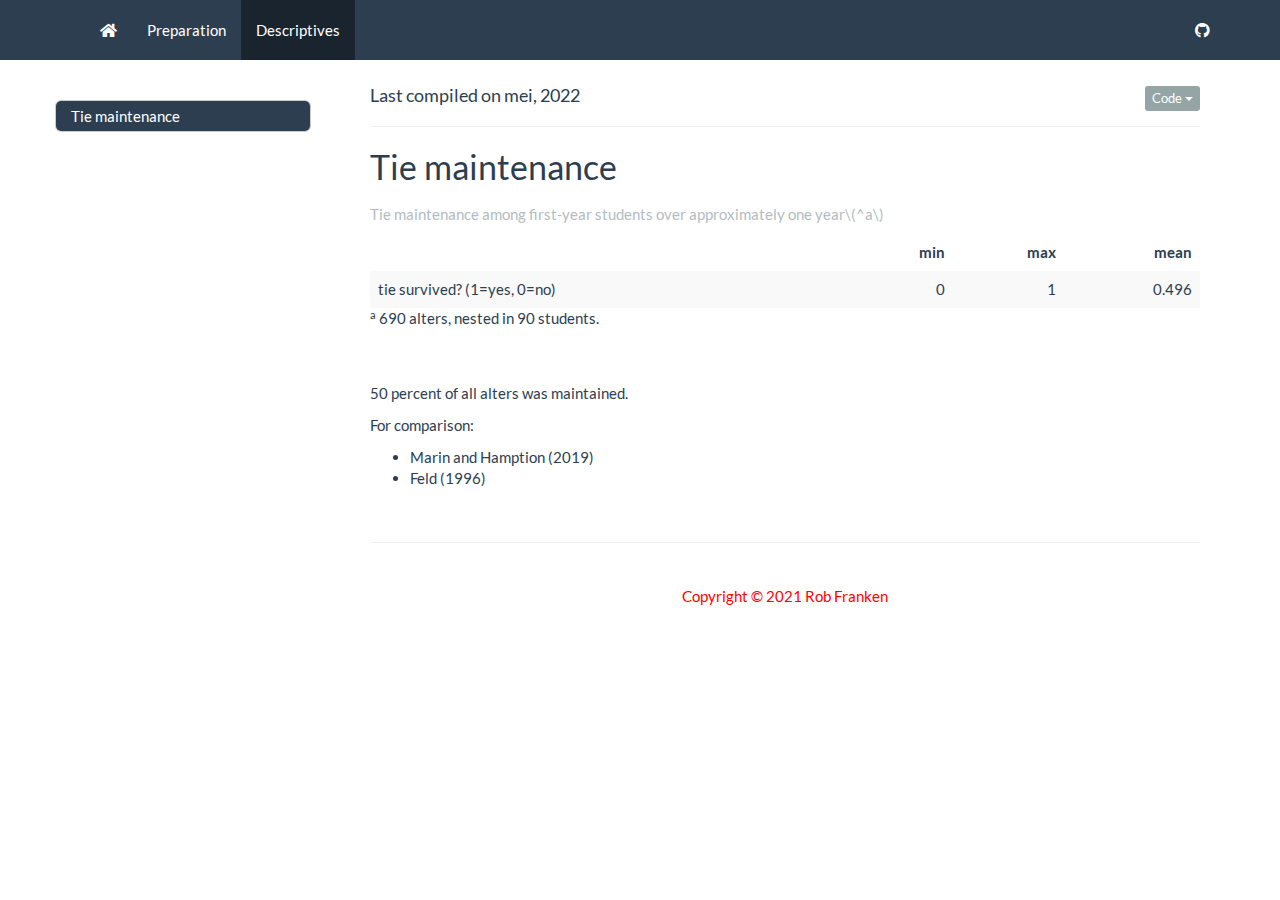
==== commit 7e214101: "update script" ====
--- a/docs/des.html
+++ b/docs/des.html
@@ -386,8 +386,8 @@
   addKlippy('right', 'top', 'auto', '1', 'Copy code', 'Copied!');
 </script>
 <hr />
-<div id="tie-maintenance" class="section level2">
-<h2>Tie maintenance</h2>
+<div id="tie-maintenance" class="section level1">
+<h1>Tie maintenance</h1>
 <table class="table table-striped table-hover" style="margin-left: auto; margin-right: auto;">
 <caption>
 Tie maintenance among first-year students over approximately one
@@ -420,21 +420,20 @@
 1
 </td>
 <td style="text-align:right;">
-0.484
+0.496
 </td>
 </tr>
 </tbody>
 <tfoot>
 <tr>
 <td style="padding: 0; border:0;" colspan="100%">
-<sup>a</sup> 706 alters, nested in 92 students.
+<sup>a</sup> 690 alters, nested in 90 students.
 </td>
 </tr>
 </tfoot>
 </table>
 <p><br></p>
-<p>48 percent of all alters was maintained, 52 percent was dropped. This
-is a relatively high level of instability.</p>
+<p>50 percent of all alters was maintained.</p>
 <p>For comparison:</p>
 <ul>
 <li>Marin and Hamption (2019)</li>
@@ -443,7 +442,7 @@
 <p><br></p>
 </div>
 
-<div id="rmd-source-code">[base64]</div>
+<div id="rmd-source-code">[base64]/[base64]</div>
 <style>
 .center {
   text-align: center;
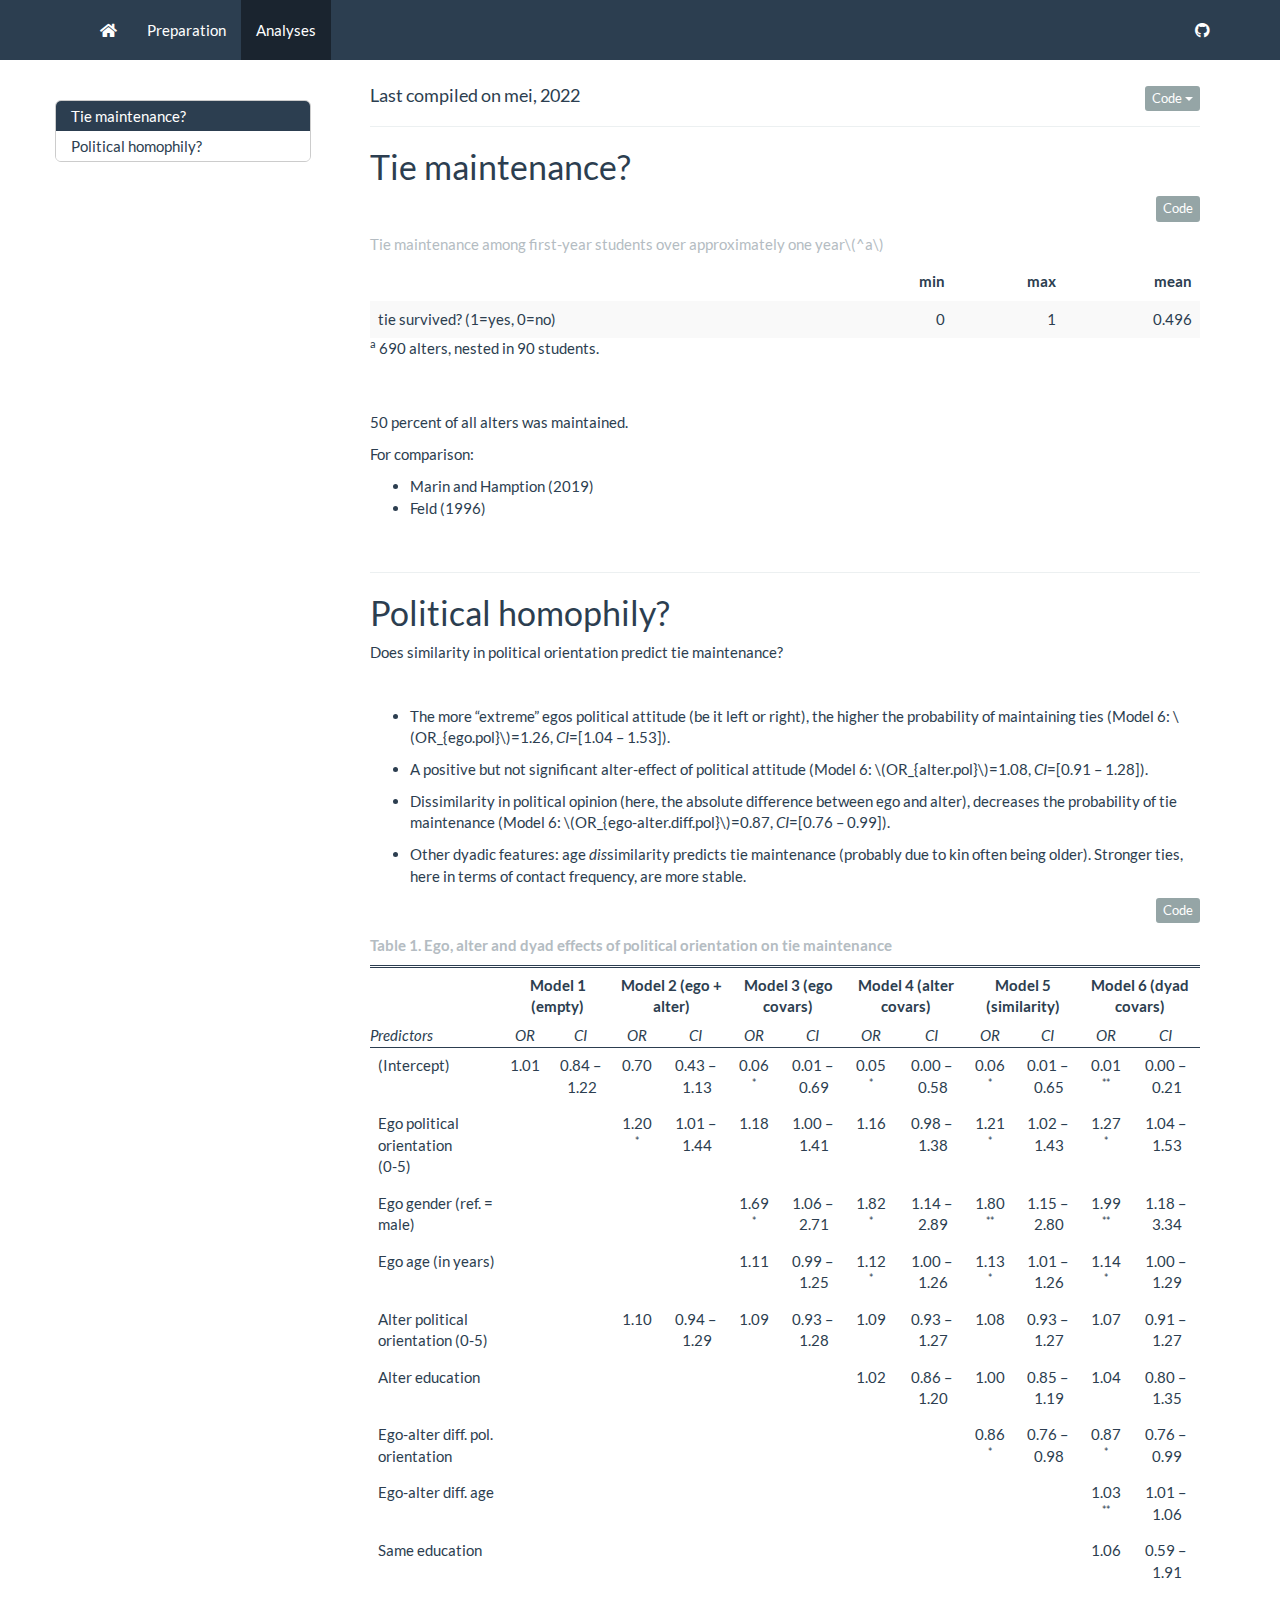
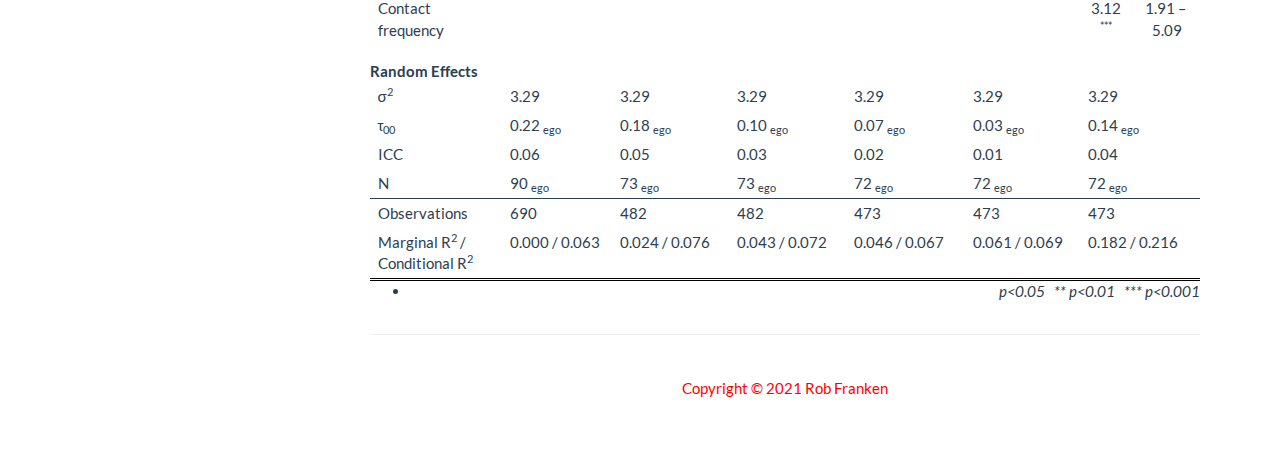
==== commit 80ad8be9: "political homophily?" ====
--- a/docs/des.html
+++ b/docs/des.html
@@ -11,7 +11,7 @@
 
 
 
-<title>Descriptives</title>
+<title>Analyses</title>
 
 <script src="site_libs/header-attrs-2.11/header-attrs.js"></script>
 <script src="site_libs/jquery-3.6.0/jquery-3.6.0.min.js"></script>
@@ -346,7 +346,7 @@
   <a href="prep.html">Preparation</a>
 </li>
 <li>
-  <a href="des.html">Descriptives</a>
+  <a href="des.html">Analyses</a>
 </li>
       </ul>
       <ul class="nav navbar-nav navbar-right">
@@ -375,7 +375,7 @@
 
 
 
-<h1 class="title toc-ignore">Descriptives</h1>
+<h1 class="title toc-ignore">Analyses</h1>
 <h4 class="date">Last compiled on mei, 2022</h4>
 
 </div>
@@ -387,7 +387,18 @@
 </script>
 <hr />
 <div id="tie-maintenance" class="section level1">
-<h1>Tie maintenance</h1>
+<h1>Tie maintenance?</h1>
+<pre class="r fold-hide"><code>rm(list = ls())
+
+load(&quot;tie_maintenance.RData&quot;)
+
+tab &lt;- psych::describe(df$survive)
+tab &lt;- tab[, c(8, 9, 3)]
+rownames(tab) &lt;- &quot;tie survived? (1=yes, 0=no)&quot;
+
+knitr::kable(tab, digits = 3, &quot;html&quot;, caption = &quot;Tie maintenance among first-year students over approximately one year$^a$&quot;) %&gt;%
+    kableExtra::kable_styling(bootstrap_options = c(&quot;striped&quot;, &quot;hover&quot;)) %&gt;%
+    kableExtra::add_footnote(&quot;690 alters, nested in 90 students.&quot;, notation = &quot;alphabet&quot;)</code></pre>
 <table class="table table-striped table-hover" style="margin-left: auto; margin-right: auto;">
 <caption>
 Tie maintenance among first-year students over approximately one
@@ -440,9 +451,648 @@
 <li>Feld (1996)</li>
 </ul>
 <p><br></p>
+<hr />
 </div>
-
-<div id="rmd-source-code">[base64]/[base64]</div>
+<div id="political-homophily" class="section level1">
+<h1>Political homophily?</h1>
+<p>Does similarity in political orientation predict tie maintenance?</p>
+<p><br></p>
+<ul>
+<li><p>The more “extreme” egos political attitude (be it left or right),
+the higher the probability of maintaining ties (Model 6: <span
+class="math inline">\(OR_{ego.pol}\)</span>=1.26, <em>CI</em>=[1.04 –
+1.53]).</p></li>
+<li><p>A positive but not significant alter-effect of political attitude
+(Model 6: <span class="math inline">\(OR_{alter.pol}\)</span>=1.08,
+<em>CI</em>=[0.91 – 1.28]).</p></li>
+<li><p>Dissimilarity in political opinion (here, the absolute difference
+between ego and alter), decreases the probability of tie maintenance
+(Model 6: <span
+class="math inline">\(OR_{ego-alter.diff.pol}\)</span>=0.87,
+<em>CI</em>=[0.76 – 0.99]).</p></li>
+<li><p>Other dyadic features: age <em>dis</em>similarity predicts tie
+maintenance (probably due to kin often being older). Stronger ties, here
+in terms of contact frequency, are more stable.</p></li>
+</ul>
+<pre class="r fold-hide"><code>library(lme4)  # fitting random effects models
+library(sjPlot)  # plot functions
+
+# let&#39;s explore the role of political orientation similarity in predicting tie maintenance.  make
+# ego and alter political orientation from -5 tot +5, take absolute score
+df$alter_pol_abs &lt;- ifelse(df$alter_pol &gt; 5, as.numeric(df$alter_pol) - 5, ifelse(df$alter_pol &lt; 5, abs(as.numeric(df$alter_pol) -
+    5), 0))
+df$ego_pol_abs &lt;- ifelse(df$ego_pol &gt; 5, as.numeric(df$ego_pol) - 5, ifelse(df$ego_pol &lt; 5, abs(as.numeric(df$ego_pol) -
+    5), 0))
+
+# dichotomize gender (ref.=male)
+df$ego_gender &lt;- ifelse(df$ego_gender == 2, 1, df$ego_gender)
+
+# empty model
+m1 &lt;- glmer(survive ~ 1 + (1 | ego), data = df, family = &quot;binomial&quot;)
+
+# add ego and alter political orienation (0-10
+m2 &lt;- glmer(survive ~ ego_pol_abs + alter_pol_abs + (1 | ego), data = df, family = &quot;binomial&quot;)
+# egos with more &#39;extreme&#39; orientation are predicted to maintain ties more often.
+
+# add ego covariates leave out education; variation too low.
+m3 &lt;- glmer(survive ~ ego_pol_abs + ego_gender + ego_age + alter_pol_abs + (1 | ego), data = df, family = &quot;binomial&quot;)
+
+# alter covariates: education (age and gender give convergence issues)
+m4 &lt;- glmer(survive ~ ego_pol_abs + ego_gender + ego_age + alter_pol_abs + alter_educ + (1 | ego), data = df,
+    family = &quot;binomial&quot;)
+
+# political orientation similarity / difference
+m5 &lt;- glmer(survive ~ ego_pol_abs + ego_gender + ego_age + alter_pol_abs + alter_educ + dif_pol + (1 |
+    ego), data = df, family = &quot;binomial&quot;)
+
+# other dyadic featuers
+m6 &lt;- glmer(survive ~ ego_pol_abs + ego_gender + ego_age + alter_pol_abs + alter_educ + dif_pol + dif_age +
+    sim_educ + frequency + (1 | ego), data = df, family = &quot;binomial&quot;)
+
+# pred labels
+pl &lt;- c(`(Intercept)` = &quot;(Intercept)&quot;, ego_pol_abs = &quot;Ego political orientation (0-5)&quot;, ego_gender = &quot;Ego gender (ref. = male)&quot;,
+    ego_age = &quot;Ego age (in years)&quot;, alter_pol_abs = &quot;Alter political orientation (0-5)&quot;, alter_educ = &quot;Alter education&quot;,
+    dif_pol = &quot;Ego-alter diff. pol. orientation&quot;, dif_age = &quot;Ego-alter diff. age&quot;, sim_educ = &quot;Same education&quot;,
+    frequency = &quot;Contact frequency&quot;)
+
+# table
+tab_model(m1, m2, m3, m4, m5, m6, dv.labels = c(&quot;Model 1 (empty)&quot;, &quot;Model 2 (ego + alter)&quot;, &quot;Model 3 (ego covars)&quot;,
+    &quot;Model 4 (alter covars)&quot;, &quot;Model 5 (similarity)&quot;, &quot;Model 6 (dyad covars)&quot;), p.style = &quot;stars&quot;, title = &quot;Table 1. Ego, alter and dyad effects of political orientation on tie maintenance&quot;,
+    string.est = &quot;OR&quot;, order.terms = c(1, 2, 4, 5, 3, 6, 7, 8, 9, 10), pred.labels = pl)</code></pre>
+<table style="border-collapse:collapse; border:none;">
+<caption style="font-weight: bold; text-align:left;">
+Table 1. Ego, alter and dyad effects of political orientation on tie
+maintenance
+</caption>
+<tr>
+<th style="border-top: double; text-align:center; font-style:normal; font-weight:bold; padding:0.2cm;  text-align:left; ">
+ 
+</th>
+<th colspan="2" style="border-top: double; text-align:center; font-style:normal; font-weight:bold; padding:0.2cm; ">
+Model 1 (empty)
+</th>
+<th colspan="2" style="border-top: double; text-align:center; font-style:normal; font-weight:bold; padding:0.2cm; ">
+Model 2 (ego + alter)
+</th>
+<th colspan="2" style="border-top: double; text-align:center; font-style:normal; font-weight:bold; padding:0.2cm; ">
+Model 3 (ego covars)
+</th>
+<th colspan="2" style="border-top: double; text-align:center; font-style:normal; font-weight:bold; padding:0.2cm; ">
+Model 4 (alter covars)
+</th>
+<th colspan="2" style="border-top: double; text-align:center; font-style:normal; font-weight:bold; padding:0.2cm; ">
+Model 5 (similarity)
+</th>
+<th colspan="2" style="border-top: double; text-align:center; font-style:normal; font-weight:bold; padding:0.2cm; ">
+Model 6 (dyad covars)
+</th>
+</tr>
+<tr>
+<td style=" text-align:center; border-bottom:1px solid; font-style:italic; font-weight:normal;  text-align:left; ">
+Predictors
+</td>
+<td style=" text-align:center; border-bottom:1px solid; font-style:italic; font-weight:normal;  ">
+OR
+</td>
+<td style=" text-align:center; border-bottom:1px solid; font-style:italic; font-weight:normal;  ">
+CI
+</td>
+<td style=" text-align:center; border-bottom:1px solid; font-style:italic; font-weight:normal;  ">
+OR
+</td>
+<td style=" text-align:center; border-bottom:1px solid; font-style:italic; font-weight:normal;  ">
+CI
+</td>
+<td style=" text-align:center; border-bottom:1px solid; font-style:italic; font-weight:normal;  ">
+OR
+</td>
+<td style=" text-align:center; border-bottom:1px solid; font-style:italic; font-weight:normal;  col7">
+CI
+</td>
+<td style=" text-align:center; border-bottom:1px solid; font-style:italic; font-weight:normal;  col8">
+OR
+</td>
+<td style=" text-align:center; border-bottom:1px solid; font-style:italic; font-weight:normal;  col9">
+CI
+</td>
+<td style=" text-align:center; border-bottom:1px solid; font-style:italic; font-weight:normal;  0">
+OR
+</td>
+<td style=" text-align:center; border-bottom:1px solid; font-style:italic; font-weight:normal;  1">
+CI
+</td>
+<td style=" text-align:center; border-bottom:1px solid; font-style:italic; font-weight:normal;  2">
+OR
+</td>
+<td style=" text-align:center; border-bottom:1px solid; font-style:italic; font-weight:normal;  3">
+CI
+</td>
+</tr>
+<tr>
+<td style=" padding:0.2cm; text-align:left; vertical-align:top; text-align:left; ">
+(Intercept)
+</td>
+<td style=" padding:0.2cm; text-align:left; vertical-align:top; text-align:center;  ">
+1.01 <sup></sup>
+</td>
+<td style=" padding:0.2cm; text-align:left; vertical-align:top; text-align:center;  ">
+0.84 – 1.22
+</td>
+<td style=" padding:0.2cm; text-align:left; vertical-align:top; text-align:center;  ">
+0.70 <sup></sup>
+</td>
+<td style=" padding:0.2cm; text-align:left; vertical-align:top; text-align:center;  ">
+0.43 – 1.13
+</td>
+<td style=" padding:0.2cm; text-align:left; vertical-align:top; text-align:center;  ">
+0.06 <sup>*</sup>
+</td>
+<td style=" padding:0.2cm; text-align:left; vertical-align:top; text-align:center;  col7">
+0.01 – 0.69
+</td>
+<td style=" padding:0.2cm; text-align:left; vertical-align:top; text-align:center;  col8">
+0.05 <sup>*</sup>
+</td>
+<td style=" padding:0.2cm; text-align:left; vertical-align:top; text-align:center;  col9">
+0.00 – 0.58
+</td>
+<td style=" padding:0.2cm; text-align:left; vertical-align:top; text-align:center;  0">
+0.06 <sup>*</sup>
+</td>
+<td style=" padding:0.2cm; text-align:left; vertical-align:top; text-align:center;  1">
+0.01 – 0.65
+</td>
+<td style=" padding:0.2cm; text-align:left; vertical-align:top; text-align:center;  2">
+0.01 <sup>**</sup>
+</td>
+<td style=" padding:0.2cm; text-align:left; vertical-align:top; text-align:center;  3">
+0.00 – 0.21
+</td>
+</tr>
+<tr>
+<td style=" padding:0.2cm; text-align:left; vertical-align:top; text-align:left; ">
+Ego political orientation<br>(0-5)
+</td>
+<td style=" padding:0.2cm; text-align:left; vertical-align:top; text-align:center;  ">
+</td>
+<td style=" padding:0.2cm; text-align:left; vertical-align:top; text-align:center;  ">
+</td>
+<td style=" padding:0.2cm; text-align:left; vertical-align:top; text-align:center;  ">
+1.20 <sup>*</sup>
+</td>
+<td style=" padding:0.2cm; text-align:left; vertical-align:top; text-align:center;  ">
+1.01 – 1.44
+</td>
+<td style=" padding:0.2cm; text-align:left; vertical-align:top; text-align:center;  ">
+1.18 <sup></sup>
+</td>
+<td style=" padding:0.2cm; text-align:left; vertical-align:top; text-align:center;  col7">
+1.00 – 1.41
+</td>
+<td style=" padding:0.2cm; text-align:left; vertical-align:top; text-align:center;  col8">
+1.16 <sup></sup>
+</td>
+<td style=" padding:0.2cm; text-align:left; vertical-align:top; text-align:center;  col9">
+0.98 – 1.38
+</td>
+<td style=" padding:0.2cm; text-align:left; vertical-align:top; text-align:center;  0">
+1.21 <sup>*</sup>
+</td>
+<td style=" padding:0.2cm; text-align:left; vertical-align:top; text-align:center;  1">
+1.02 – 1.43
+</td>
+<td style=" padding:0.2cm; text-align:left; vertical-align:top; text-align:center;  2">
+1.27 <sup>*</sup>
+</td>
+<td style=" padding:0.2cm; text-align:left; vertical-align:top; text-align:center;  3">
+1.04 – 1.53
+</td>
+</tr>
+<tr>
+<td style=" padding:0.2cm; text-align:left; vertical-align:top; text-align:left; ">
+Ego gender (ref. = male)
+</td>
+<td style=" padding:0.2cm; text-align:left; vertical-align:top; text-align:center;  ">
+</td>
+<td style=" padding:0.2cm; text-align:left; vertical-align:top; text-align:center;  ">
+</td>
+<td style=" padding:0.2cm; text-align:left; vertical-align:top; text-align:center;  ">
+</td>
+<td style=" padding:0.2cm; text-align:left; vertical-align:top; text-align:center;  ">
+</td>
+<td style=" padding:0.2cm; text-align:left; vertical-align:top; text-align:center;  ">
+1.69 <sup>*</sup>
+</td>
+<td style=" padding:0.2cm; text-align:left; vertical-align:top; text-align:center;  col7">
+1.06 – 2.71
+</td>
+<td style=" padding:0.2cm; text-align:left; vertical-align:top; text-align:center;  col8">
+1.82 <sup>*</sup>
+</td>
+<td style=" padding:0.2cm; text-align:left; vertical-align:top; text-align:center;  col9">
+1.14 – 2.89
+</td>
+<td style=" padding:0.2cm; text-align:left; vertical-align:top; text-align:center;  0">
+1.80 <sup>**</sup>
+</td>
+<td style=" padding:0.2cm; text-align:left; vertical-align:top; text-align:center;  1">
+1.15 – 2.80
+</td>
+<td style=" padding:0.2cm; text-align:left; vertical-align:top; text-align:center;  2">
+1.99 <sup>**</sup>
+</td>
+<td style=" padding:0.2cm; text-align:left; vertical-align:top; text-align:center;  3">
+1.18 – 3.34
+</td>
+</tr>
+<tr>
+<td style=" padding:0.2cm; text-align:left; vertical-align:top; text-align:left; ">
+Ego age (in years)
+</td>
+<td style=" padding:0.2cm; text-align:left; vertical-align:top; text-align:center;  ">
+</td>
+<td style=" padding:0.2cm; text-align:left; vertical-align:top; text-align:center;  ">
+</td>
+<td style=" padding:0.2cm; text-align:left; vertical-align:top; text-align:center;  ">
+</td>
+<td style=" padding:0.2cm; text-align:left; vertical-align:top; text-align:center;  ">
+</td>
+<td style=" padding:0.2cm; text-align:left; vertical-align:top; text-align:center;  ">
+1.11 <sup></sup>
+</td>
+<td style=" padding:0.2cm; text-align:left; vertical-align:top; text-align:center;  col7">
+0.99 – 1.25
+</td>
+<td style=" padding:0.2cm; text-align:left; vertical-align:top; text-align:center;  col8">
+1.12 <sup>*</sup>
+</td>
+<td style=" padding:0.2cm; text-align:left; vertical-align:top; text-align:center;  col9">
+1.00 – 1.26
+</td>
+<td style=" padding:0.2cm; text-align:left; vertical-align:top; text-align:center;  0">
+1.13 <sup>*</sup>
+</td>
+<td style=" padding:0.2cm; text-align:left; vertical-align:top; text-align:center;  1">
+1.01 – 1.26
+</td>
+<td style=" padding:0.2cm; text-align:left; vertical-align:top; text-align:center;  2">
+1.14 <sup>*</sup>
+</td>
+<td style=" padding:0.2cm; text-align:left; vertical-align:top; text-align:center;  3">
+1.00 – 1.29
+</td>
+</tr>
+<tr>
+<td style=" padding:0.2cm; text-align:left; vertical-align:top; text-align:left; ">
+Alter political<br>orientation (0-5)
+</td>
+<td style=" padding:0.2cm; text-align:left; vertical-align:top; text-align:center;  ">
+</td>
+<td style=" padding:0.2cm; text-align:left; vertical-align:top; text-align:center;  ">
+</td>
+<td style=" padding:0.2cm; text-align:left; vertical-align:top; text-align:center;  ">
+1.10 <sup></sup>
+</td>
+<td style=" padding:0.2cm; text-align:left; vertical-align:top; text-align:center;  ">
+0.94 – 1.29
+</td>
+<td style=" padding:0.2cm; text-align:left; vertical-align:top; text-align:center;  ">
+1.09 <sup></sup>
+</td>
+<td style=" padding:0.2cm; text-align:left; vertical-align:top; text-align:center;  col7">
+0.93 – 1.28
+</td>
+<td style=" padding:0.2cm; text-align:left; vertical-align:top; text-align:center;  col8">
+1.09 <sup></sup>
+</td>
+<td style=" padding:0.2cm; text-align:left; vertical-align:top; text-align:center;  col9">
+0.93 – 1.27
+</td>
+<td style=" padding:0.2cm; text-align:left; vertical-align:top; text-align:center;  0">
+1.08 <sup></sup>
+</td>
+<td style=" padding:0.2cm; text-align:left; vertical-align:top; text-align:center;  1">
+0.93 – 1.27
+</td>
+<td style=" padding:0.2cm; text-align:left; vertical-align:top; text-align:center;  2">
+1.07 <sup></sup>
+</td>
+<td style=" padding:0.2cm; text-align:left; vertical-align:top; text-align:center;  3">
+0.91 – 1.27
+</td>
+</tr>
+<tr>
+<td style=" padding:0.2cm; text-align:left; vertical-align:top; text-align:left; ">
+Alter education
+</td>
+<td style=" padding:0.2cm; text-align:left; vertical-align:top; text-align:center;  ">
+</td>
+<td style=" padding:0.2cm; text-align:left; vertical-align:top; text-align:center;  ">
+</td>
+<td style=" padding:0.2cm; text-align:left; vertical-align:top; text-align:center;  ">
+</td>
+<td style=" padding:0.2cm; text-align:left; vertical-align:top; text-align:center;  ">
+</td>
+<td style=" padding:0.2cm; text-align:left; vertical-align:top; text-align:center;  ">
+</td>
+<td style=" padding:0.2cm; text-align:left; vertical-align:top; text-align:center;  col7">
+</td>
+<td style=" padding:0.2cm; text-align:left; vertical-align:top; text-align:center;  col8">
+1.02 <sup></sup>
+</td>
+<td style=" padding:0.2cm; text-align:left; vertical-align:top; text-align:center;  col9">
+0.86 – 1.20
+</td>
+<td style=" padding:0.2cm; text-align:left; vertical-align:top; text-align:center;  0">
+1.00 <sup></sup>
+</td>
+<td style=" padding:0.2cm; text-align:left; vertical-align:top; text-align:center;  1">
+0.85 – 1.19
+</td>
+<td style=" padding:0.2cm; text-align:left; vertical-align:top; text-align:center;  2">
+1.04 <sup></sup>
+</td>
+<td style=" padding:0.2cm; text-align:left; vertical-align:top; text-align:center;  3">
+0.80 – 1.35
+</td>
+</tr>
+<tr>
+<td style=" padding:0.2cm; text-align:left; vertical-align:top; text-align:left; ">
+Ego-alter diff. pol.<br>orientation
+</td>
+<td style=" padding:0.2cm; text-align:left; vertical-align:top; text-align:center;  ">
+</td>
+<td style=" padding:0.2cm; text-align:left; vertical-align:top; text-align:center;  ">
+</td>
+<td style=" padding:0.2cm; text-align:left; vertical-align:top; text-align:center;  ">
+</td>
+<td style=" padding:0.2cm; text-align:left; vertical-align:top; text-align:center;  ">
+</td>
+<td style=" padding:0.2cm; text-align:left; vertical-align:top; text-align:center;  ">
+</td>
+<td style=" padding:0.2cm; text-align:left; vertical-align:top; text-align:center;  col7">
+</td>
+<td style=" padding:0.2cm; text-align:left; vertical-align:top; text-align:center;  col8">
+</td>
+<td style=" padding:0.2cm; text-align:left; vertical-align:top; text-align:center;  col9">
+</td>
+<td style=" padding:0.2cm; text-align:left; vertical-align:top; text-align:center;  0">
+0.86 <sup>*</sup>
+</td>
+<td style=" padding:0.2cm; text-align:left; vertical-align:top; text-align:center;  1">
+0.76 – 0.98
+</td>
+<td style=" padding:0.2cm; text-align:left; vertical-align:top; text-align:center;  2">
+0.87 <sup>*</sup>
+</td>
+<td style=" padding:0.2cm; text-align:left; vertical-align:top; text-align:center;  3">
+0.76 – 0.99
+</td>
+</tr>
+<tr>
+<td style=" padding:0.2cm; text-align:left; vertical-align:top; text-align:left; ">
+Ego-alter diff. age
+</td>
+<td style=" padding:0.2cm; text-align:left; vertical-align:top; text-align:center;  ">
+</td>
+<td style=" padding:0.2cm; text-align:left; vertical-align:top; text-align:center;  ">
+</td>
+<td style=" padding:0.2cm; text-align:left; vertical-align:top; text-align:center;  ">
+</td>
+<td style=" padding:0.2cm; text-align:left; vertical-align:top; text-align:center;  ">
+</td>
+<td style=" padding:0.2cm; text-align:left; vertical-align:top; text-align:center;  ">
+</td>
+<td style=" padding:0.2cm; text-align:left; vertical-align:top; text-align:center;  col7">
+</td>
+<td style=" padding:0.2cm; text-align:left; vertical-align:top; text-align:center;  col8">
+</td>
+<td style=" padding:0.2cm; text-align:left; vertical-align:top; text-align:center;  col9">
+</td>
+<td style=" padding:0.2cm; text-align:left; vertical-align:top; text-align:center;  0">
+</td>
+<td style=" padding:0.2cm; text-align:left; vertical-align:top; text-align:center;  1">
+</td>
+<td style=" padding:0.2cm; text-align:left; vertical-align:top; text-align:center;  2">
+1.03 <sup>**</sup>
+</td>
+<td style=" padding:0.2cm; text-align:left; vertical-align:top; text-align:center;  3">
+1.01 – 1.06
+</td>
+</tr>
+<tr>
+<td style=" padding:0.2cm; text-align:left; vertical-align:top; text-align:left; ">
+Same education
+</td>
+<td style=" padding:0.2cm; text-align:left; vertical-align:top; text-align:center;  ">
+</td>
+<td style=" padding:0.2cm; text-align:left; vertical-align:top; text-align:center;  ">
+</td>
+<td style=" padding:0.2cm; text-align:left; vertical-align:top; text-align:center;  ">
+</td>
+<td style=" padding:0.2cm; text-align:left; vertical-align:top; text-align:center;  ">
+</td>
+<td style=" padding:0.2cm; text-align:left; vertical-align:top; text-align:center;  ">
+</td>
+<td style=" padding:0.2cm; text-align:left; vertical-align:top; text-align:center;  col7">
+</td>
+<td style=" padding:0.2cm; text-align:left; vertical-align:top; text-align:center;  col8">
+</td>
+<td style=" padding:0.2cm; text-align:left; vertical-align:top; text-align:center;  col9">
+</td>
+<td style=" padding:0.2cm; text-align:left; vertical-align:top; text-align:center;  0">
+</td>
+<td style=" padding:0.2cm; text-align:left; vertical-align:top; text-align:center;  1">
+</td>
+<td style=" padding:0.2cm; text-align:left; vertical-align:top; text-align:center;  2">
+1.06 <sup></sup>
+</td>
+<td style=" padding:0.2cm; text-align:left; vertical-align:top; text-align:center;  3">
+0.59 – 1.91
+</td>
+</tr>
+<tr>
+<td style=" padding:0.2cm; text-align:left; vertical-align:top; text-align:left; ">
+Contact frequency
+</td>
+<td style=" padding:0.2cm; text-align:left; vertical-align:top; text-align:center;  ">
+</td>
+<td style=" padding:0.2cm; text-align:left; vertical-align:top; text-align:center;  ">
+</td>
+<td style=" padding:0.2cm; text-align:left; vertical-align:top; text-align:center;  ">
+</td>
+<td style=" padding:0.2cm; text-align:left; vertical-align:top; text-align:center;  ">
+</td>
+<td style=" padding:0.2cm; text-align:left; vertical-align:top; text-align:center;  ">
+</td>
+<td style=" padding:0.2cm; text-align:left; vertical-align:top; text-align:center;  col7">
+</td>
+<td style=" padding:0.2cm; text-align:left; vertical-align:top; text-align:center;  col8">
+</td>
+<td style=" padding:0.2cm; text-align:left; vertical-align:top; text-align:center;  col9">
+</td>
+<td style=" padding:0.2cm; text-align:left; vertical-align:top; text-align:center;  0">
+</td>
+<td style=" padding:0.2cm; text-align:left; vertical-align:top; text-align:center;  1">
+</td>
+<td style=" padding:0.2cm; text-align:left; vertical-align:top; text-align:center;  2">
+3.12 <sup>***</sup>
+</td>
+<td style=" padding:0.2cm; text-align:left; vertical-align:top; text-align:center;  3">
+1.91 – 5.09
+</td>
+</tr>
+<tr>
+<td colspan="13" style="font-weight:bold; text-align:left; padding-top:.8em;">
+Random Effects
+</td>
+</tr>
+<tr>
+<td style=" padding:0.2cm; text-align:left; vertical-align:top; text-align:left; padding-top:0.1cm; padding-bottom:0.1cm;">
+σ<sup>2</sup>
+</td>
+<td style=" padding:0.2cm; text-align:left; vertical-align:top; padding-top:0.1cm; padding-bottom:0.1cm; text-align:left;" colspan="2">
+3.29
+</td>
+<td style=" padding:0.2cm; text-align:left; vertical-align:top; padding-top:0.1cm; padding-bottom:0.1cm; text-align:left;" colspan="2">
+3.29
+</td>
+<td style=" padding:0.2cm; text-align:left; vertical-align:top; padding-top:0.1cm; padding-bottom:0.1cm; text-align:left;" colspan="2">
+3.29
+</td>
+<td style=" padding:0.2cm; text-align:left; vertical-align:top; padding-top:0.1cm; padding-bottom:0.1cm; text-align:left;" colspan="2">
+3.29
+</td>
+<td style=" padding:0.2cm; text-align:left; vertical-align:top; padding-top:0.1cm; padding-bottom:0.1cm; text-align:left;" colspan="2">
+3.29
+</td>
+<td style=" padding:0.2cm; text-align:left; vertical-align:top; padding-top:0.1cm; padding-bottom:0.1cm; text-align:left;" colspan="2">
+3.29
+</td>
+</tr>
+<tr>
+<td style=" padding:0.2cm; text-align:left; vertical-align:top; text-align:left; padding-top:0.1cm; padding-bottom:0.1cm;">
+τ<sub>00</sub>
+</td>
+<td style=" padding:0.2cm; text-align:left; vertical-align:top; padding-top:0.1cm; padding-bottom:0.1cm; text-align:left;" colspan="2">
+0.22 <sub>ego</sub>
+</td>
+<td style=" padding:0.2cm; text-align:left; vertical-align:top; padding-top:0.1cm; padding-bottom:0.1cm; text-align:left;" colspan="2">
+0.18 <sub>ego</sub>
+</td>
+<td style=" padding:0.2cm; text-align:left; vertical-align:top; padding-top:0.1cm; padding-bottom:0.1cm; text-align:left;" colspan="2">
+0.10 <sub>ego</sub>
+</td>
+<td style=" padding:0.2cm; text-align:left; vertical-align:top; padding-top:0.1cm; padding-bottom:0.1cm; text-align:left;" colspan="2">
+0.07 <sub>ego</sub>
+</td>
+<td style=" padding:0.2cm; text-align:left; vertical-align:top; padding-top:0.1cm; padding-bottom:0.1cm; text-align:left;" colspan="2">
+0.03 <sub>ego</sub>
+</td>
+<td style=" padding:0.2cm; text-align:left; vertical-align:top; padding-top:0.1cm; padding-bottom:0.1cm; text-align:left;" colspan="2">
+0.14 <sub>ego</sub>
+</td>
+<tr>
+<td style=" padding:0.2cm; text-align:left; vertical-align:top; text-align:left; padding-top:0.1cm; padding-bottom:0.1cm;">
+ICC
+</td>
+<td style=" padding:0.2cm; text-align:left; vertical-align:top; padding-top:0.1cm; padding-bottom:0.1cm; text-align:left;" colspan="2">
+0.06
+</td>
+<td style=" padding:0.2cm; text-align:left; vertical-align:top; padding-top:0.1cm; padding-bottom:0.1cm; text-align:left;" colspan="2">
+0.05
+</td>
+<td style=" padding:0.2cm; text-align:left; vertical-align:top; padding-top:0.1cm; padding-bottom:0.1cm; text-align:left;" colspan="2">
+0.03
+</td>
+<td style=" padding:0.2cm; text-align:left; vertical-align:top; padding-top:0.1cm; padding-bottom:0.1cm; text-align:left;" colspan="2">
+0.02
+</td>
+<td style=" padding:0.2cm; text-align:left; vertical-align:top; padding-top:0.1cm; padding-bottom:0.1cm; text-align:left;" colspan="2">
+0.01
+</td>
+<td style=" padding:0.2cm; text-align:left; vertical-align:top; padding-top:0.1cm; padding-bottom:0.1cm; text-align:left;" colspan="2">
+0.04
+</td>
+<tr>
+<td style=" padding:0.2cm; text-align:left; vertical-align:top; text-align:left; padding-top:0.1cm; padding-bottom:0.1cm;">
+N
+</td>
+<td style=" padding:0.2cm; text-align:left; vertical-align:top; padding-top:0.1cm; padding-bottom:0.1cm; text-align:left;" colspan="2">
+90 <sub>ego</sub>
+</td>
+<td style=" padding:0.2cm; text-align:left; vertical-align:top; padding-top:0.1cm; padding-bottom:0.1cm; text-align:left;" colspan="2">
+73 <sub>ego</sub>
+</td>
+<td style=" padding:0.2cm; text-align:left; vertical-align:top; padding-top:0.1cm; padding-bottom:0.1cm; text-align:left;" colspan="2">
+73 <sub>ego</sub>
+</td>
+<td style=" padding:0.2cm; text-align:left; vertical-align:top; padding-top:0.1cm; padding-bottom:0.1cm; text-align:left;" colspan="2">
+72 <sub>ego</sub>
+</td>
+<td style=" padding:0.2cm; text-align:left; vertical-align:top; padding-top:0.1cm; padding-bottom:0.1cm; text-align:left;" colspan="2">
+72 <sub>ego</sub>
+</td>
+<td style=" padding:0.2cm; text-align:left; vertical-align:top; padding-top:0.1cm; padding-bottom:0.1cm; text-align:left;" colspan="2">
+72 <sub>ego</sub>
+</td>
+<tr>
+<td style=" padding:0.2cm; text-align:left; vertical-align:top; text-align:left; padding-top:0.1cm; padding-bottom:0.1cm; border-top:1px solid;">
+Observations
+</td>
+<td style=" padding:0.2cm; text-align:left; vertical-align:top; padding-top:0.1cm; padding-bottom:0.1cm; text-align:left; border-top:1px solid;" colspan="2">
+690
+</td>
+<td style=" padding:0.2cm; text-align:left; vertical-align:top; padding-top:0.1cm; padding-bottom:0.1cm; text-align:left; border-top:1px solid;" colspan="2">
+482
+</td>
+<td style=" padding:0.2cm; text-align:left; vertical-align:top; padding-top:0.1cm; padding-bottom:0.1cm; text-align:left; border-top:1px solid;" colspan="2">
+482
+</td>
+<td style=" padding:0.2cm; text-align:left; vertical-align:top; padding-top:0.1cm; padding-bottom:0.1cm; text-align:left; border-top:1px solid;" colspan="2">
+473
+</td>
+<td style=" padding:0.2cm; text-align:left; vertical-align:top; padding-top:0.1cm; padding-bottom:0.1cm; text-align:left; border-top:1px solid;" colspan="2">
+473
+</td>
+<td style=" padding:0.2cm; text-align:left; vertical-align:top; padding-top:0.1cm; padding-bottom:0.1cm; text-align:left; border-top:1px solid;" colspan="2">
+473
+</td>
+</tr>
+<tr>
+<td style=" padding:0.2cm; text-align:left; vertical-align:top; text-align:left; padding-top:0.1cm; padding-bottom:0.1cm;">
+Marginal R<sup>2</sup> / Conditional R<sup>2</sup>
+</td>
+<td style=" padding:0.2cm; text-align:left; vertical-align:top; padding-top:0.1cm; padding-bottom:0.1cm; text-align:left;" colspan="2">
+0.000 / 0.063
+</td>
+<td style=" padding:0.2cm; text-align:left; vertical-align:top; padding-top:0.1cm; padding-bottom:0.1cm; text-align:left;" colspan="2">
+0.024 / 0.076
+</td>
+<td style=" padding:0.2cm; text-align:left; vertical-align:top; padding-top:0.1cm; padding-bottom:0.1cm; text-align:left;" colspan="2">
+0.043 / 0.072
+</td>
+<td style=" padding:0.2cm; text-align:left; vertical-align:top; padding-top:0.1cm; padding-bottom:0.1cm; text-align:left;" colspan="2">
+0.046 / 0.067
+</td>
+<td style=" padding:0.2cm; text-align:left; vertical-align:top; padding-top:0.1cm; padding-bottom:0.1cm; text-align:left;" colspan="2">
+0.061 / 0.069
+</td>
+<td style=" padding:0.2cm; text-align:left; vertical-align:top; padding-top:0.1cm; padding-bottom:0.1cm; text-align:left;" colspan="2">
+0.182 / 0.216
+</td>
+</tr>
+<tr>
+<td colspan="13" style="font-style:italic; border-top:double black; text-align:right;">
+<ul>
+<li>p&lt;0.05   ** p&lt;0.01   *** p&lt;0.001
+</td>
+</tr></li>
+</ul>
+</table>
+</div>
+
+<div id="rmd-source-code">[base64]</div>
 <style>
 .center {
   text-align: center;
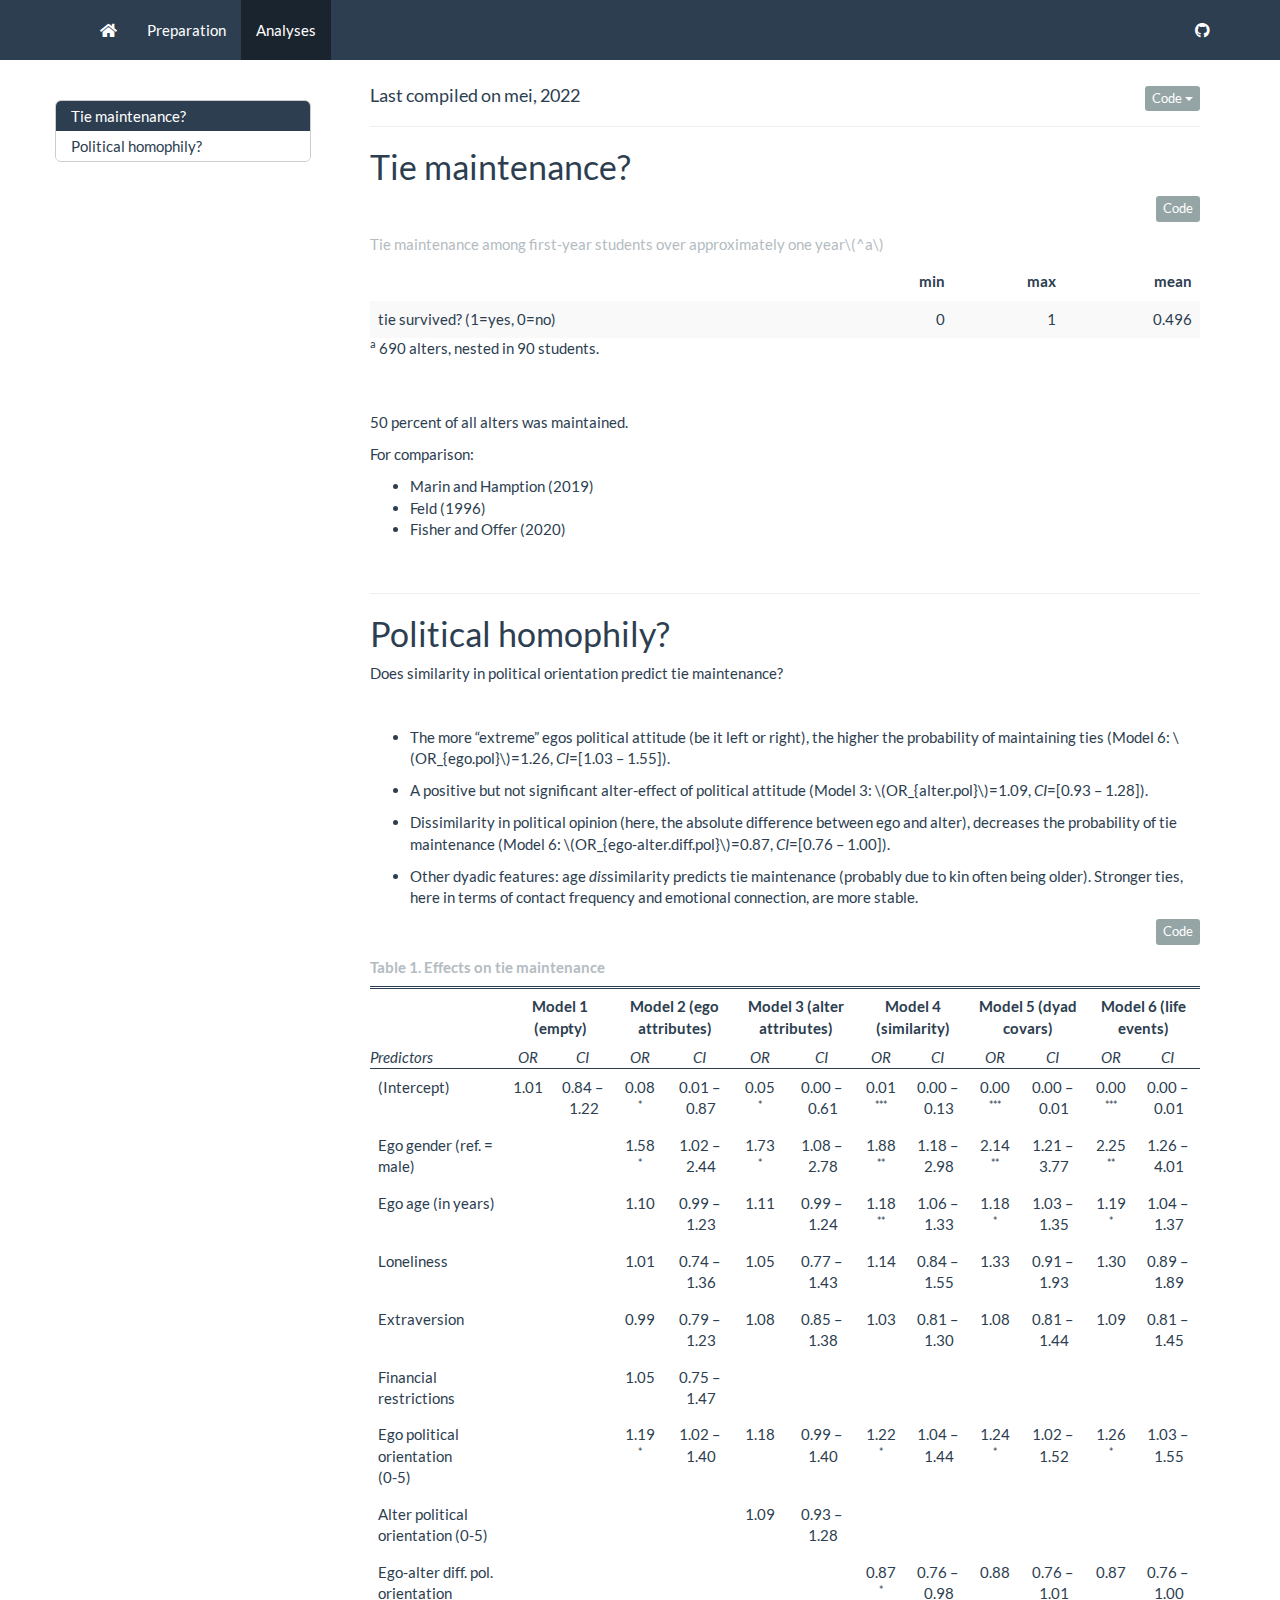
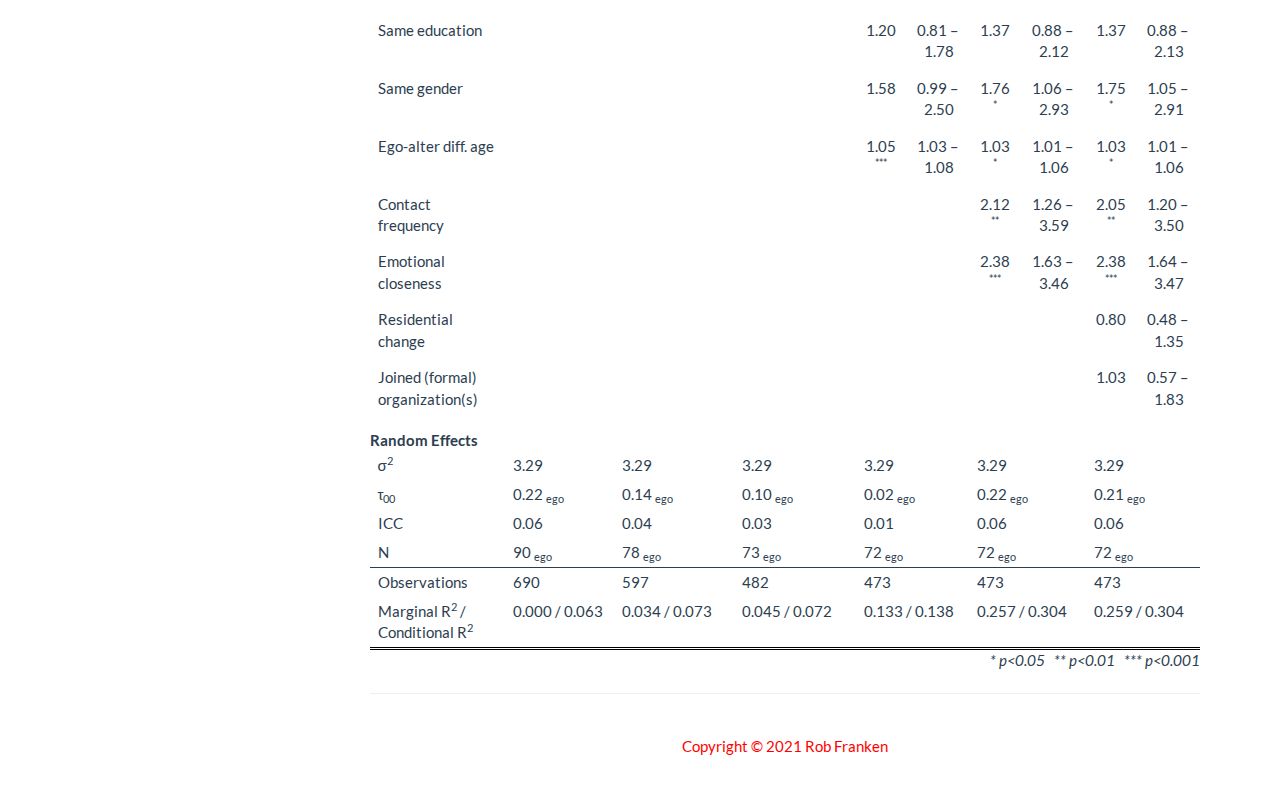
==== commit 90cdf60b: "update site" ====
--- a/docs/des.html
+++ b/docs/des.html
@@ -449,6 +449,7 @@
 <ul>
 <li>Marin and Hamption (2019)</li>
 <li>Feld (1996)</li>
+<li>Fisher and Offer (2020)</li>
 </ul>
 <p><br></p>
 <hr />
@@ -460,19 +461,20 @@
 <ul>
 <li><p>The more “extreme” egos political attitude (be it left or right),
 the higher the probability of maintaining ties (Model 6: <span
-class="math inline">\(OR_{ego.pol}\)</span>=1.26, <em>CI</em>=[1.04 –
-1.53]).</p></li>
+class="math inline">\(OR_{ego.pol}\)</span>=1.26, <em>CI</em>=[1.03 –
+1.55]).</p></li>
 <li><p>A positive but not significant alter-effect of political attitude
-(Model 6: <span class="math inline">\(OR_{alter.pol}\)</span>=1.08,
-<em>CI</em>=[0.91 – 1.28]).</p></li>
+(Model 3: <span class="math inline">\(OR_{alter.pol}\)</span>=1.09,
+<em>CI</em>=[0.93 – 1.28]).</p></li>
 <li><p>Dissimilarity in political opinion (here, the absolute difference
 between ego and alter), decreases the probability of tie maintenance
 (Model 6: <span
 class="math inline">\(OR_{ego-alter.diff.pol}\)</span>=0.87,
-<em>CI</em>=[0.76 – 0.99]).</p></li>
+<em>CI</em>=[0.76 – 1.00]).</p></li>
 <li><p>Other dyadic features: age <em>dis</em>similarity predicts tie
 maintenance (probably due to kin often being older). Stronger ties, here
-in terms of contact frequency, are more stable.</p></li>
+in terms of contact frequency and emotional connection, are more
+stable.</p></li>
 </ul>
 <pre class="r fold-hide"><code>library(lme4)  # fitting random effects models
 library(sjPlot)  # plot functions
@@ -490,609 +492,380 @@
 # empty model
 m1 &lt;- glmer(survive ~ 1 + (1 | ego), data = df, family = &quot;binomial&quot;)
 
-# add ego and alter political orienation (0-10
-m2 &lt;- glmer(survive ~ ego_pol_abs + alter_pol_abs + (1 | ego), data = df, family = &quot;binomial&quot;)
-# egos with more &#39;extreme&#39; orientation are predicted to maintain ties more often.
-
-# add ego covariates leave out education; variation too low.
-m3 &lt;- glmer(survive ~ ego_pol_abs + ego_gender + ego_age + alter_pol_abs + (1 | ego), data = df, family = &quot;binomial&quot;)
-
-# alter covariates: education (age and gender give convergence issues)
-m4 &lt;- glmer(survive ~ ego_pol_abs + ego_gender + ego_age + alter_pol_abs + alter_educ + (1 | ego), data = df,
+# build increasingly complex model basic ego-demographics
+m2 &lt;- glmer(survive ~ ego_gender + ego_age + (1 | ego), data = df, family = &quot;binomial&quot;)
+# psychological attributes (loneliness, extraversion)
+m3 &lt;- glmer(survive ~ ego_gender + ego_age + loneliness + extraversion + (1 | ego), data = df, family = &quot;binomial&quot;)
+# financial restrictions
+m4 &lt;- glmer(survive ~ ego_gender + ego_age + loneliness + extraversion + fin_restr + (1 | ego), data = df,
     family = &quot;binomial&quot;)
-
-# political orientation similarity / difference
-m5 &lt;- glmer(survive ~ ego_pol_abs + ego_gender + ego_age + alter_pol_abs + alter_educ + dif_pol + (1 |
+# add ego political orientation
+m5 &lt;- glmer(survive ~ ego_gender + ego_age + loneliness + extraversion + fin_restr + ego_pol_abs + (1 |
     ego), data = df, family = &quot;binomial&quot;)
 
-# other dyadic featuers
-m6 &lt;- glmer(survive ~ ego_pol_abs + ego_gender + ego_age + alter_pol_abs + alter_educ + dif_pol + dif_age +
-    sim_educ + frequency + (1 | ego), data = df, family = &quot;binomial&quot;)
-
+# add alter orientation
+m6 &lt;- glmer(survive ~ ego_gender + ego_age + loneliness + extraversion + ego_pol_abs + alter_pol_abs +
+    (1 | ego), data = df, family = &quot;binomial&quot;)
+# and similarity (difference score)
+m7 &lt;- glmer(survive ~ ego_gender + ego_age + loneliness + extraversion + ego_pol_abs + dif_pol + (1 |
+    ego), data = df, family = &quot;binomial&quot;)
+# add other dyadic similarity measures
+m8 &lt;- glmer(survive ~ ego_gender + ego_age + loneliness + extraversion + ego_pol_abs + dif_pol + sim_educ +
+    same_gender + dif_age + (1 | ego), data = df, family = &quot;binomial&quot;)
+# add dyadic feature indicating tie strength
+m9 &lt;- glmer(survive ~ ego_gender + ego_age + loneliness + extraversion + ego_pol_abs + dif_pol + sim_educ +
+    same_gender + dif_age + frequency + closeness + (1 | ego), data = df, family = &quot;binomial&quot;)
+
+# last, add dynamic contextual variables, indicating whether ego experienced a residential
+# transition over the academic year / whether ego became member of new (formal) organizations after
+# transitioning to uni.
+m10 &lt;- glmer(survive ~ ego_gender + ego_age + loneliness + extraversion + ego_pol_abs + dif_pol + sim_educ +
+    same_gender + dif_age + frequency + closeness + housing_change + joined_org + (1 | ego), data = df,
+    family = &quot;binomial&quot;)
 # pred labels
 pl &lt;- c(`(Intercept)` = &quot;(Intercept)&quot;, ego_pol_abs = &quot;Ego political orientation (0-5)&quot;, ego_gender = &quot;Ego gender (ref. = male)&quot;,
-    ego_age = &quot;Ego age (in years)&quot;, alter_pol_abs = &quot;Alter political orientation (0-5)&quot;, alter_educ = &quot;Alter education&quot;,
-    dif_pol = &quot;Ego-alter diff. pol. orientation&quot;, dif_age = &quot;Ego-alter diff. age&quot;, sim_educ = &quot;Same education&quot;,
-    frequency = &quot;Contact frequency&quot;)
+    ego_age = &quot;Ego age (in years)&quot;, extraversion = &quot;Extraversion&quot;, loneliness = &quot;Loneliness&quot;, fin_restr = &quot;Financial restrictions&quot;,
+    alter_pol_abs = &quot;Alter political orientation (0-5)&quot;, alter_educ = &quot;Alter education&quot;, dif_pol = &quot;Ego-alter diff. pol. orientation&quot;,
+    dif_age = &quot;Ego-alter diff. age&quot;, sim_educ = &quot;Same education&quot;, same_gender = &quot;Same gender&quot;, frequency = &quot;Contact frequency&quot;,
+    closeness = &quot;Emotional closeness&quot;, housing_change = &quot;Residential change&quot;, joined_org = &quot;Joined (formal) organization(s)&quot;)
 
 # table
-tab_model(m1, m2, m3, m4, m5, m6, dv.labels = c(&quot;Model 1 (empty)&quot;, &quot;Model 2 (ego + alter)&quot;, &quot;Model 3 (ego covars)&quot;,
-    &quot;Model 4 (alter covars)&quot;, &quot;Model 5 (similarity)&quot;, &quot;Model 6 (dyad covars)&quot;), p.style = &quot;stars&quot;, title = &quot;Table 1. Ego, alter and dyad effects of political orientation on tie maintenance&quot;,
-    string.est = &quot;OR&quot;, order.terms = c(1, 2, 4, 5, 3, 6, 7, 8, 9, 10), pred.labels = pl)</code></pre>
+tab_model(m1, m5, m6, m8, m9, m10, dv.labels = c(&quot;Model 1 (empty)&quot;, &quot;Model 2 (ego attributes)&quot;, &quot;Model 3 (alter attributes)&quot;,
+    &quot;Model 4 (similarity)&quot;, &quot;Model 5 (dyad covars)&quot;, &quot;Model 6 (life events)&quot;), p.style = &quot;stars&quot;, title = &quot;Table 1. Effects on tie maintenance&quot;,
+    string.est = &quot;OR&quot;, file = &quot;analyses/table1.html&quot;, pred.labels = pl)</code></pre>
 <table style="border-collapse:collapse; border:none;">
-<caption style="font-weight: bold; text-align:left;">
-Table 1. Ego, alter and dyad effects of political orientation on tie
-maintenance
-</caption>
-<tr>
-<th style="border-top: double; text-align:center; font-style:normal; font-weight:bold; padding:0.2cm;  text-align:left; ">
- 
-</th>
-<th colspan="2" style="border-top: double; text-align:center; font-style:normal; font-weight:bold; padding:0.2cm; ">
-Model 1 (empty)
-</th>
-<th colspan="2" style="border-top: double; text-align:center; font-style:normal; font-weight:bold; padding:0.2cm; ">
-Model 2 (ego + alter)
-</th>
-<th colspan="2" style="border-top: double; text-align:center; font-style:normal; font-weight:bold; padding:0.2cm; ">
-Model 3 (ego covars)
-</th>
-<th colspan="2" style="border-top: double; text-align:center; font-style:normal; font-weight:bold; padding:0.2cm; ">
-Model 4 (alter covars)
-</th>
-<th colspan="2" style="border-top: double; text-align:center; font-style:normal; font-weight:bold; padding:0.2cm; ">
-Model 5 (similarity)
-</th>
-<th colspan="2" style="border-top: double; text-align:center; font-style:normal; font-weight:bold; padding:0.2cm; ">
-Model 6 (dyad covars)
-</th>
-</tr>
-<tr>
-<td style=" text-align:center; border-bottom:1px solid; font-style:italic; font-weight:normal;  text-align:left; ">
-Predictors
-</td>
-<td style=" text-align:center; border-bottom:1px solid; font-style:italic; font-weight:normal;  ">
-OR
-</td>
-<td style=" text-align:center; border-bottom:1px solid; font-style:italic; font-weight:normal;  ">
-CI
-</td>
-<td style=" text-align:center; border-bottom:1px solid; font-style:italic; font-weight:normal;  ">
-OR
-</td>
-<td style=" text-align:center; border-bottom:1px solid; font-style:italic; font-weight:normal;  ">
-CI
-</td>
-<td style=" text-align:center; border-bottom:1px solid; font-style:italic; font-weight:normal;  ">
-OR
-</td>
-<td style=" text-align:center; border-bottom:1px solid; font-style:italic; font-weight:normal;  col7">
-CI
-</td>
-<td style=" text-align:center; border-bottom:1px solid; font-style:italic; font-weight:normal;  col8">
-OR
-</td>
-<td style=" text-align:center; border-bottom:1px solid; font-style:italic; font-weight:normal;  col9">
-CI
-</td>
-<td style=" text-align:center; border-bottom:1px solid; font-style:italic; font-weight:normal;  0">
-OR
-</td>
-<td style=" text-align:center; border-bottom:1px solid; font-style:italic; font-weight:normal;  1">
-CI
-</td>
-<td style=" text-align:center; border-bottom:1px solid; font-style:italic; font-weight:normal;  2">
-OR
-</td>
-<td style=" text-align:center; border-bottom:1px solid; font-style:italic; font-weight:normal;  3">
-CI
-</td>
-</tr>
-<tr>
-<td style=" padding:0.2cm; text-align:left; vertical-align:top; text-align:left; ">
-(Intercept)
-</td>
-<td style=" padding:0.2cm; text-align:left; vertical-align:top; text-align:center;  ">
-1.01 <sup></sup>
-</td>
-<td style=" padding:0.2cm; text-align:left; vertical-align:top; text-align:center;  ">
-0.84 – 1.22
-</td>
-<td style=" padding:0.2cm; text-align:left; vertical-align:top; text-align:center;  ">
-0.70 <sup></sup>
-</td>
-<td style=" padding:0.2cm; text-align:left; vertical-align:top; text-align:center;  ">
-0.43 – 1.13
-</td>
-<td style=" padding:0.2cm; text-align:left; vertical-align:top; text-align:center;  ">
-0.06 <sup>*</sup>
-</td>
-<td style=" padding:0.2cm; text-align:left; vertical-align:top; text-align:center;  col7">
-0.01 – 0.69
-</td>
-<td style=" padding:0.2cm; text-align:left; vertical-align:top; text-align:center;  col8">
-0.05 <sup>*</sup>
-</td>
-<td style=" padding:0.2cm; text-align:left; vertical-align:top; text-align:center;  col9">
-0.00 – 0.58
-</td>
-<td style=" padding:0.2cm; text-align:left; vertical-align:top; text-align:center;  0">
-0.06 <sup>*</sup>
-</td>
-<td style=" padding:0.2cm; text-align:left; vertical-align:top; text-align:center;  1">
-0.01 – 0.65
-</td>
-<td style=" padding:0.2cm; text-align:left; vertical-align:top; text-align:center;  2">
-0.01 <sup>**</sup>
-</td>
-<td style=" padding:0.2cm; text-align:left; vertical-align:top; text-align:center;  3">
-0.00 – 0.21
-</td>
-</tr>
-<tr>
-<td style=" padding:0.2cm; text-align:left; vertical-align:top; text-align:left; ">
-Ego political orientation<br>(0-5)
-</td>
-<td style=" padding:0.2cm; text-align:left; vertical-align:top; text-align:center;  ">
-</td>
-<td style=" padding:0.2cm; text-align:left; vertical-align:top; text-align:center;  ">
-</td>
-<td style=" padding:0.2cm; text-align:left; vertical-align:top; text-align:center;  ">
-1.20 <sup>*</sup>
-</td>
-<td style=" padding:0.2cm; text-align:left; vertical-align:top; text-align:center;  ">
-1.01 – 1.44
-</td>
-<td style=" padding:0.2cm; text-align:left; vertical-align:top; text-align:center;  ">
-1.18 <sup></sup>
-</td>
-<td style=" padding:0.2cm; text-align:left; vertical-align:top; text-align:center;  col7">
-1.00 – 1.41
-</td>
-<td style=" padding:0.2cm; text-align:left; vertical-align:top; text-align:center;  col8">
-1.16 <sup></sup>
-</td>
-<td style=" padding:0.2cm; text-align:left; vertical-align:top; text-align:center;  col9">
-0.98 – 1.38
-</td>
-<td style=" padding:0.2cm; text-align:left; vertical-align:top; text-align:center;  0">
-1.21 <sup>*</sup>
-</td>
-<td style=" padding:0.2cm; text-align:left; vertical-align:top; text-align:center;  1">
-1.02 – 1.43
-</td>
-<td style=" padding:0.2cm; text-align:left; vertical-align:top; text-align:center;  2">
-1.27 <sup>*</sup>
-</td>
-<td style=" padding:0.2cm; text-align:left; vertical-align:top; text-align:center;  3">
-1.04 – 1.53
-</td>
-</tr>
-<tr>
-<td style=" padding:0.2cm; text-align:left; vertical-align:top; text-align:left; ">
-Ego gender (ref. = male)
-</td>
-<td style=" padding:0.2cm; text-align:left; vertical-align:top; text-align:center;  ">
-</td>
-<td style=" padding:0.2cm; text-align:left; vertical-align:top; text-align:center;  ">
-</td>
-<td style=" padding:0.2cm; text-align:left; vertical-align:top; text-align:center;  ">
-</td>
-<td style=" padding:0.2cm; text-align:left; vertical-align:top; text-align:center;  ">
-</td>
-<td style=" padding:0.2cm; text-align:left; vertical-align:top; text-align:center;  ">
-1.69 <sup>*</sup>
-</td>
-<td style=" padding:0.2cm; text-align:left; vertical-align:top; text-align:center;  col7">
-1.06 – 2.71
-</td>
-<td style=" padding:0.2cm; text-align:left; vertical-align:top; text-align:center;  col8">
-1.82 <sup>*</sup>
-</td>
-<td style=" padding:0.2cm; text-align:left; vertical-align:top; text-align:center;  col9">
-1.14 – 2.89
-</td>
-<td style=" padding:0.2cm; text-align:left; vertical-align:top; text-align:center;  0">
-1.80 <sup>**</sup>
-</td>
-<td style=" padding:0.2cm; text-align:left; vertical-align:top; text-align:center;  1">
-1.15 – 2.80
-</td>
-<td style=" padding:0.2cm; text-align:left; vertical-align:top; text-align:center;  2">
-1.99 <sup>**</sup>
-</td>
-<td style=" padding:0.2cm; text-align:left; vertical-align:top; text-align:center;  3">
-1.18 – 3.34
-</td>
-</tr>
-<tr>
-<td style=" padding:0.2cm; text-align:left; vertical-align:top; text-align:left; ">
-Ego age (in years)
-</td>
-<td style=" padding:0.2cm; text-align:left; vertical-align:top; text-align:center;  ">
-</td>
-<td style=" padding:0.2cm; text-align:left; vertical-align:top; text-align:center;  ">
-</td>
-<td style=" padding:0.2cm; text-align:left; vertical-align:top; text-align:center;  ">
-</td>
-<td style=" padding:0.2cm; text-align:left; vertical-align:top; text-align:center;  ">
-</td>
-<td style=" padding:0.2cm; text-align:left; vertical-align:top; text-align:center;  ">
-1.11 <sup></sup>
-</td>
-<td style=" padding:0.2cm; text-align:left; vertical-align:top; text-align:center;  col7">
-0.99 – 1.25
-</td>
-<td style=" padding:0.2cm; text-align:left; vertical-align:top; text-align:center;  col8">
-1.12 <sup>*</sup>
-</td>
-<td style=" padding:0.2cm; text-align:left; vertical-align:top; text-align:center;  col9">
-1.00 – 1.26
-</td>
-<td style=" padding:0.2cm; text-align:left; vertical-align:top; text-align:center;  0">
-1.13 <sup>*</sup>
-</td>
-<td style=" padding:0.2cm; text-align:left; vertical-align:top; text-align:center;  1">
-1.01 – 1.26
-</td>
-<td style=" padding:0.2cm; text-align:left; vertical-align:top; text-align:center;  2">
-1.14 <sup>*</sup>
-</td>
-<td style=" padding:0.2cm; text-align:left; vertical-align:top; text-align:center;  3">
-1.00 – 1.29
-</td>
-</tr>
-<tr>
-<td style=" padding:0.2cm; text-align:left; vertical-align:top; text-align:left; ">
-Alter political<br>orientation (0-5)
-</td>
-<td style=" padding:0.2cm; text-align:left; vertical-align:top; text-align:center;  ">
-</td>
-<td style=" padding:0.2cm; text-align:left; vertical-align:top; text-align:center;  ">
-</td>
-<td style=" padding:0.2cm; text-align:left; vertical-align:top; text-align:center;  ">
-1.10 <sup></sup>
-</td>
-<td style=" padding:0.2cm; text-align:left; vertical-align:top; text-align:center;  ">
-0.94 – 1.29
-</td>
-<td style=" padding:0.2cm; text-align:left; vertical-align:top; text-align:center;  ">
-1.09 <sup></sup>
-</td>
-<td style=" padding:0.2cm; text-align:left; vertical-align:top; text-align:center;  col7">
-0.93 – 1.28
-</td>
-<td style=" padding:0.2cm; text-align:left; vertical-align:top; text-align:center;  col8">
-1.09 <sup></sup>
-</td>
-<td style=" padding:0.2cm; text-align:left; vertical-align:top; text-align:center;  col9">
-0.93 – 1.27
-</td>
-<td style=" padding:0.2cm; text-align:left; vertical-align:top; text-align:center;  0">
-1.08 <sup></sup>
-</td>
-<td style=" padding:0.2cm; text-align:left; vertical-align:top; text-align:center;  1">
-0.93 – 1.27
-</td>
-<td style=" padding:0.2cm; text-align:left; vertical-align:top; text-align:center;  2">
-1.07 <sup></sup>
-</td>
-<td style=" padding:0.2cm; text-align:left; vertical-align:top; text-align:center;  3">
-0.91 – 1.27
-</td>
-</tr>
-<tr>
-<td style=" padding:0.2cm; text-align:left; vertical-align:top; text-align:left; ">
-Alter education
-</td>
-<td style=" padding:0.2cm; text-align:left; vertical-align:top; text-align:center;  ">
-</td>
-<td style=" padding:0.2cm; text-align:left; vertical-align:top; text-align:center;  ">
-</td>
-<td style=" padding:0.2cm; text-align:left; vertical-align:top; text-align:center;  ">
-</td>
-<td style=" padding:0.2cm; text-align:left; vertical-align:top; text-align:center;  ">
-</td>
-<td style=" padding:0.2cm; text-align:left; vertical-align:top; text-align:center;  ">
-</td>
-<td style=" padding:0.2cm; text-align:left; vertical-align:top; text-align:center;  col7">
-</td>
-<td style=" padding:0.2cm; text-align:left; vertical-align:top; text-align:center;  col8">
-1.02 <sup></sup>
-</td>
-<td style=" padding:0.2cm; text-align:left; vertical-align:top; text-align:center;  col9">
-0.86 – 1.20
-</td>
-<td style=" padding:0.2cm; text-align:left; vertical-align:top; text-align:center;  0">
-1.00 <sup></sup>
-</td>
-<td style=" padding:0.2cm; text-align:left; vertical-align:top; text-align:center;  1">
-0.85 – 1.19
-</td>
-<td style=" padding:0.2cm; text-align:left; vertical-align:top; text-align:center;  2">
-1.04 <sup></sup>
-</td>
-<td style=" padding:0.2cm; text-align:left; vertical-align:top; text-align:center;  3">
-0.80 – 1.35
-</td>
-</tr>
-<tr>
-<td style=" padding:0.2cm; text-align:left; vertical-align:top; text-align:left; ">
-Ego-alter diff. pol.<br>orientation
-</td>
-<td style=" padding:0.2cm; text-align:left; vertical-align:top; text-align:center;  ">
-</td>
-<td style=" padding:0.2cm; text-align:left; vertical-align:top; text-align:center;  ">
-</td>
-<td style=" padding:0.2cm; text-align:left; vertical-align:top; text-align:center;  ">
-</td>
-<td style=" padding:0.2cm; text-align:left; vertical-align:top; text-align:center;  ">
-</td>
-<td style=" padding:0.2cm; text-align:left; vertical-align:top; text-align:center;  ">
-</td>
-<td style=" padding:0.2cm; text-align:left; vertical-align:top; text-align:center;  col7">
-</td>
-<td style=" padding:0.2cm; text-align:left; vertical-align:top; text-align:center;  col8">
-</td>
-<td style=" padding:0.2cm; text-align:left; vertical-align:top; text-align:center;  col9">
-</td>
-<td style=" padding:0.2cm; text-align:left; vertical-align:top; text-align:center;  0">
-0.86 <sup>*</sup>
-</td>
-<td style=" padding:0.2cm; text-align:left; vertical-align:top; text-align:center;  1">
-0.76 – 0.98
-</td>
-<td style=" padding:0.2cm; text-align:left; vertical-align:top; text-align:center;  2">
-0.87 <sup>*</sup>
-</td>
-<td style=" padding:0.2cm; text-align:left; vertical-align:top; text-align:center;  3">
-0.76 – 0.99
-</td>
-</tr>
-<tr>
-<td style=" padding:0.2cm; text-align:left; vertical-align:top; text-align:left; ">
-Ego-alter diff. age
-</td>
-<td style=" padding:0.2cm; text-align:left; vertical-align:top; text-align:center;  ">
-</td>
-<td style=" padding:0.2cm; text-align:left; vertical-align:top; text-align:center;  ">
-</td>
-<td style=" padding:0.2cm; text-align:left; vertical-align:top; text-align:center;  ">
-</td>
-<td style=" padding:0.2cm; text-align:left; vertical-align:top; text-align:center;  ">
-</td>
-<td style=" padding:0.2cm; text-align:left; vertical-align:top; text-align:center;  ">
-</td>
-<td style=" padding:0.2cm; text-align:left; vertical-align:top; text-align:center;  col7">
-</td>
-<td style=" padding:0.2cm; text-align:left; vertical-align:top; text-align:center;  col8">
-</td>
-<td style=" padding:0.2cm; text-align:left; vertical-align:top; text-align:center;  col9">
-</td>
-<td style=" padding:0.2cm; text-align:left; vertical-align:top; text-align:center;  0">
-</td>
-<td style=" padding:0.2cm; text-align:left; vertical-align:top; text-align:center;  1">
-</td>
-<td style=" padding:0.2cm; text-align:left; vertical-align:top; text-align:center;  2">
-1.03 <sup>**</sup>
-</td>
-<td style=" padding:0.2cm; text-align:left; vertical-align:top; text-align:center;  3">
-1.01 – 1.06
-</td>
-</tr>
-<tr>
-<td style=" padding:0.2cm; text-align:left; vertical-align:top; text-align:left; ">
-Same education
-</td>
-<td style=" padding:0.2cm; text-align:left; vertical-align:top; text-align:center;  ">
-</td>
-<td style=" padding:0.2cm; text-align:left; vertical-align:top; text-align:center;  ">
-</td>
-<td style=" padding:0.2cm; text-align:left; vertical-align:top; text-align:center;  ">
-</td>
-<td style=" padding:0.2cm; text-align:left; vertical-align:top; text-align:center;  ">
-</td>
-<td style=" padding:0.2cm; text-align:left; vertical-align:top; text-align:center;  ">
-</td>
-<td style=" padding:0.2cm; text-align:left; vertical-align:top; text-align:center;  col7">
-</td>
-<td style=" padding:0.2cm; text-align:left; vertical-align:top; text-align:center;  col8">
-</td>
-<td style=" padding:0.2cm; text-align:left; vertical-align:top; text-align:center;  col9">
-</td>
-<td style=" padding:0.2cm; text-align:left; vertical-align:top; text-align:center;  0">
-</td>
-<td style=" padding:0.2cm; text-align:left; vertical-align:top; text-align:center;  1">
-</td>
-<td style=" padding:0.2cm; text-align:left; vertical-align:top; text-align:center;  2">
-1.06 <sup></sup>
-</td>
-<td style=" padding:0.2cm; text-align:left; vertical-align:top; text-align:center;  3">
-0.59 – 1.91
-</td>
-</tr>
-<tr>
-<td style=" padding:0.2cm; text-align:left; vertical-align:top; text-align:left; ">
-Contact frequency
-</td>
-<td style=" padding:0.2cm; text-align:left; vertical-align:top; text-align:center;  ">
-</td>
-<td style=" padding:0.2cm; text-align:left; vertical-align:top; text-align:center;  ">
-</td>
-<td style=" padding:0.2cm; text-align:left; vertical-align:top; text-align:center;  ">
-</td>
-<td style=" padding:0.2cm; text-align:left; vertical-align:top; text-align:center;  ">
-</td>
-<td style=" padding:0.2cm; text-align:left; vertical-align:top; text-align:center;  ">
-</td>
-<td style=" padding:0.2cm; text-align:left; vertical-align:top; text-align:center;  col7">
-</td>
-<td style=" padding:0.2cm; text-align:left; vertical-align:top; text-align:center;  col8">
-</td>
-<td style=" padding:0.2cm; text-align:left; vertical-align:top; text-align:center;  col9">
-</td>
-<td style=" padding:0.2cm; text-align:left; vertical-align:top; text-align:center;  0">
-</td>
-<td style=" padding:0.2cm; text-align:left; vertical-align:top; text-align:center;  1">
-</td>
-<td style=" padding:0.2cm; text-align:left; vertical-align:top; text-align:center;  2">
-3.12 <sup>***</sup>
-</td>
-<td style=" padding:0.2cm; text-align:left; vertical-align:top; text-align:center;  3">
-1.91 – 5.09
-</td>
-</tr>
-<tr>
-<td colspan="13" style="font-weight:bold; text-align:left; padding-top:.8em;">
-Random Effects
-</td>
-</tr>
-<tr>
-<td style=" padding:0.2cm; text-align:left; vertical-align:top; text-align:left; padding-top:0.1cm; padding-bottom:0.1cm;">
-σ<sup>2</sup>
-</td>
-<td style=" padding:0.2cm; text-align:left; vertical-align:top; padding-top:0.1cm; padding-bottom:0.1cm; text-align:left;" colspan="2">
-3.29
-</td>
-<td style=" padding:0.2cm; text-align:left; vertical-align:top; padding-top:0.1cm; padding-bottom:0.1cm; text-align:left;" colspan="2">
-3.29
-</td>
-<td style=" padding:0.2cm; text-align:left; vertical-align:top; padding-top:0.1cm; padding-bottom:0.1cm; text-align:left;" colspan="2">
-3.29
-</td>
-<td style=" padding:0.2cm; text-align:left; vertical-align:top; padding-top:0.1cm; padding-bottom:0.1cm; text-align:left;" colspan="2">
-3.29
-</td>
-<td style=" padding:0.2cm; text-align:left; vertical-align:top; padding-top:0.1cm; padding-bottom:0.1cm; text-align:left;" colspan="2">
-3.29
-</td>
-<td style=" padding:0.2cm; text-align:left; vertical-align:top; padding-top:0.1cm; padding-bottom:0.1cm; text-align:left;" colspan="2">
-3.29
-</td>
-</tr>
-<tr>
-<td style=" padding:0.2cm; text-align:left; vertical-align:top; text-align:left; padding-top:0.1cm; padding-bottom:0.1cm;">
-τ<sub>00</sub>
-</td>
-<td style=" padding:0.2cm; text-align:left; vertical-align:top; padding-top:0.1cm; padding-bottom:0.1cm; text-align:left;" colspan="2">
-0.22 <sub>ego</sub>
-</td>
-<td style=" padding:0.2cm; text-align:left; vertical-align:top; padding-top:0.1cm; padding-bottom:0.1cm; text-align:left;" colspan="2">
-0.18 <sub>ego</sub>
-</td>
-<td style=" padding:0.2cm; text-align:left; vertical-align:top; padding-top:0.1cm; padding-bottom:0.1cm; text-align:left;" colspan="2">
-0.10 <sub>ego</sub>
-</td>
-<td style=" padding:0.2cm; text-align:left; vertical-align:top; padding-top:0.1cm; padding-bottom:0.1cm; text-align:left;" colspan="2">
-0.07 <sub>ego</sub>
-</td>
-<td style=" padding:0.2cm; text-align:left; vertical-align:top; padding-top:0.1cm; padding-bottom:0.1cm; text-align:left;" colspan="2">
-0.03 <sub>ego</sub>
-</td>
-<td style=" padding:0.2cm; text-align:left; vertical-align:top; padding-top:0.1cm; padding-bottom:0.1cm; text-align:left;" colspan="2">
-0.14 <sub>ego</sub>
-</td>
-<tr>
-<td style=" padding:0.2cm; text-align:left; vertical-align:top; text-align:left; padding-top:0.1cm; padding-bottom:0.1cm;">
-ICC
-</td>
-<td style=" padding:0.2cm; text-align:left; vertical-align:top; padding-top:0.1cm; padding-bottom:0.1cm; text-align:left;" colspan="2">
-0.06
-</td>
-<td style=" padding:0.2cm; text-align:left; vertical-align:top; padding-top:0.1cm; padding-bottom:0.1cm; text-align:left;" colspan="2">
-0.05
-</td>
-<td style=" padding:0.2cm; text-align:left; vertical-align:top; padding-top:0.1cm; padding-bottom:0.1cm; text-align:left;" colspan="2">
-0.03
-</td>
-<td style=" padding:0.2cm; text-align:left; vertical-align:top; padding-top:0.1cm; padding-bottom:0.1cm; text-align:left;" colspan="2">
-0.02
-</td>
-<td style=" padding:0.2cm; text-align:left; vertical-align:top; padding-top:0.1cm; padding-bottom:0.1cm; text-align:left;" colspan="2">
-0.01
-</td>
-<td style=" padding:0.2cm; text-align:left; vertical-align:top; padding-top:0.1cm; padding-bottom:0.1cm; text-align:left;" colspan="2">
-0.04
-</td>
-<tr>
-<td style=" padding:0.2cm; text-align:left; vertical-align:top; text-align:left; padding-top:0.1cm; padding-bottom:0.1cm;">
-N
-</td>
-<td style=" padding:0.2cm; text-align:left; vertical-align:top; padding-top:0.1cm; padding-bottom:0.1cm; text-align:left;" colspan="2">
-90 <sub>ego</sub>
-</td>
-<td style=" padding:0.2cm; text-align:left; vertical-align:top; padding-top:0.1cm; padding-bottom:0.1cm; text-align:left;" colspan="2">
-73 <sub>ego</sub>
-</td>
-<td style=" padding:0.2cm; text-align:left; vertical-align:top; padding-top:0.1cm; padding-bottom:0.1cm; text-align:left;" colspan="2">
-73 <sub>ego</sub>
-</td>
-<td style=" padding:0.2cm; text-align:left; vertical-align:top; padding-top:0.1cm; padding-bottom:0.1cm; text-align:left;" colspan="2">
-72 <sub>ego</sub>
-</td>
-<td style=" padding:0.2cm; text-align:left; vertical-align:top; padding-top:0.1cm; padding-bottom:0.1cm; text-align:left;" colspan="2">
-72 <sub>ego</sub>
-</td>
-<td style=" padding:0.2cm; text-align:left; vertical-align:top; padding-top:0.1cm; padding-bottom:0.1cm; text-align:left;" colspan="2">
-72 <sub>ego</sub>
-</td>
-<tr>
-<td style=" padding:0.2cm; text-align:left; vertical-align:top; text-align:left; padding-top:0.1cm; padding-bottom:0.1cm; border-top:1px solid;">
-Observations
-</td>
-<td style=" padding:0.2cm; text-align:left; vertical-align:top; padding-top:0.1cm; padding-bottom:0.1cm; text-align:left; border-top:1px solid;" colspan="2">
-690
-</td>
-<td style=" padding:0.2cm; text-align:left; vertical-align:top; padding-top:0.1cm; padding-bottom:0.1cm; text-align:left; border-top:1px solid;" colspan="2">
-482
-</td>
-<td style=" padding:0.2cm; text-align:left; vertical-align:top; padding-top:0.1cm; padding-bottom:0.1cm; text-align:left; border-top:1px solid;" colspan="2">
-482
-</td>
-<td style=" padding:0.2cm; text-align:left; vertical-align:top; padding-top:0.1cm; padding-bottom:0.1cm; text-align:left; border-top:1px solid;" colspan="2">
-473
-</td>
-<td style=" padding:0.2cm; text-align:left; vertical-align:top; padding-top:0.1cm; padding-bottom:0.1cm; text-align:left; border-top:1px solid;" colspan="2">
-473
-</td>
-<td style=" padding:0.2cm; text-align:left; vertical-align:top; padding-top:0.1cm; padding-bottom:0.1cm; text-align:left; border-top:1px solid;" colspan="2">
-473
-</td>
-</tr>
-<tr>
-<td style=" padding:0.2cm; text-align:left; vertical-align:top; text-align:left; padding-top:0.1cm; padding-bottom:0.1cm;">
-Marginal R<sup>2</sup> / Conditional R<sup>2</sup>
-</td>
-<td style=" padding:0.2cm; text-align:left; vertical-align:top; padding-top:0.1cm; padding-bottom:0.1cm; text-align:left;" colspan="2">
-0.000 / 0.063
-</td>
-<td style=" padding:0.2cm; text-align:left; vertical-align:top; padding-top:0.1cm; padding-bottom:0.1cm; text-align:left;" colspan="2">
-0.024 / 0.076
-</td>
-<td style=" padding:0.2cm; text-align:left; vertical-align:top; padding-top:0.1cm; padding-bottom:0.1cm; text-align:left;" colspan="2">
-0.043 / 0.072
-</td>
-<td style=" padding:0.2cm; text-align:left; vertical-align:top; padding-top:0.1cm; padding-bottom:0.1cm; text-align:left;" colspan="2">
-0.046 / 0.067
-</td>
-<td style=" padding:0.2cm; text-align:left; vertical-align:top; padding-top:0.1cm; padding-bottom:0.1cm; text-align:left;" colspan="2">
-0.061 / 0.069
-</td>
-<td style=" padding:0.2cm; text-align:left; vertical-align:top; padding-top:0.1cm; padding-bottom:0.1cm; text-align:left;" colspan="2">
-0.182 / 0.216
-</td>
-</tr>
-<tr>
-<td colspan="13" style="font-style:italic; border-top:double black; text-align:right;">
-<ul>
-<li>p&lt;0.05   ** p&lt;0.01   *** p&lt;0.001
-</td>
-</tr></li>
-</ul>
+<caption style="font-weight: bold; text-align:left;">Table 1. Effects on tie maintenance</caption>
+<tr>
+<th style="border-top: double; text-align:center; font-style:normal; font-weight:bold; padding:0.2cm;  text-align:left; ">&nbsp;</th>
+<th colspan="2" style="border-top: double; text-align:center; font-style:normal; font-weight:bold; padding:0.2cm; ">Model 1 (empty)</th>
+<th colspan="2" style="border-top: double; text-align:center; font-style:normal; font-weight:bold; padding:0.2cm; ">Model 2 (ego attributes)</th>
+<th colspan="2" style="border-top: double; text-align:center; font-style:normal; font-weight:bold; padding:0.2cm; ">Model 3 (alter attributes)</th>
+<th colspan="2" style="border-top: double; text-align:center; font-style:normal; font-weight:bold; padding:0.2cm; ">Model 4 (similarity)</th>
+<th colspan="2" style="border-top: double; text-align:center; font-style:normal; font-weight:bold; padding:0.2cm; ">Model 5 (dyad covars)</th>
+<th colspan="2" style="border-top: double; text-align:center; font-style:normal; font-weight:bold; padding:0.2cm; ">Model 6 (life events)</th>
+</tr>
+<tr>
+<td style=" text-align:center; border-bottom:1px solid; font-style:italic; font-weight:normal;  text-align:left; ">Predictors</td>
+<td style=" text-align:center; border-bottom:1px solid; font-style:italic; font-weight:normal;  ">OR</td>
+<td style=" text-align:center; border-bottom:1px solid; font-style:italic; font-weight:normal;  ">CI</td>
+<td style=" text-align:center; border-bottom:1px solid; font-style:italic; font-weight:normal;  ">OR</td>
+<td style=" text-align:center; border-bottom:1px solid; font-style:italic; font-weight:normal;  ">CI</td>
+<td style=" text-align:center; border-bottom:1px solid; font-style:italic; font-weight:normal;  ">OR</td>
+<td style=" text-align:center; border-bottom:1px solid; font-style:italic; font-weight:normal;  col7">CI</td>
+<td style=" text-align:center; border-bottom:1px solid; font-style:italic; font-weight:normal;  col8">OR</td>
+<td style=" text-align:center; border-bottom:1px solid; font-style:italic; font-weight:normal;  col9">CI</td>
+<td style=" text-align:center; border-bottom:1px solid; font-style:italic; font-weight:normal;  0">OR</td>
+<td style=" text-align:center; border-bottom:1px solid; font-style:italic; font-weight:normal;  1">CI</td>
+<td style=" text-align:center; border-bottom:1px solid; font-style:italic; font-weight:normal;  2">OR</td>
+<td style=" text-align:center; border-bottom:1px solid; font-style:italic; font-weight:normal;  3">CI</td>
+</tr>
+<tr>
+<td style=" padding:0.2cm; text-align:left; vertical-align:top; text-align:left; ">(Intercept)</td>
+<td style=" padding:0.2cm; text-align:left; vertical-align:top; text-align:center;  ">1.01 <sup></sup></td>
+<td style=" padding:0.2cm; text-align:left; vertical-align:top; text-align:center;  ">0.84&nbsp;&ndash;&nbsp;1.22</td>
+<td style=" padding:0.2cm; text-align:left; vertical-align:top; text-align:center;  ">0.08 <sup>*</sup></td>
+<td style=" padding:0.2cm; text-align:left; vertical-align:top; text-align:center;  ">0.01&nbsp;&ndash;&nbsp;0.87</td>
+<td style=" padding:0.2cm; text-align:left; vertical-align:top; text-align:center;  ">0.05 <sup>*</sup></td>
+<td style=" padding:0.2cm; text-align:left; vertical-align:top; text-align:center;  col7">0.00&nbsp;&ndash;&nbsp;0.61</td>
+<td style=" padding:0.2cm; text-align:left; vertical-align:top; text-align:center;  col8">0.01 <sup>***</sup></td>
+<td style=" padding:0.2cm; text-align:left; vertical-align:top; text-align:center;  col9">0.00&nbsp;&ndash;&nbsp;0.13</td>
+<td style=" padding:0.2cm; text-align:left; vertical-align:top; text-align:center;  0">0.00 <sup>***</sup></td>
+<td style=" padding:0.2cm; text-align:left; vertical-align:top; text-align:center;  1">0.00&nbsp;&ndash;&nbsp;0.01</td>
+<td style=" padding:0.2cm; text-align:left; vertical-align:top; text-align:center;  2">0.00 <sup>***</sup></td>
+<td style=" padding:0.2cm; text-align:left; vertical-align:top; text-align:center;  3">0.00&nbsp;&ndash;&nbsp;0.01</td>
+</tr>
+<tr>
+<td style=" padding:0.2cm; text-align:left; vertical-align:top; text-align:left; ">Ego gender (ref. = male)</td>
+<td style=" padding:0.2cm; text-align:left; vertical-align:top; text-align:center;  "></td>
+<td style=" padding:0.2cm; text-align:left; vertical-align:top; text-align:center;  "></td>
+<td style=" padding:0.2cm; text-align:left; vertical-align:top; text-align:center;  ">1.58 <sup>*</sup></td>
+<td style=" padding:0.2cm; text-align:left; vertical-align:top; text-align:center;  ">1.02&nbsp;&ndash;&nbsp;2.44</td>
+<td style=" padding:0.2cm; text-align:left; vertical-align:top; text-align:center;  ">1.73 <sup>*</sup></td>
+<td style=" padding:0.2cm; text-align:left; vertical-align:top; text-align:center;  col7">1.08&nbsp;&ndash;&nbsp;2.78</td>
+<td style=" padding:0.2cm; text-align:left; vertical-align:top; text-align:center;  col8">1.88 <sup>**</sup></td>
+<td style=" padding:0.2cm; text-align:left; vertical-align:top; text-align:center;  col9">1.18&nbsp;&ndash;&nbsp;2.98</td>
+<td style=" padding:0.2cm; text-align:left; vertical-align:top; text-align:center;  0">2.14 <sup>**</sup></td>
+<td style=" padding:0.2cm; text-align:left; vertical-align:top; text-align:center;  1">1.21&nbsp;&ndash;&nbsp;3.77</td>
+<td style=" padding:0.2cm; text-align:left; vertical-align:top; text-align:center;  2">2.25 <sup>**</sup></td>
+<td style=" padding:0.2cm; text-align:left; vertical-align:top; text-align:center;  3">1.26&nbsp;&ndash;&nbsp;4.01</td>
+</tr>
+<tr>
+<td style=" padding:0.2cm; text-align:left; vertical-align:top; text-align:left; ">Ego age (in years)</td>
+<td style=" padding:0.2cm; text-align:left; vertical-align:top; text-align:center;  "></td>
+<td style=" padding:0.2cm; text-align:left; vertical-align:top; text-align:center;  "></td>
+<td style=" padding:0.2cm; text-align:left; vertical-align:top; text-align:center;  ">1.10 <sup></sup></td>
+<td style=" padding:0.2cm; text-align:left; vertical-align:top; text-align:center;  ">0.99&nbsp;&ndash;&nbsp;1.23</td>
+<td style=" padding:0.2cm; text-align:left; vertical-align:top; text-align:center;  ">1.11 <sup></sup></td>
+<td style=" padding:0.2cm; text-align:left; vertical-align:top; text-align:center;  col7">0.99&nbsp;&ndash;&nbsp;1.24</td>
+<td style=" padding:0.2cm; text-align:left; vertical-align:top; text-align:center;  col8">1.18 <sup>**</sup></td>
+<td style=" padding:0.2cm; text-align:left; vertical-align:top; text-align:center;  col9">1.06&nbsp;&ndash;&nbsp;1.33</td>
+<td style=" padding:0.2cm; text-align:left; vertical-align:top; text-align:center;  0">1.18 <sup>*</sup></td>
+<td style=" padding:0.2cm; text-align:left; vertical-align:top; text-align:center;  1">1.03&nbsp;&ndash;&nbsp;1.35</td>
+<td style=" padding:0.2cm; text-align:left; vertical-align:top; text-align:center;  2">1.19 <sup>*</sup></td>
+<td style=" padding:0.2cm; text-align:left; vertical-align:top; text-align:center;  3">1.04&nbsp;&ndash;&nbsp;1.37</td>
+</tr>
+<tr>
+<td style=" padding:0.2cm; text-align:left; vertical-align:top; text-align:left; ">Loneliness</td>
+<td style=" padding:0.2cm; text-align:left; vertical-align:top; text-align:center;  "></td>
+<td style=" padding:0.2cm; text-align:left; vertical-align:top; text-align:center;  "></td>
+<td style=" padding:0.2cm; text-align:left; vertical-align:top; text-align:center;  ">1.01 <sup></sup></td>
+<td style=" padding:0.2cm; text-align:left; vertical-align:top; text-align:center;  ">0.74&nbsp;&ndash;&nbsp;1.36</td>
+<td style=" padding:0.2cm; text-align:left; vertical-align:top; text-align:center;  ">1.05 <sup></sup></td>
+<td style=" padding:0.2cm; text-align:left; vertical-align:top; text-align:center;  col7">0.77&nbsp;&ndash;&nbsp;1.43</td>
+<td style=" padding:0.2cm; text-align:left; vertical-align:top; text-align:center;  col8">1.14 <sup></sup></td>
+<td style=" padding:0.2cm; text-align:left; vertical-align:top; text-align:center;  col9">0.84&nbsp;&ndash;&nbsp;1.55</td>
+<td style=" padding:0.2cm; text-align:left; vertical-align:top; text-align:center;  0">1.33 <sup></sup></td>
+<td style=" padding:0.2cm; text-align:left; vertical-align:top; text-align:center;  1">0.91&nbsp;&ndash;&nbsp;1.93</td>
+<td style=" padding:0.2cm; text-align:left; vertical-align:top; text-align:center;  2">1.30 <sup></sup></td>
+<td style=" padding:0.2cm; text-align:left; vertical-align:top; text-align:center;  3">0.89&nbsp;&ndash;&nbsp;1.89</td>
+</tr>
+<tr>
+<td style=" padding:0.2cm; text-align:left; vertical-align:top; text-align:left; ">Extraversion</td>
+<td style=" padding:0.2cm; text-align:left; vertical-align:top; text-align:center;  "></td>
+<td style=" padding:0.2cm; text-align:left; vertical-align:top; text-align:center;  "></td>
+<td style=" padding:0.2cm; text-align:left; vertical-align:top; text-align:center;  ">0.99 <sup></sup></td>
+<td style=" padding:0.2cm; text-align:left; vertical-align:top; text-align:center;  ">0.79&nbsp;&ndash;&nbsp;1.23</td>
+<td style=" padding:0.2cm; text-align:left; vertical-align:top; text-align:center;  ">1.08 <sup></sup></td>
+<td style=" padding:0.2cm; text-align:left; vertical-align:top; text-align:center;  col7">0.85&nbsp;&ndash;&nbsp;1.38</td>
+<td style=" padding:0.2cm; text-align:left; vertical-align:top; text-align:center;  col8">1.03 <sup></sup></td>
+<td style=" padding:0.2cm; text-align:left; vertical-align:top; text-align:center;  col9">0.81&nbsp;&ndash;&nbsp;1.30</td>
+<td style=" padding:0.2cm; text-align:left; vertical-align:top; text-align:center;  0">1.08 <sup></sup></td>
+<td style=" padding:0.2cm; text-align:left; vertical-align:top; text-align:center;  1">0.81&nbsp;&ndash;&nbsp;1.44</td>
+<td style=" padding:0.2cm; text-align:left; vertical-align:top; text-align:center;  2">1.09 <sup></sup></td>
+<td style=" padding:0.2cm; text-align:left; vertical-align:top; text-align:center;  3">0.81&nbsp;&ndash;&nbsp;1.45</td>
+</tr>
+<tr>
+<td style=" padding:0.2cm; text-align:left; vertical-align:top; text-align:left; ">Financial restrictions</td>
+<td style=" padding:0.2cm; text-align:left; vertical-align:top; text-align:center;  "></td>
+<td style=" padding:0.2cm; text-align:left; vertical-align:top; text-align:center;  "></td>
+<td style=" padding:0.2cm; text-align:left; vertical-align:top; text-align:center;  ">1.05 <sup></sup></td>
+<td style=" padding:0.2cm; text-align:left; vertical-align:top; text-align:center;  ">0.75&nbsp;&ndash;&nbsp;1.47</td>
+<td style=" padding:0.2cm; text-align:left; vertical-align:top; text-align:center;  "></td>
+<td style=" padding:0.2cm; text-align:left; vertical-align:top; text-align:center;  col7"></td>
+<td style=" padding:0.2cm; text-align:left; vertical-align:top; text-align:center;  col8"></td>
+<td style=" padding:0.2cm; text-align:left; vertical-align:top; text-align:center;  col9"></td>
+<td style=" padding:0.2cm; text-align:left; vertical-align:top; text-align:center;  0"></td>
+<td style=" padding:0.2cm; text-align:left; vertical-align:top; text-align:center;  1"></td>
+<td style=" padding:0.2cm; text-align:left; vertical-align:top; text-align:center;  2"></td>
+<td style=" padding:0.2cm; text-align:left; vertical-align:top; text-align:center;  3"></td>
+</tr>
+<tr>
+<td style=" padding:0.2cm; text-align:left; vertical-align:top; text-align:left; ">Ego political orientation<br>(0-5)</td>
+<td style=" padding:0.2cm; text-align:left; vertical-align:top; text-align:center;  "></td>
+<td style=" padding:0.2cm; text-align:left; vertical-align:top; text-align:center;  "></td>
+<td style=" padding:0.2cm; text-align:left; vertical-align:top; text-align:center;  ">1.19 <sup>*</sup></td>
+<td style=" padding:0.2cm; text-align:left; vertical-align:top; text-align:center;  ">1.02&nbsp;&ndash;&nbsp;1.40</td>
+<td style=" padding:0.2cm; text-align:left; vertical-align:top; text-align:center;  ">1.18 <sup></sup></td>
+<td style=" padding:0.2cm; text-align:left; vertical-align:top; text-align:center;  col7">0.99&nbsp;&ndash;&nbsp;1.40</td>
+<td style=" padding:0.2cm; text-align:left; vertical-align:top; text-align:center;  col8">1.22 <sup>*</sup></td>
+<td style=" padding:0.2cm; text-align:left; vertical-align:top; text-align:center;  col9">1.04&nbsp;&ndash;&nbsp;1.44</td>
+<td style=" padding:0.2cm; text-align:left; vertical-align:top; text-align:center;  0">1.24 <sup>*</sup></td>
+<td style=" padding:0.2cm; text-align:left; vertical-align:top; text-align:center;  1">1.02&nbsp;&ndash;&nbsp;1.52</td>
+<td style=" padding:0.2cm; text-align:left; vertical-align:top; text-align:center;  2">1.26 <sup>*</sup></td>
+<td style=" padding:0.2cm; text-align:left; vertical-align:top; text-align:center;  3">1.03&nbsp;&ndash;&nbsp;1.55</td>
+</tr>
+<tr>
+<td style=" padding:0.2cm; text-align:left; vertical-align:top; text-align:left; ">Alter political<br>orientation (0-5)</td>
+<td style=" padding:0.2cm; text-align:left; vertical-align:top; text-align:center;  "></td>
+<td style=" padding:0.2cm; text-align:left; vertical-align:top; text-align:center;  "></td>
+<td style=" padding:0.2cm; text-align:left; vertical-align:top; text-align:center;  "></td>
+<td style=" padding:0.2cm; text-align:left; vertical-align:top; text-align:center;  "></td>
+<td style=" padding:0.2cm; text-align:left; vertical-align:top; text-align:center;  ">1.09 <sup></sup></td>
+<td style=" padding:0.2cm; text-align:left; vertical-align:top; text-align:center;  col7">0.93&nbsp;&ndash;&nbsp;1.28</td>
+<td style=" padding:0.2cm; text-align:left; vertical-align:top; text-align:center;  col8"></td>
+<td style=" padding:0.2cm; text-align:left; vertical-align:top; text-align:center;  col9"></td>
+<td style=" padding:0.2cm; text-align:left; vertical-align:top; text-align:center;  0"></td>
+<td style=" padding:0.2cm; text-align:left; vertical-align:top; text-align:center;  1"></td>
+<td style=" padding:0.2cm; text-align:left; vertical-align:top; text-align:center;  2"></td>
+<td style=" padding:0.2cm; text-align:left; vertical-align:top; text-align:center;  3"></td>
+</tr>
+<tr>
+<td style=" padding:0.2cm; text-align:left; vertical-align:top; text-align:left; ">Ego-alter diff. pol.<br>orientation</td>
+<td style=" padding:0.2cm; text-align:left; vertical-align:top; text-align:center;  "></td>
+<td style=" padding:0.2cm; text-align:left; vertical-align:top; text-align:center;  "></td>
+<td style=" padding:0.2cm; text-align:left; vertical-align:top; text-align:center;  "></td>
+<td style=" padding:0.2cm; text-align:left; vertical-align:top; text-align:center;  "></td>
+<td style=" padding:0.2cm; text-align:left; vertical-align:top; text-align:center;  "></td>
+<td style=" padding:0.2cm; text-align:left; vertical-align:top; text-align:center;  col7"></td>
+<td style=" padding:0.2cm; text-align:left; vertical-align:top; text-align:center;  col8">0.87 <sup>*</sup></td>
+<td style=" padding:0.2cm; text-align:left; vertical-align:top; text-align:center;  col9">0.76&nbsp;&ndash;&nbsp;0.98</td>
+<td style=" padding:0.2cm; text-align:left; vertical-align:top; text-align:center;  0">0.88 <sup></sup></td>
+<td style=" padding:0.2cm; text-align:left; vertical-align:top; text-align:center;  1">0.76&nbsp;&ndash;&nbsp;1.01</td>
+<td style=" padding:0.2cm; text-align:left; vertical-align:top; text-align:center;  2">0.87 <sup></sup></td>
+<td style=" padding:0.2cm; text-align:left; vertical-align:top; text-align:center;  3">0.76&nbsp;&ndash;&nbsp;1.00</td>
+</tr>
+<tr>
+<td style=" padding:0.2cm; text-align:left; vertical-align:top; text-align:left; ">Same education</td>
+<td style=" padding:0.2cm; text-align:left; vertical-align:top; text-align:center;  "></td>
+<td style=" padding:0.2cm; text-align:left; vertical-align:top; text-align:center;  "></td>
+<td style=" padding:0.2cm; text-align:left; vertical-align:top; text-align:center;  "></td>
+<td style=" padding:0.2cm; text-align:left; vertical-align:top; text-align:center;  "></td>
+<td style=" padding:0.2cm; text-align:left; vertical-align:top; text-align:center;  "></td>
+<td style=" padding:0.2cm; text-align:left; vertical-align:top; text-align:center;  col7"></td>
+<td style=" padding:0.2cm; text-align:left; vertical-align:top; text-align:center;  col8">1.20 <sup></sup></td>
+<td style=" padding:0.2cm; text-align:left; vertical-align:top; text-align:center;  col9">0.81&nbsp;&ndash;&nbsp;1.78</td>
+<td style=" padding:0.2cm; text-align:left; vertical-align:top; text-align:center;  0">1.37 <sup></sup></td>
+<td style=" padding:0.2cm; text-align:left; vertical-align:top; text-align:center;  1">0.88&nbsp;&ndash;&nbsp;2.12</td>
+<td style=" padding:0.2cm; text-align:left; vertical-align:top; text-align:center;  2">1.37 <sup></sup></td>
+<td style=" padding:0.2cm; text-align:left; vertical-align:top; text-align:center;  3">0.88&nbsp;&ndash;&nbsp;2.13</td>
+</tr>
+<tr>
+<td style=" padding:0.2cm; text-align:left; vertical-align:top; text-align:left; ">Same gender</td>
+<td style=" padding:0.2cm; text-align:left; vertical-align:top; text-align:center;  "></td>
+<td style=" padding:0.2cm; text-align:left; vertical-align:top; text-align:center;  "></td>
+<td style=" padding:0.2cm; text-align:left; vertical-align:top; text-align:center;  "></td>
+<td style=" padding:0.2cm; text-align:left; vertical-align:top; text-align:center;  "></td>
+<td style=" padding:0.2cm; text-align:left; vertical-align:top; text-align:center;  "></td>
+<td style=" padding:0.2cm; text-align:left; vertical-align:top; text-align:center;  col7"></td>
+<td style=" padding:0.2cm; text-align:left; vertical-align:top; text-align:center;  col8">1.58 <sup></sup></td>
+<td style=" padding:0.2cm; text-align:left; vertical-align:top; text-align:center;  col9">0.99&nbsp;&ndash;&nbsp;2.50</td>
+<td style=" padding:0.2cm; text-align:left; vertical-align:top; text-align:center;  0">1.76 <sup>*</sup></td>
+<td style=" padding:0.2cm; text-align:left; vertical-align:top; text-align:center;  1">1.06&nbsp;&ndash;&nbsp;2.93</td>
+<td style=" padding:0.2cm; text-align:left; vertical-align:top; text-align:center;  2">1.75 <sup>*</sup></td>
+<td style=" padding:0.2cm; text-align:left; vertical-align:top; text-align:center;  3">1.05&nbsp;&ndash;&nbsp;2.91</td>
+</tr>
+<tr>
+<td style=" padding:0.2cm; text-align:left; vertical-align:top; text-align:left; ">Ego-alter diff. age</td>
+<td style=" padding:0.2cm; text-align:left; vertical-align:top; text-align:center;  "></td>
+<td style=" padding:0.2cm; text-align:left; vertical-align:top; text-align:center;  "></td>
+<td style=" padding:0.2cm; text-align:left; vertical-align:top; text-align:center;  "></td>
+<td style=" padding:0.2cm; text-align:left; vertical-align:top; text-align:center;  "></td>
+<td style=" padding:0.2cm; text-align:left; vertical-align:top; text-align:center;  "></td>
+<td style=" padding:0.2cm; text-align:left; vertical-align:top; text-align:center;  col7"></td>
+<td style=" padding:0.2cm; text-align:left; vertical-align:top; text-align:center;  col8">1.05 <sup>***</sup></td>
+<td style=" padding:0.2cm; text-align:left; vertical-align:top; text-align:center;  col9">1.03&nbsp;&ndash;&nbsp;1.08</td>
+<td style=" padding:0.2cm; text-align:left; vertical-align:top; text-align:center;  0">1.03 <sup>*</sup></td>
+<td style=" padding:0.2cm; text-align:left; vertical-align:top; text-align:center;  1">1.01&nbsp;&ndash;&nbsp;1.06</td>
+<td style=" padding:0.2cm; text-align:left; vertical-align:top; text-align:center;  2">1.03 <sup>*</sup></td>
+<td style=" padding:0.2cm; text-align:left; vertical-align:top; text-align:center;  3">1.01&nbsp;&ndash;&nbsp;1.06</td>
+</tr>
+<tr>
+<td style=" padding:0.2cm; text-align:left; vertical-align:top; text-align:left; ">Contact frequency</td>
+<td style=" padding:0.2cm; text-align:left; vertical-align:top; text-align:center;  "></td>
+<td style=" padding:0.2cm; text-align:left; vertical-align:top; text-align:center;  "></td>
+<td style=" padding:0.2cm; text-align:left; vertical-align:top; text-align:center;  "></td>
+<td style=" padding:0.2cm; text-align:left; vertical-align:top; text-align:center;  "></td>
+<td style=" padding:0.2cm; text-align:left; vertical-align:top; text-align:center;  "></td>
+<td style=" padding:0.2cm; text-align:left; vertical-align:top; text-align:center;  col7"></td>
+<td style=" padding:0.2cm; text-align:left; vertical-align:top; text-align:center;  col8"></td>
+<td style=" padding:0.2cm; text-align:left; vertical-align:top; text-align:center;  col9"></td>
+<td style=" padding:0.2cm; text-align:left; vertical-align:top; text-align:center;  0">2.12 <sup>**</sup></td>
+<td style=" padding:0.2cm; text-align:left; vertical-align:top; text-align:center;  1">1.26&nbsp;&ndash;&nbsp;3.59</td>
+<td style=" padding:0.2cm; text-align:left; vertical-align:top; text-align:center;  2">2.05 <sup>**</sup></td>
+<td style=" padding:0.2cm; text-align:left; vertical-align:top; text-align:center;  3">1.20&nbsp;&ndash;&nbsp;3.50</td>
+</tr>
+<tr>
+<td style=" padding:0.2cm; text-align:left; vertical-align:top; text-align:left; ">Emotional closeness</td>
+<td style=" padding:0.2cm; text-align:left; vertical-align:top; text-align:center;  "></td>
+<td style=" padding:0.2cm; text-align:left; vertical-align:top; text-align:center;  "></td>
+<td style=" padding:0.2cm; text-align:left; vertical-align:top; text-align:center;  "></td>
+<td style=" padding:0.2cm; text-align:left; vertical-align:top; text-align:center;  "></td>
+<td style=" padding:0.2cm; text-align:left; vertical-align:top; text-align:center;  "></td>
+<td style=" padding:0.2cm; text-align:left; vertical-align:top; text-align:center;  col7"></td>
+<td style=" padding:0.2cm; text-align:left; vertical-align:top; text-align:center;  col8"></td>
+<td style=" padding:0.2cm; text-align:left; vertical-align:top; text-align:center;  col9"></td>
+<td style=" padding:0.2cm; text-align:left; vertical-align:top; text-align:center;  0">2.38 <sup>***</sup></td>
+<td style=" padding:0.2cm; text-align:left; vertical-align:top; text-align:center;  1">1.63&nbsp;&ndash;&nbsp;3.46</td>
+<td style=" padding:0.2cm; text-align:left; vertical-align:top; text-align:center;  2">2.38 <sup>***</sup></td>
+<td style=" padding:0.2cm; text-align:left; vertical-align:top; text-align:center;  3">1.64&nbsp;&ndash;&nbsp;3.47</td>
+</tr>
+<tr>
+<td style=" padding:0.2cm; text-align:left; vertical-align:top; text-align:left; ">Residential change</td>
+<td style=" padding:0.2cm; text-align:left; vertical-align:top; text-align:center;  "></td>
+<td style=" padding:0.2cm; text-align:left; vertical-align:top; text-align:center;  "></td>
+<td style=" padding:0.2cm; text-align:left; vertical-align:top; text-align:center;  "></td>
+<td style=" padding:0.2cm; text-align:left; vertical-align:top; text-align:center;  "></td>
+<td style=" padding:0.2cm; text-align:left; vertical-align:top; text-align:center;  "></td>
+<td style=" padding:0.2cm; text-align:left; vertical-align:top; text-align:center;  col7"></td>
+<td style=" padding:0.2cm; text-align:left; vertical-align:top; text-align:center;  col8"></td>
+<td style=" padding:0.2cm; text-align:left; vertical-align:top; text-align:center;  col9"></td>
+<td style=" padding:0.2cm; text-align:left; vertical-align:top; text-align:center;  0"></td>
+<td style=" padding:0.2cm; text-align:left; vertical-align:top; text-align:center;  1"></td>
+<td style=" padding:0.2cm; text-align:left; vertical-align:top; text-align:center;  2">0.80 <sup></sup></td>
+<td style=" padding:0.2cm; text-align:left; vertical-align:top; text-align:center;  3">0.48&nbsp;&ndash;&nbsp;1.35</td>
+</tr>
+<tr>
+<td style=" padding:0.2cm; text-align:left; vertical-align:top; text-align:left; ">Joined (formal)<br>organization(s)</td>
+<td style=" padding:0.2cm; text-align:left; vertical-align:top; text-align:center;  "></td>
+<td style=" padding:0.2cm; text-align:left; vertical-align:top; text-align:center;  "></td>
+<td style=" padding:0.2cm; text-align:left; vertical-align:top; text-align:center;  "></td>
+<td style=" padding:0.2cm; text-align:left; vertical-align:top; text-align:center;  "></td>
+<td style=" padding:0.2cm; text-align:left; vertical-align:top; text-align:center;  "></td>
+<td style=" padding:0.2cm; text-align:left; vertical-align:top; text-align:center;  col7"></td>
+<td style=" padding:0.2cm; text-align:left; vertical-align:top; text-align:center;  col8"></td>
+<td style=" padding:0.2cm; text-align:left; vertical-align:top; text-align:center;  col9"></td>
+<td style=" padding:0.2cm; text-align:left; vertical-align:top; text-align:center;  0"></td>
+<td style=" padding:0.2cm; text-align:left; vertical-align:top; text-align:center;  1"></td>
+<td style=" padding:0.2cm; text-align:left; vertical-align:top; text-align:center;  2">1.03 <sup></sup></td>
+<td style=" padding:0.2cm; text-align:left; vertical-align:top; text-align:center;  3">0.57&nbsp;&ndash;&nbsp;1.83</td>
+</tr>
+<tr>
+<td colspan="13" style="font-weight:bold; text-align:left; padding-top:.8em;">Random Effects</td>
+</tr>
+
+<tr>
+<td style=" padding:0.2cm; text-align:left; vertical-align:top; text-align:left; padding-top:0.1cm; padding-bottom:0.1cm;">&sigma;<sup>2</sup></td>
+<td style=" padding:0.2cm; text-align:left; vertical-align:top; padding-top:0.1cm; padding-bottom:0.1cm; text-align:left;" colspan="2">3.29</td>
+<td style=" padding:0.2cm; text-align:left; vertical-align:top; padding-top:0.1cm; padding-bottom:0.1cm; text-align:left;" colspan="2">3.29</td>
+<td style=" padding:0.2cm; text-align:left; vertical-align:top; padding-top:0.1cm; padding-bottom:0.1cm; text-align:left;" colspan="2">3.29</td>
+<td style=" padding:0.2cm; text-align:left; vertical-align:top; padding-top:0.1cm; padding-bottom:0.1cm; text-align:left;" colspan="2">3.29</td>
+<td style=" padding:0.2cm; text-align:left; vertical-align:top; padding-top:0.1cm; padding-bottom:0.1cm; text-align:left;" colspan="2">3.29</td>
+<td style=" padding:0.2cm; text-align:left; vertical-align:top; padding-top:0.1cm; padding-bottom:0.1cm; text-align:left;" colspan="2">3.29</td>
+</tr>
+
+<tr>
+<td style=" padding:0.2cm; text-align:left; vertical-align:top; text-align:left; padding-top:0.1cm; padding-bottom:0.1cm;">&tau;<sub>00</sub></td>
+<td style=" padding:0.2cm; text-align:left; vertical-align:top; padding-top:0.1cm; padding-bottom:0.1cm; text-align:left;" colspan="2">0.22 <sub>ego</sub></td>
+<td style=" padding:0.2cm; text-align:left; vertical-align:top; padding-top:0.1cm; padding-bottom:0.1cm; text-align:left;" colspan="2">0.14 <sub>ego</sub></td>
+<td style=" padding:0.2cm; text-align:left; vertical-align:top; padding-top:0.1cm; padding-bottom:0.1cm; text-align:left;" colspan="2">0.10 <sub>ego</sub></td>
+<td style=" padding:0.2cm; text-align:left; vertical-align:top; padding-top:0.1cm; padding-bottom:0.1cm; text-align:left;" colspan="2">0.02 <sub>ego</sub></td>
+<td style=" padding:0.2cm; text-align:left; vertical-align:top; padding-top:0.1cm; padding-bottom:0.1cm; text-align:left;" colspan="2">0.22 <sub>ego</sub></td>
+<td style=" padding:0.2cm; text-align:left; vertical-align:top; padding-top:0.1cm; padding-bottom:0.1cm; text-align:left;" colspan="2">0.21 <sub>ego</sub></td>
+
+<tr>
+<td style=" padding:0.2cm; text-align:left; vertical-align:top; text-align:left; padding-top:0.1cm; padding-bottom:0.1cm;">ICC</td>
+<td style=" padding:0.2cm; text-align:left; vertical-align:top; padding-top:0.1cm; padding-bottom:0.1cm; text-align:left;" colspan="2">0.06</td>
+<td style=" padding:0.2cm; text-align:left; vertical-align:top; padding-top:0.1cm; padding-bottom:0.1cm; text-align:left;" colspan="2">0.04</td>
+<td style=" padding:0.2cm; text-align:left; vertical-align:top; padding-top:0.1cm; padding-bottom:0.1cm; text-align:left;" colspan="2">0.03</td>
+<td style=" padding:0.2cm; text-align:left; vertical-align:top; padding-top:0.1cm; padding-bottom:0.1cm; text-align:left;" colspan="2">0.01</td>
+<td style=" padding:0.2cm; text-align:left; vertical-align:top; padding-top:0.1cm; padding-bottom:0.1cm; text-align:left;" colspan="2">0.06</td>
+<td style=" padding:0.2cm; text-align:left; vertical-align:top; padding-top:0.1cm; padding-bottom:0.1cm; text-align:left;" colspan="2">0.06</td>
+
+<tr>
+<td style=" padding:0.2cm; text-align:left; vertical-align:top; text-align:left; padding-top:0.1cm; padding-bottom:0.1cm;">N</td>
+<td style=" padding:0.2cm; text-align:left; vertical-align:top; padding-top:0.1cm; padding-bottom:0.1cm; text-align:left;" colspan="2">90 <sub>ego</sub></td>
+<td style=" padding:0.2cm; text-align:left; vertical-align:top; padding-top:0.1cm; padding-bottom:0.1cm; text-align:left;" colspan="2">78 <sub>ego</sub></td>
+<td style=" padding:0.2cm; text-align:left; vertical-align:top; padding-top:0.1cm; padding-bottom:0.1cm; text-align:left;" colspan="2">73 <sub>ego</sub></td>
+<td style=" padding:0.2cm; text-align:left; vertical-align:top; padding-top:0.1cm; padding-bottom:0.1cm; text-align:left;" colspan="2">72 <sub>ego</sub></td>
+<td style=" padding:0.2cm; text-align:left; vertical-align:top; padding-top:0.1cm; padding-bottom:0.1cm; text-align:left;" colspan="2">72 <sub>ego</sub></td>
+<td style=" padding:0.2cm; text-align:left; vertical-align:top; padding-top:0.1cm; padding-bottom:0.1cm; text-align:left;" colspan="2">72 <sub>ego</sub></td>
+<tr>
+<td style=" padding:0.2cm; text-align:left; vertical-align:top; text-align:left; padding-top:0.1cm; padding-bottom:0.1cm; border-top:1px solid;">Observations</td>
+<td style=" padding:0.2cm; text-align:left; vertical-align:top; padding-top:0.1cm; padding-bottom:0.1cm; text-align:left; border-top:1px solid;" colspan="2">690</td>
+<td style=" padding:0.2cm; text-align:left; vertical-align:top; padding-top:0.1cm; padding-bottom:0.1cm; text-align:left; border-top:1px solid;" colspan="2">597</td>
+<td style=" padding:0.2cm; text-align:left; vertical-align:top; padding-top:0.1cm; padding-bottom:0.1cm; text-align:left; border-top:1px solid;" colspan="2">482</td>
+<td style=" padding:0.2cm; text-align:left; vertical-align:top; padding-top:0.1cm; padding-bottom:0.1cm; text-align:left; border-top:1px solid;" colspan="2">473</td>
+<td style=" padding:0.2cm; text-align:left; vertical-align:top; padding-top:0.1cm; padding-bottom:0.1cm; text-align:left; border-top:1px solid;" colspan="2">473</td>
+<td style=" padding:0.2cm; text-align:left; vertical-align:top; padding-top:0.1cm; padding-bottom:0.1cm; text-align:left; border-top:1px solid;" colspan="2">473</td>
+</tr>
+<tr>
+<td style=" padding:0.2cm; text-align:left; vertical-align:top; text-align:left; padding-top:0.1cm; padding-bottom:0.1cm;">Marginal R<sup>2</sup> / Conditional R<sup>2</sup></td>
+<td style=" padding:0.2cm; text-align:left; vertical-align:top; padding-top:0.1cm; padding-bottom:0.1cm; text-align:left;" colspan="2">0.000 / 0.063</td>
+<td style=" padding:0.2cm; text-align:left; vertical-align:top; padding-top:0.1cm; padding-bottom:0.1cm; text-align:left;" colspan="2">0.034 / 0.073</td>
+<td style=" padding:0.2cm; text-align:left; vertical-align:top; padding-top:0.1cm; padding-bottom:0.1cm; text-align:left;" colspan="2">0.045 / 0.072</td>
+<td style=" padding:0.2cm; text-align:left; vertical-align:top; padding-top:0.1cm; padding-bottom:0.1cm; text-align:left;" colspan="2">0.133 / 0.138</td>
+<td style=" padding:0.2cm; text-align:left; vertical-align:top; padding-top:0.1cm; padding-bottom:0.1cm; text-align:left;" colspan="2">0.257 / 0.304</td>
+<td style=" padding:0.2cm; text-align:left; vertical-align:top; padding-top:0.1cm; padding-bottom:0.1cm; text-align:left;" colspan="2">0.259 / 0.304</td>
+</tr>
+<tr>
+<td colspan="13" style="font-style:italic; border-top:double black; text-align:right;">* p&lt;0.05&nbsp;&nbsp;&nbsp;** p&lt;0.01&nbsp;&nbsp;&nbsp;*** p&lt;0.001</td>
+</tr>
+
 </table>
+
 </div>
 
-<div id="rmd-source-code">[base64]</div>
+<div id="rmd-source-code">[base64]/DQoNCkRvZXMgc2ltaWxhcml0eSBpbiBwb2xpdGljYWwgb3JpZW50YXRpb24gcHJlZGljdCB0aWUgbWFpbnRlbmFuY2U/[base64]</div>
 <style>
 .center {
   text-align: center;
